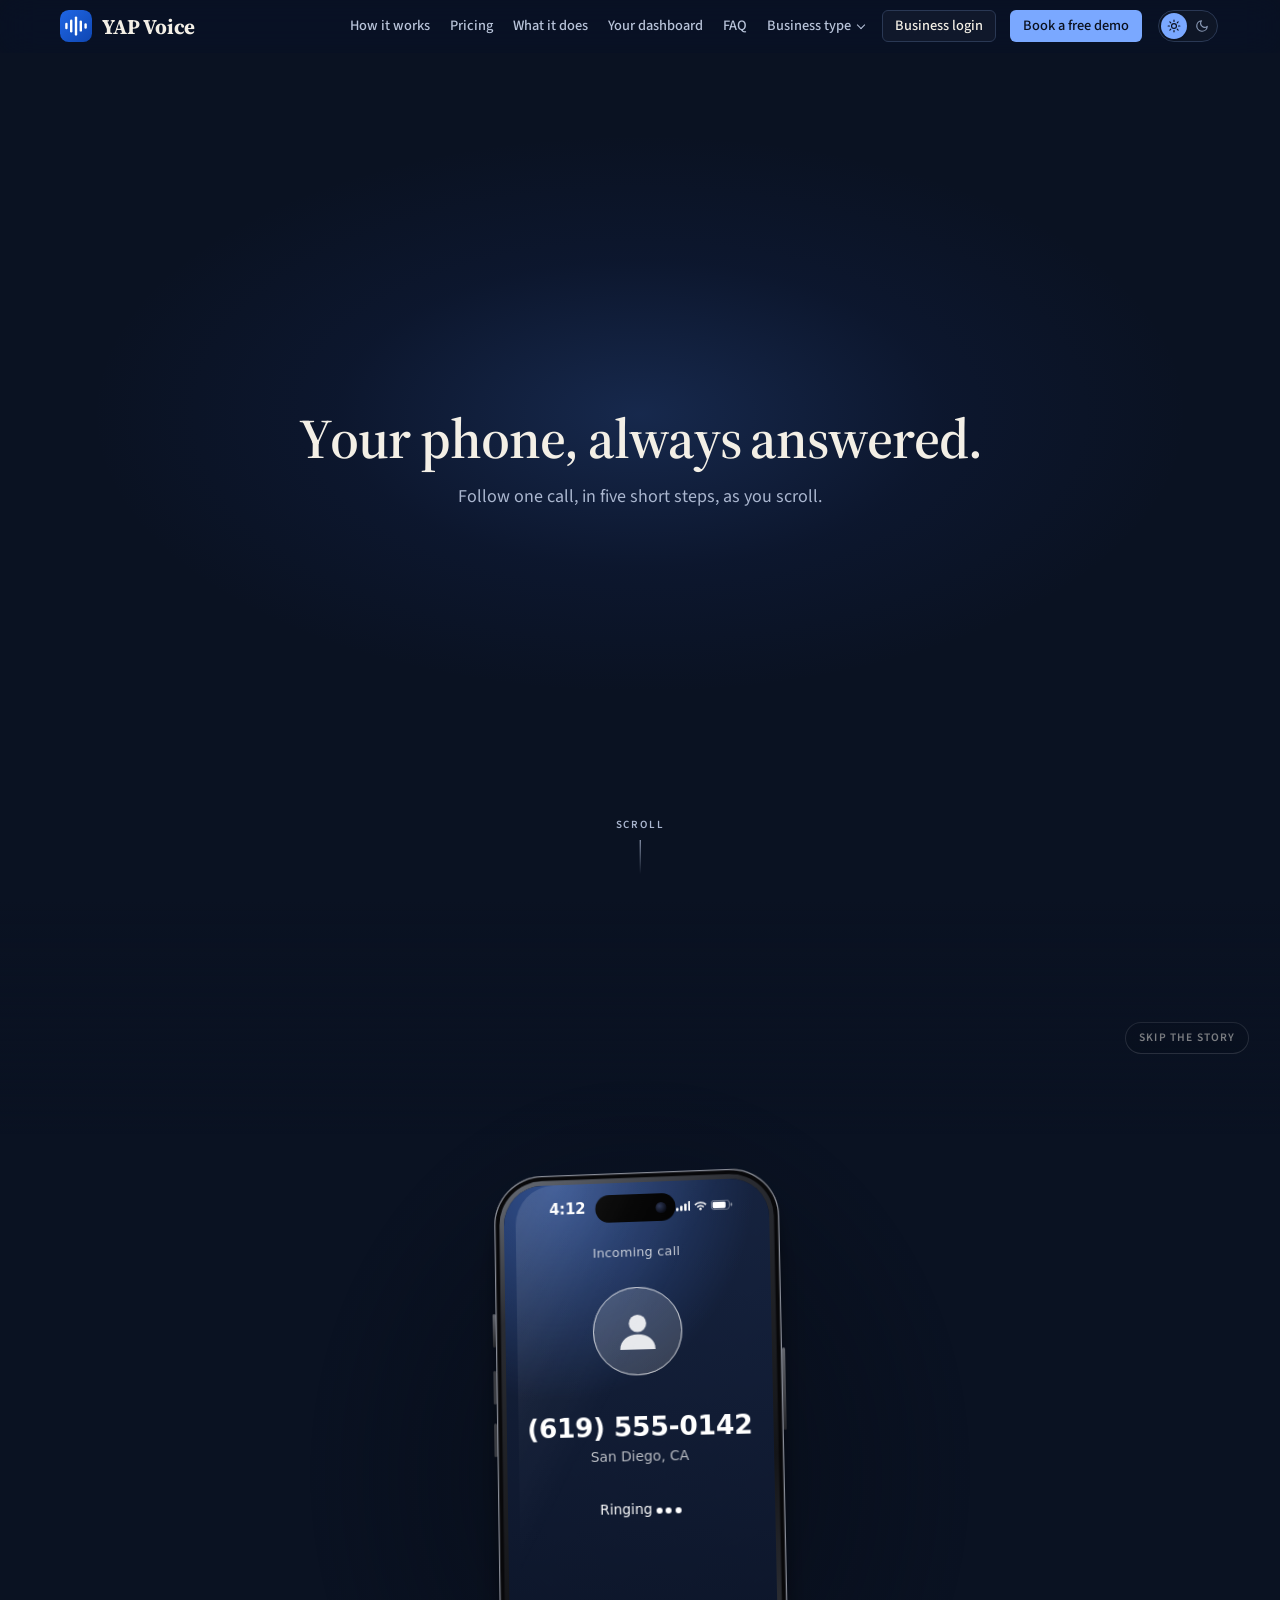
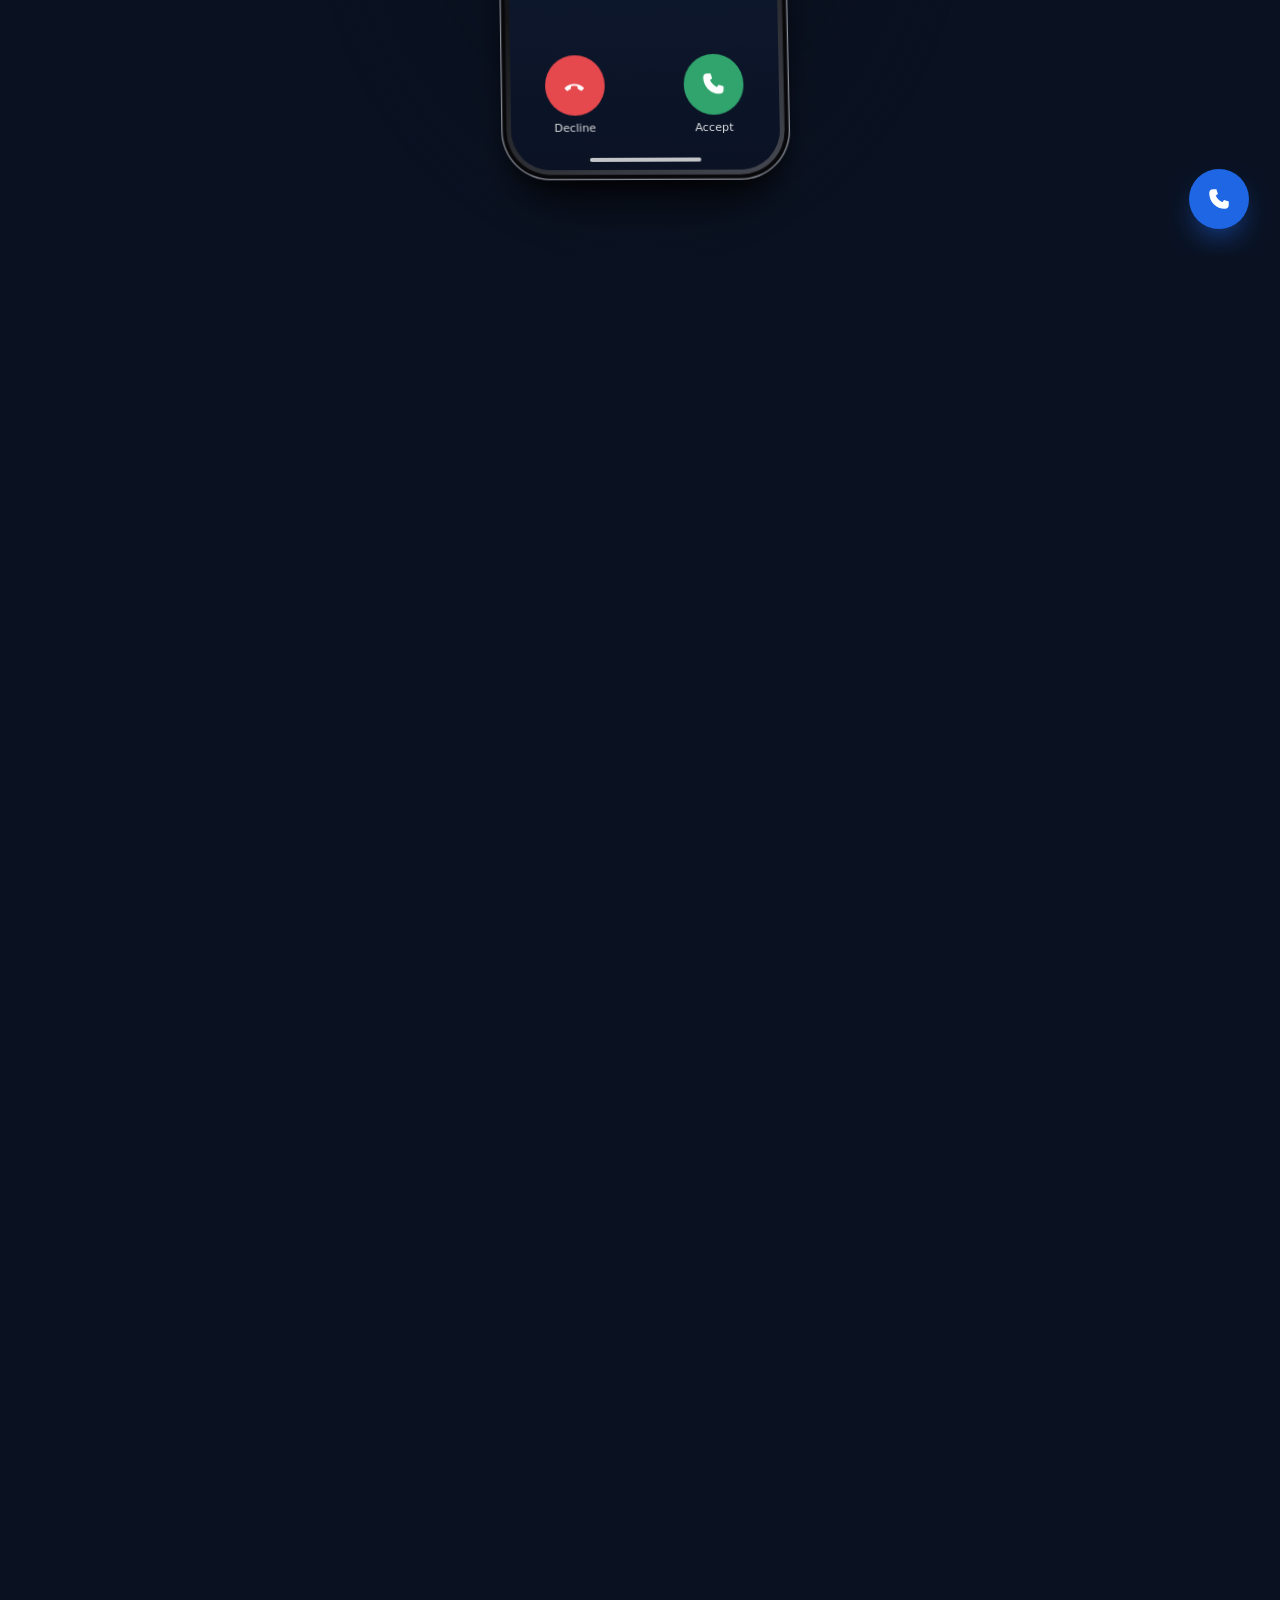
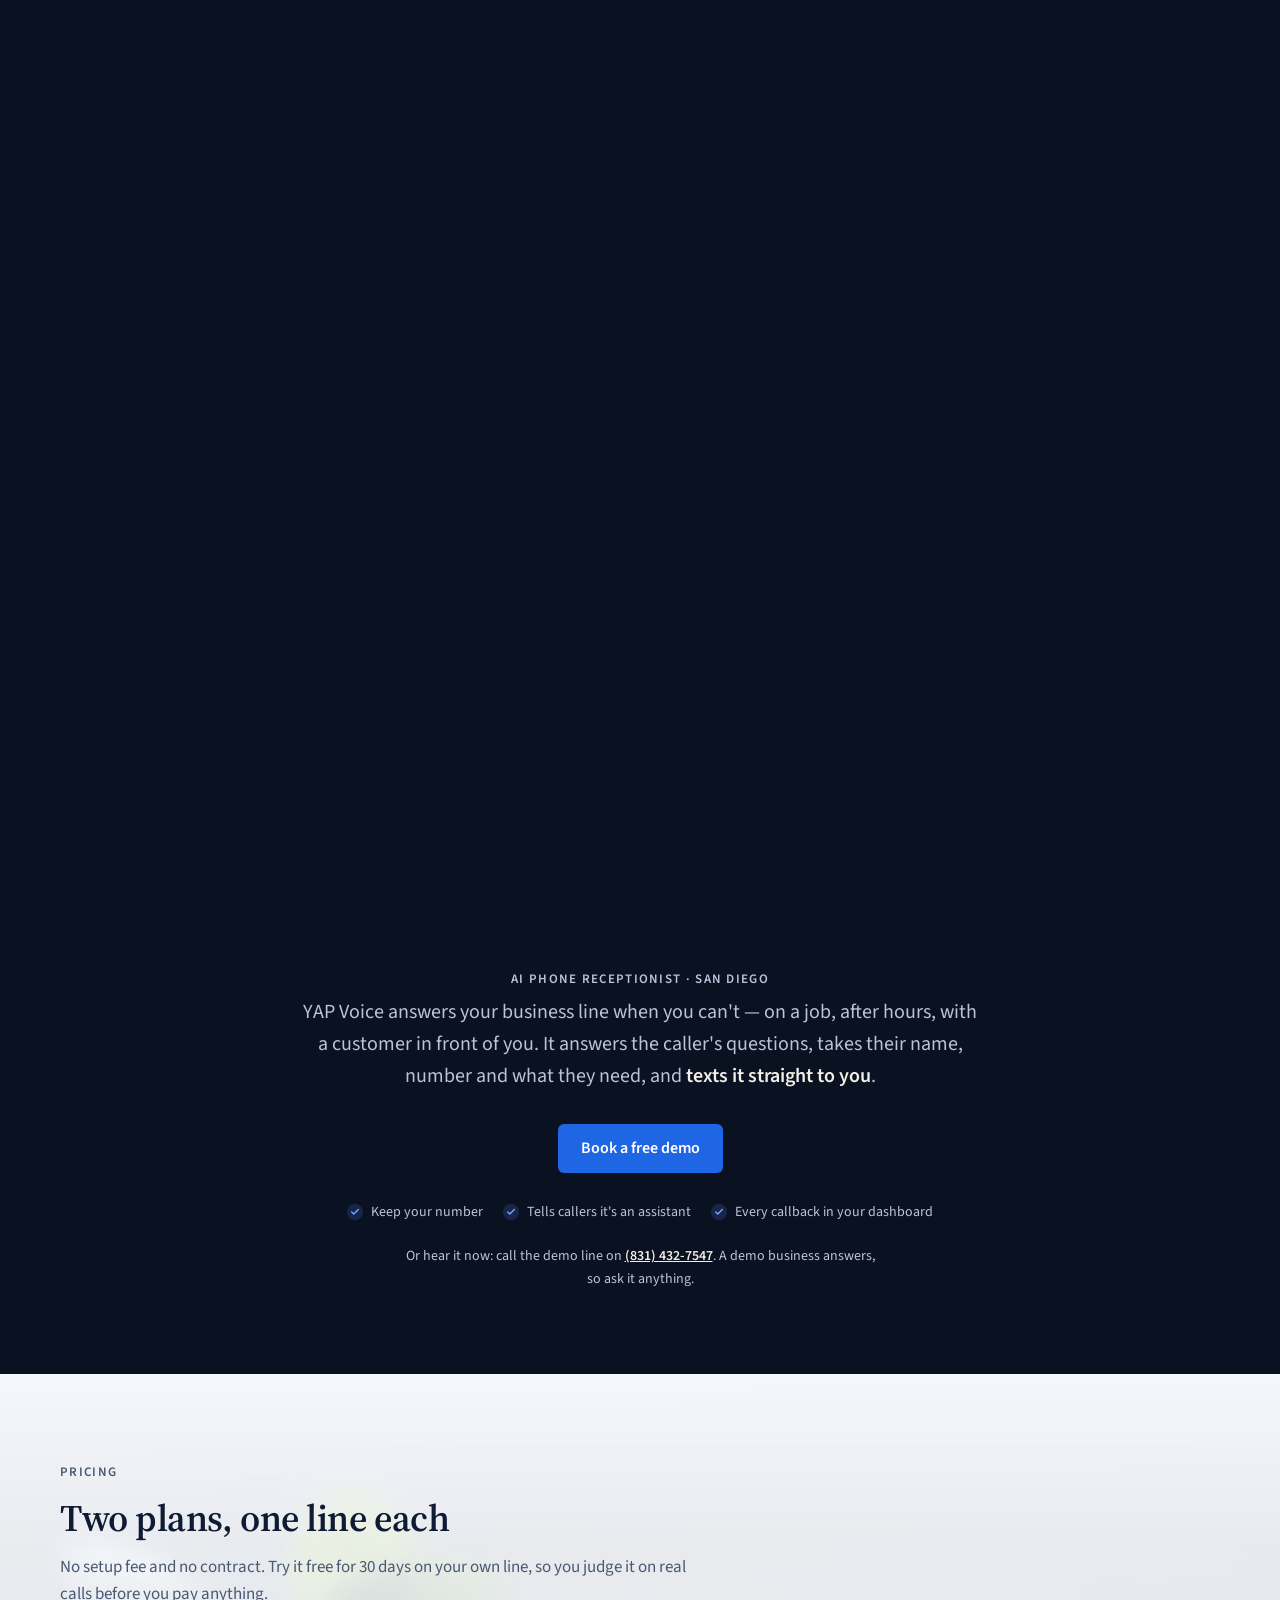
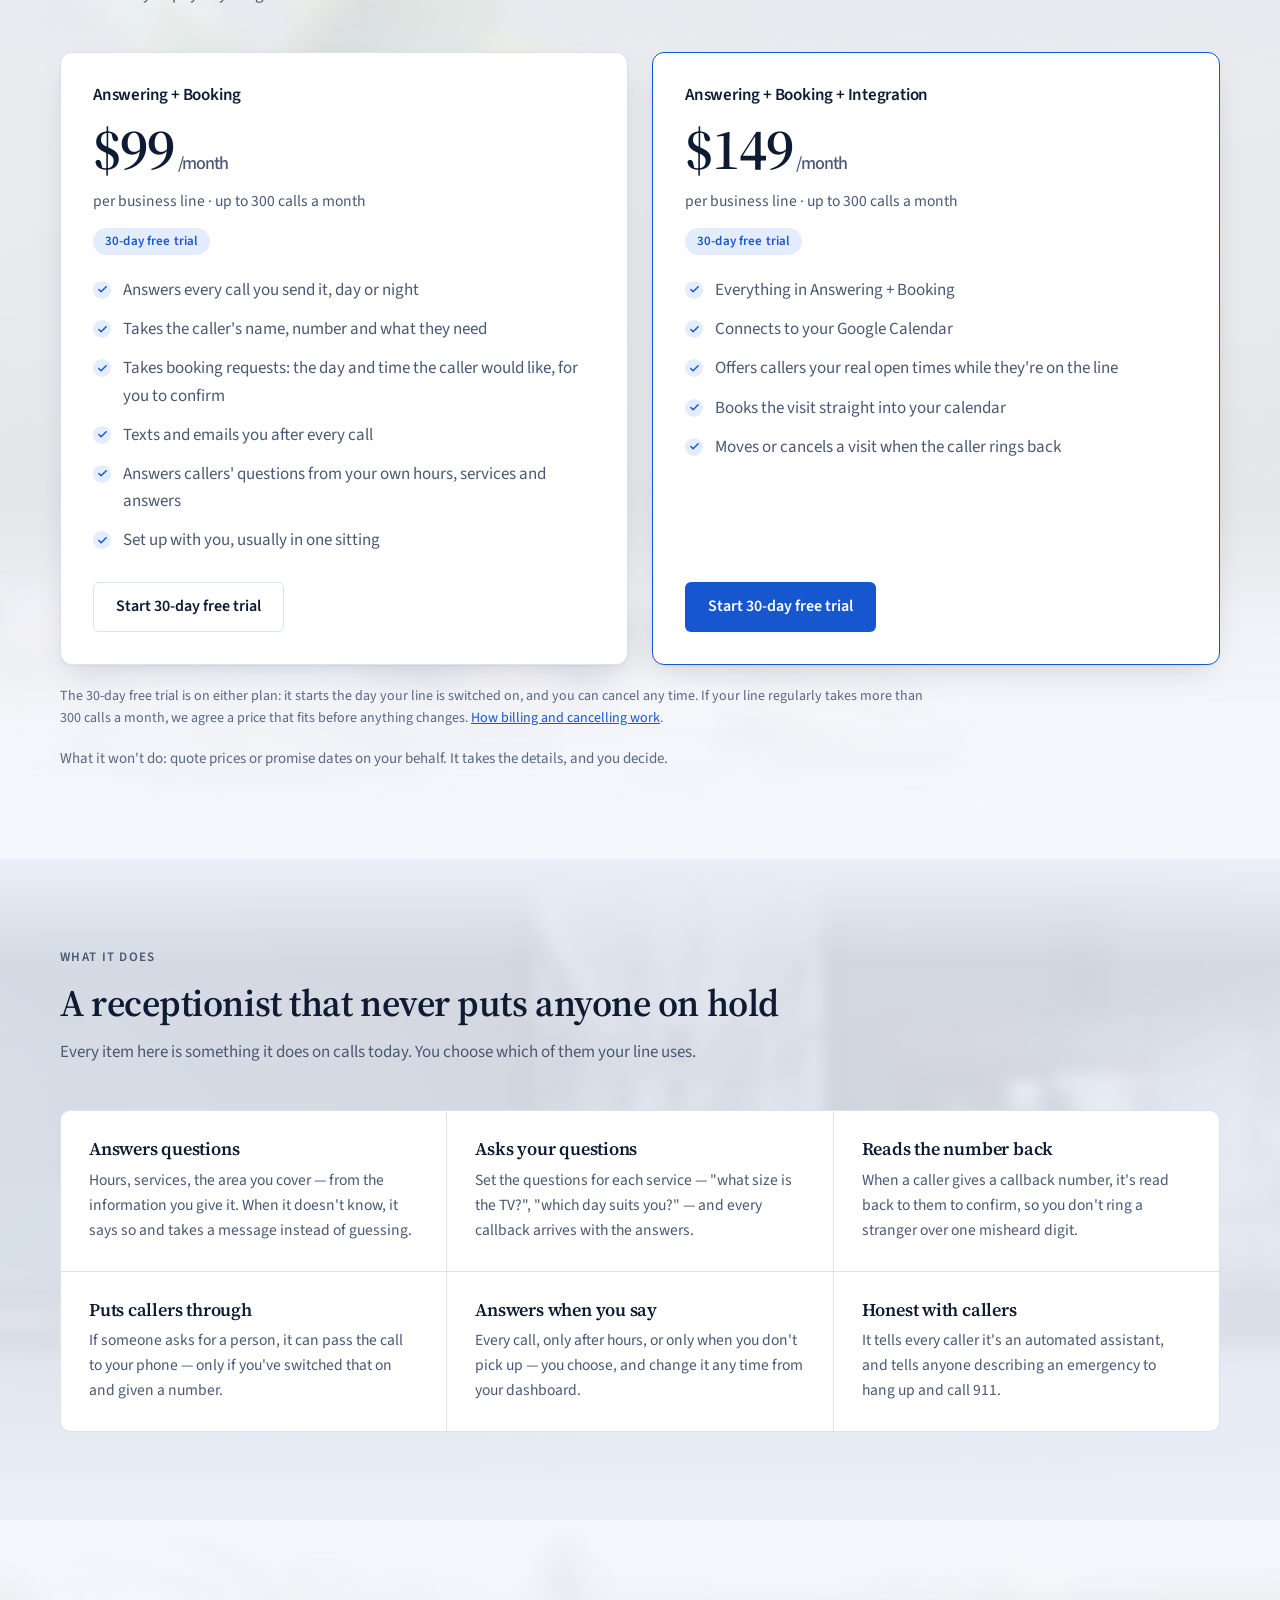
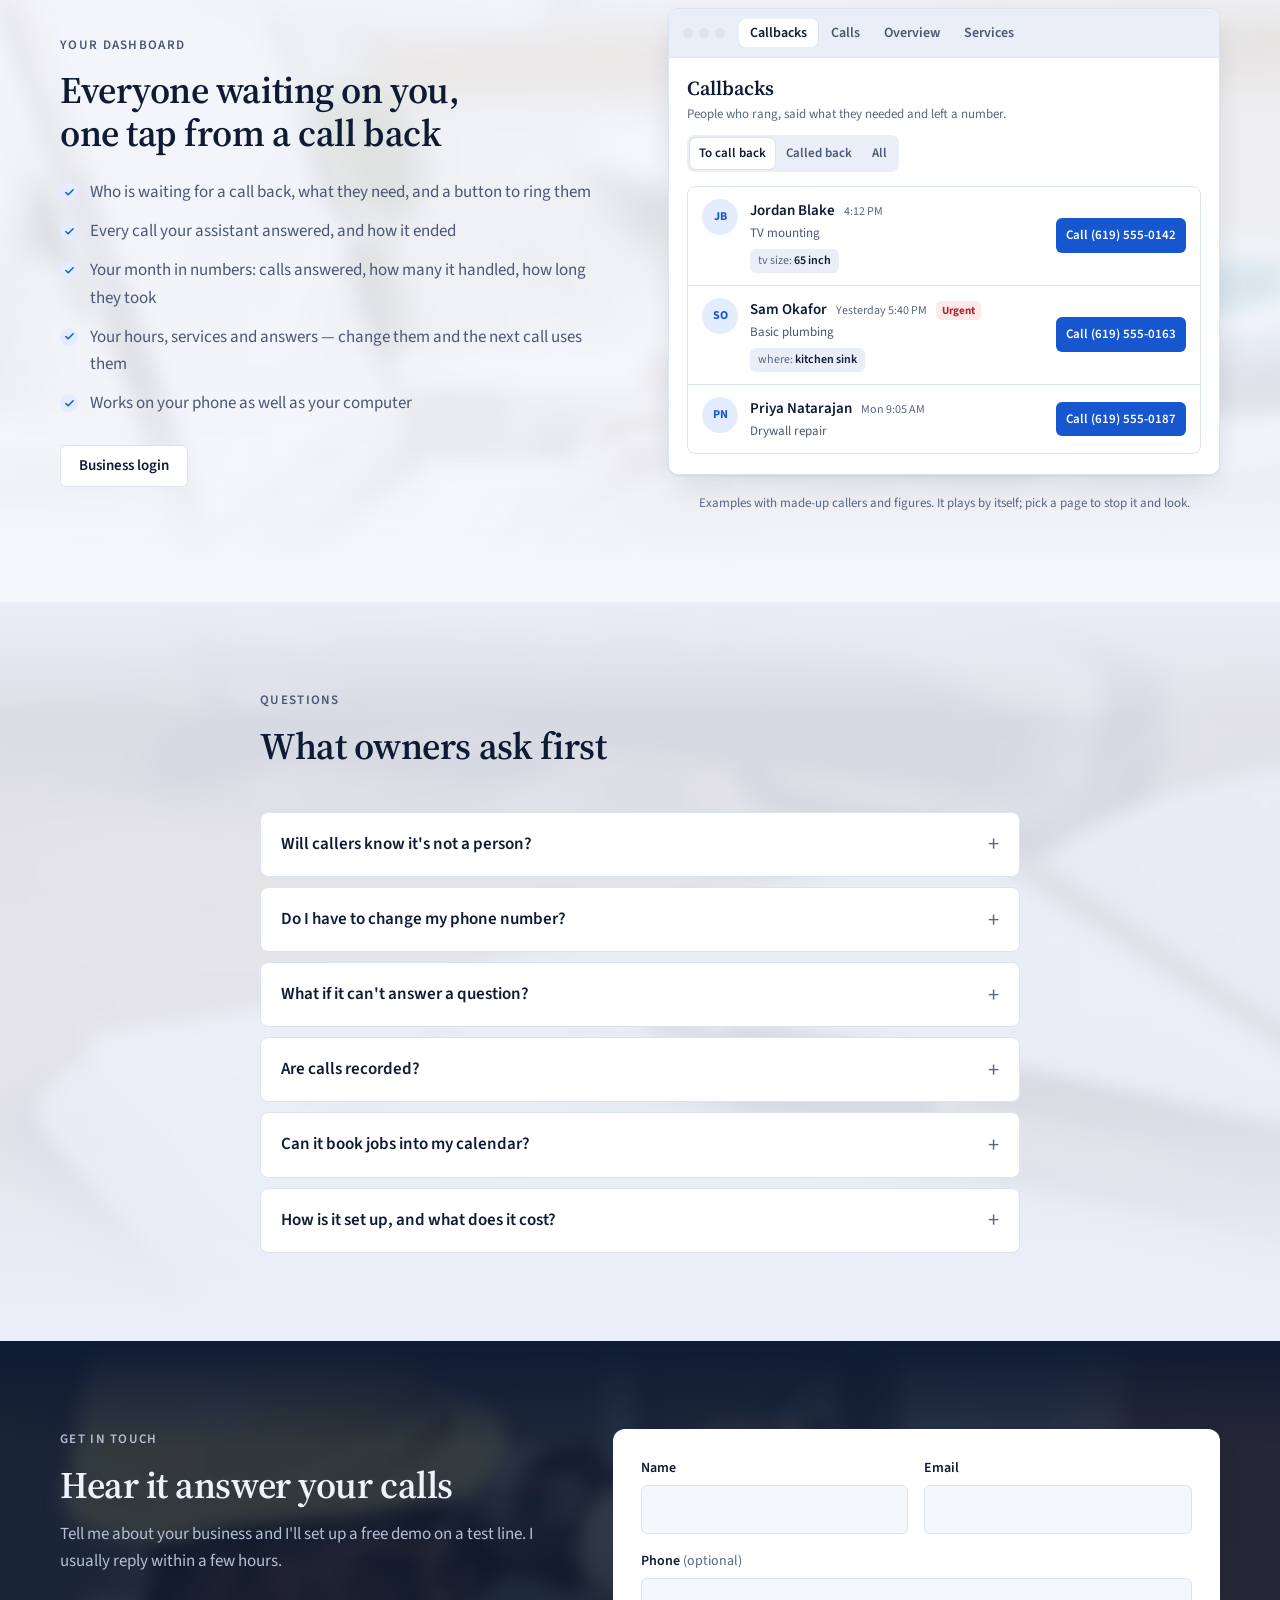
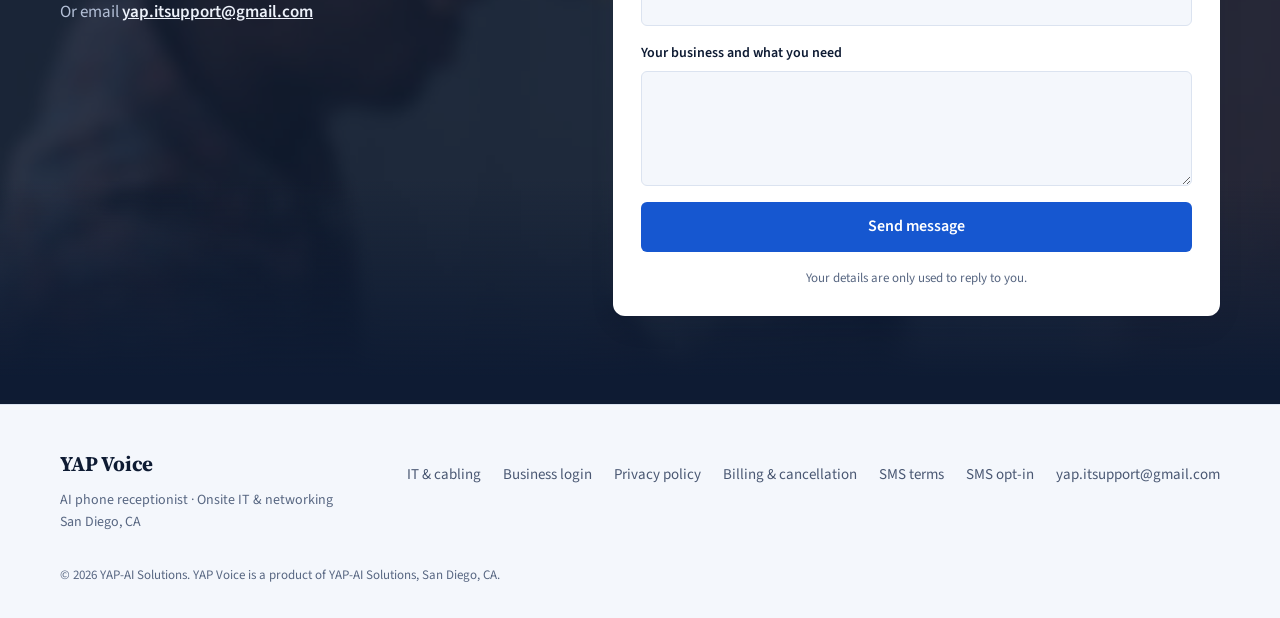
==== index.html @ 2a70e797 "Sample: step two's phone screen is a phone call, not a chat The assistant answering was drawn as cha" ====
<!DOCTYPE html>
<html lang="en">
<head>
  <meta charset="UTF-8" />
  <meta name="viewport" content="width=device-width, initial-scale=1.0" />
  <meta name="format-detection" content="telephone=no" />
  <title>YAP Voice — AI phone receptionist for local businesses | San Diego</title>
  <meta name="description" content="YAP Voice answers your business line when you can't. It answers callers' questions, takes their name, number and what they need, and texts and emails it to you. San Diego." />
  <link rel="canonical" href="https://yap-itsupport.com/" />
  <link rel="icon" type="image/svg+xml" href="favicon.svg" />
  <!-- Light or dark: a choice the visitor made with the header's button
       (script.js) is put back before the page is drawn, so it never
       flashes the other theme first. -->
  <script>try{var t=localStorage.getItem('yap-theme');if(t==='light'||t==='dark')document.documentElement.setAttribute('data-theme',t)}catch(e){}</script>
  <!-- The story at the top (story.js) rearranges the opening when it starts.
       So that the page is never seen, for a moment, the other way first,
       the opening is kept dark and empty until story.js has taken over
       (story.css, .st-go). If story.js has not started within three
       seconds, the page shows as it is. Not for visitors who asked for
       less motion: they get the plain page, which story.js leaves alone. -->
  <script>try{if(!matchMedia('(prefers-reduced-motion: reduce)').matches){var h=document.documentElement;h.classList.add('st-go');setTimeout(function(){if(!h.classList.contains('st-ready'))h.classList.remove('st-go')},3000)}}catch(e){}</script>
  <meta name="theme-color" content="#f4f7fc" media="(prefers-color-scheme: light)" />
  <meta name="theme-color" content="#0a101d" media="(prefers-color-scheme: dark)" />

  <meta property="og:type" content="website" />
  <meta property="og:site_name" content="YAP Voice" />
  <meta property="og:title" content="YAP Voice — your phone, always answered" />
  <meta property="og:description" content="An AI receptionist that answers your business line, takes the caller's details and texts them to you." />
  <meta property="og:url" content="https://yap-itsupport.com/" />
  <meta property="og:locale" content="en_US" />
  <!-- The picture shown when a link to this site is shared (texts,
       Facebook, Nextdoor, LinkedIn). 1200 by 630. -->
  <meta property="og:image" content="https://yap-itsupport.com/img/og-yap-voice.png" />
  <meta property="og:image:width" content="1200" />
  <meta property="og:image:height" content="630" />
  <meta property="og:image:alt" content="YAP Voice: AI phone receptionist for local businesses. Hear it on 831-432-7547." />
  <meta name="twitter:card" content="summary_large_image" />
  <meta name="twitter:image" content="https://yap-itsupport.com/img/og-yap-voice.png" />

  <link rel="preconnect" href="https://fonts.googleapis.com" />
  <link rel="preconnect" href="https://fonts.gstatic.com" crossorigin />
  <link href="https://fonts.googleapis.com/css2?family=Source+Sans+3:wght@400;500;600;700&family=Source+Serif+4:opsz,wght@8..60,400..700&display=swap" rel="stylesheet" />
  <link rel="stylesheet" href="site.css?v=20261123c" />
  <link rel="stylesheet" href="story.css?v=20261128e" />

  <!-- What search engines are told. Only what the product does: no
       spam filtering and no daily recap, because it has neither. -->
  <script type="application/ld+json">
  {
    "@context": "https://schema.org",
    "@type": "LocalBusiness",
    "name": "YAP Voice",
    "url": "https://yap-itsupport.com/",
    "email": "yap.itsupport@gmail.com",
    "description": "AI phone receptionist for local businesses: answers the business line, answers callers' questions, takes callers' details and texts and emails them to the owner. Also onsite network installation, structured cabling and IT support in San Diego, CA (see /it-support.html).",
    "address": { "@type": "PostalAddress", "addressLocality": "San Diego", "addressRegion": "CA", "addressCountry": "US" },
    "areaServed": { "@type": "City", "name": "San Diego" },
    "makesOffer": [
      { "@type": "Offer", "itemOffered": { "@type": "Service", "name": "AI phone receptionist", "description": "Answers business calls, answers questions from the business's own information, takes callers' details and sends them to the owner by text and email." } },
      { "@type": "Offer", "itemOffered": { "@type": "Service", "name": "Network installation & structured cabling", "description": "Onsite Cat6 cabling, patch panels, router and switch setup, and Wi-Fi for homes and small businesses." } }
    ]
  }
  </script>
</head>
<body>
  <a class="skip-link" href="#main">Skip to main content</a>

  <!-- ================= HEADER ================= -->
  <header class="site-header" id="site-header">
    <div class="wrap header__row">
      <a href="#top" class="brand" aria-label="YAP Voice — home">
        <svg width="30" height="30" viewBox="0 0 40 40" fill="none" aria-hidden="true">
          <defs>
            <linearGradient id="mark" x1="0" y1="0" x2="40" y2="40" gradientUnits="userSpaceOnUse">
              <stop offset="0%" stop-color="#1f66e5"/><stop offset="100%" stop-color="#0f47b3"/>
            </linearGradient>
          </defs>
          <rect width="40" height="40" rx="11" fill="url(#mark)"/>
          <g fill="#fff"><rect x="6.5" y="16" width="3" height="8" rx="1.5"/><rect x="12.5" y="12" width="3" height="16" rx="1.5"/><rect x="18.5" y="8" width="3" height="24" rx="1.5"/><rect x="24.5" y="13" width="3" height="14" rx="1.5"/><rect x="30.5" y="16.5" width="3" height="7" rx="1.5"/></g>
        </svg>
        <span>YAP Voice</span>
      </a>

      <nav class="nav" id="main-nav" aria-label="Primary">
        <a href="#how" class="nav__link">How it works</a>
        <a href="#pricing" class="nav__link">Pricing</a>
        <a href="#features" class="nav__link">What it does</a>
        <a href="#dashboard" class="nav__link">Your dashboard</a>
        <a href="#faq" class="nav__link">FAQ</a>
        <!-- ONE MENU ITEM FOR EVERY KIND OF BUSINESS. Each type has a page of
             its own (for-*.html, made from this page by tools/build_pages.py),
             with that trade's call on the phone and its rows in the dashboard.
             A details element, so it opens with no script. With a mouse it
             opens when pointed at, and a small card beside the row the mouse
             is on says what the assistant asks that kind of business's
             callers and three things about it (script.js fills .nav__info
             from types.js). It was a small phone playing the call; the
             owner chose the card, smaller and quicker to read. -->
        <details class="nav__group">
          <summary class="nav__sum">Business type</summary>
          <div class="nav__menu">
            <div class="nav__list">
              <a href="for-restaurants.html" data-type="restaurants">Restaurants<small>Table bookings by phone</small></a>
              <a href="for-handymen.html" data-type="handyman">Handyman<small>Repairs, mounting, odd jobs</small></a>
              <a href="for-cleaning.html" data-type="cleaning">Cleaning<small>Homes, offices, move-outs</small></a>
              <a href="for-auto-repair.html" data-type="auto">Auto repair<small>Garages and mobile mechanics</small></a>
              <a href="for-it-support.html" data-type="it">IT support<small>Computers, networks, cabling</small></a>
            </div>
            <div class="nav__info" aria-hidden="true"></div>
          </div>
        </details>
        <!-- THE OWNERS' DOOR. The published terms and privacy policy both
             send a business owner to "their YAP VOICE dashboard"; this is
             how they find it. Inside the nav so the phone menu carries it. -->
        <a href="login.html" class="nav__link nav__link--login">Business login</a>
      </nav>

      <a href="#contact" class="btn btn--primary header__cta">Book a free demo</a>

      <button class="theme-btn" id="theme-btn" type="button" role="switch" aria-checked="false" aria-label="Dark mode" title="Dark mode on or off">
        <span class="theme-btn__track" aria-hidden="true">
          <span class="theme-btn__knob"></span>
          <svg class="theme-btn__sun" viewBox="0 0 24 24" fill="none" stroke="currentColor" stroke-width="2" stroke-linecap="round" stroke-linejoin="round"><circle cx="12" cy="12" r="4.2"/><path d="M12 2v2.2M12 19.8V22M4.9 4.9l1.6 1.6M17.5 17.5l1.6 1.6M2 12h2.2M19.8 12H22M4.9 19.1l1.6-1.6M17.5 6.5l1.6-1.6"/></svg>
          <svg class="theme-btn__moon" viewBox="0 0 24 24" fill="none" stroke="currentColor" stroke-width="2" stroke-linecap="round" stroke-linejoin="round"><path d="M21 12.8A9 9 0 1 1 11.2 3a7 7 0 0 0 9.8 9.8z"/></svg>
        </span>
      </button>

      <button class="menu-btn" id="menu-btn" aria-label="Open menu" aria-expanded="false" aria-controls="main-nav">
        <span></span><span></span><span></span>
      </button>
    </div>
  </header>

  <main id="main">
    <!-- ================= THE CALL, AS YOU SCROLL ================= -->
    <!-- THE TOP OF THE PAGE IS ONE CALL, TOLD AS THE VISITOR SCROLLS
         (story.css, story.js). The page opens on the headline; scrolling
         lifts it like a cover and uncovers a scene; a phone rises from the
         foot of the screen, holds in the middle, and plays the call in five
         steps while the words above it change.

         WITH NO SCRIPT, OR WITH "REDUCE MOTION" ON, none of that happens:
         this is then an ordinary section, the headline followed by the
         five steps as a list. So the story is there for everybody.

         IT SAYS ONLY WHAT THE PRODUCT DOES: it tells the caller it is an
         AI assistant, takes the name, number and need, sends a text and
         an email, and records nothing. The business and the caller are
         made up (555-01xx numbers), and the credit line says so; the demo
         line is the one real number.

         data-film names the folder of frames (198, four clips of
         tradespeople; see img/README.md). Every trade's page plays the
         same film: the owner chose the film on every page over a still
         picture (28 Nov). A page without data-film shows its own picture
         instead, held still.

         THE WORDS AND THE PHONE'S SCREENS ARE WRITTEN BY
         tools/build_pages.py, here and on every trade's page, from the
         same made-up call the rest of the page uses. Change them there.

         It used to be a phone beside the headline that played the call by
         itself, and a "How it works" section of four drawings further
         down. The owner chose this instead (28 Nov). -->
    <section class="story hero--work" id="top" aria-labelledby="hero-title" data-film="img/story/" data-open="slow">
      <div class="st-cover">
        <div class="st-panel">
          <div class="wrap st-intro">
          <p class="eyebrow">AI phone receptionist · San Diego</p>
          <h1 id="hero-title" class="hero__title">Your phone, always answered.</h1>
          <!-- THE OPENING IS THE HEADLINE AND THIS ONE LINE, nothing else: a
               dark screen, a light that swells, and the words coming out of
               it slowly, the way an old console woke up (the owner's choice,
               28 Nov). ONLY THE HOME PAGE OPENS SLOWLY (data-open="slow"
               on the section): on a trade's page the headline is simply
               there. So while the story is live, story.js moves the line
               over the headline and everything in .st-more to the foot of
               the story (.st-outro), where a visitor who has just watched
               the call is ready for it. With no script or with less motion
               they stay here, under the headline, as an ordinary opening. -->
          <p class="st-sub">Follow one call, in five short steps, as you scroll.</p>
          <div class="st-more" id="st-more">
          <p class="hero__lede">
            YAP Voice answers your business line when you can't — on a job, after hours,
            with a customer in front of you. It answers the caller's questions, takes their
            name, number and what they need, and <strong>texts it straight to you</strong>.
          </p>
          <div class="hero__actions">
            <a href="#contact" class="btn btn--primary btn--lg">Book a free demo</a>
            <a href="#how" class="btn btn--ghost btn--lg">See how a call goes</a>
          </div>
          <ul class="hero__facts" role="list">
            <li>Keep your number</li>
            <li>Tells callers it's an assistant</li>
            <li>Every callback in your dashboard</li>
          </ul>
          <!-- THE DEMO LINE. A real number that a demo business answers, so
               a visitor can hear it before they talk to anybody. Which
               business that is has changed between copies, so the sentence
               does not name a trade. It is the one number on this site that
               is not a 555 example. -->
          <p class="hero__demo">
            Or hear it now: call the demo line on
            <a href="tel:+18314327547">(831) 432-7547</a>.
            A demo business answers, so ask it anything.
          </p>
          </div>
          </div>
          <div class="st-hint" aria-hidden="true">Scroll<i></i></div>
        </div>
      </div>

      <!-- Where the menu's "How it works" lands: the first step. -->
      <span class="st-mark" id="how"></span>
      <div class="st-stage" id="st-stage">
        <div class="st-film"><canvas id="st-film" aria-hidden="true"></canvas><div class="st-load" id="st-load"></div></div>
        <div class="st-floor" id="st-floor"></div>
        <canvas id="st-voice" aria-hidden="true"></canvas>
        <ol class="st-copy" id="st-copy" role="list" aria-label="What happens when someone calls">
          <!-- STORY WORDS: written by tools/build_pages.py, do not edit here -->
          <li><div class="st-in"><p class="st-label">Step one</p><h2>A customer calls. You can't pick up.</h2><p class="st-lede">Your hands are full, so the call passes to YAP Voice.</p></div></li>
          <li><div class="st-in"><p class="st-label">Step two</p><h2>It answers in your business's name.</h2><p class="st-lede">It tells the caller it's an AI assistant, then answers their questions.</p></div></li>
          <li><div class="st-in"><p class="st-label">Step three</p><h2>It takes down what matters.</h2><p class="st-lede">The job, the name and the number, asked the way you'd ask.</p></div></li>
          <li><div class="st-in"><p class="st-label">Step four</p><h2>The details land on your phone.</h2><p class="st-lede">A text and an email, moments after the call. Nothing is recorded.</p></div></li>
          <li><div class="st-in"><p class="st-label">Step five</p><h2>You call back while the job is still open.</h2><p class="st-lede">Hear it answer for yourself: <a href="tel:+18314327547"><b>831-432-7547</b></a></p></div></li>
          <!-- /STORY WORDS -->
        </ol>
        <p class="st-credit">Stock footage. The business and the caller are made up.</p>
        <div class="st-line" id="st-line"></div>
      </div>

      <!-- The phone's own layer, with the two buttons that stay in the
           corners while the story runs. The phone is a picture of the
           call: a reader of the page gets the same story from the five
           steps above, so it is hidden from them. -->
      <div class="st-lift" id="st-lift">
        <button class="st-skip" id="st-skip" type="button">Skip the story</button>
        <a class="st-cta" id="st-cta" href="tel:+18314327547" aria-label="Call the demo line, 831-432-7547"><svg viewBox="0 0 24 24" aria-hidden="true"><path d="M6.6 3h3l1.4 4.4-2 1.4a12 12 0 0 0 6.2 6.2l1.4-2L21 14.4v3A3.6 3.6 0 0 1 17.4 21 14.4 14.4 0 0 1 3 6.6 3.6 3.6 0 0 1 6.6 3z"/></svg><span>831-432-7547</span></a>
        <div class="st-rig" id="st-rig" aria-hidden="true">
          <div class="st-glow"></div>
          <div class="st-pivot" id="st-pivot">
          <div class="st-waves" id="st-waves"></div>
          <div class="st-handset" id="st-handset"><div class="st-rim" id="st-rim"></div><div class="st-screen">
        <div class="st-island"></div>
        <!-- STORY PHONE: written by tools/build_pages.py, do not edit here -->
        <div class="st-view st-v0" data-time="4:12">
          <div class="st-kind">Incoming call</div>
          <div class="st-face"><svg viewBox="0 0 24 24"><circle cx="12" cy="8.5" r="4.2"/><path d="M3.5 21c0-4.6 3.8-7.3 8.5-7.3s8.500 2.700 8.500 7.300z"/></svg></div>
          <div class="st-who">(619) 555-0142</div><div class="st-where">San Diego, CA</div>
          <div class="st-mid">
            <div class="st-ringing" data-until=".42">Ringing<i></i><i></i><i></i></div>
            <div class="st-pass" data-at=".46"><svg viewBox="0 0 40 40"><rect width="40" height="40" rx="11" fill="url(#mark)"/><g fill="#fff"><rect x="6.5" y="16" width="3" height="8" rx="1.5"/><rect x="12.5" y="12" width="3" height="16" rx="1.5"/><rect x="18.5" y="8" width="3" height="24" rx="1.5"/><rect x="24.5" y="13" width="3" height="14" rx="1.5"/><rect x="30.5" y="16.5" width="3" height="7" rx="1.5"/></g></svg><div><b>No answer</b><small>YAP Voice is picking up</small></div></div>
          </div>
          <div class="st-btns"><div><i class="st-no"><svg viewBox="0 0 24 24"><path d="M3 15c5-5 13-5 18 0l-2.5 2.5-3.5-2v-2.2a9 9 0 0 0-6 0v2.2l-3.5 2z"/></svg></i><span>Decline</span></div><div><i class="st-yes"><svg viewBox="0 0 24 24"><path d="M6.6 3h3l1.4 4.4-2 1.4a12 12 0 0 0 6.2 6.2l1.4-2L21 14.4v3A3.6 3.6 0 0 1 17.4 21 14.4 14.4 0 0 1 3 6.6 3.6 3.6 0 0 1 6.6 3z"/></svg></i><span>Accept</span></div></div>
        </div>
        <div class="st-view st-v1" data-time="4:12">
          <p class="st-meanwhile">Meanwhile, on the call</p>
          <div class="st-onwith"><svg viewBox="0 0 40 40"><rect width="40" height="40" rx="11" fill="url(#mark)"/><g fill="#fff"><rect x="6.5" y="16" width="3" height="8" rx="1.5"/><rect x="12.5" y="12" width="3" height="16" rx="1.5"/><rect x="18.5" y="8" width="3" height="24" rx="1.5"/><rect x="24.5" y="13" width="3" height="14" rx="1.5"/><rect x="30.5" y="16.5" width="3" height="7" rx="1.5"/></g></svg><b>Harbor View Handyman</b><small>Answered by YAP Voice</small></div>
          <p class="st-clock"><i></i><span data-clock="3,21">0:03</span></p>
          <div class="st-sound" aria-hidden="true"><i></i><i></i><i></i><i></i><i></i><i></i><i></i><i></i><i></i><i></i><i></i><i></i><i></i></div>
          <div class="st-said">
            <p class="st-say" data-until=".24"><small>The assistant says</small>Thanks for calling Harbor View Handyman. I'm the AI assistant here, and I'll take down what you need.</p>
            <p class="st-say" data-at=".32" data-until=".56"><small>The customer says</small>Hi, I need a TV mounted on the wall.</p>
            <p class="st-say" data-at=".64"><small>The assistant says</small>Sure. What size is the TV?</p>
          </div>
          <div class="st-keys" aria-hidden="true">
            <i><svg viewBox="0 0 24 24"><path d="M12 15a3 3 0 0 0 3-3V6a3 3 0 0 0-6 0v6a3 3 0 0 0 3 3zm5-3a5 5 0 0 1-10 0H5a7 7 0 0 0 6 6.9V21h2v-2.100A7 7 0 0 0 19 12z"/></svg></i>
            <i><svg viewBox="0 0 24 24"><circle cx="6" cy="6" r="1.800"/><circle cx="12" cy="6" r="1.800"/><circle cx="18" cy="6" r="1.800"/><circle cx="6" cy="12" r="1.800"/><circle cx="12" cy="12" r="1.800"/><circle cx="18" cy="12" r="1.800"/><circle cx="6" cy="18" r="1.800"/><circle cx="12" cy="18" r="1.800"/><circle cx="18" cy="18" r="1.800"/></svg></i>
            <i><svg viewBox="0 0 24 24"><path d="M4 9v6h4l5 4V5L8 9zm11.500 3a4 4 0 0 0-2-3.500v7a4 4 0 0 0 2-3.500zM13.500 3.300v2.100a7 7 0 0 1 0 13.200v2.100a9 9 0 0 0 0-17.400z"/></svg></i>
            <i class="st-end"><svg viewBox="0 0 24 24"><path d="M3 15c5-5 13-5 18 0l-2.500 2.500-3.500-2v-2.200a9 9 0 0 0-6 0v2.200l-3.500 2z"/></svg></i>
          </div>
        </div>
        <div class="st-view st-v2" data-time="4:13">
          <div class="st-bar"><svg viewBox="0 0 40 40"><rect width="40" height="40" rx="11" fill="url(#mark)"/><g fill="#fff"><rect x="6.5" y="16" width="3" height="8" rx="1.5"/><rect x="12.5" y="12" width="3" height="16" rx="1.5"/><rect x="18.5" y="8" width="3" height="24" rx="1.5"/><rect x="24.5" y="13" width="3" height="14" rx="1.5"/><rect x="30.5" y="16.5" width="3" height="7" rx="1.5"/></g></svg><div><b>Harbor View Handyman</b><small>Still on the call</small></div><em><i class="st-live"><i></i><i></i><i></i></i><span data-clock="26,47">0:26</span></em></div>
          <div class="st-got">
            <div><small>The job</small><b>TV mounting</b><span>tv size: 65 inch</span></div>
            <div data-at=".28"><small>Name</small><b>Jordan Blake</b></div>
            <div data-at=".54"><small>Number</small><b>(619) 555-0142</b></div>
          </div>
        </div>
        <div class="st-view st-v3" data-time="4:14">
          <div class="st-date">Thursday, November 19</div><div class="st-time">4:14</div>
          <div class="st-note" data-at=".2"><div class="st-hd"><i><svg viewBox="0 0 24 24"><path d="M4 4h16a2 2 0 0 1 2 2v9a2 2 0 0 1-2 2H9l-5 4v-4a2 2 0 0 1-2-2V6a2 2 0 0 1 2-2z"/></svg></i>Messages<span>now</span></div>
          <p><b>YAP Voice: New enquiry for Harbor View Handyman</b><br>Services: TV mounting<br>Name: Jordan Blake<br>Phone: +16195550142<br>tv size: 65 inch</p></div>
        </div>
        <div class="st-view st-v4" data-time="4:15">
          <h4>Callbacks</h4><div class="st-sub">Harbor View Handyman · today</div>
          <div class="st-row st-first"><b>Jordan Blake</b><span>TV mounting · 4:12 PM</span><a>Call back</a></div>
          <div class="st-row st-done"><b>Sam Okafor</b><span>Basic plumbing · Yesterday 5:40 PM</span><a>Called</a></div>
          <div class="st-row st-done"><b>Priya Natarajan</b><span>Drywall repair · Mon 9:05 AM</span><a>Called</a></div>
        </div>
        <!-- /STORY PHONE -->
        <div class="st-glass" id="st-glass"></div><div class="st-shine" id="st-shine"></div>
          </div></div>
          </div>
        </div>
      </div>
      <template id="st-status"><div class="st-status"><b></b><span>
        <svg viewBox="0 0 18 12"><rect x="0" y="8" width="3" height="4" rx="1"/><rect x="5" y="5.5" width="3" height="6.5" rx="1"/><rect x="10" y="3" width="3" height="9" rx="1"/><rect x="15" y="0" width="3" height="12" rx="1"/></svg>
        <svg viewBox="0 0 16 12"><circle cx="8" cy="10.2" r="1.5"/><path d="M3.3 7.2a6.6 6.6 0 0 1 9.4 0l-1.4 1.4a4.6 4.6 0 0 0-6.6 0zM.5 4.3a10.6 10.6 0 0 1 15 0l-1.4 1.4a8.6 8.6 0 0 0-12.2 0z"/></svg>
        <svg viewBox="0 0 27 12"><rect x="0.5" y="0.5" width="22" height="11" rx="3.2" fill="none" stroke="currentColor" stroke-opacity="0.45"/><rect x="2" y="2" width="16" height="8" rx="1.8"/><rect x="24" y="4" width="2" height="4" rx="1" fill-opacity="0.5"/></svg>
      </span></div></template>
    </section>
    <!-- Where the opening's words and buttons go while the story is live. -->
    <div class="st-outro" id="st-outro"><div class="wrap st-intro"></div></div>

    <!-- ================= PRICING ================= -->
    <!-- THE PRICE COMES STRAIGHT AFTER THE STORY, before anything else: a
         visitor who has just watched the call wants to know what it costs,
         and should not have to go looking (the owner's choice, 28 Nov). It
         used to sit after the dashboard section. -->
    <!-- Two plans, said plainly. Answering + Booking: the assistant takes
         the day and time the caller would like as a request the owner
         confirms (a question set on each service at setup; no calendar).
         Answering + Booking + Integration: the owner's Google Calendar is
         connected, and visits are booked into it from real open times.
         This page should carry whatever is on the handout and in the demo
         conversation, no more and no less. A restaurant's page shows one
         plan (tools/build_pages.py): its bookings are table requests. -->
    <section class="section section--photo band--price" id="pricing" aria-labelledby="pricing-title">
      <div class="wrap">
        <header class="section__head">
          <p class="eyebrow">Pricing</p>
          <h2 id="pricing-title" class="section__title">Two plans, one line each</h2>
          <p class="section__lede">No setup fee and no contract. Try it free for 30 days on your own line, so you judge it on real calls before you pay anything.</p>
        </header>
        <div class="plans">
          <article class="plan">
            <h3 class="plan__name">Answering + Booking</h3>
            <p class="plan__amount">$99<span class="plan__per">/month</span></p>
            <p class="plan__sub">per business line · up to 300 calls a month</p>
            <p class="plan__trial">30-day free trial</p>
            <ul class="ticks plan__list" role="list">
              <li>Answers every call you send it, day or night</li>
              <li>Takes the caller's name, number and what they need</li>
              <li>Takes booking requests: the day and time the caller would like, for you to confirm</li>
              <li>Texts and emails you after every call</li>
              <li>Answers callers' questions from your own hours, services and answers</li>
              <li>Set up with you, usually in one sitting</li>
            </ul>
            <a href="#contact" class="btn btn--ghost btn--lg">Start 30-day free trial</a>
          </article>
          <article class="plan plan--more">
            <h3 class="plan__name">Answering + Booking + Integration</h3>
            <p class="plan__amount">$149<span class="plan__per">/month</span></p>
            <p class="plan__sub">per business line · up to 300 calls a month</p>
            <p class="plan__trial">30-day free trial</p>
            <ul class="ticks plan__list" role="list">
              <li>Everything in Answering + Booking</li>
              <li>Connects to your Google Calendar</li>
              <li>Offers callers your real open times while they're on the line</li>
              <li>Books the visit straight into your calendar</li>
              <li>Moves or cancels a visit when the caller rings back</li>
            </ul>
            <a href="#contact" class="btn btn--primary btn--lg">Start 30-day free trial</a>
          </article>
        </div>
        <p class="plan__fine">The 30-day free trial is on either plan: it starts the day your line is switched on, and you can cancel any time. If your line regularly takes more than 300 calls a month, we agree a price that fits before anything changes. <a href="billing.html">How billing and cancelling work</a>.</p>
        <p class="plan__note">What it won't do: quote prices or promise dates on your behalf. It takes the details, and you decide.</p>
      </div>
    </section>

    <!-- ================= WHAT IT DOES ================= -->
    <section class="section section--tint section--photo band--office" id="features" aria-labelledby="features-title">
      <div class="wrap">
        <header class="section__head">
          <p class="eyebrow">What it does</p>
          <h2 id="features-title" class="section__title">A receptionist that never puts anyone on hold</h2>
          <p class="section__lede">Every item here is something it does on calls today. You choose which of them your line uses.</p>
        </header>
        <div class="features">
          <article class="feature">
            <h3>Answers questions</h3>
            <p>Hours, services, the area you cover — from the information you give it. When it doesn't know, it says so and takes a message instead of guessing.</p>
          </article>
          <article class="feature">
            <h3>Asks your questions</h3>
            <p>Set the questions for each service — "what size is the TV?", "which day suits you?" — and every callback arrives with the answers.</p>
          </article>
          <article class="feature">
            <h3>Reads the number back</h3>
            <p>When a caller gives a callback number, it's read back to them to confirm, so you don't ring a stranger over one misheard digit.</p>
          </article>
          <article class="feature">
            <h3>Puts callers through</h3>
            <p>If someone asks for a person, it can pass the call to your phone — only if you've switched that on and given a number.</p>
          </article>
          <article class="feature">
            <h3>Answers when you say</h3>
            <p>Every call, only after hours, or only when you don't pick up — you choose, and change it any time from your dashboard.</p>
          </article>
          <article class="feature">
            <h3>Honest with callers</h3>
            <p>It tells every caller it's an automated assistant, and tells anyone describing an emergency to hang up and call 911.</p>
          </article>
        </div>
      </div>
    </section>

    <!-- ================= DASHBOARD ================= -->
    <section class="section section--photo band--laptop" id="dashboard" aria-labelledby="dashboard-title">
      <div class="wrap split">
        <div class="split__copy">
          <p class="eyebrow">Your dashboard</p>
          <h2 id="dashboard-title" class="section__title">Everyone waiting on you, one tap from a call back</h2>
          <ul class="ticks" role="list">
            <li data-scene="0 1 2 3">Who is waiting for a call back, what they need, and a button to ring them</li>
            <li data-scene="4">Every call your assistant answered, and how it ended</li>
            <li data-scene="5">Your month in numbers: calls answered, how many it handled, how long they took</li>
            <li data-scene="6">Your hours, services and answers — change them and the next call uses them</li>
            <li>Works on your phone as well as your computer</li>
          </ul>
          <a href="login.html" class="btn btn--ghost">Business login</a>
        </div>

        <!-- FOUR OF THE DASHBOARD'S PAGES, drawn in HTML and not screenshots:
             they stay sharp, read in both themes and work on a phone. Each is
             the shape and the wording of the real page (frontend/src/pages:
             LeadsPage, CallsPage, DashboardPage, ServicesPage): the filter's
             labels, the outcome badges, the four figures and their hints,
             "The agent asks". The people and the numbers are invented.
             The tabs are radio buttons, so they work with no script.
             IT PLAYS BY ITSELF, like the phone in the hero (script.js): the
             callback from that call lands, its Call button is pressed and it
             is marked called back, then Calls, Overview with its figures
             counting up, and Services; the point in the list beside it that
             a scene shows is marked while it plays. Picking a tab stops it
             for good: the page is the visitor's. As written here it is the
             resting frame, shown with no script and with reduced motion. -->
        <figure class="mock" id="dash-story" aria-label="Examples of four pages in the dashboard">
          <div class="mock__frame">
            <input class="mock__pick" type="radio" name="mock-page" id="mock-callbacks" checked />
            <input class="mock__pick" type="radio" name="mock-page" id="mock-calls" />
            <input class="mock__pick" type="radio" name="mock-page" id="mock-overview" />
            <input class="mock__pick" type="radio" name="mock-page" id="mock-services" />
            <div class="mock__bar">
              <span></span><span></span><span></span>
              <div class="mock__tabs" role="group" aria-label="Dashboard page shown">
                <label for="mock-callbacks">Callbacks</label>
                <label for="mock-calls">Calls</label>
                <label for="mock-overview">Overview</label>
                <label for="mock-services">Services</label>
              </div>
            </div>

            <div class="mock__page mock__page--callbacks">
              <div class="mock__head">
                <p><strong>Callbacks</strong><small>People who rang, said what they needed and left a number.</small></p>
                <p class="mock__filter"><b>To call back</b><span>Called back</span><span>All</span></p>
              </div>
              <ul class="mock__list" role="list">
                <li class="mock__row--new">
                  <span class="mock__av">JB</span>
                  <div><strong>Jordan Blake <small>4:12 PM</small></strong><p>TV mounting</p><p class="mock__chips"><span>tv size: <b>65 inch</b></span></p></div>
                  <span class="mock__call"><b>Call (619) 555-0142</b><i>Called back</i></span>
                </li>
                <li>
                  <span class="mock__av">SO</span>
                  <div><strong>Sam Okafor <small>Yesterday 5:40 PM</small> <em>Urgent</em></strong><p>Basic plumbing</p><p class="mock__chips"><span>where: <b>kitchen sink</b></span></p></div>
                  <span class="mock__call">Call (619) 555-0163</span>
                </li>
                <li>
                  <span class="mock__av">PN</span>
                  <div><strong>Priya Natarajan <small>Mon 9:05 AM</small></strong><p>Drywall repair</p></div>
                  <span class="mock__call">Call (619) 555-0187</span>
                </li>
              </ul>
            </div>

            <div class="mock__page mock__page--calls">
              <div class="mock__head">
                <p><strong>Calls</strong><small>Every call your assistant answered, newest first.</small></p>
              </div>
              <p class="mock__day">Today <span>4 calls</span></p>
              <ul class="mock__list mock__list--calls" role="list">
                <li><time>4:12 PM</time><div><strong>Jordan Blake</strong><p>Wants a call back · TV mounting</p></div><span class="mock__badge mock__badge--cb">Callback taken</span></li>
                <li><time>2:47 PM</time><div><strong>(619) 555-0171</strong><p>0m 48s call</p></div><span class="mock__badge">Question answered</span></li>
                <li><time>11:05 AM</time><div><strong>(858) 555-0119</strong><p>1m 31s call · passed to you</p></div><span class="mock__badge">Passed to you</span></li>
                <li><time>9:30 AM</time><div><strong>(213) 555-0108</strong><p>Never answered</p></div><span class="mock__badge mock__badge--off">Spam, blocked</span></li>
              </ul>
            </div>

            <div class="mock__page mock__page--overview">
              <div class="mock__head">
                <p><strong>Overview</strong><small>The last 30 days on your line.</small></p>
              </div>
              <dl class="mock__stats">
                <div><dt>Calls answered</dt><dd data-count="42" data-fmt="int">42</dd><small>Last 30 days · 3 spam kept out</small></div>
                <div><dt>Handled by the assistant</dt><dd data-count="90" data-fmt="pct">90%</dd><small>38 of 42 · 4 passed to you</small></div>
                <div><dt>Callbacks</dt><dd data-count="17" data-fmt="int">17</dd><small>2 still to make</small></div>
                <div><dt>Average call</dt><dd data-count="84" data-fmt="dur">1m 24s</dd><small>Answer to hang-up</small></div>
              </dl>
              <p class="mock__day">Calls per day</p>
              <div class="mock__chart" aria-hidden="true">
                <i style="height:30%;--i:0"></i><i style="height:55%;--i:1"></i><i style="height:20%;--i:2"></i><i style="height:70%;--i:3"></i><i style="height:45%;--i:4"></i><i style="height:10%;--i:5"></i><i style="height:35%;--i:6"></i><i style="height:60%;--i:7"></i><i style="height:85%;--i:8"></i><i style="height:40%;--i:9"></i><i style="height:65%;--i:10"></i><i style="height:25%;--i:11"></i><i style="height:50%;--i:12"></i><i style="height:100%;--i:13"></i>
              </div>
            </div>

            <div class="mock__page mock__page--services">
              <div class="mock__head">
                <p><strong>Services</strong><small>What your business does, and what the assistant asks about each job.</small></p>
              </div>
              <div class="mock__service">
                <strong>TV mounting</strong>
                <p class="mock__day">The agent asks</p>
                <ol><li>What size is the TV?</li><li>Which day suits you?</li></ol>
              </div>
              <div class="mock__service">
                <strong>Drywall repair</strong>
                <p class="mock__day">The agent asks</p>
                <ol><li>Roughly how big is the damaged area?</li></ol>
              </div>
            </div>
          </div>
          <figcaption class="phone__caption">Examples with made-up callers and figures. It plays by itself; pick a page to stop it and look.</figcaption>
        </figure>
      </div>
    </section>

    <!-- ================= FAQ ================= -->
    <section class="section section--tint section--photo band--notes" id="faq" aria-labelledby="faq-title">
      <div class="wrap narrow">
        <header class="section__head">
          <p class="eyebrow">Questions</p>
          <h2 id="faq-title" class="section__title">What owners ask first</h2>
        </header>
        <div class="faq">
          <details>
            <summary>Will callers know it's not a person?</summary>
            <p>Yes. Every call starts with it saying it's your business's automated assistant. If someone asks whether they're talking to a robot, it answers plainly.</p>
          </details>
          <details>
            <summary>Do I have to change my phone number?</summary>
            <p>No. You keep the number your customers know and forward the calls you want it to answer — every call, after hours only, or when you don't pick up.</p>
          </details>
          <details>
            <summary>What if it can't answer a question?</summary>
            <p>It says it doesn't know rather than making something up, takes the caller's details, and you get them by text and email like any other callback.</p>
          </details>
          <details>
            <summary>Are calls recorded?</summary>
            <p>No. There's no audio recording and no transcript is kept. You get the details the caller gave — name, number, what they need — and a short note of what they asked for. The <a href="privacy-policy.html">privacy policy</a> has the full detail.</p>
          </details>
          <details>
            <summary>Can it book jobs into my calendar?</summary>
            <p>Yes, if you want it to. Connect your Google Calendar from your dashboard and, once it has taken a caller's details, the assistant offers them two open times and puts the visit in your calendar for you to confirm. It only checks when you're busy — it never reads your other events — and it only changes the visits it booked. You can disconnect it at any time. The <a href="privacy-policy.html#google-calendar">privacy policy</a> says exactly what it does with your calendar.</p>
          </details>
          <details>
            <summary>How is it set up, and what does it cost?</summary>
            <p>We set it up with you: your services, hours, the questions you want asked, and where callbacks should go. It's <a href="#pricing">$99 a month per line</a>, or $149 with your Google Calendar connected so visits are booked straight into it, and the first 30 days are free. Each plan covers up to 300 calls a month; if your line regularly takes more, we agree a price that fits before anything changes.</p>
          </details>
        </div>
      </div>
    </section>

    <!-- ================= CONTACT ================= -->
    <section class="section section--ink section--photo band--work" id="contact" aria-labelledby="contact-title">
      <div class="wrap contact">
        <div class="contact__copy">
          <p class="eyebrow eyebrow--light">Get in touch</p>
          <h2 id="contact-title" class="section__title">Hear it answer your calls</h2>
          <p class="section__lede">Tell me about your business and I'll set up a free demo on a test line. I usually reply within a few hours.</p>
          <p class="contact__email">
            Or email <a href="mailto:yap.itsupport@gmail.com">yap.itsupport@gmail.com</a>
          </p>
        </div>

        <div class="contact__card">
          <form class="form" id="contact-form" novalidate aria-label="Contact form">
            <!-- Web3Forms' public form key: it identifies the inbox, it is
                 not a secret, and it has to be in the page to work. -->
            <input type="hidden" name="access_key" value="25c22fe2-7b0a-4654-8579-d129772a999d" />
            <input type="hidden" name="subject" value="New Inquiry — YAP Voice" />
            <input type="hidden" name="from_name" value="YAP Voice Website" />
            <!-- Honeypot: bots fill this, people don't. -->
            <input type="checkbox" name="botcheck" class="hp" tabindex="-1" autocomplete="off" />

            <div class="form__row">
              <label class="field">
                <span>Name</span>
                <input type="text" id="name" name="name" required autocomplete="name" />
                <span class="field__error" id="name-error" role="alert" aria-live="polite"></span>
              </label>
              <label class="field">
                <span>Email</span>
                <input type="email" id="email" name="email" required autocomplete="email" />
                <span class="field__error" id="email-error" role="alert" aria-live="polite"></span>
              </label>
            </div>
            <input type="hidden" name="topic" value="AI phone receptionist" />
            <label class="field">
              <span>Phone <em>(optional)</em></span>
              <input type="tel" id="phone" name="phone" autocomplete="tel" />
              <span class="field__error" id="phone-error" role="alert" aria-live="polite"></span>
            </label>
            <label class="field">
              <span>Your business and what you need</span>
              <textarea id="message" name="message" rows="4" required></textarea>
              <span class="field__error" id="message-error" role="alert" aria-live="polite"></span>
            </label>
            <button type="submit" class="btn btn--primary btn--lg btn--full">Send message</button>
            <div class="field__error field__error--form" id="form-submit-error" role="alert" aria-live="assertive" hidden></div>
            <p class="form__note">Your details are only used to reply to you.</p>
          </form>
          <div class="form-done" id="form-success" role="status" aria-live="polite" hidden>
            <h3>Message sent</h3>
            <p>Thanks — I'll be in touch soon.</p>
          </div>
        </div>
      </div>
    </section>
  </main>

  <!-- ================= FOOTER ================= -->
  <footer class="footer">
    <div class="wrap footer__row">
      <div>
        <p class="brand brand--footer"><span>YAP Voice</span></p>
        <p class="footer__small">AI phone receptionist · Onsite IT &amp; networking<br />San Diego, CA</p>
      </div>
      <nav class="footer__links" aria-label="Footer">
        <a href="it-support.html">IT &amp; cabling</a>
        <a href="login.html">Business login</a>
        <a href="privacy-policy.html">Privacy policy</a>
        <a href="billing.html">Billing &amp; cancellation</a>
        <a href="terms.html">SMS terms</a>
        <a href="sms-opt-in.html">SMS opt-in</a>
        <a href="mailto:yap.itsupport@gmail.com">yap.itsupport@gmail.com</a>
      </nav>
    </div>
    <div class="wrap footer__legal">
      <p>&copy; <span id="footer-year"></span> YAP-AI Solutions. YAP Voice is a product of YAP-AI Solutions, San Diego, CA.</p>
    </div>
  </footer>

  <script src="types.js?v=20261123c"></script>
  <script src="script.js?v=20261123c"></script>
  <script src="story.js?v=20261128e"></script>
</body>
</html>
---- site.css ----
/* =====================================================================
   yap-itsupport.com — the homepage and the owners' login door.

   The legal pages (privacy-policy, terms, sms-opt-in) and the 404 use it
   too, with the same header and footer. Their wording is reviewed as
   published: this file sets how they look and never what they say.

   Tokens first. The bare :root is the light palette; dark redefines only
   tokens, under the system preference. Components read tokens and never
   a literal colour, so both themes resolve as a set.

   The look (November 2026): a clear blue on a cool white, headings in a
   book serif and text in its companion sans. Chosen by the owner over
   the indigo and geometric sans the site had, which read as the default
   look of an AI product. The owners' dashboard carries the same
   values (frontend/tailwind.config.js in the receptionist's repository):
   change one, change the other.
   ===================================================================== */

:root {
  --bg: #f4f7fc;
  --surface: #ffffff;
  --tint: #e9eef8;
  --line: #dbe3f0;
  --ink: #0e1b33;
  --ink-2: #4a5873;
  --ink-3: #586782;
  --accent: #1657d0;
  --accent-hover: #1149b3;
  --accent-soft: #e3edff;
  --on-accent: #ffffff;
  /* The one colour taken from the subject: an SMS bubble. Used only on
     the message the owner receives. */
  --sms: #1f9d55;
  --ink-band: #0e1b33;
  --ink-band-text: #edf2fb;
  --ink-band-muted: #b3bfd6;
  --shadow: 0 1px 2px rgba(14, 27, 51, 0.05), 0 12px 32px -12px rgba(14, 27, 51, 0.18);
  --urgent: #b4232f; --urgent-soft: #fde8ea; --ok: #15803d;

  /* Source Serif and Source Sans were drawn as one family: the serif for
     what is read once and large, the sans for everything read at length. */
  --font-display: 'Source Serif 4', 'Source Serif Pro', Georgia, 'Times New Roman', serif;
  --font-body: 'Source Sans 3', 'Source Sans Pro', 'Helvetica Neue', Arial, sans-serif;

  --step--1: 0.875rem;
  --step-0: 1.0625rem;
  --step-1: 1.25rem;
  --step-2: clamp(1.6rem, 1.2rem + 1.6vw, 2.35rem);
  --step-3: clamp(2.4rem, 1.6rem + 3.6vw, 4.1rem);

  --radius: 10px;
  --gutter: 16px;
  color-scheme: light;
}

/* LIGHT OR DARK. The page follows the device's own setting, unless the
   visitor has picked one with the button in the header (script.js): that
   choice is stamped on <html> as data-theme="light" or "dark" and wins.
   So every dark rule in this file is written twice: once for "the device
   is dark and the visitor has not picked light", once for "the visitor
   picked dark". Write any new dark rule the same way. */
@media (prefers-color-scheme: dark) {
  :root:not([data-theme="light"]) {
    --bg: #0a101d;
    --surface: #121b2d;
    --tint: #0e1626;
    --line: #243049;
    --ink: #eaf0fa;
    --ink-2: #b3bfd6;
    --ink-3: #8a99b5;
    --accent: #7aa8ff;
    --accent-hover: #9bbdff;
    --accent-soft: #16264a;
    --on-accent: #0a101d;
    --sms: #34c171;
    --ink-band: #121b2d;
    --ink-band-text: #eaf0fa;
    --ink-band-muted: #b3bfd6;
    --shadow: 0 1px 2px rgba(0, 0, 0, 0.3), 0 16px 40px -16px rgba(0, 0, 0, 0.6);
    --urgent: #ff9aa2; --urgent-soft: #3a1620; --ok: #5fd08a;
    color-scheme: dark;
  }
}
:root[data-theme="dark"] {
    --bg: #0a101d;
    --surface: #121b2d;
    --tint: #0e1626;
    --line: #243049;
    --ink: #eaf0fa;
    --ink-2: #b3bfd6;
    --ink-3: #8a99b5;
    --accent: #7aa8ff;
    --accent-hover: #9bbdff;
    --accent-soft: #16264a;
    --on-accent: #0a101d;
    --sms: #34c171;
    --ink-band: #121b2d;
    --ink-band-text: #eaf0fa;
    --ink-band-muted: #b3bfd6;
    --shadow: 0 1px 2px rgba(0, 0, 0, 0.3), 0 16px 40px -16px rgba(0, 0, 0, 0.6);
    --urgent: #ff9aa2; --urgent-soft: #3a1620; --ok: #5fd08a;
    color-scheme: dark;
  }

/* ---------------------------------------------------------------- base */
/* Read by screen readers, not shown: a heading a page needs for its outline
   when the words on screen already say the same. */
.visually-hidden { position: absolute; width: 1px; height: 1px; padding: 0; margin: -1px; overflow: hidden; clip: rect(0 0 0 0); white-space: nowrap; border: 0; }
*, *::before, *::after { box-sizing: border-box; }
/* Where a menu link lands a section: its first line on the line the page's
   own first line sits on (68px under the header; 32px on a phone), not a
   section's whole top padding lower. script.js places it exactly; these
   two values are the same place for a browser running no script: the
   line's distance from the top, less the section's own top padding. */
html { scroll-behavior: smooth; scroll-padding-top: 49px; -webkit-text-size-adjust: 100%; }
/* A link target that is not a section has no top padding of its own to
   stand in for, so it is given the section's. */
[id]:not(.section):not(main):not(header) { scroll-margin-top: 88px; }
@media (prefers-reduced-motion: reduce) { html { scroll-behavior: auto; } }

body {
  margin: 0;
  background: var(--bg);
  color: var(--ink);
  font-family: var(--font-body);
  font-size: var(--step-0);
  line-height: 1.6;
  -webkit-font-smoothing: antialiased;
}
img, svg { display: block; max-width: 100%; }
a { color: var(--accent); }
h1, h2, h3 { font-family: var(--font-display); line-height: 1.14; letter-spacing: -0.012em; margin: 0; text-wrap: balance; }
p { margin: 0; }
/* :where() keeps this reset at zero specificity, so a list's own class
   (.hero__facts, .ticks) sets its spacing instead of losing to it. */
:where(ul[role='list'], ol[role='list']) { list-style: none; margin: 0; padding: 0; }

:focus-visible { outline: 2px solid var(--accent); outline-offset: 3px; border-radius: 6px; }

.wrap { width: min(1160px, 100% - 2 * var(--gutter)); margin-inline: auto; }
.narrow { width: min(760px, 100% - 2 * var(--gutter)); }

.skip-link {
  position: absolute; left: 12px; top: -48px; z-index: 100;
  background: var(--ink); color: var(--bg); padding: 10px 14px; border-radius: 10px; text-decoration: none;
}
.skip-link:focus { top: 12px; }

.eyebrow {
  font-size: 0.8125rem; font-weight: 600; letter-spacing: 0.1em; text-transform: uppercase;
  color: var(--ink-2); margin-bottom: 14px;
}
.eyebrow--light { color: var(--ink-band-muted); }

/* ------------------------------------------------------------- buttons */
.btn {
  display: inline-flex; align-items: center; justify-content: center; gap: 8px;
  padding: 11px 18px; border-radius: 6px; border: 1px solid transparent;
  font: 600 0.9375rem/1.2 var(--font-body); text-decoration: none; cursor: pointer;
  transition: background-color 0.15s, border-color 0.15s, color 0.15s;
  white-space: nowrap;
}
.btn--lg { padding: 14px 22px; font-size: 1rem; }
.btn--full { width: 100%; }
.btn--primary { background: var(--accent); color: var(--on-accent); }
.btn--primary:hover { background: var(--accent-hover); }
.btn--ghost { background: var(--surface); color: var(--ink); border-color: var(--line); }
.btn--ghost:hover { border-color: var(--ink-3); }
.btn[disabled] { opacity: 0.6; cursor: progress; }

/* -------------------------------------------------------------- header */
.site-header {
  position: sticky; top: 0; z-index: 50;
  background: color-mix(in srgb, var(--bg) 86%, transparent);
  backdrop-filter: saturate(1.4) blur(12px);
  -webkit-backdrop-filter: saturate(1.4) blur(12px);
  border-bottom: 1px solid transparent;
  transition: border-color 0.2s;
}
.site-header.is-scrolled { border-bottom-color: var(--line); }
.header__row { display: flex; align-items: center; gap: 20px; height: 68px; }

.brand {
  display: inline-flex; align-items: center; gap: 10px;
  color: var(--ink); text-decoration: none;
  font: 700 1.25rem/1 var(--font-display); letter-spacing: -0.01em;
}
.nav { display: flex; align-items: center; gap: 2px; margin-left: auto; }
.nav__link {
  white-space: nowrap;
  color: var(--ink-2); text-decoration: none; font-size: 0.9375rem; font-weight: 500;
  padding: 8px 12px; border-radius: 6px;
}
.nav__link:hover { color: var(--ink); background: var(--tint); }
.nav__link--login { color: var(--ink); border: 1px solid var(--line); margin-left: 6px; }
.header__cta { flex-shrink: 0; }

.menu-btn { display: none; }

/* The light/dark switch, beside the menu button on a phone and after
   "Book a free demo" on a laptop. A switch, not a lone icon, so it reads as
   on/off at a glance: the sun on the left, the moon on the right, and the
   knob sits on the one in use. The button itself is 44px tall so a thumb
   finds it; the pill inside is the part you see. */
.theme-btn {
  display: inline-grid; place-items: center; flex-shrink: 0; height: 44px; padding: 0 2px;
  background: transparent; border: 0; border-radius: 999px; cursor: pointer; color: var(--ink-3);
}
.theme-btn:focus-visible { outline: 2px solid var(--accent); outline-offset: 2px; }
.theme-btn__track {
  position: relative; display: flex; align-items: center; justify-content: space-between;
  width: 62px; height: 32px; padding: 0 8px; border-radius: 999px;
  background: var(--tint); border: 1px solid var(--line); transition: border-color 0.2s;
}
.theme-btn:hover .theme-btn__track { border-color: var(--ink-3); }
.theme-btn__knob {
  position: absolute; top: 3px; left: 3px; width: 24px; height: 24px; border-radius: 50%;
  background: var(--accent); box-shadow: 0 1px 3px rgba(0, 0, 0, 0.25); transition: transform 0.22s ease;
}
.theme-btn svg { position: relative; width: 14px; height: 14px; transition: color 0.2s; }
.theme-btn__sun { color: var(--on-accent); }
@media (prefers-color-scheme: dark) {
  :root:not([data-theme="light"]) .theme-btn__knob { transform: translateX(28px); }
  :root:not([data-theme="light"]) .theme-btn__sun { color: var(--ink-3); }
  :root:not([data-theme="light"]) .theme-btn__moon { color: var(--on-accent); }
}
:root[data-theme="dark"] .theme-btn__knob { transform: translateX(28px); }
:root[data-theme="dark"] .theme-btn__sun { color: var(--ink-3); }
:root[data-theme="dark"] .theme-btn__moon { color: var(--on-accent); }
@media (prefers-reduced-motion: reduce) { .theme-btn__knob { transition: none; } }

/* The menu has eight things in it now. Under 1180px they no longer fit on one
   line, so the full menu gives way to the button there (below). */
/* "Business type": one menu item that opens to the kinds of business, each
   with a page of its own. Beside the row the mouse is on, a small card says
   what the assistant asks that kind of business's callers and three things
   about it (script.js). The card is for screens with a mouse and room; a
   phone gets the list alone. */
.nav__group { position: relative; }
.nav__sum {
  list-style: none; cursor: pointer; display: flex; align-items: center; gap: 7px;
  white-space: nowrap;
  color: var(--ink-2); font-size: 0.9375rem; font-weight: 500; padding: 8px 12px; border-radius: 6px;
}
.nav__sum::-webkit-details-marker { display: none; }
.nav__sum::after { content: ''; width: 6px; height: 6px; margin-top: -3px; border-right: 1.5px solid currentColor; border-bottom: 1.5px solid currentColor; transform: rotate(45deg); transition: transform 0.15s; }
.nav__group[open] .nav__sum::after { transform: rotate(225deg); margin-top: 3px; }
.nav__sum:hover, .nav__group[open] .nav__sum { color: var(--ink); background: var(--tint); }
.nav__menu {
  position: absolute; top: calc(100% + 8px); left: 0; z-index: 60; width: 246px; padding: 6px;
  background: var(--surface); border: 1px solid var(--line); border-radius: 10px; box-shadow: var(--shadow);
}
.nav__list { display: grid; gap: 2px; }
.nav__list a { display: block; padding: 9px 12px; border-radius: 6px; text-decoration: none; color: var(--ink); font-size: 0.9375rem; font-weight: 600; }
.nav__list a small { display: block; margin-top: 2px; font-size: 0.8125rem; font-weight: 400; color: var(--ink-3); }
.nav__list a:hover, .nav__list a:focus-visible { background: var(--tint); }
.nav__list a[aria-current] { background: var(--accent-soft); color: var(--accent); }
/* The card: its own small box beside the list, level with the row it is about
   and shorter than the list. Where there is no room to the right it opens to
   the left. Empty (no script), it is not there at all. */
.nav__info {
  position: absolute; left: calc(100% + 8px); top: 0; width: 250px; padding: 14px 16px; display: grid; gap: 10px;
  background: var(--surface); border: 1px solid var(--line); border-radius: 10px; box-shadow: var(--shadow);
  transition: top 0.16s ease;
}
.nav__info:empty { display: none; }
.nav__info--left { left: auto; right: calc(100% + 8px); }
.nav__infoh { font-size: 0.6875rem; font-weight: 700; letter-spacing: 0.08em; text-transform: uppercase; color: var(--ink-3); }
/* Room for a question of two lines, so the card keeps its height as the questions change. */
.nav__infoq { margin-top: 3px; display: flex; align-items: flex-start; gap: 8px; min-height: 2.6em; font: 600 1rem/1.3 var(--font-display); color: var(--ink); }
.nav__wave { flex: 0 0 auto; display: inline-flex; align-items: center; gap: 2px; height: 1.3em; color: var(--accent); }
.nav__wave i { width: 2px; height: 5px; border-radius: 1px; background: currentColor; animation: nav-wave 0.8s ease-in-out infinite; }
.nav__wave i:nth-child(2) { height: 13px; animation-delay: -0.55s; }
.nav__wave i:nth-child(3) { height: 9px; animation-delay: -0.3s; }
.nav__wave i:nth-child(4) { height: 4px; animation-delay: -0.7s; }
.nav__infoq span.is-in { animation: nav-ask 0.35s ease both; }
@keyframes nav-wave { 0%, 100% { transform: scaleY(0.45); } 50% { transform: scaleY(1.3); } }
@keyframes nav-ask { from { opacity: 0; transform: translateY(4px); } }
@media (prefers-reduced-motion: reduce) { .nav__wave i, .nav__infoq span.is-in { animation: none; } }
.nav__infolist { margin: 0; padding: 0; list-style: none; display: grid; gap: 5px; font-size: 0.8125rem; line-height: 1.4; color: var(--ink-2); }
.nav__infolist li { position: relative; padding-left: 15px; }
.nav__infolist li::before { content: ''; position: absolute; left: 2px; top: 0.5em; width: 5px; height: 5px; border-radius: 50%; background: var(--accent); }

@media (max-width: 1180px) {
  .header__cta { display: none; }
  .theme-btn { margin-left: auto; }
  .theme-btn + .menu-btn { margin-left: -8px; }
  .menu-btn {
    display: inline-flex; flex-direction: column; justify-content: center; gap: 5px;
    margin-left: auto; width: 44px; height: 44px; padding: 0 11px;
    background: transparent; border: 1px solid var(--line); border-radius: 6px; cursor: pointer;
  }
  .menu-btn span { display: block; height: 2px; background: var(--ink); border-radius: 2px; transition: transform 0.2s, opacity 0.2s; }
  .menu-btn[aria-expanded='true'] span:nth-child(1) { transform: translateY(7px) rotate(45deg); }
  .menu-btn[aria-expanded='true'] span:nth-child(2) { opacity: 0; }
  .menu-btn[aria-expanded='true'] span:nth-child(3) { transform: translateY(-7px) rotate(-45deg); }

  .nav {
    position: fixed; inset: 68px 0 auto 0; margin: 0;
    flex-direction: column; align-items: stretch; gap: 4px;
    padding: 12px var(--gutter) 20px;
    background: var(--bg); border-bottom: 1px solid var(--line);
    transform: translateY(-8px); opacity: 0; visibility: hidden;
    transition: opacity 0.18s, transform 0.18s, visibility 0.18s;
  }
  .nav.is-open { transform: none; opacity: 1; visibility: visible; }
  /* The open menu covers the page under it to the bottom of the screen (the
     header is this panel's frame, so the height is given outright), and its
     links start on the logo's left edge, like everything else on the page. */
  .nav { height: calc(100vh - 68px); height: calc(100dvh - 68px); overflow-y: auto; align-content: start; justify-content: flex-start; }
  .nav__link { padding: 14px 0; font-size: 1.0625rem; border-bottom: 1px solid var(--line); border-radius: 0; }
  .nav__link:hover { background: transparent; }
  .nav__link--login { margin: 16px 0 0; padding: 14px 12px; text-align: center; border: 1px solid var(--line); border-radius: 6px; }
  .nav__sum { padding: 14px 0; font-size: 1.0625rem; border-bottom: 1px solid var(--line); border-radius: 0; justify-content: space-between; }
  .nav__sum:hover, .nav__group[open] .nav__sum { background: transparent; }
  .nav__menu { position: static; width: auto; margin: 8px 0 4px; box-shadow: none; }
  .nav__info { display: none; }
}

/* THE HEADER BAR: slimmer, lined up, see-through. It runs edge to edge as
   before, but is only --bar-h tall; everything in it is one height
   (--item-h) and sits on one centre line, and the page shows through it,
   softened, as you scroll. */
:root { --bar-h: 52px; --item-h: 32px; }
.site-header {
  background: color-mix(in srgb, var(--bg) var(--bar-solid, 66%), transparent);
  backdrop-filter: saturate(1.6) blur(18px);
  -webkit-backdrop-filter: saturate(1.6) blur(18px);
}
.header__row { height: var(--bar-h); gap: 14px; }
.brand { gap: 9px; font-size: 1.125rem; }
.brand svg { width: 26px; height: 26px; }
@media (min-width: 1181px) {
  .nav { gap: 0; }
  .nav__link, .nav__sum { display: inline-flex; align-items: center; height: var(--item-h); padding: 0 10px; font-size: 0.9rem; }
  .nav__link--login { padding: 0 12px; margin-left: 8px; }
  /* "Book a free demo" takes "Business login" as its pattern: the same
     height, padding, type and corners, so the two read as a pair. */
  .nav__link--login, .header__cta { height: var(--item-h); padding: 0 12px; font-size: 0.9rem; font-weight: 500; border-radius: 6px; }
  /* The bar is see-through, so "Business login" gets a fill of its own:
     what passes under the bar never shows through its words. */
  .nav__link--login { background: color-mix(in srgb, var(--surface) 85%, transparent); }
  .nav__link--login:hover { background: var(--surface); }
}
.theme-btn { height: var(--bar-h); }
.theme-btn__track { width: 56px; height: 28px; padding: 0 7px; }
.theme-btn__knob { top: 2px; left: 2px; width: 22px; height: 22px; }
.theme-btn svg { width: 13px; height: 13px; }
/* ON A LAPTOP (the full menu showing) the logo, the two buttons and the
   switch are all exactly one height, --item-h, top and bottom on the same
   lines, and the name is sized to sit with the larger logo. On a phone
   they keep the sizes above: the owner found the matched set looked odd
   in the narrow bar. */
@media (min-width: 1181px) {
  .brand { gap: 10px; font-size: 1.3125rem; }
  .brand svg { width: var(--item-h); height: var(--item-h); }
  .theme-btn__track { width: 60px; height: var(--item-h); padding: 0 8px; }
  .theme-btn__knob { width: calc(var(--item-h) - 6px); height: calc(var(--item-h) - 6px); }
  .theme-btn svg { width: 14px; height: 14px; }
}
@media (max-width: 1180px) {
  .menu-btn { width: 38px; height: 38px; padding: 0 10px; gap: 4px; }
  .menu-btn[aria-expanded='true'] span:nth-child(1) { transform: translateY(6px) rotate(45deg); }
  .menu-btn[aria-expanded='true'] span:nth-child(3) { transform: translateY(-6px) rotate(-45deg); }
  .nav { inset: var(--bar-h) 0 auto 0; height: calc(100vh - var(--bar-h)); height: calc(100dvh - var(--bar-h)); }
}

/* ---------------------------------------------------------------- hero */
.hero { padding: 40px 0 72px; }

/* A photo behind the top section: the kind of business the page is about, at
   work. The home page and each business type's page has its own (below). It is there for atmosphere and must never compete with
   the words, so two things keep it back.
   - The file itself is already blurred and small (img/hero-*.jpg, 21 to 36
     KB), so nothing is blurred in the browser and it costs a phone nothing.
   - The page's own colour is laid over it: heaviest behind the words, lighter
     behind the phone, and back to the plain page at the bottom so the next
     section starts clean. Because the wash is the page colour, the same photo
     works in the light and the dark theme. */
.hero--photo { position: relative; isolation: isolate; overflow: hidden; }
.hero--photo::before {
  content: ''; position: absolute; inset: 0; z-index: -2;
  background: var(--hero-photo) var(--hero-at, 50% 50%) / cover no-repeat;
}
/* Which picture, and which part of it stays in view when it is cropped. */
.hero--work        { --hero-photo: url("img/hero-work.jpg");        --hero-at: 30% 30%; }
.hero--restaurants { --hero-photo: url("img/hero-restaurants.jpg"); --hero-at: 50% 60%; }
.hero--handyman    { --hero-photo: url("img/hero-handyman.jpg");    --hero-at: 60% 40%; }
.hero--cleaning    { --hero-photo: url("img/hero-cleaning.jpg");    --hero-at: 60% 50%; }
.hero--auto        { --hero-photo: url("img/hero-auto.jpg");        --hero-at: 40% 50%; }
.hero--it          { --hero-photo: url("img/hero-it.jpg");          --hero-at: 70% 50%; }
.hero--photo::after {
  content: ''; position: absolute; inset: 0; z-index: -1;
  background:
    linear-gradient(to bottom, transparent 62%, var(--bg) 100%),
    linear-gradient(90deg,
      color-mix(in srgb, var(--bg) calc(var(--hero-wash) + 10%), transparent) 0%,
      color-mix(in srgb, var(--bg) var(--hero-wash), transparent) 50%,
      color-mix(in srgb, var(--bg) calc(var(--hero-wash) - 14%), transparent) 100%);
}
.hero--photo { --hero-wash: 80%; }
/* Darker pictures need a little more of the page colour over them on the
   light page, or the grey text drops under 4.5:1 against them. These
   numbers were measured in a browser at laptop, phone and wide sizes;
   measure again when a picture is swapped. The dark page has room to
   spare, so it keeps the usual wash. */
.hero--restaurants { --hero-wash: 83%; }
/* The other way round: a pale picture (a gloved hand with a spray bottle on
   pale wood) is washed out to nothing at the usual strength, and dark text is
   easy to read over pale wood, so on the light page it gets less wash and
   shows through. On a phone the hand falls under the small print, so there it
   goes back to the usual strength. */
.hero--cleaning { --hero-wash: 66%; }
@media (max-width: 900px) { .hero--cleaning { --hero-wash: 80%; } }
.hero--auto, .hero--it { --hero-wash: 86%; }
@media (prefers-color-scheme: dark) {
  :root:not([data-theme="light"]) .hero--restaurants, :root:not([data-theme="light"]) .hero--auto, :root:not([data-theme="light"]) .hero--it, :root:not([data-theme="light"]) .hero--cleaning { --hero-wash: 80%; }
}
:root[data-theme="dark"] .hero--restaurants, :root[data-theme="dark"] .hero--auto, :root[data-theme="dark"] .hero--it, :root[data-theme="dark"] .hero--cleaning { --hero-wash: 80%; }
/* One column (a phone or a narrow window): the words come first and the
   phone picture under them. On a laptop the photo shows beside the words,
   behind the phone; here it does the same thing one above the other: heavy
   behind the words, lighter behind the phone picture, then heavy again
   behind the steps under it, and back to the page at the bottom. Measured:
   every text over it 4.5:1 or better. */
@media (max-width: 900px) {
  .hero--photo::after {
    background: linear-gradient(to bottom,
      color-mix(in srgb, var(--bg) calc(var(--hero-wash) + 8%), transparent) 0%,
      color-mix(in srgb, var(--bg) calc(var(--hero-wash) + 8%), transparent) 41%,
      color-mix(in srgb, var(--bg) calc(var(--hero-wash) - 24%), transparent) 48%,
      color-mix(in srgb, var(--bg) calc(var(--hero-wash) - 24%), transparent) 64%,
      color-mix(in srgb, var(--bg) calc(var(--hero-wash) + 14%), transparent) 70%,
      var(--bg) 100%);
  }
}
/* The words start at the phone's top, not at its middle: centred against a
   phone taller than they are, they stood 160px under the header. The first
   line (the eyebrow) is level with the time in the phone's status bar. */
.hero__grid { display: grid; grid-template-columns: 1.1fr 0.9fr; gap: 56px; align-items: start; }
.hero__copy { padding-top: 28px; }
.hero__title { font-size: var(--step-3); font-weight: 600; letter-spacing: -0.02em; line-height: 1.06; }
.hero__lede { margin-top: 20px; max-width: 34em; font-size: 1.1875rem; color: var(--ink-2); }
.hero__lede strong { color: var(--ink); font-weight: 600; }
.hero__actions { display: flex; flex-wrap: wrap; gap: 12px; margin-top: 32px; }
.hero__facts { display: flex; flex-wrap: wrap; gap: 8px 20px; margin-top: 28px; font-size: var(--step--1); color: var(--ink-2); }
.hero__facts li { display: inline-flex; align-items: center; gap: 8px; }
.hero__facts li::before {
  content: ''; width: 16px; height: 16px; flex-shrink: 0; border-radius: 50%;
  background: var(--accent-soft) url("data:image/svg+xml,%3Csvg xmlns='http://www.w3.org/2000/svg' viewBox='0 0 24 24' fill='none' stroke='%231657d0' stroke-width='3.2' stroke-linecap='round' stroke-linejoin='round'%3E%3Cpath d='M20 6 9 17l-5-5'/%3E%3C/svg%3E") center / 10px no-repeat;
}

@media (prefers-color-scheme: dark) {
  :root:not([data-theme="light"]) .hero__facts li::before, :root:not([data-theme="light"]) .ticks li::before {
    background-image: url("data:image/svg+xml,%3Csvg xmlns='http://www.w3.org/2000/svg' viewBox='0 0 24 24' fill='none' stroke='%237aa8ff' stroke-width='3.2' stroke-linecap='round' stroke-linejoin='round'%3E%3Cpath d='M20 6 9 17l-5-5'/%3E%3C/svg%3E");
  }
}
:root[data-theme="dark"] .hero__facts li::before, :root[data-theme="dark"] .ticks li::before {
    background-image: url("data:image/svg+xml,%3Csvg xmlns='http://www.w3.org/2000/svg' viewBox='0 0 24 24' fill='none' stroke='%237aa8ff' stroke-width='3.2' stroke-linecap='round' stroke-linejoin='round'%3E%3Cpath d='M20 6 9 17l-5-5'/%3E%3C/svg%3E");
  }

/* The phone: a handset drawn to look like one, showing what an owner sees.
   A call comes in and is not picked up, the missed call is noted, and the
   text with the job arrives. It rests on that last frame, and plays the
   three steps in a loop where motion is allowed (script.js).

   A physical object, so its colours are its own and do not follow the
   page's theme. Every size is in em: the one font-size scales the lot. */
.phone { margin: 0; justify-self: center; display: grid; justify-items: center; }
.phone__caption { margin-top: 18px; text-align: center; font-size: 0.8125rem; color: var(--ink-3); }

/* The stage the handset stands on. */
.phone__stage { position: relative; }

/* The same story in words, under the phone. A real sequence, so a numbered
   list; the step being played is marked while the phone plays it. */
.phone__steps { margin: 22px 0 0; padding: 0; list-style: none; display: grid; gap: 10px; width: min(20rem, 100%); counter-reset: phone-step; }
.phone__steps li {
  display: grid; grid-template-columns: 26px 1fr; gap: 10px; align-items: start; counter-increment: phone-step;
  font-size: 0.9375rem; line-height: 1.4; color: var(--ink-2); transition: color 0.25s;
}
.phone__steps li::before {
  content: counter(phone-step); width: 26px; height: 26px; border-radius: 50%; display: grid; place-items: center;
  font: 600 0.8125rem/1 var(--font-body); font-variant-numeric: tabular-nums;
  background: var(--tint); color: var(--ink-2); border: 1px solid var(--line);
  transition: background-color 0.25s, color 0.25s, border-color 0.25s;
}
.phone__steps li.is-now { color: var(--ink); }
.phone__steps li.is-now::before { background: var(--accent); color: var(--on-accent); border-color: var(--accent); }

.handset {
  font-size: clamp(9px, 2.9vw, 11.5px); position: relative; width: 27em; aspect-ratio: 27 / 57;
  border-radius: 4.6em; padding: 0.95em;
  background: linear-gradient(150deg, #5d616b 0%, #2a2c32 22%, #17181c 60%, #3f424a 100%);
  box-shadow: inset 0 0 0 0.12em #7c808a, inset 0 0 0 0.5em #0b0b0d,
    0 2.4em 3.6em -1.6em rgba(10, 16, 30, 0.6), 0 0.6em 1.2em -0.4em rgba(10, 16, 30, 0.35);
  font-family: -apple-system, 'SF Pro Text', system-ui, 'Segoe UI', Roboto, Helvetica, Arial, sans-serif;
  color: #ffffff; line-height: 1.3;
}
.handset::before, .handset::after {
  content: ''; position: absolute; width: 0.32em; border-radius: 0.2em;
  background: linear-gradient(180deg, #55585f, #26272b);
}
.handset::before { left: -0.3em; top: 13em; height: 3.2em; box-shadow: 0 5.4em 0 #34363b, 0 10.4em 0 #34363b; }
.handset::after { right: -0.3em; top: 17em; height: 7.6em; }
.handset__screen {
  position: relative; height: 100%; border-radius: 3.7em; overflow: hidden; display: flex; flex-direction: column;
  background:
    radial-gradient(110% 60% at 15% 8%, rgba(86, 160, 255, 0.95) 0%, rgba(86, 160, 255, 0) 60%),
    radial-gradient(90% 55% at 95% 30%, rgba(40, 190, 215, 0.75) 0%, rgba(40, 190, 215, 0) 62%),
    radial-gradient(120% 70% at 40% 105%, rgba(12, 60, 170, 0.95) 0%, rgba(12, 60, 170, 0) 65%),
    linear-gradient(180deg, #123a8c 0%, #0a1e52 55%, #061233 100%);
}
.handset__island {
  position: absolute; top: 1.1em; left: 50%; transform: translateX(-50%); width: 7.6em; height: 2.6em;
  border-radius: 2em; background: #000000; z-index: 3;
}
.handset__island::after {
  content: ''; position: absolute; right: 0.9em; top: 0.85em; width: 1em; height: 1em; border-radius: 50%;
  background: radial-gradient(circle at 35% 35%, #2b3555, #070a14 70%);
}
/* The status row is the camera cut-out's own row: the same top and height,
   and three columns with the cut-out's width in the middle. So the time
   and the icons sit on the cut-out's centre line, each centred in the
   space to its side, as on the phone itself. */
.handset__status {
  display: grid; grid-template-columns: 1fr 7.6em 1fr; align-items: center; justify-items: center;
  height: 4.6em; padding: 1.1em 0 0.9em;
}
.handset__status b { font-size: 1.42em; font-weight: 600; letter-spacing: -0.01em; line-height: 1; font-variant-numeric: lining-nums tabular-nums; }
/* The icons are no taller than the time's figures, and the three of them
   leave as much room to the cut-out as to the screen's edge. */
.handset__status span { grid-column: 3; display: flex; align-items: center; gap: 0.34em; }
.handset__status svg { display: block; height: 0.92em; width: auto; fill: #ffffff; }
.handset__lock { text-align: center; padding-top: 2.6em; text-shadow: 0 0.05em 0.6em rgba(0, 0, 0, 0.18); }
.handset__lock small { display: block; font-size: 1.85em; font-weight: 500; opacity: 0.92; }
.handset__lock strong {
  display: block; font-size: 8.6em; font-weight: 700; line-height: 1.02; letter-spacing: -0.03em;
  font-family: -apple-system, 'SF Pro Rounded', 'SF Pro Display', system-ui, 'Segoe UI', Roboto, Arial, sans-serif;
}
/* The notifications stop clear of the torch and camera keys below them
   (7em tall from the bottom of the screen), not resting on them. */
.handset__notes { margin-top: auto; padding: 0 0.9em 8.4em; display: flex; flex-direction: column; gap: 0.7em; }
.handset__note {
  display: flex; gap: 1em; align-items: center; padding: 1.15em; border-radius: 2.2em;
  background: rgba(240, 242, 247, 0.74); color: #000000;
  -webkit-backdrop-filter: blur(1.8em) saturate(170%); backdrop-filter: blur(1.8em) saturate(170%);
}
.handset__app {
  flex: 0 0 auto; width: 3.8em; height: 3.8em; border-radius: 0.95em; display: grid; place-items: center;
  background: linear-gradient(180deg, #67e56e 0%, #1fbb3a 100%);
}
.handset__app svg { width: 2.3em; height: 2.3em; fill: #ffffff; }
.handset__app--mail { background: linear-gradient(180deg, #5cc1ff 0%, #1a7cf2 100%); }
.handset__body b { font-weight: 600; }
.handset__text { min-width: 0; flex: 1 1 auto; }
.handset__from { display: flex; justify-content: space-between; align-items: baseline; gap: 0.8em; }
.handset__from b { font-size: 1.45em; font-weight: 600; white-space: nowrap; overflow: hidden; text-overflow: ellipsis; }
.handset__from span { font-size: 1.25em; color: rgba(0, 0, 0, 0.5); flex: 0 0 auto; }
.handset__body { font-size: 1.4em; line-height: 1.26; font-variant-numeric: tabular-nums; }
/* The torch and camera keys stand on the notifications' own edges: the
   torch under the app picture's left edge, the camera under the right end
   of the text (0.9em to the notification, 1.15em of padding inside it). */
.handset__tools { position: absolute; left: 0; right: 0; bottom: 2.6em; display: flex; justify-content: space-between; padding: 0 2.05em; }
.handset__tools i {
  width: 4.4em; height: 4.4em; border-radius: 50%; background: rgba(20, 24, 40, 0.42); display: grid; place-items: center;
  -webkit-backdrop-filter: blur(1em); backdrop-filter: blur(1em);
}
.handset__tools svg { width: 1.9em; height: 1.9em; fill: #ffffff; }
.handset__bar {
  position: absolute; z-index: 5; left: 50%; bottom: 0.75em; transform: translateX(-50%); width: 11.4em; height: 0.46em;
  border-radius: 0.3em; background: rgba(255, 255, 255, 0.92);
}
.handset__ring {
  position: absolute; top: 0.9em; left: 0.8em; right: 0.8em; z-index: 4; display: flex; align-items: center; gap: 0.55em;
  padding: 0.95em 0.85em; border-radius: 2.8em; background: #18181b; color: #ffffff;
  box-shadow: 0 1em 2.4em -0.8em rgba(0, 0, 0, 0.7);
}
/* The caller's number and place each stay on one line: squeezed between the
   picture and the two keys they wrapped to three and ran under the keys. */
.handset__who { min-width: 0; flex: 1 1 auto; line-height: 1.25; }
.handset__who b, .handset__who span { display: block; white-space: nowrap; overflow: hidden; text-overflow: ellipsis; }
.handset__who b { font-size: 1.18em; font-weight: 600; }
.handset__who span { font-size: 0.98em; color: rgba(255, 255, 255, 0.62); }
.handset__avatar {
  flex: 0 0 auto; width: 2.7em; height: 2.7em; border-radius: 50%; display: grid; place-items: center;
  background: linear-gradient(180deg, #a6acb8, #7d8390);
}
.handset__avatar svg { width: 1.7em; height: 1.7em; fill: #ffffff; }
.handset__keys { display: flex; gap: 0.5em; flex: 0 0 auto; }
.handset__keys i { width: 2.9em; height: 2.9em; border-radius: 50%; display: grid; place-items: center; }
.handset__keys i:first-child { background: #ff3b30; }
.handset__keys i:last-child { background: #30d158; }
.handset__keys svg { width: 1.55em; height: 1.55em; fill: #ffffff; }
.handset__keys i:first-child svg { transform: rotate(135deg); }

/* Shown and hidden by script.js as the call plays. With no script, or
   with reduced motion, the markup's own state stands: both notes, no ring. */
.handset [data-at] { opacity: 0; transform: translateY(1.6em); transition: opacity 0.35s ease, transform 0.45s cubic-bezier(0.2, 0.8, 0.2, 1); }
.handset [data-at].is-on { opacity: 1; transform: none; }
/* The call slides down from above the screen, solid from the start: faded
   in, the time and the battery showed through it on the way. */
.handset .handset__ring { opacity: 1; transform: translateY(-140%); }
.handset .handset__ring.is-on { transform: none; }
.handset__ring.is-on .handset__keys i:last-child { animation: handset-ring 0.9s ease-in-out infinite; }

/* The call, line by line: a sheet that rises over the lock screen while the
   assistant is talking, and goes when the text arrives. The newest line is
   at the bottom and older ones leave by the top, as in any message thread;
   the customer is on the left in grey, YAP Voice on the right in blue. */
.handset__call {
  position: absolute; left: 0; right: 0; top: 5.4em; bottom: 0; z-index: 3;
  display: flex; flex-direction: column; padding: 1.5em 1.1em 2.8em; margin: 0;
  background: rgba(7, 12, 28, 0.97); border-radius: 2.6em 2.6em 0 0;
  -webkit-backdrop-filter: blur(1.6em); backdrop-filter: blur(1.6em);
}
.handset .handset__call { opacity: 1; transform: translateY(104%); }
.handset .handset__call.is-on { transform: none; }
.handset__callhead {
  display: grid; grid-template-columns: 1fr auto 1fr; align-items: center; gap: 0.8em 0.6em; margin: 0; padding: 0 0.5em 1.1em;
  border-bottom: 1px solid rgba(255, 255, 255, 0.14); color: rgba(255, 255, 255, 0.72);
}
.handset__callhead b { grid-column: 1 / -1; display: flex; align-items: center; justify-content: center; gap: 0.7em; font-size: 1.05em; font-weight: 600; letter-spacing: 0.09em; text-transform: uppercase; }
/* The green badge a phone shows while a call is on. */
.handset__callhead em { width: 2em; height: 2em; flex: 0 0 auto; border-radius: 50%; display: grid; place-items: center; background: #30d158; }
.handset__callhead em svg { width: 1.15em; height: 1.15em; fill: #ffffff; }
.handset__callhead span { display: flex; align-items: center; gap: 0.45em; font-size: 1.15em; }
.handset__callhead span:last-child { justify-content: flex-end; }
.handset__callhead span i { width: 0.7em; height: 0.7em; border-radius: 50%; background: rgba(255, 255, 255, 0.5); }
.handset__callhead span:last-child i { background: #4d8df5; }
.handset__callhead time { font-size: 1.25em; font-weight: 600; color: #30d158; font-variant-numeric: tabular-nums; }
/* Lines leaving by the top fade out, so none is cut off as a sliver under the heading. */
.handset__thread {
  flex: 1 1 auto; min-height: 0; display: flex; flex-direction: column; justify-content: flex-end; gap: 0.65em; overflow: hidden; padding-top: 1em;
  -webkit-mask-image: linear-gradient(to bottom, transparent 0, #000 3em); mask-image: linear-gradient(to bottom, transparent 0, #000 3em);
}
.handset .handset__say {
  display: none; opacity: 1; transform: none; margin: 0; max-width: 84%; padding: 0.55em 0.85em;
  border-radius: 1.25em; font-size: 1.32em; line-height: 1.28; color: #ffffff; flex: 0 0 auto;
}
.handset .handset__say.is-on { display: flex; align-items: flex-start; gap: 0.5em; animation: handset-say 0.35s ease both; }
/* The voice sign on each line: four bars, moving on the line being spoken. */
.handset__wave { flex: 0 0 auto; display: flex; align-items: center; gap: 0.11em; height: 1.28em; }
.handset__wave i { width: 0.13em; border-radius: 0.1em; background: rgba(255, 255, 255, 0.85); height: 0.34em; transform-origin: center; }
.handset__wave i:nth-child(2) { height: 0.86em; }
.handset__wave i:nth-child(3) { height: 0.56em; }
.handset__wave i:nth-child(4) { height: 0.28em; }
.handset__say.is-speaking .handset__wave i { animation: handset-wave 0.8s ease-in-out infinite; }
.handset__say.is-speaking .handset__wave i:nth-child(2) { animation-delay: -0.55s; }
.handset__say.is-speaking .handset__wave i:nth-child(3) { animation-delay: -0.3s; }
.handset__say.is-speaking .handset__wave i:nth-child(4) { animation-delay: -0.7s; }
@keyframes handset-wave { 0%, 100% { transform: scaleY(0.45); } 50% { transform: scaleY(1.35); } }
.handset__say--them { align-self: flex-start; background: rgba(255, 255, 255, 0.17); border-bottom-left-radius: 0.35em; }
.handset__say--yap { align-self: flex-end; background: #2a6be0; border-bottom-right-radius: 0.35em; }
@keyframes handset-say { from { opacity: 0; transform: translateY(0.7em); } }
@keyframes handset-ring {
  0%, 100% { transform: none; } 20% { transform: rotate(-12deg); } 40% { transform: rotate(10deg); }
  60% { transform: rotate(-6deg); } 80% { transform: rotate(4deg); }
}
@media (prefers-reduced-motion: reduce) {
  .handset [data-at] { transition: none; }
  .handset__ring.is-on .handset__keys i:last-child { animation: none; }
  .handset .handset__say.is-on { animation: none; }
  .handset__say.is-speaking .handset__wave i { animation: none; }
}

/* ------------------------------------------------------------- sections */
.section { padding: 88px 0; }
.section--tint { background: var(--tint); }

/* A blurred picture behind a whole section, further down the page. Same idea
   as the top section's: the file is already blurred and small, and the
   section's own colour is laid over it so the words stay the thing you read.
   The boxes inside these sections (the feature grid, the dashboard picture)
   are solid, so the photo shows around them and never behind their text.
   The section fades back to its own plain colour at its top and bottom
   edge, so it meets its neighbours exactly as it did before.
   No faces in these pictures, by the owner's choice. */
.section--photo { position: relative; isolation: isolate; overflow: hidden; --band-bg: var(--bg); --band-wash: 82%; }
.section--tint.section--photo { --band-bg: var(--tint); }
.section--ink.section--photo { --band-bg: var(--ink-band); --band-wash: 80%; }
.section--photo::before {
  content: ''; position: absolute; inset: 0; z-index: -2;
  background: var(--band-photo) var(--band-at, 50% 50%) / cover no-repeat;
}
.section--photo::after {
  content: ''; position: absolute; inset: 0; z-index: -1;
  background:
    linear-gradient(to bottom, var(--band-bg) 0%, transparent 16%, transparent 66%, var(--band-bg) 96%),
    color-mix(in srgb, var(--band-bg) var(--band-wash), transparent);
}
.band--office { --band-photo: url("img/band-office.jpg"); }
.band--price  { --band-photo: url("img/band-price.jpg"); }
.band--phone  { --band-photo: url("img/band-phone.jpg"); }
.band--notes  { --band-photo: url("img/band-notes.jpg"); }
/* The closing section: the picture the page opened on, so each page begins
   and ends with its own business. */
.band--work        { --band-photo: url("img/hero-work.jpg");        --band-at: 30% 30%; }
.band--restaurants { --band-photo: url("img/hero-restaurants.jpg"); --band-at: 50% 60%; }
.band--handyman    { --band-photo: url("img/hero-handyman.jpg");    --band-at: 60% 40%; }
.band--cleaning    { --band-photo: url("img/hero-cleaning.jpg");    --band-at: 60% 50%; }
.band--auto        { --band-photo: url("img/hero-auto.jpg");        --band-at: 40% 50%; }
.band--it          { --band-photo: url("img/hero-it.jpg");          --band-at: 70% 50%; }
.band--laptop { --band-photo: url("img/band-laptop.jpg"); --band-at: 30% 50%; }
/* The light page's small grey text has little room to spare, so these two
   sit further back there (measured: every text 4.5:1 or better). */
.band--office, .band--laptop, .band--price, .band--notes, .band--phone { --band-wash: 89%; }
@media (prefers-color-scheme: dark) {
  :root:not([data-theme="light"]) .band--office, :root:not([data-theme="light"]) .band--laptop, :root:not([data-theme="light"]) .band--price, :root:not([data-theme="light"]) .band--notes, :root:not([data-theme="light"]) .band--phone { --band-wash: 82%; }
}
:root[data-theme="dark"] .band--office, :root[data-theme="dark"] .band--laptop, :root[data-theme="dark"] .band--price, :root[data-theme="dark"] .band--notes, :root[data-theme="dark"] .band--phone { --band-wash: 82%; }
.section--ink { background: var(--ink-band); color: var(--ink-band-text); }
.section__head { max-width: 720px; margin-bottom: 44px; }
.section__title { font-size: var(--step-2); font-weight: 600; }
.section__title--sm { font-size: clamp(1.45rem, 1.1rem + 1.2vw, 1.9rem); }
.section__lede { margin-top: 14px; color: var(--ink-2); max-width: 38em; }
.section--ink .section__lede { color: var(--ink-band-muted); }

/* Steps: a real sequence, so a real ordered list with the order shown. */
.steps { display: grid; grid-template-columns: repeat(4, 1fr); gap: 36px; counter-reset: none; }
.step { position: relative; }

/* THE WORKFLOW. Each step opens with a small scene of what happens in it,
   drawn with people (tools/scenes.py), and the four play one after another
   like a call passing down the line: the step that is "on" plays and glows,
   the ones before it rest on their last frame ("done"), the ones after it
   wait, faded. A light crosses the arrow as one step hands over to the next.
   script.js moves "on" along, only while the section is on screen.
   - The words under the scenes never fade: only the pictures do.
   - With reduced motion, or without script, every scene shows its last frame.
   - Decorative (aria-hidden): the heading under each says the same thing. */
.flow { position: relative; margin-bottom: 18px; }
.steps .step__n { transition: box-shadow 0.4s, transform 0.4s; }
.step.is-on .step__n { box-shadow: 0 0 0 5px color-mix(in srgb, var(--accent) 28%, transparent); transform: scale(1.06); }
.flow__link { position: absolute; left: 100%; top: 50%; width: 36px; height: 2px; margin-top: -1px; background: var(--line); }
.step:last-child .flow__link { display: none; }
.flow__link::after { content: ''; position: absolute; right: -1px; top: 50%; width: 7px; height: 7px; margin-top: -4.5px; border-top: 2px solid var(--line); border-right: 2px solid var(--line); transform: rotate(45deg); }
.flow__link i { position: absolute; top: 50%; left: 0; width: 8px; height: 8px; margin: -4px 0 0 -4px; border-radius: 50%; background: var(--accent); box-shadow: 0 0 10px 3px color-mix(in srgb, var(--accent) 60%, transparent); opacity: 0; }
.step.is-on .flow__link i { animation: flow-cross var(--beat, 3s) linear both; }
.step.is-done .flow__link { background: var(--accent); }
.step.is-done .flow__link::after { border-color: var(--accent); }
@keyframes flow-cross { 0%, 76% { left: 0; opacity: 0; } 80% { opacity: 1; } 100% { left: 100%; opacity: 1; } }
/* The four scenes. Their backdrop follows the page's theme; the people keep their own colours. */
.flow__screen {
  position: relative; aspect-ratio: 16 / 10; overflow: hidden; border-radius: 14px;
  background: linear-gradient(160deg, var(--accent-soft), color-mix(in srgb, var(--accent-soft) 45%, var(--surface)));
  border: 1px solid var(--line); transition: border-color 0.5s, box-shadow 0.5s, filter 0.5s;
}
.fig { display: block; width: 100%; height: 100%; }
.fig .blob { fill: var(--accent); opacity: 0.1; }
.fig .card { fill: var(--surface); stroke: var(--line); stroke-width: 1; }
.fig .label { fill: var(--ink-3); opacity: 0.55; } .fig .value { fill: var(--ink); }
.fig .wire { stroke: var(--accent); stroke-width: 2.5; stroke-dasharray: 2 7; stroke-linecap: round; opacity: 0.7; }
.fig .spark { fill: var(--accent); opacity: 0; }
.fig .rings path { stroke: var(--accent); opacity: 0; }
.fig .bar { fill: var(--accent); transform-box: fill-box; transform-origin: center; transform: scaleY(0.2); }
.fig .dot { fill: var(--ink-3); transform-box: fill-box; transform-origin: center; }
.fig .tick circle { fill: #1f9d55; } .fig .tick { opacity: 0; }
.fig .tick, .fig .say, .fig .msg, .fig .ringer, .fig .p, .fig .handset, .fig .ping, .fig .pick-up, .fig .ai__dot { transform-box: fill-box; transform-origin: center; }
.fig .value { transform-box: fill-box; transform-origin: left center; transform: scaleX(0); }
.fig .msg--text rect:first-child { fill: #1f9d55; } .fig .env { fill: var(--accent); } .fig .flap { stroke: #fff; }
.fig .ping { fill: #34c171; opacity: 0; }
.fig .say, .fig .msg { opacity: 0; }

/* Waiting: the scene is there but quiet. On: it plays. Done: it rests on its last frame. */
.step:not(.is-on):not(.is-done) .flow__screen { filter: saturate(0.35) opacity(0.6); }
.step.is-on .flow__screen { border-color: var(--accent); box-shadow: 0 0 0 1px color-mix(in srgb, var(--accent) 45%, transparent), 0 16px 40px -16px color-mix(in srgb, var(--accent) 70%, transparent); }
.step.is-on .fig .p { animation: f-breathe 2.8s ease-in-out infinite; }
.step.is-on .fig .p__eyes { animation: f-blink 2.8s linear infinite; transform-box: fill-box; transform-origin: center; }
@keyframes f-breathe { 0%, 100% { transform: translateY(0); } 50% { transform: translateY(-2.5px); } }
@keyframes f-blink { 0%, 44%, 50%, 100% { transform: scaleY(1); } 47% { transform: scaleY(0.1); } }
@keyframes f-pop { 0% { opacity: 0; transform: scale(0.6); } 70% { opacity: 1; transform: scale(1.05); } 100% { opacity: 1; transform: scale(1); } }
@keyframes f-fill { to { transform: scaleX(1); } }
/* 1 */
.step.is-on .fig .spark { opacity: 1; }
.step.is-on .fig .ringer { animation: f-shake 0.35s ease-in-out infinite; }
.step.is-on .fig .rings path { animation: f-ring 1.1s ease-out infinite; } .step.is-on .fig .rings path:nth-child(2n) { animation-delay: 0.25s; }
.step.is-on .fig .pick-up { animation: f-pulse 0.9s ease-in-out infinite; }
.step.is-done .fig .rings path { opacity: 0.35; }
@keyframes f-shake { 0%, 100% { transform: rotate(-2.5deg); } 50% { transform: rotate(2.5deg); } }
@keyframes f-ring { 0% { opacity: 0; } 30% { opacity: 0.9; } 100% { opacity: 0; } }
@keyframes f-pulse { 50% { transform: scale(1.25); } }
/* 2 */
.step.is-on .fig .say, .step.is-on .fig .msg--text { animation: f-pop 0.45s 0.2s ease-out both; }
.step.is-done .fig .say, .step.is-done .fig .msg { opacity: 1; }
.step.is-on .fig .bar { animation: f-bar 0.8s ease-in-out infinite; }
.fig .bar:nth-child(2n) { animation-delay: -0.3s !important; } .fig .bar:nth-child(3n) { animation-delay: -0.55s !important; } .fig .bar:nth-child(5n) { animation-delay: -0.12s !important; }
.step.is-done .fig .bar { transform: scaleY(0.45); } .step.is-done .fig .bar:nth-child(3n) { transform: scaleY(0.9); } .step.is-done .fig .bar:nth-child(4n) { transform: scaleY(0.65); }
.step.is-on .fig .ai__dot { animation: f-pulse 0.9s ease-in-out infinite; }
@keyframes f-bar { 0%, 100% { transform: scaleY(0.2); } 50% { transform: scaleY(1); } }
/* 3 */
.step.is-on .fig .dot { animation: f-dot 0.9s ease-in-out infinite; } .step.is-on .fig .dot:nth-of-type(2) { animation-delay: 0.15s; } .step.is-on .fig .dot:nth-of-type(3) { animation-delay: 0.3s; }
@keyframes f-dot { 0%, 100% { transform: translateY(0); opacity: 0.5; } 40% { transform: translateY(-4px); opacity: 1; } }
.step.is-on .fig .value { animation: f-fill 0.45s ease-out both; } .step.is-on .fig .tick { animation: f-pop 0.3s ease-out both; }
.step.is-on .fig .row--1 .value { animation-delay: 0.4s; } .step.is-on .fig .row--1 .tick { animation-delay: 0.8s; }
.step.is-on .fig .row--2 .value { animation-delay: 1.1s; } .step.is-on .fig .row--2 .tick { animation-delay: 1.5s; }
.step.is-on .fig .row--3 .value { animation-delay: 1.8s; } .step.is-on .fig .row--3 .tick { animation-delay: 2.2s; }
.step.is-done .fig .value { transform: scaleX(1); } .step.is-done .fig .tick { opacity: 1; }
/* 4 */
.step.is-on .fig .ping { animation: f-pop 0.35s 0.15s ease-out both; } .step.is-done .fig .ping { opacity: 1; }
.step.is-on .fig .handset { animation: f-buzz 0.3s 0.1s ease-in-out 3; }
.step.is-on .fig .msg--mail { animation: f-pop 0.45s 1s ease-out both; }
@keyframes f-buzz { 0%, 100% { transform: rotate(0); } 25% { transform: rotate(-4deg); } 75% { transform: rotate(4deg); } }
/* Before the script has started (or without it) nothing is on or done yet:
   show every scene finished and unfaded instead of four faded, empty ones. */
.steps:not(.is-playing) .flow__screen { filter: none !important; }
.steps:not(.is-playing) .fig :is(.say, .msg, .tick, .ping) { opacity: 1; }
.steps:not(.is-playing) .fig .value { transform: scaleX(1); }
.steps:not(.is-playing) .fig .bar { transform: scaleY(0.45); }
.steps:not(.is-playing) .fig .bar:nth-child(3n) { transform: scaleY(0.9); }
@media (prefers-reduced-motion: reduce) { .flow__link i, .fig * { animation: none !important; } .fig .spark { display: none; } }
.step__n {
  display: inline-grid; place-items: center; width: 32px; height: 32px; border-radius: 50%;
  background: var(--accent); color: var(--on-accent);
  font: 700 0.9375rem/1 var(--font-body); font-variant-numeric: lining-nums; margin-bottom: 16px;
}
.step h3 { font-size: var(--step-1); font-weight: 600; margin-bottom: 8px; }
.step p { color: var(--ink-2); font-size: 0.975rem; }

.features { display: grid; grid-template-columns: repeat(3, 1fr); gap: 1px; background: var(--line); border: 1px solid var(--line); border-radius: var(--radius); overflow: hidden; }
.feature { background: var(--surface); padding: 28px; }
.feature h3 { font-size: 1.125rem; font-weight: 600; margin-bottom: 8px; }
.feature p { color: var(--ink-2); font-size: 0.975rem; }

.split { display: grid; grid-template-columns: 1fr 1fr; gap: 56px; align-items: center; }
.ticks { margin: 24px 0 28px; display: grid; gap: 12px; }
.ticks li { position: relative; padding-left: 30px; color: var(--ink-2); }
.ticks li::before {
  content: ''; position: absolute; left: 0; top: 4px; width: 18px; height: 18px; border-radius: 50%;
  background: var(--accent-soft) url("data:image/svg+xml,%3Csvg xmlns='http://www.w3.org/2000/svg' viewBox='0 0 24 24' fill='none' stroke='%231657d0' stroke-width='3.2' stroke-linecap='round' stroke-linejoin='round'%3E%3Cpath d='M20 6 9 17l-5-5'/%3E%3C/svg%3E") center / 11px no-repeat;
}

/* The dashboard, drawn: four of its pages behind four tabs. The tabs are
   radio buttons and their labels, so a page is picked with no script: the
   checked button shows its page and marks its tab. */
.mock { margin: 0; min-width: 0; }
/* Its four pages lie one on another in the same place, so the frame is the
   height of the tallest and does not jump as they change. */
.mock__frame { position: relative; display: grid; grid-template-columns: minmax(0, 1fr); align-items: start; background: var(--surface); border: 1px solid var(--line); border-radius: var(--radius); box-shadow: var(--shadow); overflow: hidden; }
.mock__pick { position: absolute; opacity: 0; pointer-events: none; }
.mock__bar { grid-area: 1 / 1; display: flex; align-items: center; gap: 6px; padding: 10px 14px; border-bottom: 1px solid var(--line); background: var(--tint); }
.mock__bar > span { width: 10px; height: 10px; flex: 0 0 auto; border-radius: 50%; background: var(--line); }
.mock__tabs { display: flex; gap: 2px; margin-left: 8px; min-width: 0; overflow-x: auto; }
.mock__tabs label { padding: 7px 11px; border-radius: 6px; font: 600 0.875rem/1 var(--font-body); color: var(--ink-2); cursor: pointer; white-space: nowrap; }
.mock__tabs label:hover { color: var(--ink); }
#mock-callbacks:checked ~ .mock__bar label[for='mock-callbacks'],
#mock-calls:checked ~ .mock__bar label[for='mock-calls'],
#mock-overview:checked ~ .mock__bar label[for='mock-overview'],
#mock-services:checked ~ .mock__bar label[for='mock-services'] { background: var(--surface); color: var(--ink); box-shadow: 0 0 0 1px var(--line); }
#mock-callbacks:focus-visible ~ .mock__bar label[for='mock-callbacks'],
#mock-calls:focus-visible ~ .mock__bar label[for='mock-calls'],
#mock-overview:focus-visible ~ .mock__bar label[for='mock-overview'],
#mock-services:focus-visible ~ .mock__bar label[for='mock-services'] { outline: 2px solid var(--accent); outline-offset: 2px; }
.mock__page { grid-area: 2 / 1; visibility: hidden; padding: 18px 18px 20px; }
#mock-callbacks:checked ~ .mock__page--callbacks,
#mock-calls:checked ~ .mock__page--calls,
#mock-overview:checked ~ .mock__page--overview,
#mock-services:checked ~ .mock__page--services { visibility: visible; }

.mock__head { display: flex; flex-wrap: wrap; align-items: flex-start; justify-content: space-between; gap: 10px 16px; margin-bottom: 14px; }
.mock__head p { min-width: 0; }
.mock__head strong { display: block; font: 600 1.25rem/1.2 var(--font-display); }
.mock__head small { display: block; margin-top: 4px; font-size: 0.8125rem; color: var(--ink-3); }
.mock__filter { display: inline-flex; gap: 2px; padding: 3px; border-radius: 8px; background: var(--tint); font-size: 0.8125rem; font-weight: 600; white-space: nowrap; }
.mock__filter b, .mock__filter span { padding: 5px 9px; border-radius: 6px; font-weight: 600; color: var(--ink-2); }
.mock__filter b { background: var(--surface); color: var(--ink); box-shadow: 0 0 0 1px var(--line); }
.mock__day { margin: 14px 0 8px; font-size: 0.6875rem; font-weight: 700; letter-spacing: 0.08em; text-transform: uppercase; color: var(--ink-3); }
.mock__day span { margin-left: 8px; font-weight: 500; letter-spacing: 0; text-transform: none; }

.mock__list { margin: 0; border: 1px solid var(--line); border-radius: 8px; overflow: hidden; }
.mock__list li { display: flex; align-items: flex-start; gap: 12px; padding: 12px 14px; border-top: 1px solid var(--line); }
.mock__list li:first-child { border-top: 0; }
.mock__list div { flex: 1 1 0; min-width: 0; }
.mock__list strong { display: block; font-size: 0.9375rem; font-weight: 600; }
.mock__list strong small { margin-left: 6px; font-size: 0.75rem; font-weight: 400; color: var(--ink-3); font-variant-numeric: tabular-nums; white-space: nowrap; }
.mock__list strong em { margin-left: 6px; padding: 2px 6px; border-radius: 5px; font-style: normal; font-size: 0.6875rem; font-weight: 700; background: var(--urgent-soft); color: var(--urgent); }
.mock__list p { font-size: 0.8125rem; color: var(--ink-2); }
.mock__chips { margin-top: 6px; display: flex; flex-wrap: wrap; gap: 6px; }
.mock__chips span { padding: 2px 8px; border-radius: 6px; background: var(--tint); font-size: 0.75rem; color: var(--ink-3); }
.mock__chips b { font-weight: 600; color: var(--ink); }
.mock__av {
  display: grid; place-items: center; flex-shrink: 0; width: 36px; height: 36px; border-radius: 50%;
  background: var(--accent-soft); color: var(--accent); font-size: 0.75rem; font-weight: 700;
}
.mock__call {
  flex-shrink: 0; align-self: center; font-size: 0.8125rem; font-weight: 600; font-variant-numeric: tabular-nums; white-space: nowrap;
  padding: 7px 10px; border-radius: 6px; background: var(--accent); color: var(--on-accent);
}
.mock__call b, .mock__call i { font: inherit; }
.mock__call i { display: none; }

/* THE DASHBOARD, PLAYING (script.js sets these and takes them away).
   The new callback is not there, then lands marked as new; its button is
   pressed; it is marked called back, as the real row is. */
.mock__list li.is-hidden { display: none; }
.mock__list li.is-new { background: var(--accent-soft); animation: mock-land 0.5s ease both; }
.mock__call { transition: transform 0.15s ease, box-shadow 0.3s ease, background-color 0.3s ease, color 0.3s ease; }
.mock__call.is-pressed { transform: scale(0.95); box-shadow: 0 0 0 6px color-mix(in srgb, var(--accent) 28%, transparent); }
.mock__list li.is-done .mock__call { background: transparent; color: var(--ok); box-shadow: inset 0 0 0 1px var(--line); }
.mock__list li.is-done .mock__call b { display: none; }
.mock__list li.is-done .mock__call i { display: inline; }
.mock__list li.is-done .mock__call i::before { content: '\2713\00a0'; }
.mock__list li.is-done .mock__av { background: var(--tint); color: var(--ink-3); }
.mock__list li.is-done strong { color: var(--ink-2); }
/* A page just turned to: its rows, bars and questions arrive one after another. */
.mock__page.is-fresh .mock__list--calls li { animation: mock-land 0.45s ease both; }
.mock__page.is-fresh .mock__list--calls li:nth-child(2) { animation-delay: 0.25s; }
.mock__page.is-fresh .mock__list--calls li:nth-child(3) { animation-delay: 0.5s; }
.mock__page.is-fresh .mock__list--calls li:nth-child(4) { animation-delay: 0.75s; }
.mock__chart i { transform-origin: bottom; }
.mock__page.is-fresh .mock__chart i { animation: mock-rise 0.6s cubic-bezier(0.2, 0.8, 0.2, 1) both; animation-delay: calc(var(--i, 0) * 45ms + 0.3s); }
.mock__page.is-fresh .mock__service { animation: mock-land 0.45s ease both; }
.mock__page.is-fresh .mock__service + .mock__service { animation-delay: 0.5s; }
.mock__page.is-fresh .mock__service ol li { animation: mock-land 0.4s ease both; animation-delay: 0.9s; }
.mock__page.is-fresh .mock__service ol li:nth-child(2) { animation-delay: 1.3s; }
.mock__page.is-fresh .mock__service + .mock__service ol li { animation-delay: 1.7s; }
@keyframes mock-land { from { opacity: 0; transform: translateY(-8px); } }
@keyframes mock-rise { from { transform: scaleY(0); } }
/* The point in the list beside it that the scene being played shows. */
.ticks li { transition: color 0.25s; }
.ticks li::before { transition: box-shadow 0.25s; }
.ticks li.is-now { color: var(--ink); }
.ticks li.is-now::before { box-shadow: 0 0 0 3px var(--accent); }

.mock__list--calls li { align-items: center; }
.mock__list--calls time { flex: 0 0 4.4rem; font-size: 0.8125rem; color: var(--ink-3); font-variant-numeric: tabular-nums; }
.mock__badge { flex-shrink: 0; padding: 4px 8px; border-radius: 6px; font-size: 0.75rem; font-weight: 600; background: var(--tint); color: var(--ink-2); white-space: nowrap; }
.mock__badge--cb { background: var(--accent-soft); color: var(--accent); }
.mock__badge--off { color: var(--ink-3); }

.mock__stats { margin: 0; display: grid; grid-template-columns: 1fr 1fr; gap: 10px; }
.mock__stats div { padding: 12px 14px; border: 1px solid var(--line); border-radius: 8px; min-width: 0; }
.mock__stats dt { font-size: 0.75rem; font-weight: 600; color: var(--ink-2); }
.mock__stats dd { margin: 6px 0 4px; font: 600 1.625rem/1 var(--font-display); font-variant-numeric: lining-nums tabular-nums; }
.mock__stats small { display: block; font-size: 0.75rem; color: var(--ink-3); }
.mock__chart { display: flex; align-items: flex-end; gap: 5px; height: 64px; padding-bottom: 1px; border-bottom: 1px solid var(--line); }
.mock__chart i { flex: 1 1 0; min-height: 3px; border-radius: 3px 3px 0 0; background: var(--accent); opacity: 0.85; }

.mock__service { padding: 14px 16px; border: 1px solid var(--line); border-radius: 8px; }
.mock__service + .mock__service { margin-top: 10px; }
.mock__service strong { font-size: 1rem; font-weight: 600; }
.mock__service .mock__day { margin-top: 10px; }
.mock__service ol { margin: 0; padding-left: 1.3rem; display: grid; gap: 4px; font-size: 0.9375rem; color: var(--ink); }
.mock__service ol li::marker { color: var(--ink-3); font-variant-numeric: tabular-nums; }

/* A booking's row on the restaurants page: two buttons, and what the guest said. */
.mock__acts { display: flex; gap: 8px; align-self: center; flex-shrink: 0; }
.mock__ghost { padding: 7px 10px; border-radius: 6px; font-size: 0.8125rem; font-weight: 600; color: var(--ink-2); box-shadow: inset 0 0 0 1px var(--line); white-space: nowrap; }
.mock__list li.is-done .mock__ghost { display: none; }
.mock__said { font-style: italic; color: var(--ink-3); }
.mock__av--n { font-size: 1rem; font-variant-numeric: tabular-nums; }
/* The week's opening hours, on the restaurants page's fourth tab. */
.mock__hours { margin: 0; border: 1px solid var(--line); border-radius: 8px; overflow: hidden; }
.mock__hours div { display: flex; justify-content: space-between; gap: 16px; padding: 9px 14px; border-top: 1px solid var(--line); font-size: 0.9375rem; }
.mock__hours div:first-child { border-top: 0; }
.mock__hours dt { font-weight: 600; }
.mock__hours dd { margin: 0; color: var(--ink-2); font-variant-numeric: tabular-nums; }
.mock__page.is-fresh .mock__hours div { animation: mock-land 0.4s ease both; animation-delay: calc(var(--i, 0) * 0.12s); }

/* FAQ: native details, so it works with no script at all. */
.faq { display: grid; gap: 10px; }
.faq details { background: var(--surface); border: 1px solid var(--line); border-radius: 8px; padding: 0 20px; }
.faq summary {
  cursor: pointer; list-style: none; padding: 18px 28px 18px 0; position: relative;
  font-weight: 600; font-size: 1.0625rem;
}
.faq summary::-webkit-details-marker { display: none; }
.faq summary::after {
  content: '+'; position: absolute; right: 0; top: 50%; transform: translateY(-50%);
  font: 400 1.4rem/1 var(--font-body); color: var(--ink-3); transition: transform 0.2s;
}
.faq details[open] summary::after { transform: translateY(-50%) rotate(45deg); }
.faq details p { padding-bottom: 20px; color: var(--ink-2); }

/* The demo line under the hero: a sentence, not a button, so the two
   real actions above it stay the loudest things on the page. */
.hero__demo { margin-top: 22px; font-size: var(--step--1); color: var(--ink-2); max-width: 34em; }
.hero__demo a { color: var(--ink); font-weight: 600; font-variant-numeric: tabular-nums; }

/* Pricing: the plans side by side, each a card: its name, the figure, what
   it buys, and the same button at the same height in both. A page with one
   plan (a restaurant's) keeps the one card, centred. */
.plans { display: grid; grid-template-columns: repeat(2, minmax(0, 1fr)); gap: 24px; align-items: stretch; }
.plans--one { grid-template-columns: minmax(0, 560px); justify-content: center; }
.plan {
  display: flex; flex-direction: column; align-items: flex-start;
  background: var(--surface); border: 1px solid var(--line); border-radius: 12px; padding: 32px; box-shadow: var(--shadow);
}
.plan--more { border-color: var(--accent); }
.plan__name { margin: 0 0 14px; font: 600 1.0625rem/1.2 var(--font-body); color: var(--ink); }
.plan__amount { font: 600 clamp(2.6rem, 2rem + 2.5vw, 3.6rem)/1 var(--font-display); letter-spacing: -0.02em; font-variant-numeric: lining-nums tabular-nums; }
.plan__from { font: 500 1.125rem/1 var(--font-body); color: var(--ink-2); margin-right: 6px; }
.plan__per { font: 500 1.125rem/1 var(--font-body); color: var(--ink-2); margin-left: 4px; }
.plan__sub { margin-top: 12px; color: var(--ink-2); font-size: 0.975rem; }
/* The trial, said on the card itself: a tag under the figure. */
.plan__trial {
  margin-top: 14px; padding: 5px 12px; border-radius: 999px;
  background: var(--accent-soft); color: var(--accent);
  font: 600 0.8125rem/1.3 var(--font-body); letter-spacing: 0.01em;
}
.plan .btn { margin-top: auto; }
.plan__fine { margin-top: 20px; font-size: 0.875rem; color: var(--ink-3); max-width: 62em; }
.plan__list { margin: 22px 0 28px; }
.plan__note { margin-top: 18px; font-size: 0.9375rem; color: var(--ink-3); }

/* IT & cabling: deliberately quieter than the product above it. */
.it { display: grid; grid-template-columns: 1fr 1fr; gap: 48px; align-items: start; padding: 40px; background: var(--surface); border: 1px solid var(--line); border-radius: 12px; }
.facts { margin-top: 20px; display: grid; gap: 6px; color: var(--ink-2); font-size: 0.975rem; }
.facts li::before { content: '— '; color: var(--ink-3); }
.it__cols { display: grid; grid-template-columns: 1fr 1fr; gap: 28px; }
.it__cols h3 { font-size: 1.0625rem; font-weight: 600; margin-bottom: 12px; }
.it__cols ul { display: grid; gap: 8px; color: var(--ink-2); font-size: 0.95rem; }

/* ------------------------------------------------------------- contact */
.contact { display: grid; grid-template-columns: 0.9fr 1.1fr; gap: 56px; align-items: start; }
.contact__email { margin-top: 24px; color: var(--ink-band-muted); }
.contact__email a { color: var(--ink-band-text); font-weight: 600; }
.contact__card { background: var(--surface); color: var(--ink); border-radius: 12px; padding: 28px; box-shadow: var(--shadow); }

.form { display: grid; gap: 16px; }
.form__row { display: grid; grid-template-columns: 1fr 1fr; gap: 16px; }
.field { display: grid; gap: 6px; font-size: 0.875rem; font-weight: 600; }
.field em { font-style: normal; font-weight: 400; color: var(--ink-3); }
.field input, .field select, .field textarea {
  width: 100%; font: 400 1rem/1.4 var(--font-body); color: var(--ink);
  background: var(--bg); border: 1px solid var(--line); border-radius: 6px; padding: 12px 14px;
}
.field textarea { resize: vertical; min-height: 110px; }
.field input:focus, .field select:focus, .field textarea:focus { outline: none; border-color: var(--accent); box-shadow: 0 0 0 3px var(--accent-soft); }
.field .is-invalid, .field input.is-invalid, .field textarea.is-invalid { border-color: #dc2626; }
.field__error { font-size: 0.8125rem; font-weight: 500; color: #dc2626; min-height: 0; }
.field__error:empty { display: none; }
.field__error--form { padding: 10px 12px; border-radius: 10px; background: color-mix(in srgb, #dc2626 10%, transparent); }
.form__note { font-size: 0.8125rem; color: var(--ink-3); text-align: center; }
.hp { position: absolute; left: -9999px; width: 1px; height: 1px; opacity: 0; }
.form-done { text-align: center; padding: 40px 12px; }
.form-done h3 { font-size: 1.5rem; margin-bottom: 8px; }
.form-done p { color: var(--ink-2); }

/* -------------------------------------------------------------- footer */
.footer { padding: 48px 0 32px; border-top: 1px solid var(--line); }
.footer__row { display: flex; flex-wrap: wrap; justify-content: space-between; gap: 32px; }
.footer__small { margin-top: 8px; font-size: var(--step--1); color: var(--ink-3); }
.footer__links { display: flex; flex-wrap: wrap; gap: 0 22px; align-content: flex-start; }
.footer__links a { color: var(--ink-2); text-decoration: none; font-size: 0.9375rem; display: inline-flex; align-items: center; min-height: 44px; }
.footer__links a:hover { color: var(--ink); }
.footer__legal { margin-top: 32px; font-size: 0.8125rem; color: var(--ink-3); }

/* ---------------------------------------------------------- responsive */
@media (max-width: 1024px) {
  .steps { grid-template-columns: 1fr 1fr; gap: 32px 20px; }
  .flow__link { display: none; }
  .features { grid-template-columns: 1fr 1fr; }
}
@media (max-width: 860px) {
  html { scroll-padding-top: 37px; }
  .hero { padding-bottom: 40px; }
  [id]:not(.section):not(main):not(header) { scroll-margin-top: 64px; }
  .hero { padding-top: 32px; }
  .hero__copy { padding-top: 0; }
  .hero__grid, .split, .contact, .it { grid-template-columns: 1fr; gap: 40px; }
  .plans, .plans--one { grid-template-columns: 1fr; }
  .it { padding: 28px 22px; }
  .plan { padding: 28px 22px; }
  .section { padding: 64px 0; }
}
@media (max-width: 560px) {
  .steps, .features, .it__cols, .form__row { grid-template-columns: 1fr; }
  .feature { padding: 22px; }
  .contact__card { padding: 22px; }
  .hero__actions .btn { flex: 1 1 100%; }
  .hero__facts { flex-direction: column; gap: 10px; }
  /* On a phone the three steps start on the page's left edge, not centred under the handset. */
  .phone { justify-self: stretch; }
  .phone__steps { width: 100%; justify-self: start; }
  .footer__links { display: grid; grid-template-columns: 1fr 1fr; gap: 0 20px; width: 100%; }
  .footer__links a[href^='mailto:'] { grid-column: 1 / -1; }
  /* On a phone a row's button or badge goes under its words, not beside them:
     beside them it left the words a column two words wide. */
  .mock__list li { flex-wrap: wrap; }
  .mock__list:not(.mock__list--calls) div { flex-basis: calc(100% - 48px); }
  .mock__call { margin-left: 48px; }
  .mock__acts { margin-left: 48px; }
  .mock__acts .mock__call { margin-left: 0; }
  .mock__list--calls time { flex-basis: 4.2rem; }
  .mock__list--calls div { flex-basis: calc(100% - 4.2rem - 12px); }
  .mock__list--calls .mock__badge { margin-left: calc(4.2rem + 12px); }
  .mock__page { padding: 16px 14px 18px; }
  .mock__bar > span { display: none; }
  .mock__tabs { margin-left: 0; }
}

/* ======================================================================
   The owners' login door (login.html)
   ====================================================================== */
.door { min-height: 100vh; display: grid; place-items: center; padding: 40px var(--gutter); }
.door__card { width: min(480px, 100%); background: var(--surface); border: 1px solid var(--line); border-radius: 12px; padding: 36px; box-shadow: var(--shadow); }
.door__title { font-size: 1.75rem; font-weight: 600; margin-top: 28px; }
.door__lede { margin-top: 10px; color: var(--ink-2); }
.door__actions { display: grid; gap: 10px; margin-top: 28px; }
.door__notes { margin-top: 28px; display: grid; gap: 10px; }
.door__notes details { border-top: 1px solid var(--line); padding-top: 10px; }
.door__notes summary { cursor: pointer; font-weight: 600; font-size: 0.975rem; }
.door__notes p { margin-top: 8px; color: var(--ink-2); font-size: 0.95rem; }
.door__back { display: inline-block; margin-top: 28px; font-size: 0.9375rem; color: var(--ink-2); text-decoration: none; }
.door__back:hover { color: var(--ink); }
@media (max-width: 480px) { .door__card { padding: 26px 20px; } }

/* ======================================================================
   The legal pages (privacy-policy.html, terms.html, sms-opt-in.html)
   Long text, so one measured column under the site's own header.
   ====================================================================== */
.policy-page { width: min(720px, 100% - 2 * var(--gutter)); margin-inline: auto; padding: 56px 0 96px; }
.policy-page > * + * { margin-top: 1em; }
.policy-page h1 { font-size: var(--step-2); font-weight: 600; }
.policy-page .updated { margin-top: 12px; padding-bottom: 28px; border-bottom: 1px solid var(--line); font-size: var(--step--1); color: var(--ink-3); }
.policy-page h2 { font-size: 1.375rem; font-weight: 600; margin-top: 2.2em; }
.policy-page h2 + * { margin-top: 0.6em; }
.policy-page p, .policy-page li { color: var(--ink-2); line-height: 1.7; }
.policy-page ul, .policy-page ol { display: grid; gap: 6px; margin: 0.6em 0 0; padding-left: 1.4rem; }
.policy-page strong { color: var(--ink); font-weight: 600; }
.policy-page a { text-underline-offset: 2px; overflow-wrap: anywhere; }

/* The opt-in form, drawn as it appears in the dashboard, so the consent
   wording can be read without an account. */
.optin-demo { padding: 24px; background: var(--surface); border: 1px solid var(--line); border-radius: 12px; }
.optin-demo__label { display: block; margin-bottom: 6px; font-size: var(--step--1); font-weight: 600; color: var(--ink); }
.optin-demo__input {
  width: 100%; max-width: 20rem; padding: 10px 12px;
  background: var(--bg); color: var(--ink); border: 1px solid var(--line); border-radius: 6px;
  font: 1rem ui-monospace, SFMono-Regular, Menlo, Consolas, monospace;
}
.optin-demo__consent { display: flex; gap: 10px; align-items: flex-start; margin-top: 18px; }
.optin-demo__consent input { flex-shrink: 0; width: 1rem; height: 1rem; margin: 0.3rem 0 0; accent-color: var(--accent); }
.optin-demo__consent label { font-size: var(--step--1); line-height: 1.65; color: var(--ink-2); }
.optin-demo__note { margin-top: 16px; font-size: var(--step--1); font-style: italic; color: var(--ink-3); }
.sample-msg {
  padding: 16px 18px; background: var(--surface); border: 1px solid var(--line); border-radius: 12px;
  font-size: var(--step--1); line-height: 1.7; color: var(--ink-2); overflow-wrap: anywhere;
}

/* ======================================================================
   404.html
   ====================================================================== */
.error-page { display: grid; justify-items: center; align-content: center; gap: 14px; min-height: 62vh; padding: 72px var(--gutter); text-align: center; }
.error-page__code { font: 600 clamp(4.5rem, 16vw, 7.5rem)/1 var(--font-display); color: var(--accent); font-variant-numeric: lining-nums; }
.error-page h1 { font-size: var(--step-2); font-weight: 600; }
.error-page p:not(.error-page__code) { max-width: 40ch; color: var(--ink-2); }
.error-page__actions { display: flex; flex-wrap: wrap; justify-content: center; gap: 12px; margin-top: 10px; }

/* ============================================================
   THE RESTAURANT DEMO: "find your restaurant, then call it" (demo.js).
   Three steps side by side; one under another on a phone.
   ============================================================ */
.finder { display: grid; grid-template-columns: repeat(3, minmax(0, 1fr)); background: var(--surface); border: 1px solid var(--line); border-radius: var(--radius); box-shadow: var(--shadow); }
.finder__step { display: grid; align-content: start; gap: 14px; padding: 26px 28px 30px; min-height: 280px; }
.finder__step + .finder__step { border-left: 1px solid var(--line); }
.finder__n { display: flex; align-items: center; gap: 10px; font: 600 1.0625rem/1.3 var(--font-display); color: var(--ink-3); }
.finder__n b { display: inline-grid; place-items: center; width: 26px; height: 26px; border-radius: 50%; border: 1px solid var(--line); font: 700 0.8125rem/1 var(--font-body); color: var(--ink-3); }
.finder__step.is-on .finder__n { color: var(--ink); }
.finder__step.is-on .finder__n b { background: var(--accent); border-color: var(--accent); color: var(--on-accent); }
.finder__idle { color: var(--ink-3); font-size: 0.975rem; }
/* Side by side, the first line of steps 2 and 3 sits on the line of the search box's own words. */
@media (min-width: 901px) { .finder__idle { padding-top: 15px; } }
.finder__step.is-on .finder__idle { display: none; }
.finder__body { display: grid; gap: 12px; }
.finder [hidden] { display: none; }
.finder__search { position: relative; }
.finder input { width: 100%; padding: 13px 14px; font: inherit; color: var(--ink); background: var(--bg); border: 1px solid var(--line); border-radius: 8px; }
.finder input::placeholder { color: var(--ink-3); }
.finder input:focus { outline: none; border-color: var(--accent); box-shadow: 0 0 0 3px var(--accent-soft); }
.finder__results { position: absolute; z-index: 5; left: 0; right: 0; top: calc(100% + 6px); margin: 0; padding: 6px; list-style: none; background: var(--surface); border: 1px solid var(--line); border-radius: 10px; box-shadow: var(--shadow); }
.finder__results button { display: grid; gap: 1px; width: 100%; padding: 9px 10px; text-align: left; font: inherit; color: var(--ink); background: none; border: 0; border-radius: 7px; cursor: pointer; }
.finder__results button:hover, .finder__results button:focus-visible { background: var(--tint); outline: none; }
.finder__results b { font-weight: 600; }
.finder__results span { font-size: 0.8125rem; color: var(--ink-3); }
/* The search results come from Google Maps, and say so, in the words and
   the type Google's attribution rules ask for. */
.finder__attr { padding: 6px 10px 4px; text-align: right; font: 400 12px/1.4 Roboto, var(--font-body), sans-serif; letter-spacing: normal; color: #5e5e5e; white-space: nowrap; }
@media (prefers-color-scheme: dark) {
  :root:not([data-theme="light"]) .finder__attr { color: #fff; }
}
:root[data-theme="dark"] .finder__attr { color: #fff; }
.finder__picked .finder__attr--picked { padding: 2px 0 0; text-align: left; font-size: 12px; color: #5e5e5e; }
@media (prefers-color-scheme: dark) {
  :root:not([data-theme="light"]) .finder__picked .finder__attr--picked { color: #fff; }
}
:root[data-theme="dark"] .finder__picked .finder__attr--picked { color: #fff; }
.finder__or { justify-self: start; padding: 0; font: inherit; font-size: 0.875rem; font-weight: 600; color: var(--accent); background: none; border: 0; cursor: pointer; text-decoration: underline; text-underline-offset: 3px; }
.finder__picked { display: grid; gap: 2px; padding: 12px 14px; background: var(--tint); border-radius: 10px; }
.finder__picked b { font-weight: 600; color: var(--ink); }
.finder__picked span { font-size: 0.875rem; color: var(--ink-2); overflow-wrap: anywhere; }
.finder__again { justify-self: start; margin-top: 6px; padding: 0; font: inherit; font-size: 0.875rem; font-weight: 600; color: var(--accent); background: none; border: 0; cursor: pointer; text-decoration: underline; text-underline-offset: 3px; }
.finder__reading { display: flex; align-items: center; gap: 10px; color: var(--ink-2); }
.finder__facts { margin: 0; display: grid; gap: 10px; }
.finder__facts > div { display: grid; grid-template-columns: 68px minmax(0, 1fr); gap: 10px; }
.finder__facts dt { padding-top: 2px; font-size: 0.6875rem; font-weight: 700; letter-spacing: 0.08em; text-transform: uppercase; color: var(--ink-3); }
.finder__facts dd { margin: 0; font-size: 0.9375rem; line-height: 1.45; color: var(--ink); }
.finder__facts dd.is-missing { color: var(--ink-3); }
.finder__small { font-size: 0.8125rem; line-height: 1.45; color: var(--ink-3); }
.finder__small a { color: inherit; text-decoration: underline; text-underline-offset: 2px; }
/* One line across the foot of the card: where the search comes from, and the demo's terms. */
.finder__foot { grid-column: 1 / -1; display: flex; flex-wrap: wrap; align-items: baseline; justify-content: space-between; gap: 6px 28px; padding: 14px 28px; border-top: 1px solid var(--line); }
.finder__foot > a { margin-left: auto; white-space: nowrap; }
.finder__label { font-size: 0.6875rem; font-weight: 700; letter-spacing: 0.08em; text-transform: uppercase; color: var(--ink-3); }
.finder__error { padding: 10px 12px; border-radius: 8px; background: var(--urgent-soft); color: var(--urgent); font-size: 0.875rem; line-height: 1.45; }
.finder__wave { display: inline-flex; align-items: center; gap: 2px; height: 1.3em; color: var(--accent); }
.finder__wave i { width: 2px; height: 6px; border-radius: 1px; background: currentColor; animation: nav-wave 0.8s ease-in-out infinite; }
.finder__wave i:nth-child(2) { height: 14px; animation-delay: -0.55s; }
.finder__wave i:nth-child(3) { height: 10px; animation-delay: -0.3s; }
.finder__wave i:nth-child(4) { height: 5px; animation-delay: -0.7s; }
.finder__dial { font: 600 1.5rem/1.2 var(--font-display); color: var(--ink); font-variant-numeric: tabular-nums; }
.finder__dial a { color: inherit; text-decoration: none; }
.finder__asks { margin: 0; padding: 0; list-style: none; display: grid; gap: 6px; font-size: 0.9375rem; color: var(--ink-2); }
@media (prefers-reduced-motion: reduce) { .finder__wave i { animation: none; } }
@media (max-width: 900px) {
  .finder { grid-template-columns: 1fr; }
  .finder__step { min-height: 0; padding: 22px 18px; }
  .finder__step + .finder__step { border-left: 0; border-top: 1px solid var(--line); }
  .finder__foot { padding: 14px 18px; }
  .finder__foot > a { margin-left: 0; }
}
---- story.css ----
/* ==========================================================================
   THE CALL, AS YOU SCROLL  (story.css, with story.js)
   ==========================================================================
   The top of the six product pages. The page opens on the headline; as the
   visitor scrolls, that opening lifts like a cover and uncovers a scene, a
   phone rises from the foot of the screen and holds in the middle, and five
   steps of one call play on its screen while the words above it change.

   WITH NO SCRIPT, OR FOR A VISITOR WHO HAS ASKED FOR LESS MOTION, none of
   that happens: the rules in the first part of this file lay the same
   words out as an ordinary section (the headline, then the five steps as a
   list). story.js adds .is-live to the section, and only then do the rules
   in the second part turn it into the scroll story.

   IT IS DARK IN BOTH THEMES. It is a film, so it keeps one look: inside
   .story the site's own colour names are set to their dark values, and the
   site's own pieces used here (.eyebrow, .btn, .hero__*) follow.

   Nothing is placed by eye. story.js measures the screen and the words,
   sizes the phone to the room that is left, and sets every position.
   Every class here starts "st-" so nothing collides with site.css.
   ========================================================================== */
.story,.st-outro,.st-open,.st-filmed[data-film="hero"] .hero,.site-header.st-over,.st-go:not(.st-ready) .site-header,.st-wait .site-header{
  --bg:#0a1222; --surface:#121b2d; --tint:#0e1626; --line:#2a3854; --ink:#f3efe6; --ink-2:#b9c4da; --ink-3:#8a99b5;
  --accent:#7aa8ff; --accent-hover:#9bbdff; --accent-soft:#16264a; --on-accent:#0a101d;
  --st-bg:#0a1222; --st-navy:#0e1b33; --st-cream:#f3efe6; --st-muted:#aab6cf; --st-accent:#1f66e5; --st-sky:#a9c6ff; --st-sms:#1f9d55;
  --st-ui:-apple-system,'SF Pro Text',system-ui,'Segoe UI',Roboto,Helvetica,Arial,sans-serif;
  --st-bar:var(--bar-h,52px);
  color-scheme:dark; color:var(--st-cream);
}
.story{
  position:relative; background:var(--st-bg);
  /* the page's bar lies over the top of the story, as it lies over every section */
  margin-top:calc(-1 * var(--st-bar) - 1px);   /* the bar, and the line under it */
}
.story .hero__facts li::before,.st-outro .hero__facts li::before{background-image: url("data:image/svg+xml,%3Csvg xmlns='http://www.w3.org/2000/svg' viewBox='0 0 24 24' fill='none' stroke='%237aa8ff' stroke-width='3.2' stroke-linecap='round' stroke-linejoin='round'%3E%3Cpath d='M20 6 9 17l-5-5'/%3E%3C/svg%3E");}

/* ------------------------------------------------- the opening (the cover) */
.st-cover{position:relative;z-index:4}
.st-panel{background:var(--st-bg);padding:calc(var(--st-bar) + 56px) 0 64px;position:relative;isolation:isolate;overflow:hidden}
.st-intro{display:flex;flex-direction:column;align-items:center;text-align:center}
.st-intro .hero__title{max-width:16em}
.st-intro .hero__lede,.st-intro .hero__demo{margin-inline:auto}
.st-intro .hero__actions,.st-intro .hero__facts{justify-content:center}
/* the opening's main button is the same blue as the phone's own call button */
.story .btn--primary,.st-outro .btn--primary{background:var(--st-accent);color:#fff}
.story .btn--primary:hover,.st-outro .btn--primary:hover{background:#3b7cf0}
.st-hint,.st-sub,.st-outro{display:none}
.st-more{display:contents}

/* ------------------------------------------------- the five steps, as a list */
.st-stage{position:relative;padding:8px 0 72px}
.st-film,.st-floor,#st-voice,.st-line,.st-lift{display:none}
/* where the menu's "How it works" lands */
.st-mark{display:block;height:0}
.st-copy{width:min(760px,100% - 2 * var(--gutter));margin:0 auto;padding:0;list-style:none;display:grid;gap:34px}
.st-copy > li{border-top:1px solid var(--line);padding-top:26px}
.st-label{font:500 14px/1 var(--font-display);color:var(--st-sky);margin-bottom:12px}
.st-copy h2{font:600 clamp(27px,3.7vw,48px)/1.06 var(--font-display);letter-spacing:-.02em;text-wrap:balance}
.st-lede{font:400 clamp(15.5px,1.4vw,18px)/1.45 var(--font-body);margin-top:12px;color:var(--st-muted);text-wrap:balance}
.st-lede b{color:var(--st-cream);font-weight:600;white-space:nowrap}
.st-lede a{color:inherit;text-decoration:none}
.st-credit{width:min(760px,100% - 2 * var(--gutter));margin:34px auto 0;font:400 11px/1.3 var(--font-body);color:var(--st-muted);opacity:.7}

/* ==========================================================================
   LIVE: everything from here on applies only once story.js has taken over.
   ========================================================================== */
/* The scene holds still from the first pixel; the opening lies over it like a cover and is
   scrolled away, uncovering the scene from the foot of the screen upward. One screen for the
   cover, a short lead while the phone finishes coming up, then five steps in about two and a
   half screens. story.js sets the section's real height; this is the height until it has. */
.story.is-live{height:455vh}
.is-live .st-cover{position:absolute;left:0;right:0;top:0;pointer-events:none}
.is-live .st-panel{min-height:100vh;display:flex;flex-direction:column;justify-content:center;padding:calc(var(--st-bar) + 40px) 0 72px}
.is-live .st-panel > *{pointer-events:auto}
/* the cover's lower edge is not a line: it thins out over a quarter of a screen */
.is-live .st-cover::after{content:"";display:block;height:26vh;
  background:linear-gradient(180deg,var(--st-bg) 0,rgba(10,18,34,.86) 27%,rgba(10,18,34,.45) 65%,rgba(10,18,34,0) 100%)}
.is-live .st-hint{display:flex;position:absolute;left:50%;bottom:26px;transform:translateX(-50%);font:600 11px/1 var(--font-body);letter-spacing:.16em;text-transform:uppercase;color:var(--st-muted);flex-direction:column;align-items:center;gap:10px}
.st-slow .st-hint{animation:st-settle 2s ease backwards;animation-delay:5.4s}
.st-hint i{width:1px;height:34px;background:linear-gradient(180deg,var(--st-muted),rgba(170,182,207,0));animation:st-drip 1.8s ease-in-out infinite}
@keyframes st-drip{0%{transform:scaleY(0);transform-origin:top}45%{transform:scaleY(1);transform-origin:top}55%{transform:scaleY(1);transform-origin:bottom}100%{transform:scaleY(0);transform-origin:bottom}}
@keyframes st-settle{from{opacity:0}to{opacity:1}}

/* ON THE HOME PAGE ONLY (.st-slow): the opening, slow, the way an old console woke up: a moment of dark, a soft light that
   swells behind where the words will be, and then the headline coming out of a blur, glowing,
   every letter in its own time and none of them in a hurry. Afterwards each letter lights up
   as the mouse crosses it, and fades slowly, so a glow trails the cursor. The rest of the
   opening (the line under it, the buttons) follows once the headline is there. */
.is-live .st-panel::before{content:"";position:absolute;left:50%;top:46%;width:min(1100px,150vw);height:min(560px,80vh);transform:translate(-50%,-50%);z-index:-1;pointer-events:none;
  background:radial-gradient(closest-side,rgba(70,125,235,.34),rgba(40,80,190,.12) 55%,rgba(10,18,34,0));
  opacity:.62;animation:st-breathe 9s ease-in-out infinite}
.st-slow .st-panel::before{animation:st-dawn 5.2s ease-out backwards,st-breathe 9s ease-in-out 5.2s infinite}
@keyframes st-dawn{0%{opacity:0;transform:translate(-50%,-50%) scale(.6)}55%{opacity:1;transform:translate(-50%,-50%) scale(1.08)}100%{opacity:.62;transform:translate(-50%,-50%) scale(1)}}
@keyframes st-breathe{0%,100%{opacity:.62;transform:translate(-50%,-50%) scale(1)}50%{opacity:.42;transform:translate(-50%,-50%) scale(1.06)}}
.is-live .hero__title{cursor:default;max-width:900px;font-size:clamp(32px,5vw,56px);line-height:1.05;letter-spacing:-.02em}
.is-live .st-sub{display:block;font:400 18px/1.5 var(--font-body);color:var(--st-muted);margin-top:14px}
.st-slow .st-sub{animation:st-settle 2s ease backwards;animation-delay:4.1s}
.st-word{display:inline-block;white-space:nowrap}
.st-ch{display:inline-block;animation:st-arrive 3.1s cubic-bezier(.3,.05,.2,1) backwards;animation-delay:calc(var(--d) + 900ms);
  transition:color 1.1s ease,text-shadow 1.1s ease,transform .6s cubic-bezier(.34,1.9,.5,1)}
@keyframes st-arrive{0%{opacity:0;transform:scale(1.14);filter:blur(14px);text-shadow:0 0 1em rgba(110,165,255,.95)}45%{opacity:.55;filter:blur(6px);text-shadow:0 0 .8em rgba(140,185,255,.9)}75%{opacity:.95;filter:blur(1.2px);text-shadow:0 0 .5em rgba(170,205,255,.7)}100%{opacity:1;transform:none;filter:blur(0);text-shadow:0 0 0 rgba(170,205,255,0)}}
.st-ch:hover{color:#fff;text-shadow:0 0 .12em #fff,0 0 .38em rgba(190,215,255,.95),0 0 .9em rgba(90,150,255,.85);transform:translateY(-.05em) scale(1.09);transition-duration:.07s,.07s,.22s}
/* the letters either side catch some of the light */
.st-ch:hover + .st-ch,.st-ch:has(+ .st-ch:hover){color:#fff;text-shadow:0 0 .3em rgba(190,215,255,.6),0 0 .7em rgba(90,150,255,.45);transition-duration:.12s,.12s,.3s}
/* While the story is under it, the page's bar is dark too (story.js adds .st-over), so the
   opening is one dark screen in the light theme as well. Its colours are set with the story's,
   at the top of this file. */
.site-header.st-over,.st-go:not(.st-ready) .site-header,.st-wait .site-header{color:var(--ink)}
/* Until story.js has taken over (see the note in the page's head): dark and empty, one screen tall. */
.st-go .story:not(.is-live){min-height:100vh}
.st-go .story:not(.is-live) > *{visibility:hidden}
/* The foot of the story: the opening's own words and buttons, moved here by story.js. The
   second button ("See how a call goes") would only send the visitor back up, so it is left out. */
.st-outro.is-on{display:block;background:var(--st-bg);padding:64px 0 84px}
.st-outro .eyebrow{margin-bottom:6px}
.st-outro .hero__lede{margin-top:0;font-size:1.25rem}
.st-outro .btn--ghost{display:none}

/* ------------------------------------------------- the scene */
.is-live .st-stage{position:sticky;top:0;height:100vh;padding:0;overflow:hidden;background:var(--st-bg)}
/* The footage fills the whole screen. As the phone comes home, a shade comes down from the top
   of the scene so the words above the phone can be read. Only the shade's strength changes;
   nothing in the scene moves but the phone. */
.is-live .st-film{display:block;position:absolute;inset:0;overflow:hidden}
.is-live .st-floor{display:block;position:absolute;left:0;right:0;top:0;height:var(--st-shade,50%);z-index:1;pointer-events:none;opacity:0;will-change:opacity;
  background:linear-gradient(180deg,var(--st-bg) 0,rgba(10,18,34,.9) 38%,rgba(10,18,34,.55) 70%,rgba(10,18,34,0) 100%)}
.st-film canvas{position:absolute;inset:0;width:100%;height:100%;display:block;max-width:none;filter:brightness(.92) saturate(.95)}
/* A page whose trade has no film yet shows its own picture (the one site.css names in
   --hero-photo), held still and darkened; it drifts closer by a hair as the story goes. */
.st-film--still{background:var(--hero-photo) var(--hero-at,50% 50%) / cover no-repeat}
.st-film--still canvas{display:none}
.st-film--still::after{content:"";position:absolute;inset:0;background:rgba(8,14,28,.5)}
/* the voice: a waveform drawn across the scene, behind the phone, while the call is on */
.is-live #st-voice{display:block;position:absolute;inset:0;width:100%;height:100%;max-width:none;z-index:1;pointer-events:none}
.st-film::before{content:"";position:absolute;inset:0;z-index:1;pointer-events:none;background:
  linear-gradient(180deg,var(--st-bg) 0%,rgba(10,18,34,.72) 9%,rgba(10,18,34,0) 30%),
  linear-gradient(0deg,rgba(10,18,34,.75) 0%,rgba(10,18,34,0) 22%),
  linear-gradient(90deg,rgba(10,18,34,.7) 0%,rgba(10,18,34,0) 16%,rgba(10,18,34,0) 84%,rgba(10,18,34,.7) 100%)}
.st-load{position:absolute;left:0;top:var(--st-bar);height:3px;width:0;background:var(--st-sky);transition:width .2s,opacity .4s;z-index:3}
/* strips across the screen: they report which part of it can really be seen (see look() in story.js) */
.st-eye{position:fixed;left:0;width:1px;pointer-events:none;visibility:hidden}
/* live, story.js puts the menu's landing mark at the first step */
.is-live .st-mark{position:absolute;left:0;width:1px;height:1px;pointer-events:none}

/* ------------------------------------------------- the phone */
/* The phone's own layer. It lies lower down the page than the scene, and like the scene it
   holds at the top of the screen when it gets there. So the browser itself carries the phone
   up from the foot of the screen with the scroll, pixel for pixel, and stops it at its place:
   no script moves it, so it cannot trail behind or shake. When the layer holds, the phone is
   in the middle of the scene, clear of every edge, and it stays there until the story has
   been scrolled through. Every measure of the phone is in em and story.js sets the font
   size, so the handset, its type included, is drawn sharp at any size: 27em by 57em. */
.is-live .st-lift{display:block;position:sticky;top:0;height:100vh;margin-top:30vh;z-index:2;pointer-events:none;overflow:hidden}
.st-rig{position:absolute;left:0;top:0;perspective:1500px;font-size:8px;pointer-events:auto}
.st-pivot{position:relative;width:27em;height:57em;transform-style:preserve-3d;will-change:transform}
.st-glow{position:absolute;left:50%;top:50%;width:62em;height:74em;transform:translate(-50%,-50%);background:radial-gradient(closest-side,rgba(6,11,22,.62),rgba(6,11,22,0));pointer-events:none}
.st-handset{position:relative;width:27em;height:57em;border-radius:4.6em;padding:.95em;
  background:linear-gradient(150deg,#6b7079 0%,#2a2c32 20%,#141518 58%,#474a53 100%);
  box-shadow:inset 0 0 0 .12em #878b96,inset 0 0 0 .5em #08080a,0 3.4em 4.6em -1.8em rgba(0,0,0,.85),0 1em 1.6em -.6em rgba(0,0,0,.6);
  font-family:var(--st-ui);color:#fff;line-height:1.3}
.st-handset::before,.st-handset::after{content:"";position:absolute;width:.32em;border-radius:.2em;background:linear-gradient(180deg,#63666e,#26272b)}
.st-handset::before{left:-.3em;top:13em;height:3.2em;box-shadow:0 5.4em 0 #3a3c42,0 10.4em 0 #3a3c42}
.st-handset::after{right:-.3em;top:17em;height:7.6em}
.st-screen{position:relative;height:100%;border-radius:3.7em;overflow:hidden;background:#0b1326}
.st-island{position:absolute;top:1.1em;left:50%;transform:translateX(-50%);width:7.6em;height:2.6em;border-radius:2em;background:#000;z-index:5}
.st-island::after{content:"";position:absolute;right:.9em;top:.85em;width:1em;height:1em;border-radius:50%;background:radial-gradient(circle at 35% 35%,#2b3555,#070a14 70%)}
.st-glass{position:absolute;inset:0;z-index:6;pointer-events:none;border-radius:inherit;background:linear-gradient(118deg,rgba(255,255,255,.16) 0%,rgba(255,255,255,.04) 22%,rgba(255,255,255,0) 38%);will-change:transform,opacity}
.st-view{position:absolute;inset:0;opacity:0;display:flex;flex-direction:column;will-change:opacity}
/* the status row is the cut-out's own row, so the time and icons sit on its centre line */
.st-status{display:grid;grid-template-columns:1fr 7.6em 1fr;align-items:center;justify-items:center;height:4.6em;padding:1.1em 0 .9em;flex:none}
.st-status b{font-size:1.42em;font-weight:600;letter-spacing:-.01em;line-height:1;font-variant-numeric:lining-nums tabular-nums}
.st-status span{grid-column:3;display:flex;align-items:center;gap:.34em}
.st-status svg{display:block;height:.92em;width:auto;fill:currentColor}
.st-home{margin:auto auto .75em;width:10.4em;height:.42em;border-radius:.3em;background:currentColor;opacity:.75;flex:none}
.st-v0 .st-home{margin-top:2em}

.st-v0{background:radial-gradient(120% 60% at 20% 0%,#31508f 0%,rgba(49,80,143,0) 62%),linear-gradient(180deg,#16233f 0%,#0a1224 100%);align-items:center}
.st-v0 .st-kind{font-size:1.2em;font-weight:500;opacity:.75;margin-top:1.1em;letter-spacing:.02em}
.st-v0 .st-face{position:relative;width:8.4em;height:8.4em;border-radius:50%;background:rgba(255,255,255,.16);display:grid;place-items:center;margin-top:2.4em}
.st-v0 .st-face svg{width:4.7em;height:4.7em;fill:rgba(255,255,255,.88)}
/* the avatar's rings: the phone is ringing */
.st-v0 .st-face::before,.st-v0 .st-face::after{content:"";position:absolute;inset:0;border-radius:50%;border:.14em solid rgba(255,255,255,.45);animation:halo 2s ease-out infinite}
.st-v0 .st-face::after{animation-delay:1s}
@keyframes halo{0%{transform:scale(1);opacity:.7}100%{transform:scale(1.9);opacity:0}}
.st-v0 .st-who{font-size:2.5em;font-weight:600;margin-top:1.3em;letter-spacing:-.01em}
.st-v0 .st-where{font-size:1.3em;opacity:.7;margin-top:.2em}
.st-v0 .st-mid{position:relative;align-self:stretch;height:8.6em;margin:1.7em 1.3em 0}
.st-v0 .st-mid > div{position:absolute;left:0;right:0;top:0}
.st-v0 .st-ringing{text-align:center;font-size:1.3em;font-weight:500;opacity:.8;padding-top:1.2em}
.st-v0 .st-ringing i{display:inline-block;width:.42em;height:.42em;border-radius:50%;background:currentColor;margin-left:.28em;animation:dot 1.2s ease-in-out infinite}
.st-v0 .st-ringing i:nth-child(2){animation-delay:.2s}.st-v0 .st-ringing i:nth-child(3){animation-delay:.4s}
@keyframes dot{0%,100%{opacity:.25}40%{opacity:1}}
.st-v0 .st-pass{display:flex;gap:.9em;align-items:center;background:rgba(255,255,255,.13);border:.08em solid rgba(255,255,255,.16);padding:1em 1.1em;border-radius:1.4em}
.st-v0 .st-pass svg{width:3.2em;height:3.2em;flex:none}
.st-v0 .st-pass b{display:block;font-size:1.3em;font-weight:600;line-height:1.2}
.st-v0 .st-pass small{display:block;font-size:1.08em;opacity:.75;margin-top:.2em}
.st-v0 .st-btns{margin-top:auto;display:flex;gap:7.4em;text-align:center;font-size:1em}
.st-v0 .st-btns i{display:grid;place-items:center;width:5.6em;height:5.6em;border-radius:50%;margin-bottom:.6em}
.st-v0 .st-btns svg{width:2.5em;height:2.5em;fill:#fff}
.st-v0 .st-no{background:#e5484d}.st-v0 .st-yes{background:#30a46c}
.st-v0 .st-btns span{font-size:1.05em;opacity:.85}


.st-v2{background:#0c1528}
/* STEP TWO IS A CALL, so it is a call's screen and not a chat: who is on the line, a clock that
   runs, sound moving, the call's own buttons, and what is being said shown as speech, one line
   at a time under who is saying it. */
.st-v1{background:radial-gradient(120% 55% at 50% 0%,#1d3a78 0%,rgba(29,58,120,0) 64%),linear-gradient(180deg,#101b33 0%,#0a1224 100%);align-items:center;text-align:center}
.st-meanwhile{font-size:1em;font-weight:700;letter-spacing:.16em;text-transform:uppercase;color:var(--st-sky);margin-top:.5em}
.st-onwith{display:flex;flex-direction:column;align-items:center;margin-top:1.1em}
.st-onwith svg{width:4em;height:4em;max-width:none}
.st-onwith b{font-size:1.85em;font-weight:600;line-height:1.15;margin-top:.5em;letter-spacing:-.01em}
.st-onwith small{font-size:1.15em;opacity:.7;margin-top:.15em}
.st-clock{display:flex;align-items:center;gap:.45em;margin-top:.7em;font-size:1.35em;font-weight:600;color:#6ee7a0;font-variant-numeric:tabular-nums}
.st-clock i{width:.55em;height:.55em;border-radius:50%;background:currentColor;animation:st-dot 1.2s ease-in-out infinite}
@keyframes st-dot{0%,100%{opacity:.3}40%{opacity:1}}
/* the sound of the call: thirteen bars, each rising and falling in its own time */
.st-sound{display:flex;align-items:center;justify-content:center;gap:.36em;height:4.6em;margin-top:.9em}
.st-sound i{width:.36em;height:100%;border-radius:.2em;background:linear-gradient(180deg,#cfe0ff,#5c98ff);transform:scaleY(.2);animation:st-sound 1.1s ease-in-out infinite}
.st-sound i:nth-child(3n){animation-duration:.8s;animation-delay:-.3s}.st-sound i:nth-child(3n+1){animation-duration:1.35s;animation-delay:-.7s}
.st-sound i:nth-child(4n){animation-delay:-.5s}.st-sound i:nth-child(5n){animation-duration:.95s;animation-delay:-.15s}
.st-sound i:nth-child(1),.st-sound i:nth-child(13){height:45%}.st-sound i:nth-child(2),.st-sound i:nth-child(12){height:65%}.st-sound i:nth-child(3),.st-sound i:nth-child(11){height:82%}
@keyframes st-sound{0%,100%{transform:scaleY(.18)}50%{transform:scaleY(1)}}
/* what is being said: one line at a time, in the same place */
.st-said{position:relative;align-self:stretch;height:12.4em;margin:1em 1.5em 0}
.st-say{position:absolute;left:0;right:0;top:0;font-size:1.52em;line-height:1.34;font-weight:500}
.st-say small{display:block;font-size:.66em;font-weight:700;letter-spacing:.14em;text-transform:uppercase;color:var(--st-sky);margin-bottom:.55em}
/* the call's buttons: mute, keypad, speaker, and the red one */
.st-keys{margin-top:auto;display:flex;align-items:center;justify-content:center;gap:1.5em}
.st-keys i{width:4.3em;height:4.3em;border-radius:50%;background:rgba(255,255,255,.14);display:grid;place-items:center}
.st-keys svg{width:1.95em;height:1.95em;fill:#fff;max-width:none}
.st-keys .st-end{background:#e5484d}
.st-v1 .st-home{margin-top:1.5em}
/* in the next step's heading: three small bars that keep moving, because the call is still on */
.st-live{display:inline-flex;align-items:center;gap:.16em;height:1em;margin-right:.45em;vertical-align:-.1em}
.st-live i{width:.18em;height:100%;border-radius:.1em;background:currentColor;animation:st-sound 1s ease-in-out infinite}
.st-live i:nth-child(2){animation-delay:-.4s}.st-live i:nth-child(3){animation-delay:-.7s}
.st-bar{display:flex;align-items:center;gap:.8em;margin:0 1.3em;padding:.3em 0 1em;border-bottom:.08em solid rgba(255,255,255,.12)}
.st-bar svg{width:3em;height:3em;flex:none}
.st-bar b{display:block;font-size:1.36em;font-weight:600;line-height:1.15}
.st-bar small{font-size:1.06em;opacity:.65}
.st-bar em{margin-left:auto;font-style:normal;font-size:1.1em;font-weight:600;color:#6ee7a0;font-variant-numeric:tabular-nums;white-space:nowrap}
.st-got{display:grid;gap:.9em;padding:1.3em 1.3em 0}
.st-got div{background:#16233f;border:.08em solid rgba(255,255,255,.12);border-radius:1.3em;padding:1.1em 1.2em}
.st-got small{display:block;font-size:1em;font-weight:700;letter-spacing:.14em;text-transform:uppercase;color:var(--st-sky);margin-bottom:.6em}
.st-got b{font:600 1.95em/1.15 var(--font-display)}
.st-got span{display:block;font-size:1.16em;opacity:.72;margin-top:.4em}

.st-v3{background:radial-gradient(110% 60% at 15% 8%,rgba(86,160,255,.95) 0%,rgba(86,160,255,0) 60%),radial-gradient(90% 55% at 95% 30%,rgba(40,190,215,.75) 0%,rgba(40,190,215,0) 62%),radial-gradient(120% 70% at 40% 105%,rgba(12,60,170,.95) 0%,rgba(12,60,170,0) 65%),linear-gradient(180deg,#123a8c 0%,#0a1e52 55%,#061233 100%);align-items:center}
.st-v3 .st-date{font-size:1.45em;font-weight:500;margin-top:1.6em;opacity:.95}
.st-v3 .st-time{font-size:6.6em;font-weight:700;letter-spacing:-.02em;line-height:1.05}
.st-note{margin:1.8em 1.1em 0;align-self:stretch;background:rgba(255,255,255,.94);color:var(--st-navy);border-radius:1.7em;padding:1.1em 1.2em 1.3em;box-shadow:0 1.6em 2.6em -1.6em rgba(0,0,0,.6)}
.st-note .st-hd{display:flex;align-items:center;gap:.7em;font-size:1.1em;font-weight:600;color:#4a5873;margin-bottom:.8em}
.st-note .st-hd i{width:1.9em;height:1.9em;border-radius:.55em;background:var(--st-sms);display:grid;place-items:center}
.st-note .st-hd i svg{width:1.1em;height:1.1em;fill:#fff}
.st-note .st-hd span{margin-left:auto}
.st-note p{font-size:1.32em;line-height:1.42}
.st-note p b{font-weight:600}

.st-v4{background:#f4f7fc;color:var(--st-navy)}
.st-v4 h4{font:600 1.95em/1 var(--font-display);margin:0;padding:.4em .7em .25em;letter-spacing:0}
.st-v4 .st-sub{font-size:1.12em;color:#4a5873;padding:0 1.2em 1.1em}
.st-row{background:#fff;border:.08em solid #dbe3f0;border-radius:1.3em;padding:1.05em 1.1em;margin:0 1.1em .85em;display:grid;grid-template-columns:1fr auto;gap:.25em .8em;align-items:center}
.st-row b{font-size:1.42em;font-weight:600;line-height:1.2}
.st-row span{font-size:1.14em;line-height:1.3;color:#4a5873;grid-column:1}
.st-row a{grid-row:1 / span 2;grid-column:2;font-size:1.14em;font-weight:600;color:#fff;background:#1657d0;padding:.75em .9em;border-radius:.8em}
.st-row.st-first{border-color:#1657d0;box-shadow:0 0 0 .25em #e3edff}
.st-row.st-done a{background:#e3edff;color:#1657d0}

/* When the mouse touches the phone: a light follows it across the glass,
   the rim lights up, the phone swells a little with a spring, and sound
   waves spread out from it, as from a phone that is ringing. */
.st-shine{position:absolute;inset:0;z-index:7;pointer-events:none;border-radius:inherit;opacity:0;mix-blend-mode:screen;will-change:opacity;
  background:radial-gradient(circle at var(--gx,50%) var(--gy,30%),rgba(255,255,255,.6) 0%,rgba(190,215,255,.24) 20%,rgba(255,255,255,0) 50%)}
.st-rim{position:absolute;inset:0;border-radius:inherit;pointer-events:none;opacity:0;will-change:opacity;box-shadow:0 0 0 .1em rgba(200,222,255,.8),0 0 3.4em .3em rgba(90,150,255,.6)}
/* the mark of a touch: one ring the shape of the phone, turning with it, spreading and fading */
.st-waves{position:absolute;inset:0;pointer-events:none;transform:translateZ(-1px)}
.st-waves i{position:absolute;inset:0;border-radius:4.6em;border:.17em solid rgba(200,222,255,.95);box-shadow:0 0 1.6em rgba(90,150,255,.45),inset 0 0 1.2em rgba(90,150,255,.25);opacity:0;animation:wave 2.1s cubic-bezier(.16,.6,.3,1) forwards}
@keyframes wave{0%{inset:0;border-radius:4.6em;opacity:0}10%{opacity:1}55%{opacity:.5}100%{inset:-11em;border-radius:15.6em;opacity:0}}
/* each thing on the screen swells and catches the light as the mouse crosses it */
.st-got div,.st-row,.st-note,.st-pass,.st-v0 .st-btns i{position:relative;overflow:hidden;transition:transform .5s cubic-bezier(.34,1.9,.5,1)}
.st-got div::after,.st-row::after,.st-note::after,.st-pass::after,.st-v0 .st-btns i::after,.st-cta::after{content:"";position:absolute;inset:0;pointer-events:none;background:linear-gradient(112deg,rgba(255,255,255,0) 32%,rgba(255,255,255,.5) 49%,rgba(255,255,255,0) 64%);transform:translateX(-130%)}
.st-got div:hover,.st-row:hover,.st-note:hover,.st-pass:hover{transform:scale(1.045)}
.st-v0 .st-btns i:hover{transform:scale(1.14)}
.st-got div:hover::after,.st-row:hover::after,.st-note:hover::after,.st-pass:hover::after,.st-v0 .st-btns i:hover::after,.st-cta:hover::after{transform:translateX(130%);transition:transform .75s ease}

/* ------------------------------------------------- the words above the phone */
.is-live .st-copy{position:absolute;left:0;right:0;top:8%;width:auto;height:24%;margin:0;padding:0 max(18px,4vw);z-index:2;display:block}
.is-live .st-copy > li{position:absolute;inset:0;display:flex;flex-direction:column;align-items:center;justify-content:center;text-align:center;opacity:0;will-change:opacity,transform;pointer-events:none;padding:inherit;border:0}
.st-in{max-width:820px}
/* the number in the last step can be tapped while that step is the one showing */
.is-live .st-copy > li.is-on .st-lede a{pointer-events:auto}

/* for a visitor in a hurry */
.st-skip{pointer-events:auto;position:absolute;right:max(16px,2.4vw);top:calc(var(--st-top,66px) + var(--vt,0px));z-index:5;margin:0;font:600 11.5px/1 var(--font-body);letter-spacing:.1em;text-transform:uppercase;color:var(--st-cream);background:rgba(7,13,26,.55);border:1px solid rgba(255,255,255,.24);padding:9px 13px;border-radius:999px;cursor:pointer;backdrop-filter:blur(8px);-webkit-backdrop-filter:blur(8px);opacity:0;transition:background .2s}
.st-skip:hover{background:rgba(31,102,229,.7)}.st-skip:focus-visible{outline:3px solid #fff;outline-offset:2px}
.is-live .st-credit{position:absolute;left:max(16px,2.4vw);bottom:calc(20px + var(--vb,0px));width:auto;margin:0;opacity:.5;z-index:3;max-width:46vw}
/* the button that never leaves */
.st-cta{pointer-events:auto;position:absolute;right:max(16px,2.4vw);bottom:calc(26px + var(--vb,0px));z-index:5;transition:transform .5s cubic-bezier(.34,1.9,.5,1);display:flex;align-items:center;height:60px;min-width:60px;border-radius:30px;background:var(--st-accent);color:#fff;text-decoration:none;box-shadow:0 14px 30px -10px rgba(31,102,229,.75);overflow:hidden}
.st-cta svg{width:60px;height:60px;padding:17px;fill:#fff;flex:none;max-width:none}
.st-cta span{font:700 17px/1 var(--font-display);white-space:nowrap;max-width:0;opacity:0;transition:max-width .35s ease,opacity .35s ease,padding .35s ease}
.st-cta:hover span,.st-cta:focus-visible span,.st-cta.open span{max-width:200px;opacity:1;padding-right:22px}
.st-cta:hover{transform:scale(1.08)}
.st-cta:focus-visible{outline:3px solid #fff;outline-offset:3px}
.is-live .st-line{display:block;position:absolute;left:0;bottom:var(--vb,0px);height:4px;width:0;background:var(--st-cream);z-index:3}

@media (max-width:860px){
  .st-cta{bottom:calc(18px + var(--vb,0px));height:54px;min-width:54px}.st-cta svg{width:54px;height:54px;padding:15px}
  .is-live .st-credit{bottom:calc(14px + var(--vb,0px));font-size:10px}
  .st-panel{padding-top:calc(var(--st-bar) + 28px)}
}

/* ==========================================================================
   THE FILM BEHIND THE SMALL PAGES (film.js). The film fills the window behind
   the page and moves as the page is scrolled. The page's headline stands over
   it at the top; everything meant to be read lies on a solid panel in front.
   No slow headline here: that is the home page's alone.
   ========================================================================== */
.st-back{position:fixed;inset:0;z-index:-1;overflow:hidden;background:#0a1222}
.st-back canvas{position:absolute;inset:0;width:100%;height:100%;max-width:none;display:block;filter:brightness(.66) saturate(.92)}
.st-back::after{content:"";position:absolute;inset:0;background:linear-gradient(180deg,rgba(10,18,34,.62) 0,rgba(10,18,34,.3) 34%,rgba(10,18,34,.42) 100%)}
/* the headline's band, at the top of a page people come to read */
.st-open{position:relative;margin-top:calc(-1 * var(--st-bar) - 1px);min-height:min(52vh,480px);
  display:flex;align-items:center;justify-content:center;text-align:center;padding:calc(var(--st-bar) + 40px) max(18px,4vw) 44px}
.st-open h1{font:600 clamp(32px,5vw,56px)/1.05 var(--font-display);letter-spacing:-.02em;max-width:900px;margin:0;color:var(--st-cream);text-shadow:0 2px 28px rgba(4,8,18,.7)}
/* the text, on a panel of the page's own colour */
.st-filmed main.policy-page,.st-filmed main.error-page{background:var(--bg);width:min(840px,100%);padding-inline:clamp(18px,5vw,60px);border-radius:14px 14px 0 0;box-shadow:0 -18px 60px -30px rgba(0,0,0,.6)}
.st-filmed .footer{background:var(--bg)}
/* a page with a top section of its own (IT services): that section stands over the film, in the
   story's dark colours, under the page's bar; the sections after it are solid already */
.st-filmed[data-film="hero"] .hero{margin-top:calc(-1 * var(--st-bar) - 1px);padding-top:calc(var(--st-bar) + 72px);padding-bottom:88px;color:var(--st-cream);text-shadow:0 1px 18px rgba(4,8,18,.55)}
.st-filmed[data-film="hero"] .hero .btn{text-shadow:none}
.st-filmed[data-film="hero"] .hero .btn--primary{background:var(--st-accent);color:#fff}
.st-filmed[data-film="hero"] .hero__facts li::before{background-image: url("data:image/svg+xml,%3Csvg xmlns='http://www.w3.org/2000/svg' viewBox='0 0 24 24' fill='none' stroke='%237aa8ff' stroke-width='3.2' stroke-linecap='round' stroke-linejoin='round'%3E%3Cpath d='M20 6 9 17l-5-5'/%3E%3C/svg%3E");}
.st-filmed .section:not(.section--tint):not(.section--ink){background:var(--bg)}
/* Until film.js has set the page up (the page's head adds .st-wait and takes it away after
   three seconds whatever happens): dark and empty, so the page is never seen the other way first. */
.st-wait body{background:#0a1222}
.st-wait main,.st-wait footer{visibility:hidden}
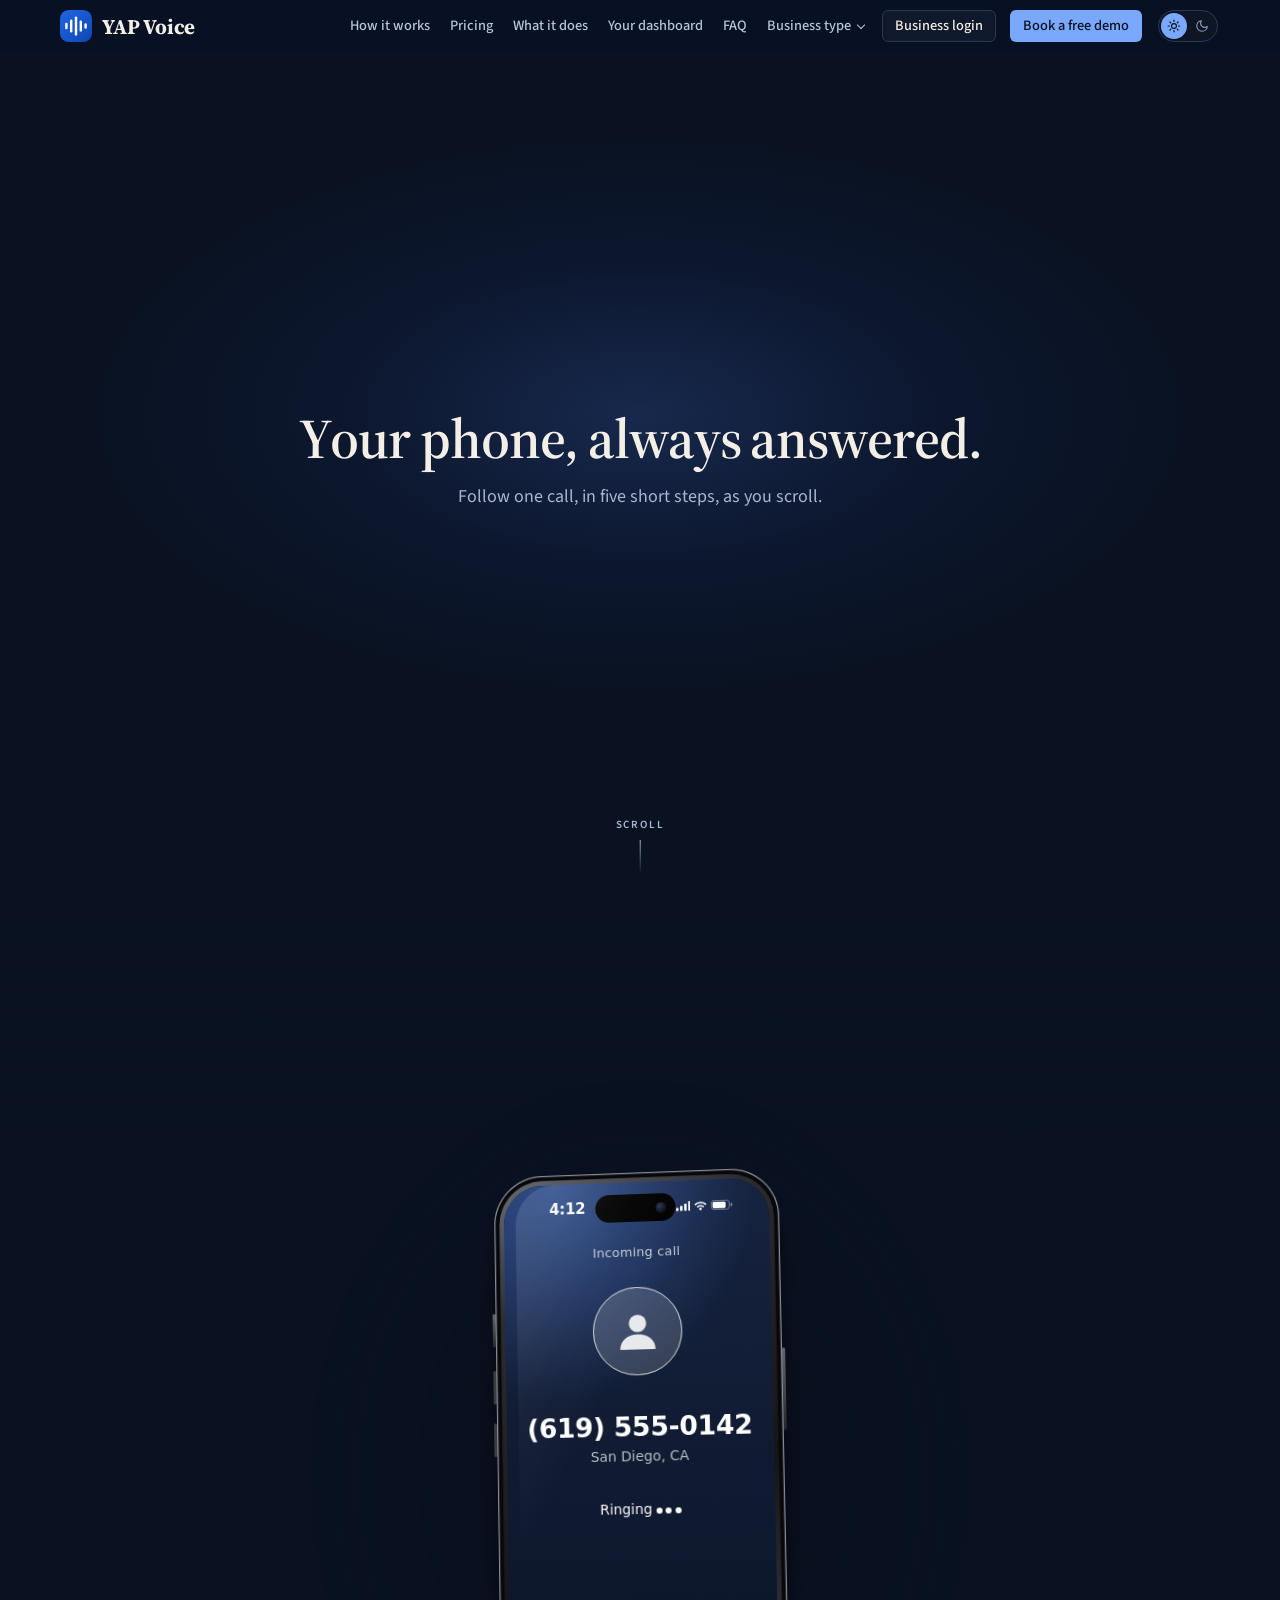
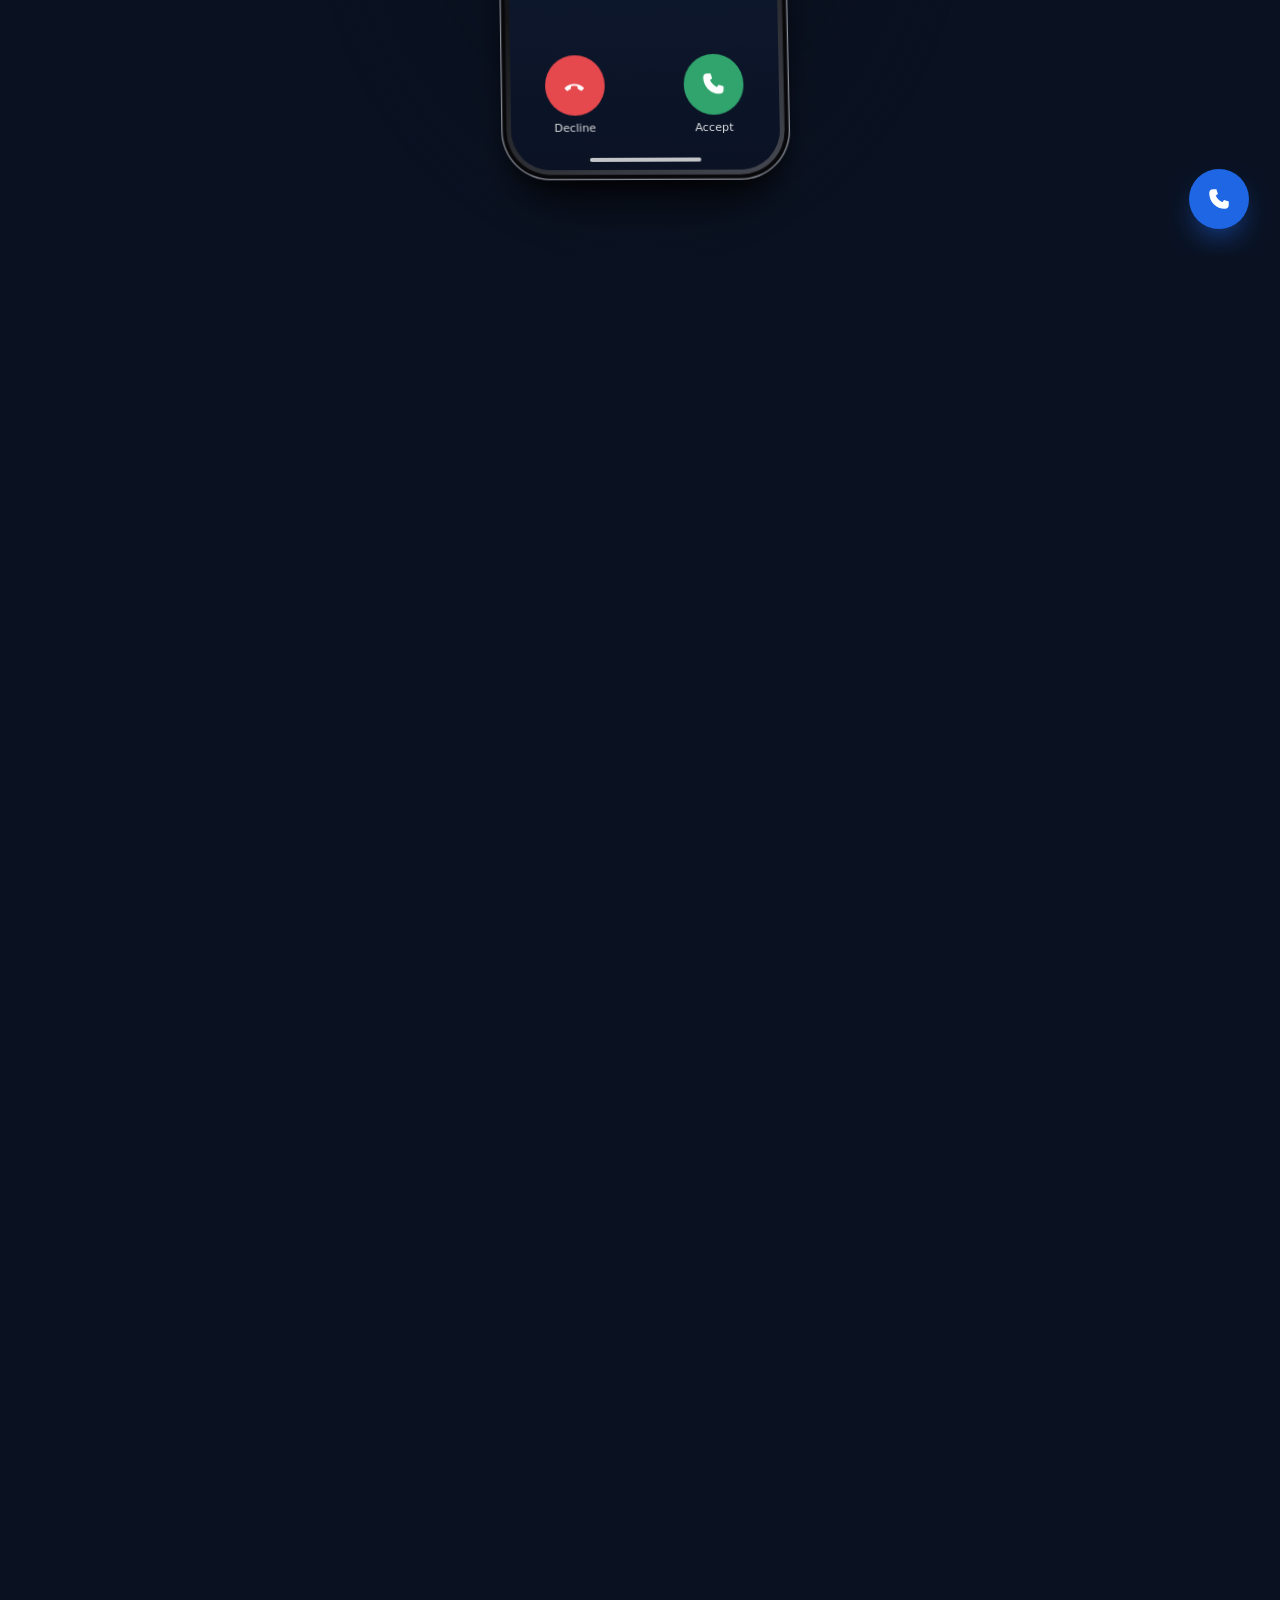
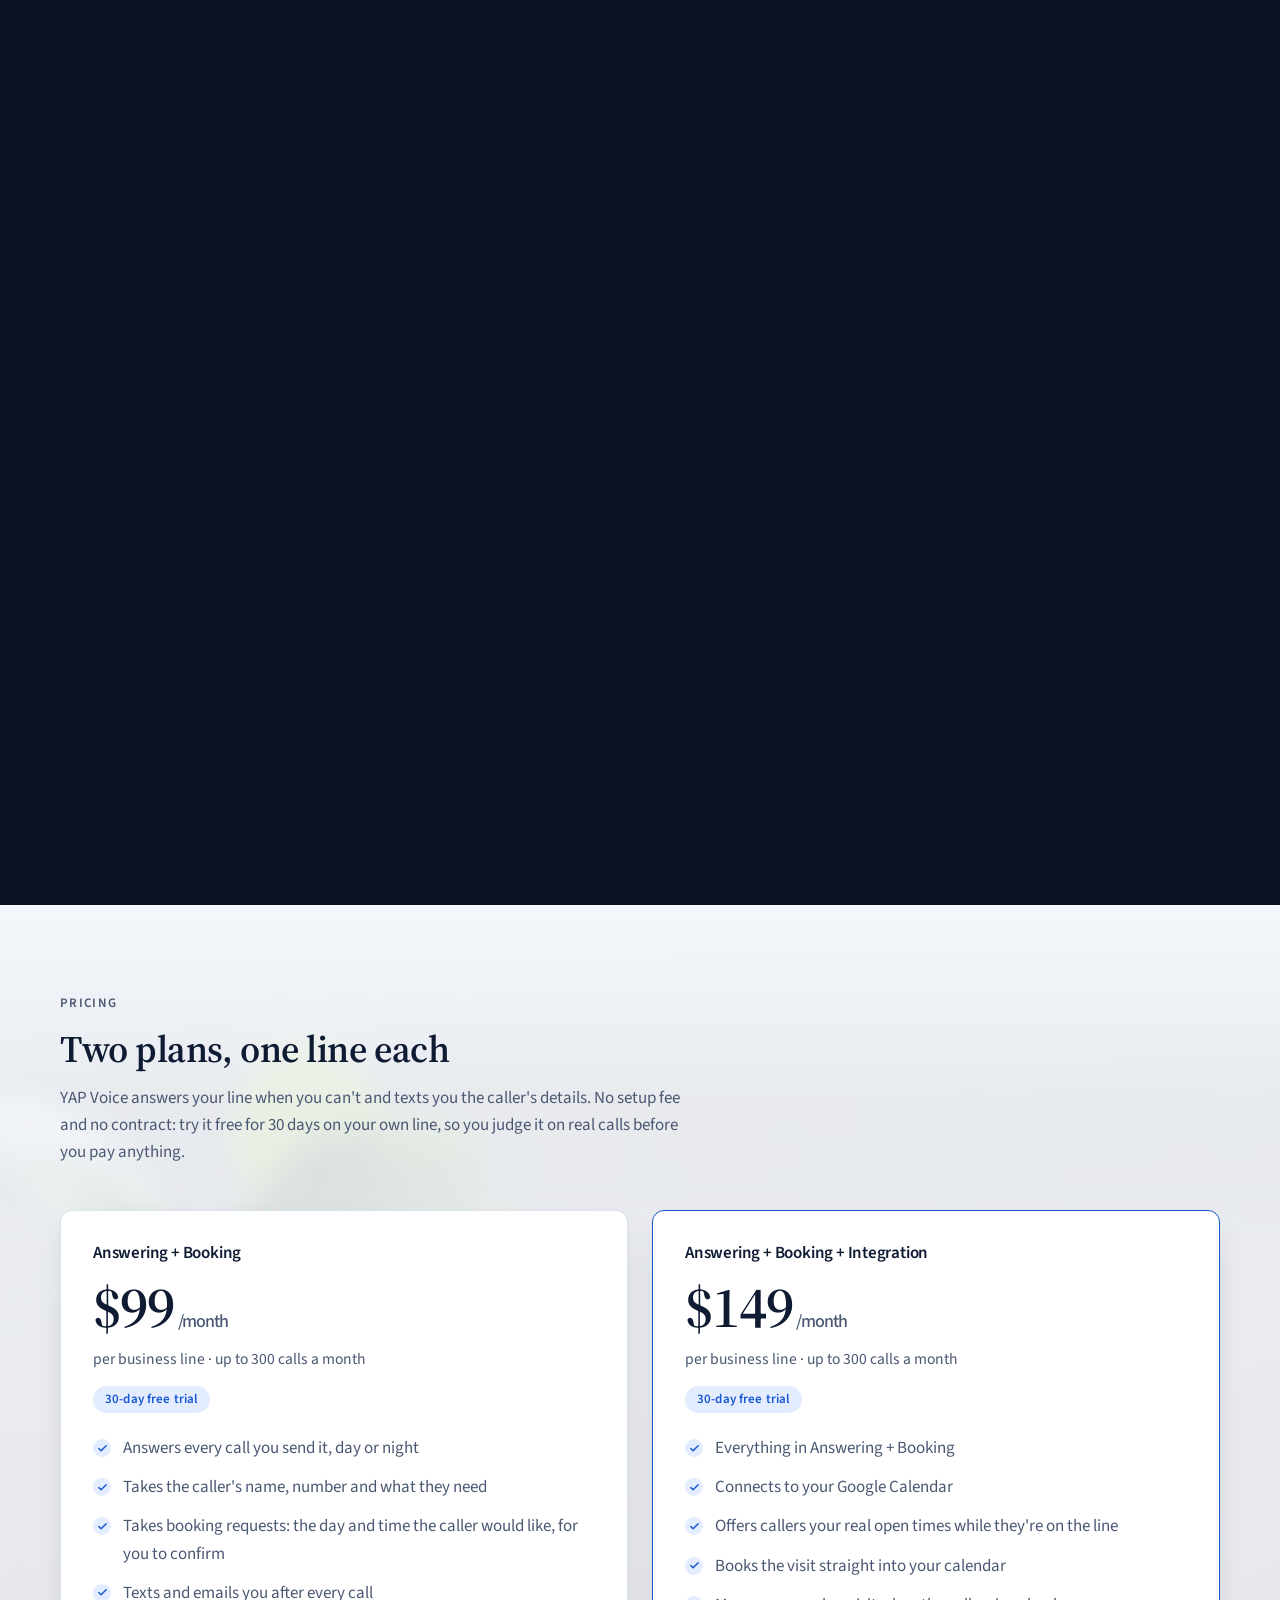
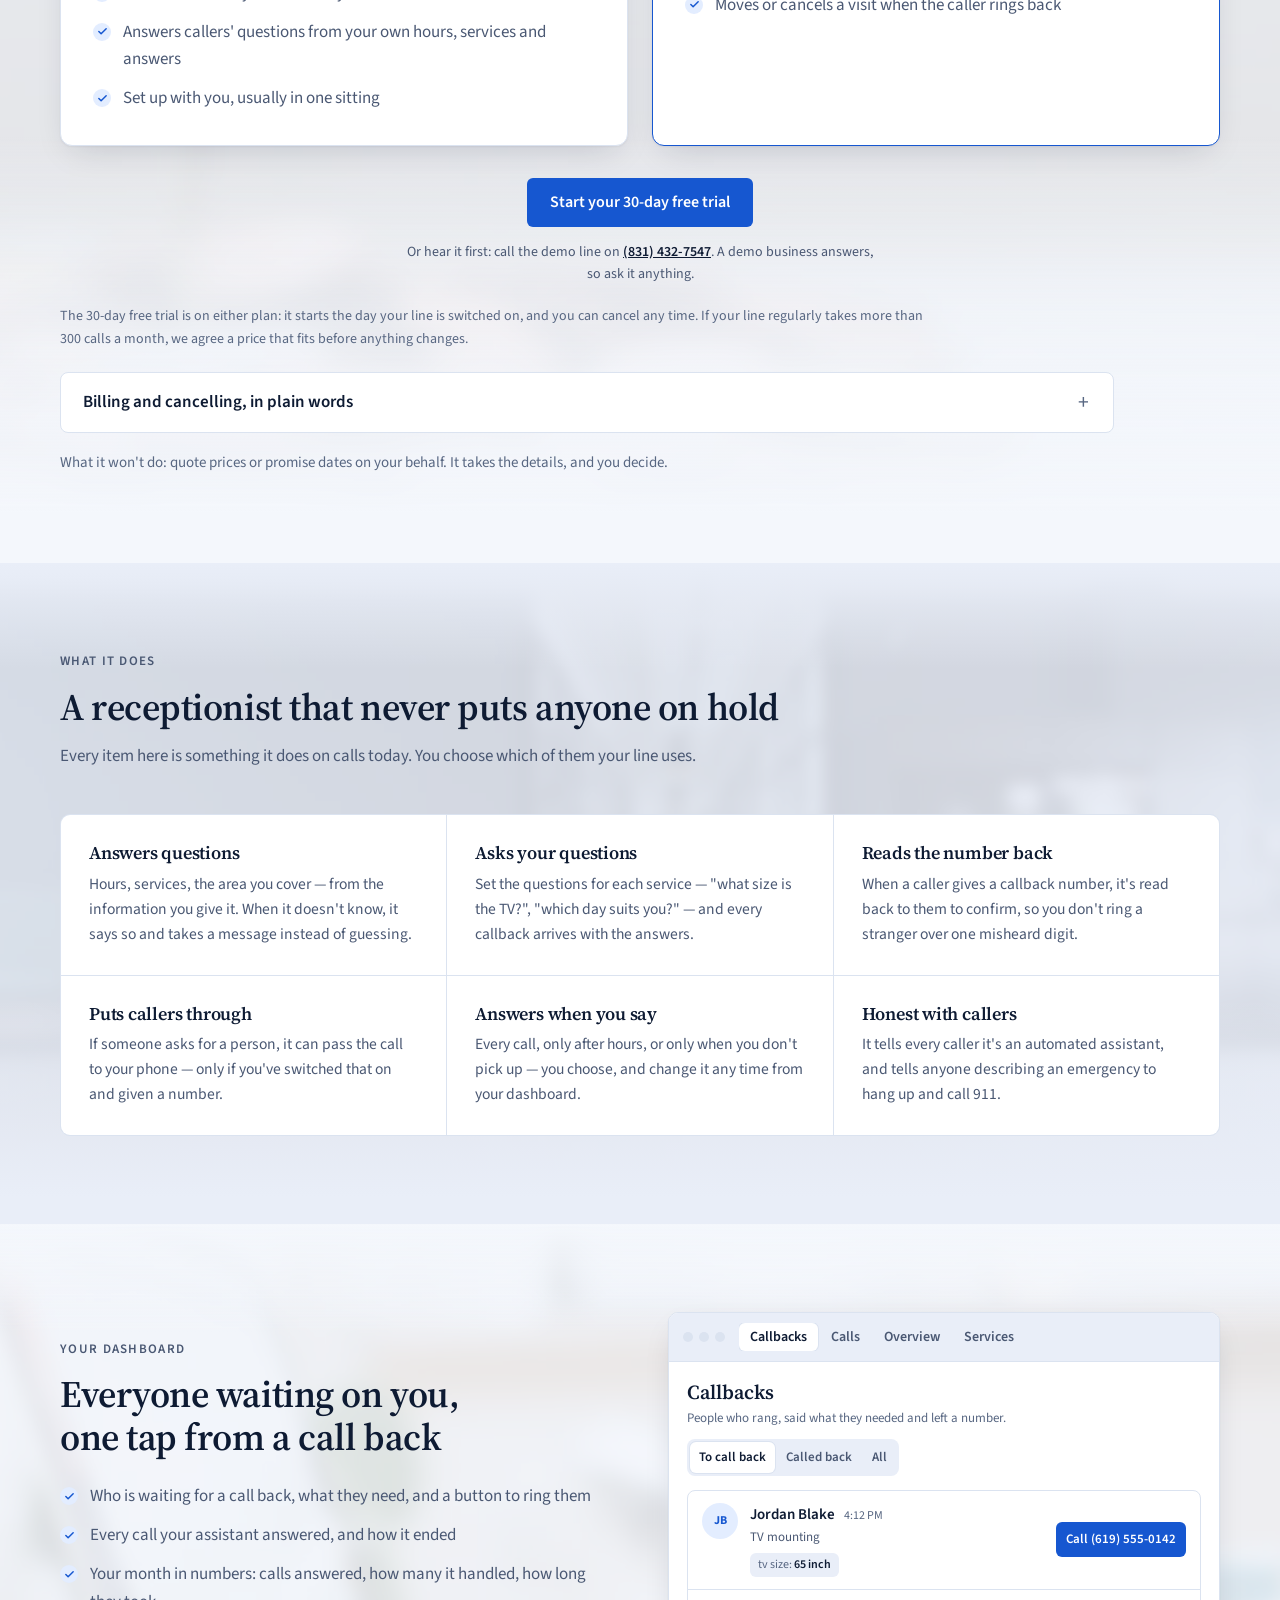
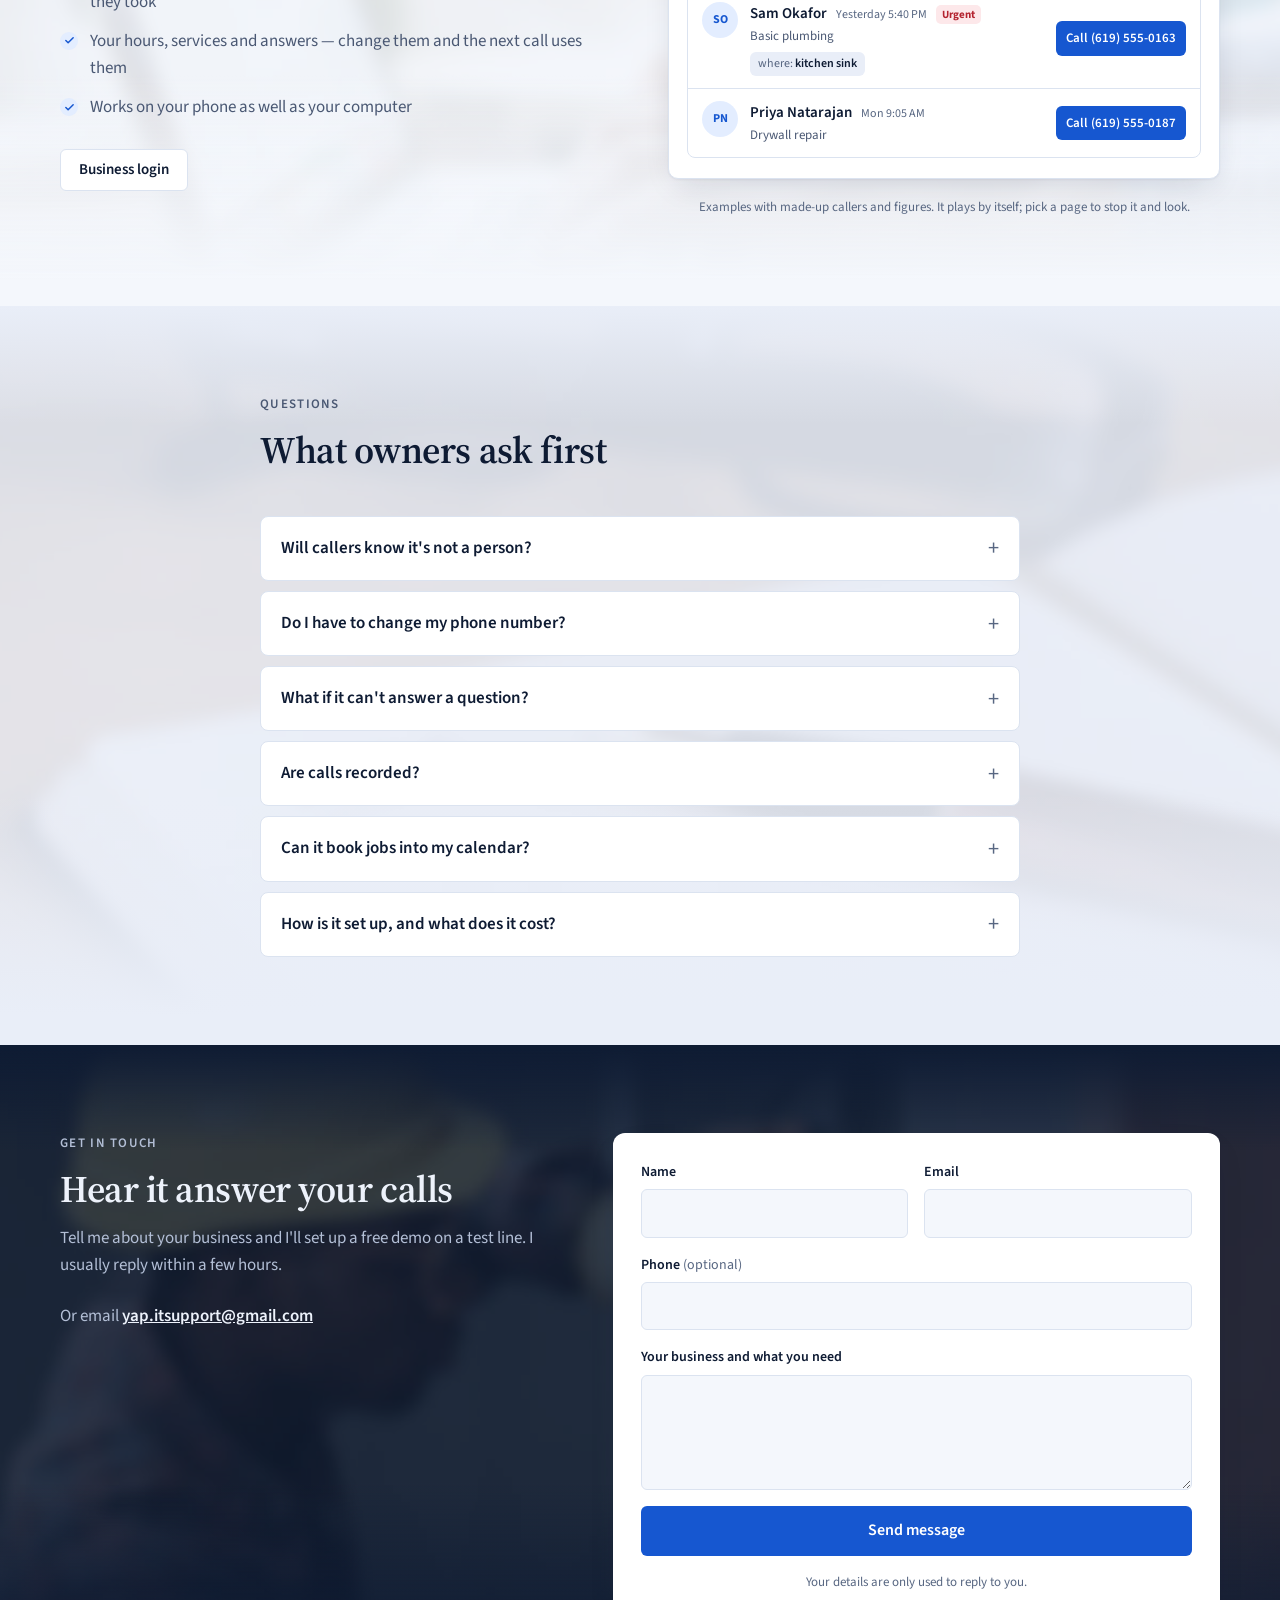
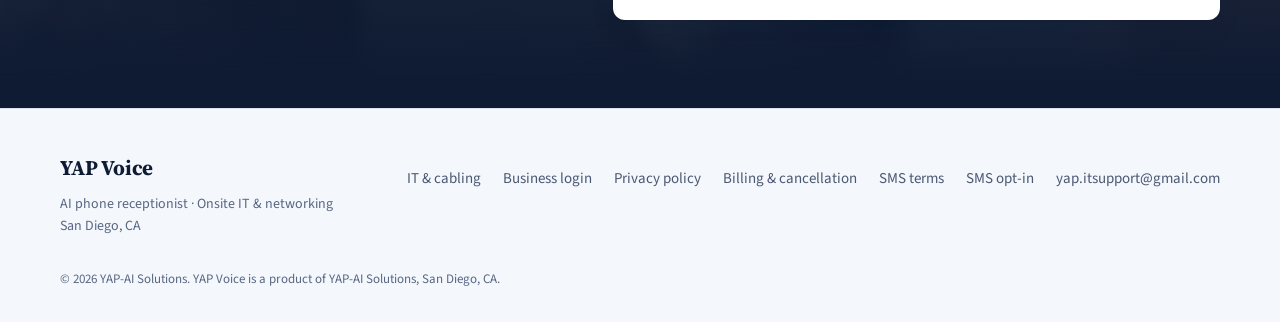
==== commit 4db6f89d: "Sample: the price, the button and the billing terms in one block after the story - The block straigh" ====
--- a/index.html
+++ b/index.html
@@ -40,8 +40,8 @@
   <link rel="preconnect" href="https://fonts.googleapis.com" />
   <link rel="preconnect" href="https://fonts.gstatic.com" crossorigin />
   <link href="https://fonts.googleapis.com/css2?family=Source+Sans+3:wght@400;500;600;700&family=Source+Serif+4:opsz,wght@8..60,400..700&display=swap" rel="stylesheet" />
-  <link rel="stylesheet" href="site.css?v=20261123c" />
-  <link rel="stylesheet" href="story.css?v=20261128e" />
+  <link rel="stylesheet" href="site.css?v=20261128f" />
+  <link rel="stylesheet" href="story.css?v=20261128f" />
 
   <!-- What search engines are told. Only what the product does: no
        spam filtering and no daily recap, because it has neither. -->
@@ -173,11 +173,12 @@
                it slowly, the way an old console woke up (the owner's choice,
                28 Nov). ONLY THE HOME PAGE OPENS SLOWLY (data-open="slow"
                on the section): on a trade's page the headline is simply
-               there. So while the story is live, story.js moves the line
-               over the headline and everything in .st-more to the foot of
-               the story (.st-outro), where a visitor who has just watched
-               the call is ready for it. With no script or with less motion
-               they stay here, under the headline, as an ordinary opening. -->
+               there. So while the story is live, the line over the
+               headline and everything in .st-more are not shown: the
+               story says what they say, and the block straight after it
+               (the price) carries the button and the demo line. With no
+               script or with less motion they are shown here, under the
+               headline, as an ordinary opening. -->
           <p class="st-sub">Follow one call, in five short steps, as you scroll.</p>
           <div class="st-more" id="st-more">
           <p class="hero__lede">
@@ -301,14 +302,16 @@
         <svg viewBox="0 0 27 12"><rect x="0.5" y="0.5" width="22" height="11" rx="3.2" fill="none" stroke="currentColor" stroke-opacity="0.45"/><rect x="2" y="2" width="16" height="8" rx="1.8"/><rect x="24" y="4" width="2" height="4" rx="1" fill-opacity="0.5"/></svg>
       </span></div></template>
     </section>
-    <!-- Where the opening's words and buttons go while the story is live. -->
-    <div class="st-outro" id="st-outro"><div class="wrap st-intro"></div></div>
 
     <!-- ================= PRICING ================= -->
-    <!-- THE PRICE COMES STRAIGHT AFTER THE STORY, before anything else: a
-         visitor who has just watched the call wants to know what it costs,
-         and should not have to go looking (the owner's choice, 28 Nov). It
-         used to sit after the dashboard section. -->
+    <!-- THE PRICE COMES STRAIGHT AFTER THE STORY, AS ONE BLOCK: what it is
+         in a line, the plans, one button, the demo line, and the billing
+         and cancelling terms folded up underneath (the owner's choice,
+         28 Nov: fewer places to look, nothing to go hunting for). The
+         terms used to be a page of their own, billing.html; that address
+         now forwards here (#billing), and script.js opens the fold for
+         anyone who arrives by it. The plans used to have a button each;
+         the trial is the same on both, so there is one. -->
     <!-- Two plans, said plainly. Answering + Booking: the assistant takes
          the day and time the caller would like as a request the owner
          confirms (a question set on each service at setup; no calendar).
@@ -322,7 +325,7 @@
         <header class="section__head">
           <p class="eyebrow">Pricing</p>
           <h2 id="pricing-title" class="section__title">Two plans, one line each</h2>
-          <p class="section__lede">No setup fee and no contract. Try it free for 30 days on your own line, so you judge it on real calls before you pay anything.</p>
+          <p class="section__lede">YAP Voice answers your line when you can't and texts you the caller's details. No setup fee and no contract: try it free for 30 days on your own line, so you judge it on real calls before you pay anything.</p>
         </header>
         <div class="plans">
           <article class="plan">
@@ -338,7 +341,6 @@
               <li>Answers callers' questions from your own hours, services and answers</li>
               <li>Set up with you, usually in one sitting</li>
             </ul>
-            <a href="#contact" class="btn btn--ghost btn--lg">Start 30-day free trial</a>
           </article>
           <article class="plan plan--more">
             <h3 class="plan__name">Answering + Booking + Integration</h3>
@@ -352,10 +354,75 @@
               <li>Books the visit straight into your calendar</li>
               <li>Moves or cancels a visit when the caller rings back</li>
             </ul>
-            <a href="#contact" class="btn btn--primary btn--lg">Start 30-day free trial</a>
           </article>
         </div>
-        <p class="plan__fine">The 30-day free trial is on either plan: it starts the day your line is switched on, and you can cancel any time. If your line regularly takes more than 300 calls a month, we agree a price that fits before anything changes. <a href="billing.html">How billing and cancelling work</a>.</p>
+        <div class="plans__go">
+          <a href="#contact" class="btn btn--primary btn--lg">Start your 30-day free trial</a>
+          <p class="plans__hear">Or hear it first: call the demo line on <a href="tel:+18314327547">(831) 432-7547</a>. A demo business answers, so ask it anything.</p>
+        </div>
+        <p class="plan__fine">The 30-day free trial is on either plan: it starts the day your line is switched on, and you can cancel any time. If your line regularly takes more than 300 calls a month, we agree a price that fits before anything changes.</p>
+        <!-- THE BILLING AND CANCELLING TERMS, as they stood on billing.html
+             (only "this page" reworded, since it is no longer a page of its
+             own). A details element, so it opens with no script. -->
+        <details class="billing" id="billing">
+          <summary>Billing and cancelling, in plain words</summary>
+          <div class="billing__body">
+          <p class="updated">Last updated: November 24, 2026</p>
+
+          <p>YAP VOICE is a product of <strong>YAP-AI Solutions</strong> ("I", "me", or "my"), San Diego, CA. This says what a business pays for YAP VOICE, when it pays, how to cancel, and what happens when it does. It is written to be read in a few minutes.</p>
+
+          <h3 id="billing-plans">Plans and Prices</h3>
+          <ul>
+          <li><strong>Answering + Booking: $99 a month</strong> for each business phone line. The assistant answers the calls you send it, takes the caller's name, number and what they need, takes the day and time they would like as a booking request for you to confirm, answers questions from the information you give it, and texts and emails you after each call.</li>
+          <li><strong>Answering + Booking + Integration: $149 a month</strong> for each business phone line. Everything in Answering + Booking, with your own Google Calendar connected: the assistant offers callers your real open times and books, moves and cancels visits in your calendar.</li>
+          <li>A restaurant's line is on the $99 plan. Its booking requests are table requests, which you confirm.</li>
+          </ul>
+          <p>There is no setup fee and no minimum term. Prices are in US dollars. If the law requires me to collect a tax on the service, it is shown before you pay.</p>
+
+          <h3 id="billing-calls">How Many Calls a Plan Covers</h3>
+          <p>Each plan covers up to <strong>300 calls a month</strong> on its line. If a month goes over, the assistant keeps answering and you are <strong>not charged extra</strong> for that month.</p>
+          <p>If your line takes more than 300 calls a month for two months in a row, I will write to you and we agree a price that fits before anything changes. If we cannot agree, either of us can end the service at the end of the month you have paid for.</p>
+
+          <h3 id="billing-trial">The 30-Day Free Trial</h3>
+          <ul>
+          <li>The trial is on either plan and starts the day your line is switched on.</li>
+          <li>You pay nothing during the trial, and you do not need to give a card to start it.</li>
+          <li>Before the trial ends I send you a payment link. If you want to carry on, you pay through it and your first paid month starts the day after the trial ends.</li>
+          <li>If you do not want to carry on, tell me or simply do not pay. The line is switched off when the trial ends and you owe nothing.</li>
+          </ul>
+
+          <h3 id="billing-paying">Paying</h3>
+          <ul>
+          <li>You pay <strong>monthly, in advance</strong>, by card, through Stripe. I never see or store your card number.</li>
+          <li><strong>It renews automatically.</strong> Your card is charged the plan's price on the same day each month until you cancel.</li>
+          <li>Stripe emails you a receipt for every payment.</li>
+          <li>If a payment fails, Stripe tries the card again and I write to you. If it is still unpaid after 7 days, the line may be paused until it is paid. A paused line is not answered by the assistant.</li>
+          <li>If a price is going to change, I tell you by email at least 30 days before, and you can cancel before the new price starts.</li>
+          </ul>
+
+          <h3 id="billing-cancelling">Cancelling</h3>
+          <ul>
+          <li>You can cancel <strong>at any time</strong>, for any reason, with no fee. Email <a href="mailto:yap.itsupport@gmail.com">yap.itsupport@gmail.com</a> from the address on your account, or tell me by phone or text.</li>
+          <li>Cancelling stops the next charge. The assistant keeps answering until the end of the month you have already paid for, unless you ask me to switch it off sooner.</li>
+          <li>If your own phone number forwards calls to the assistant, turn that forwarding off when you leave. I will show you how.</li>
+          </ul>
+
+          <h3 id="billing-refunds">Refunds</h3>
+          <ul>
+          <li>A month that has already started is not refunded when you cancel.</li>
+          <li>If you were charged by mistake, or charged after you had cancelled, I refund that charge in full.</li>
+          </ul>
+
+          <h3 id="billing-leaving">Your Information When You Leave</h3>
+          <p>When your account closes, your phone line is released and the information held for your business is deleted, as the <a href="privacy-policy.html">privacy policy</a> describes. If you would like a copy of your setup and your enquiries first, ask before you cancel.</p>
+
+          <h3 id="billing-changes">Changes to These Terms</h3>
+          <p>If these terms change, the date at the top changes, and customers are told by email at least 30 days before a change that affects what they pay or how they cancel.</p>
+
+          <h3 id="billing-contact">Contact</h3>
+          <p>Questions about a charge or about cancelling: <a href="mailto:yap.itsupport@gmail.com">yap.itsupport@gmail.com</a>.</p>
+          </div>
+        </details>
         <p class="plan__note">What it won't do: quote prices or promise dates on your behalf. It takes the details, and you decide.</p>
       </div>
     </section>
@@ -622,7 +689,7 @@
         <a href="it-support.html">IT &amp; cabling</a>
         <a href="login.html">Business login</a>
         <a href="privacy-policy.html">Privacy policy</a>
-        <a href="billing.html">Billing &amp; cancellation</a>
+        <a href="#billing">Billing &amp; cancellation</a>
         <a href="terms.html">SMS terms</a>
         <a href="sms-opt-in.html">SMS opt-in</a>
         <a href="mailto:yap.itsupport@gmail.com">yap.itsupport@gmail.com</a>
@@ -634,7 +701,7 @@
   </footer>
 
   <script src="types.js?v=20261123c"></script>
-  <script src="script.js?v=20261123c"></script>
-  <script src="story.js?v=20261128e"></script>
+  <script src="script.js?v=20261128f"></script>
+  <script src="story.js?v=20261128f"></script>
 </body>
 </html>
--- a/site.css
+++ b/site.css
@@ -1003,6 +1003,26 @@
 .plan__fine { margin-top: 20px; font-size: 0.875rem; color: var(--ink-3); max-width: 62em; }
 .plan__list { margin: 22px 0 28px; }
 .plan__note { margin-top: 18px; font-size: 0.9375rem; color: var(--ink-3); }
+/* One button for both plans (the trial is the same on either), with the demo line under it. */
+.plan__list:last-child { margin-bottom: 0; }
+.plans__go { margin-top: 32px; display: grid; justify-items: center; gap: 14px; text-align: center; }
+.plans__hear { font-size: var(--step--1); color: var(--ink-2); max-width: 34em; }
+.plans__hear a { color: var(--ink); font-weight: 600; font-variant-numeric: tabular-nums; }
+/* The billing and cancelling terms, folded up under the plans: a native details, so it opens
+   with no script. They used to be a page of their own (billing.html, which now forwards here). */
+.billing { margin-top: 22px; background: var(--surface); border: 1px solid var(--line); border-radius: 8px; padding: 0 22px; max-width: 62em; }
+.billing summary { cursor: pointer; padding: 16px 28px 16px 0; font-weight: 600; list-style: none; position: relative; }
+.billing summary::-webkit-details-marker { display: none; }
+.billing summary::after { content: '+'; position: absolute; right: 2px; top: 50%; transform: translateY(-50%); font-size: 1.35rem; font-weight: 400; color: var(--ink-3); transition: transform 0.2s; }
+.billing[open] summary::after { transform: translateY(-50%) rotate(45deg); }
+.billing__body { padding: 4px 0 24px; border-top: 1px solid var(--line); }
+.billing__body > * + * { margin-top: 0.9em; }
+.billing__body .updated { margin-top: 16px; font-size: var(--step--1); color: var(--ink-3); }
+.billing__body h3 { font-size: 1.125rem; font-weight: 600; margin-top: 1.7em; }
+.billing__body p, .billing__body li { color: var(--ink-2); line-height: 1.65; font-size: 0.975rem; }
+.billing__body ul { display: grid; gap: 6px; margin: 0.6em 0 0; padding-left: 1.3rem; }
+.billing__body strong { color: var(--ink); font-weight: 600; }
+.billing__body a { text-underline-offset: 2px; overflow-wrap: anywhere; }
 
 /* IT & cabling: deliberately quieter than the product above it. */
 .it { display: grid; grid-template-columns: 1fr 1fr; gap: 48px; align-items: start; padding: 40px; background: var(--surface); border: 1px solid var(--line); border-radius: 12px; }
--- a/story.css
+++ b/story.css
@@ -20,7 +20,7 @@
    sizes the phone to the room that is left, and sets every position.
    Every class here starts "st-" so nothing collides with site.css.
    ========================================================================== */
-.story,.st-outro,.st-open,.st-filmed[data-film="hero"] .hero,.site-header.st-over,.st-go:not(.st-ready) .site-header,.st-wait .site-header{
+.story,.st-open,.st-filmed[data-film="hero"] .hero,.site-header.st-over,.st-go:not(.st-ready) .site-header,.st-wait .site-header{
   --bg:#0a1222; --surface:#121b2d; --tint:#0e1626; --line:#2a3854; --ink:#f3efe6; --ink-2:#b9c4da; --ink-3:#8a99b5;
   --accent:#7aa8ff; --accent-hover:#9bbdff; --accent-soft:#16264a; --on-accent:#0a101d;
   --st-bg:#0a1222; --st-navy:#0e1b33; --st-cream:#f3efe6; --st-muted:#aab6cf; --st-accent:#1f66e5; --st-sky:#a9c6ff; --st-sms:#1f9d55;
@@ -33,7 +33,7 @@
   /* the page's bar lies over the top of the story, as it lies over every section */
   margin-top:calc(-1 * var(--st-bar) - 1px);   /* the bar, and the line under it */
 }
-.story .hero__facts li::before,.st-outro .hero__facts li::before{background-image: url("data:image/svg+xml,%3Csvg xmlns='http://www.w3.org/2000/svg' viewBox='0 0 24 24' fill='none' stroke='%237aa8ff' stroke-width='3.2' stroke-linecap='round' stroke-linejoin='round'%3E%3Cpath d='M20 6 9 17l-5-5'/%3E%3C/svg%3E");}
+.story .hero__facts li::before{background-image: url("data:image/svg+xml,%3Csvg xmlns='http://www.w3.org/2000/svg' viewBox='0 0 24 24' fill='none' stroke='%237aa8ff' stroke-width='3.2' stroke-linecap='round' stroke-linejoin='round'%3E%3Cpath d='M20 6 9 17l-5-5'/%3E%3C/svg%3E");}
 
 /* ------------------------------------------------- the opening (the cover) */
 .st-cover{position:relative;z-index:4}
@@ -43,9 +43,9 @@
 .st-intro .hero__lede,.st-intro .hero__demo{margin-inline:auto}
 .st-intro .hero__actions,.st-intro .hero__facts{justify-content:center}
 /* the opening's main button is the same blue as the phone's own call button */
-.story .btn--primary,.st-outro .btn--primary{background:var(--st-accent);color:#fff}
-.story .btn--primary:hover,.st-outro .btn--primary:hover{background:#3b7cf0}
-.st-hint,.st-sub,.st-outro{display:none}
+.story .btn--primary{background:var(--st-accent);color:#fff}
+.story .btn--primary:hover{background:#3b7cf0}
+.st-hint,.st-sub{display:none}
 .st-more{display:contents}
 
 /* ------------------------------------------------- the five steps, as a list */
@@ -110,12 +110,10 @@
 /* Until story.js has taken over (see the note in the page's head): dark and empty, one screen tall. */
 .st-go .story:not(.is-live){min-height:100vh}
 .st-go .story:not(.is-live) > *{visibility:hidden}
-/* The foot of the story: the opening's own words and buttons, moved here by story.js. The
-   second button ("See how a call goes") would only send the visitor back up, so it is left out. */
-.st-outro.is-on{display:block;background:var(--st-bg);padding:64px 0 84px}
-.st-outro .eyebrow{margin-bottom:6px}
-.st-outro .hero__lede{margin-top:0;font-size:1.25rem}
-.st-outro .btn--ghost{display:none}
+/* While the story is live the opening is the headline and one line. The rest of the opening's
+   words and its buttons are not shown: the story says what they say, and the block straight
+   after it (the price, in the page) carries the button and the demo line. */
+.is-live .st-more,.is-live .st-intro > .eyebrow{display:none}
 
 /* ------------------------------------------------- the scene */
 .is-live .st-stage{position:sticky;top:0;height:100vh;padding:0;overflow:hidden;background:var(--st-bg)}
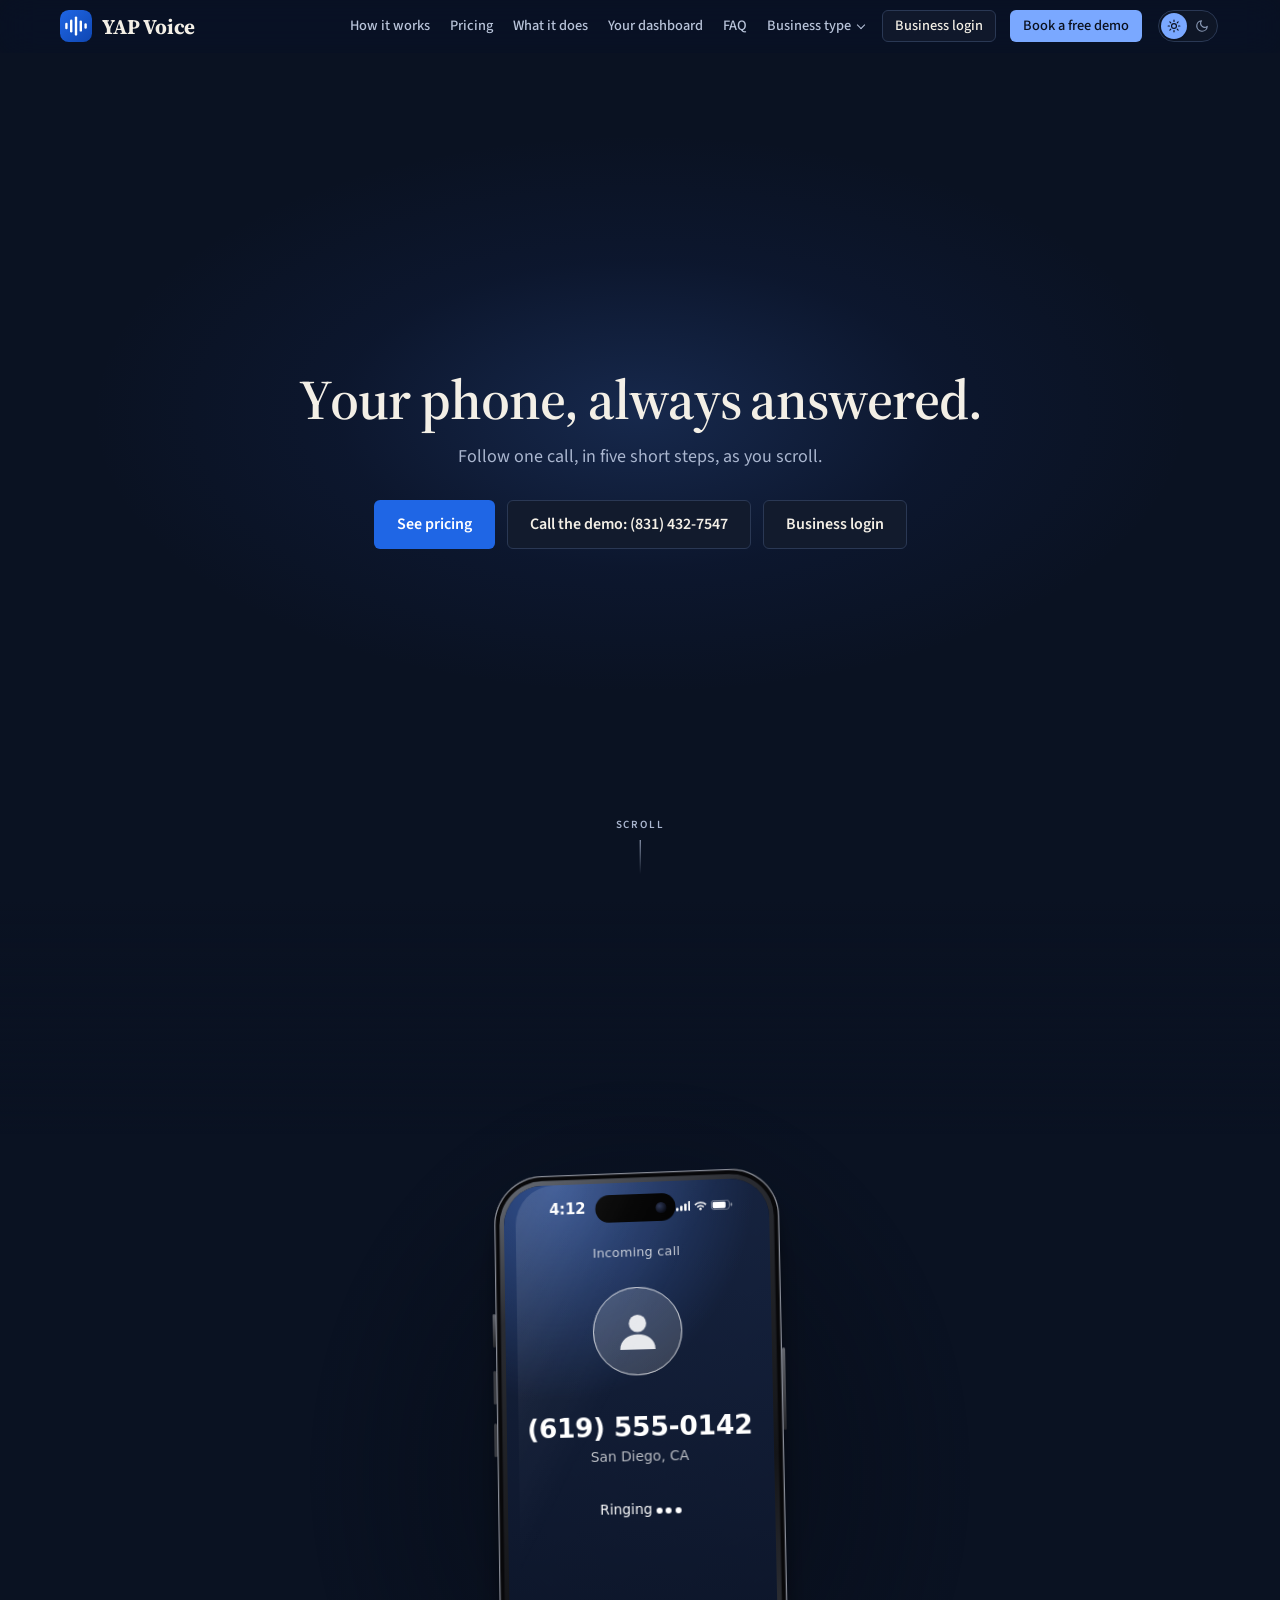
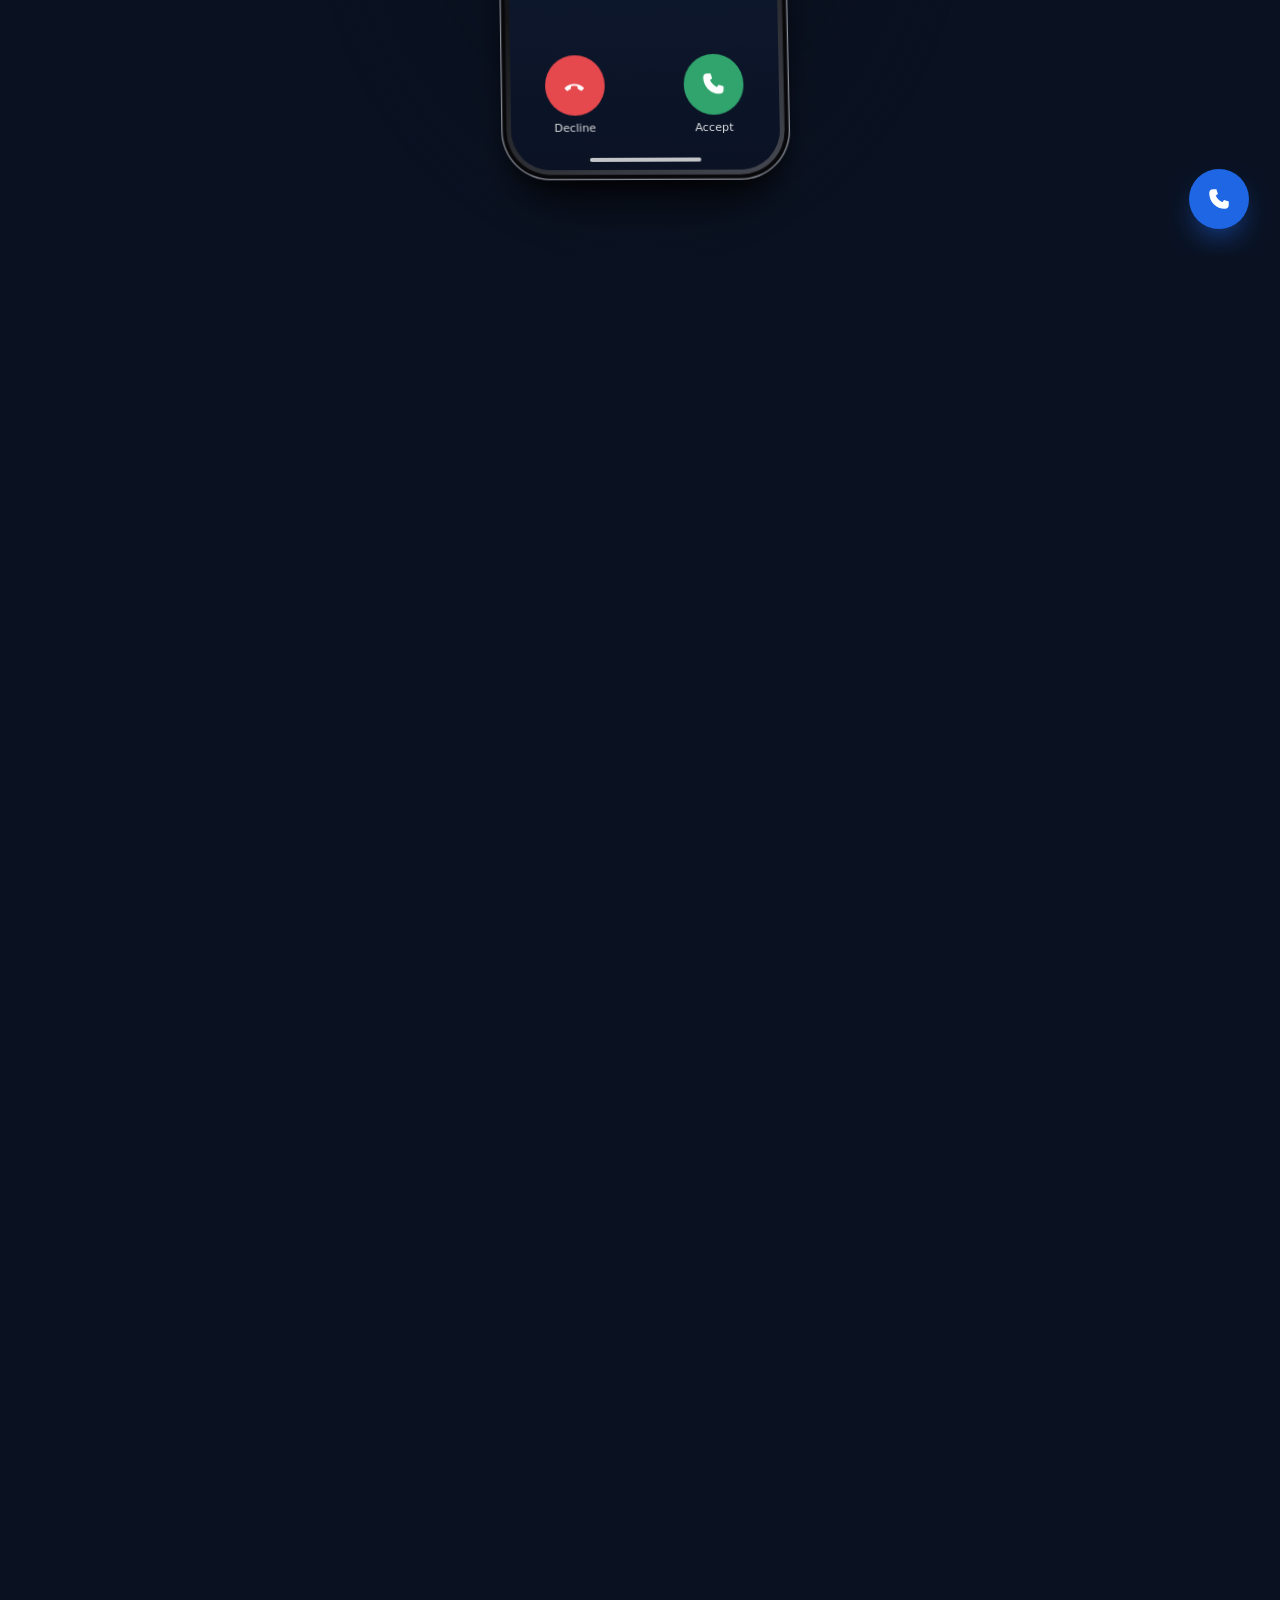
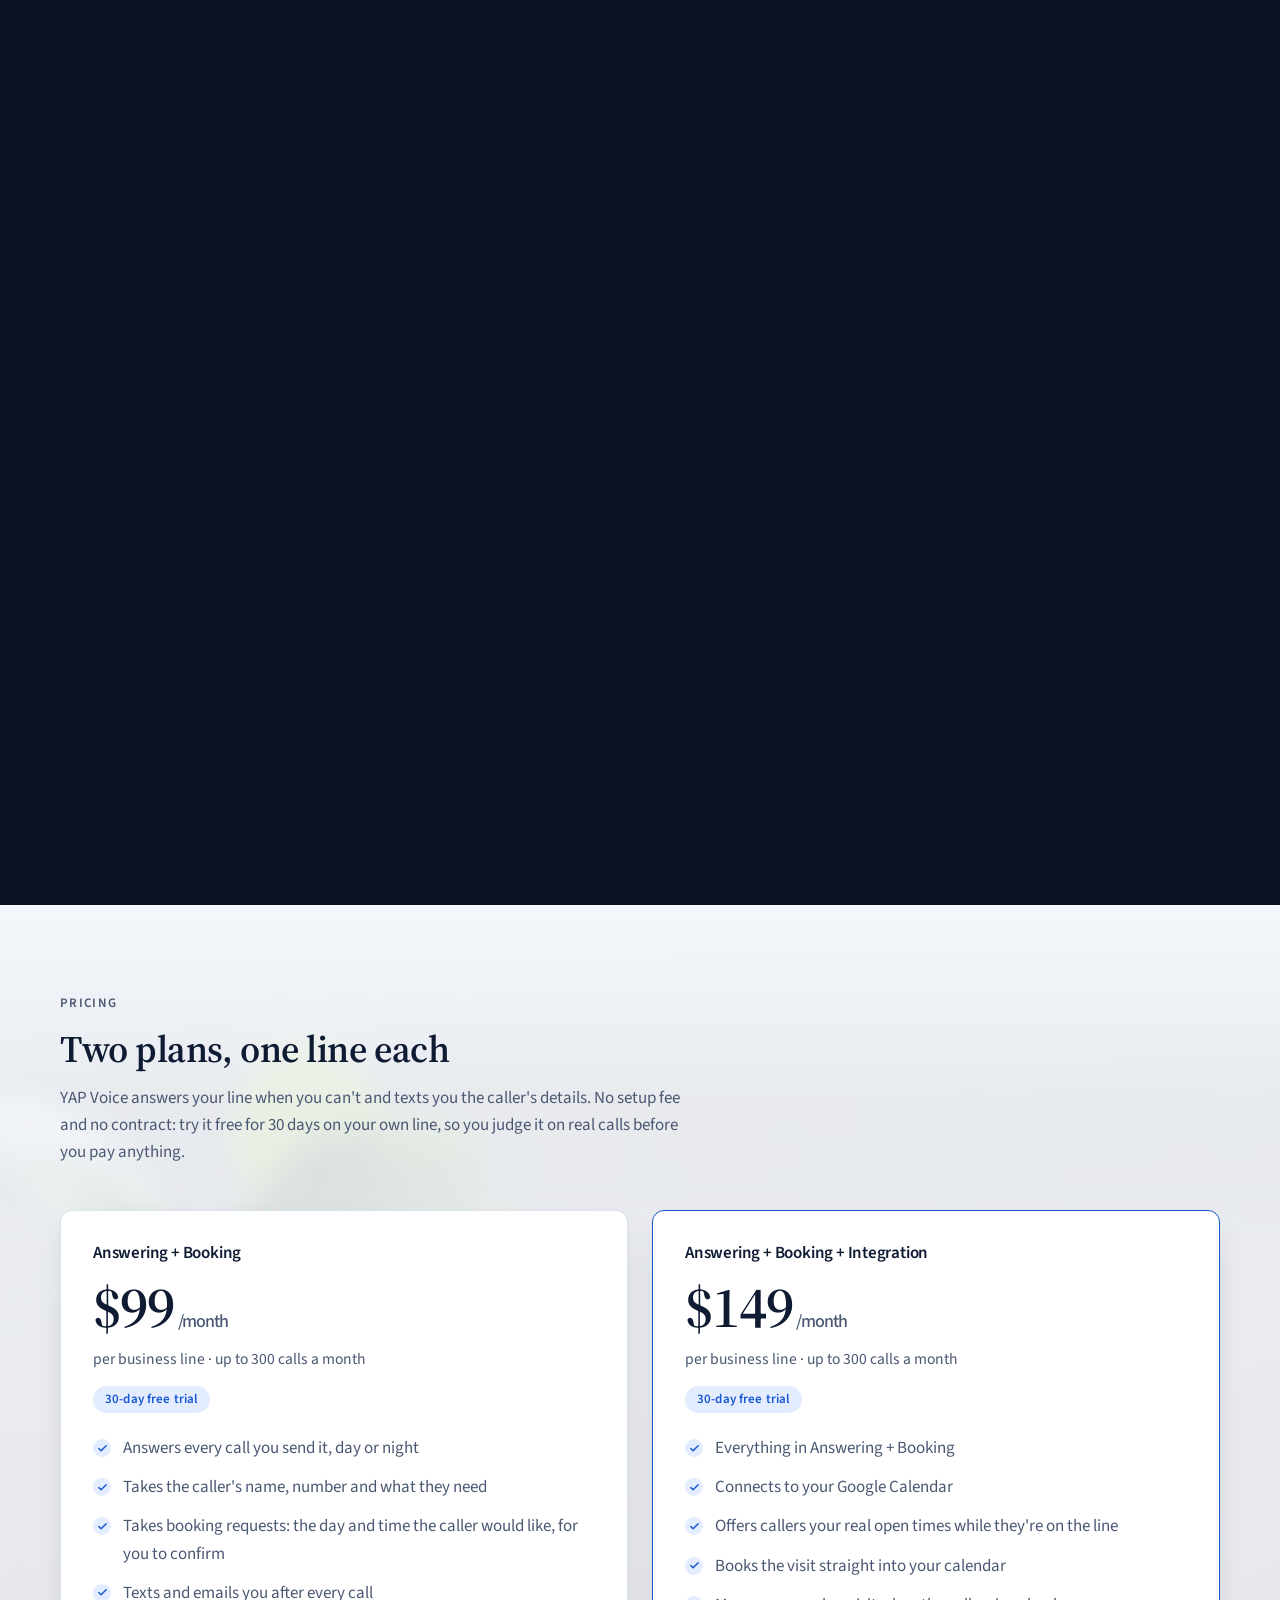
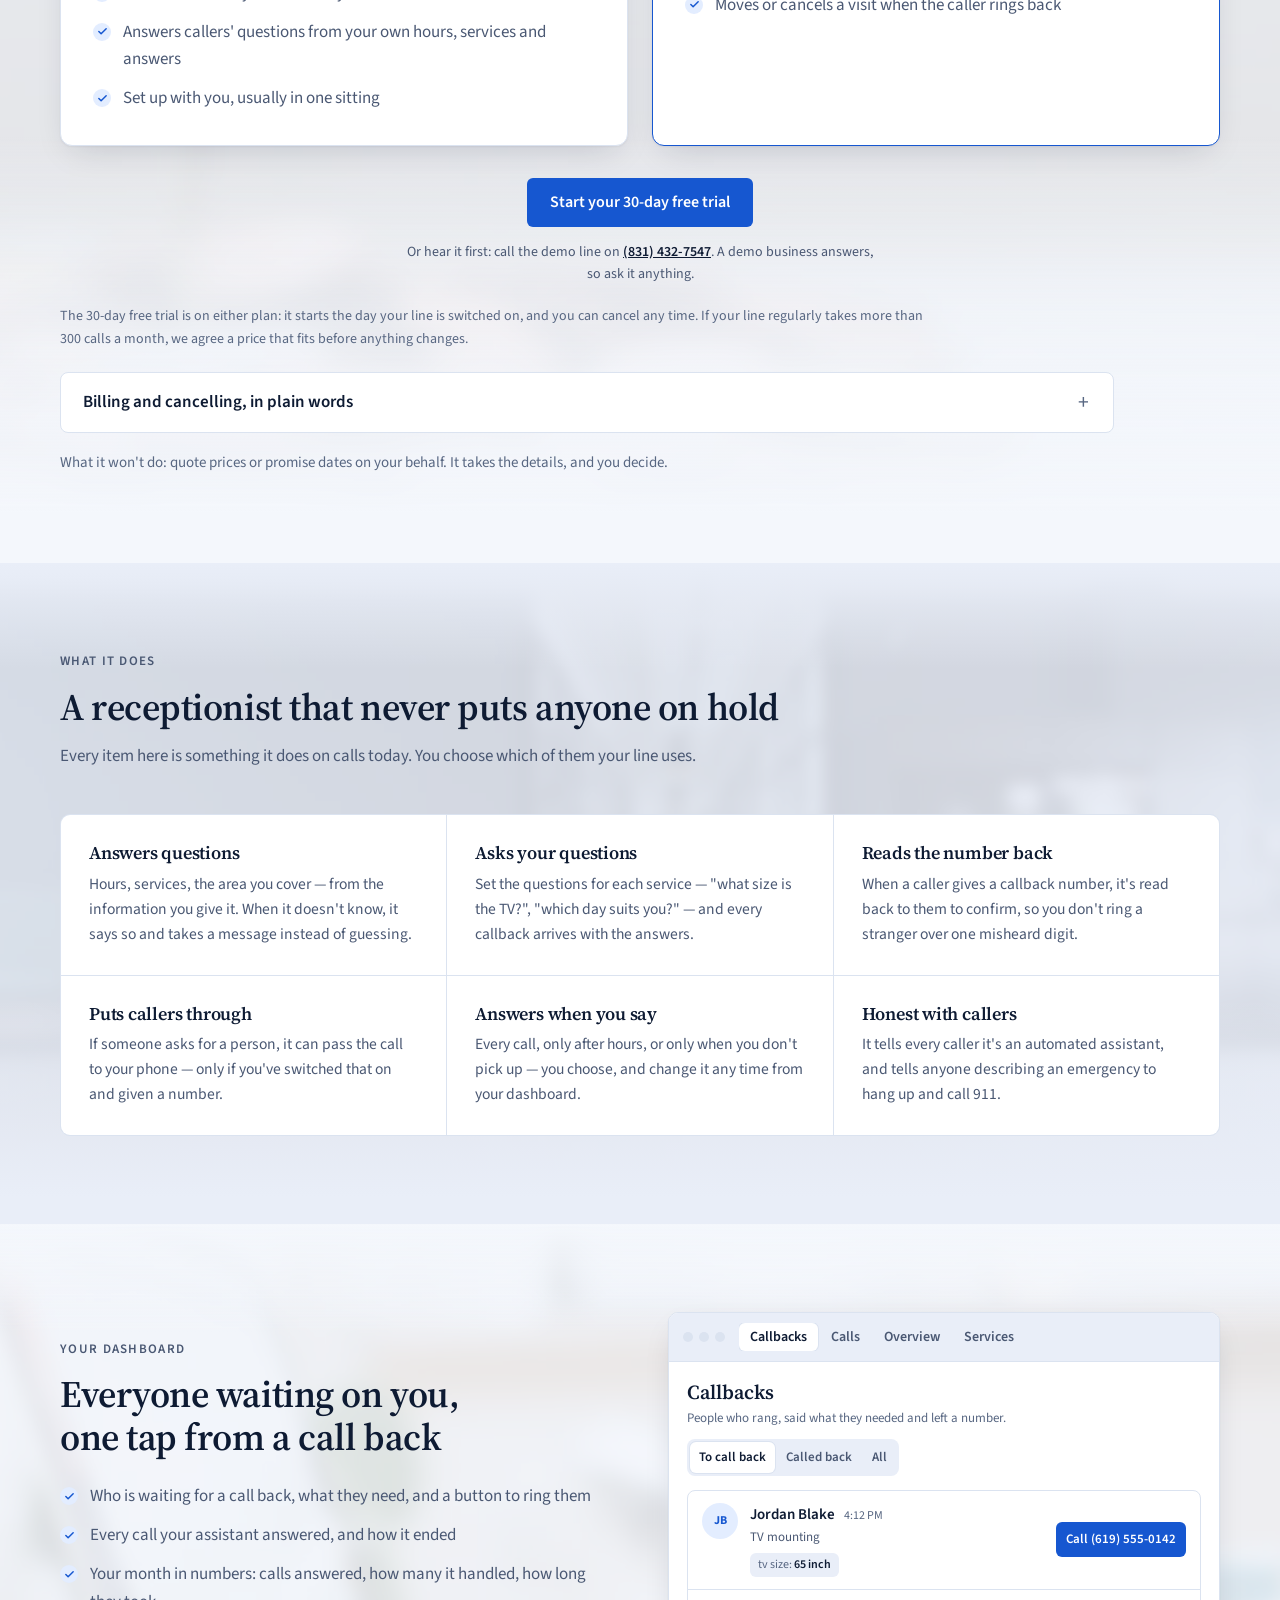
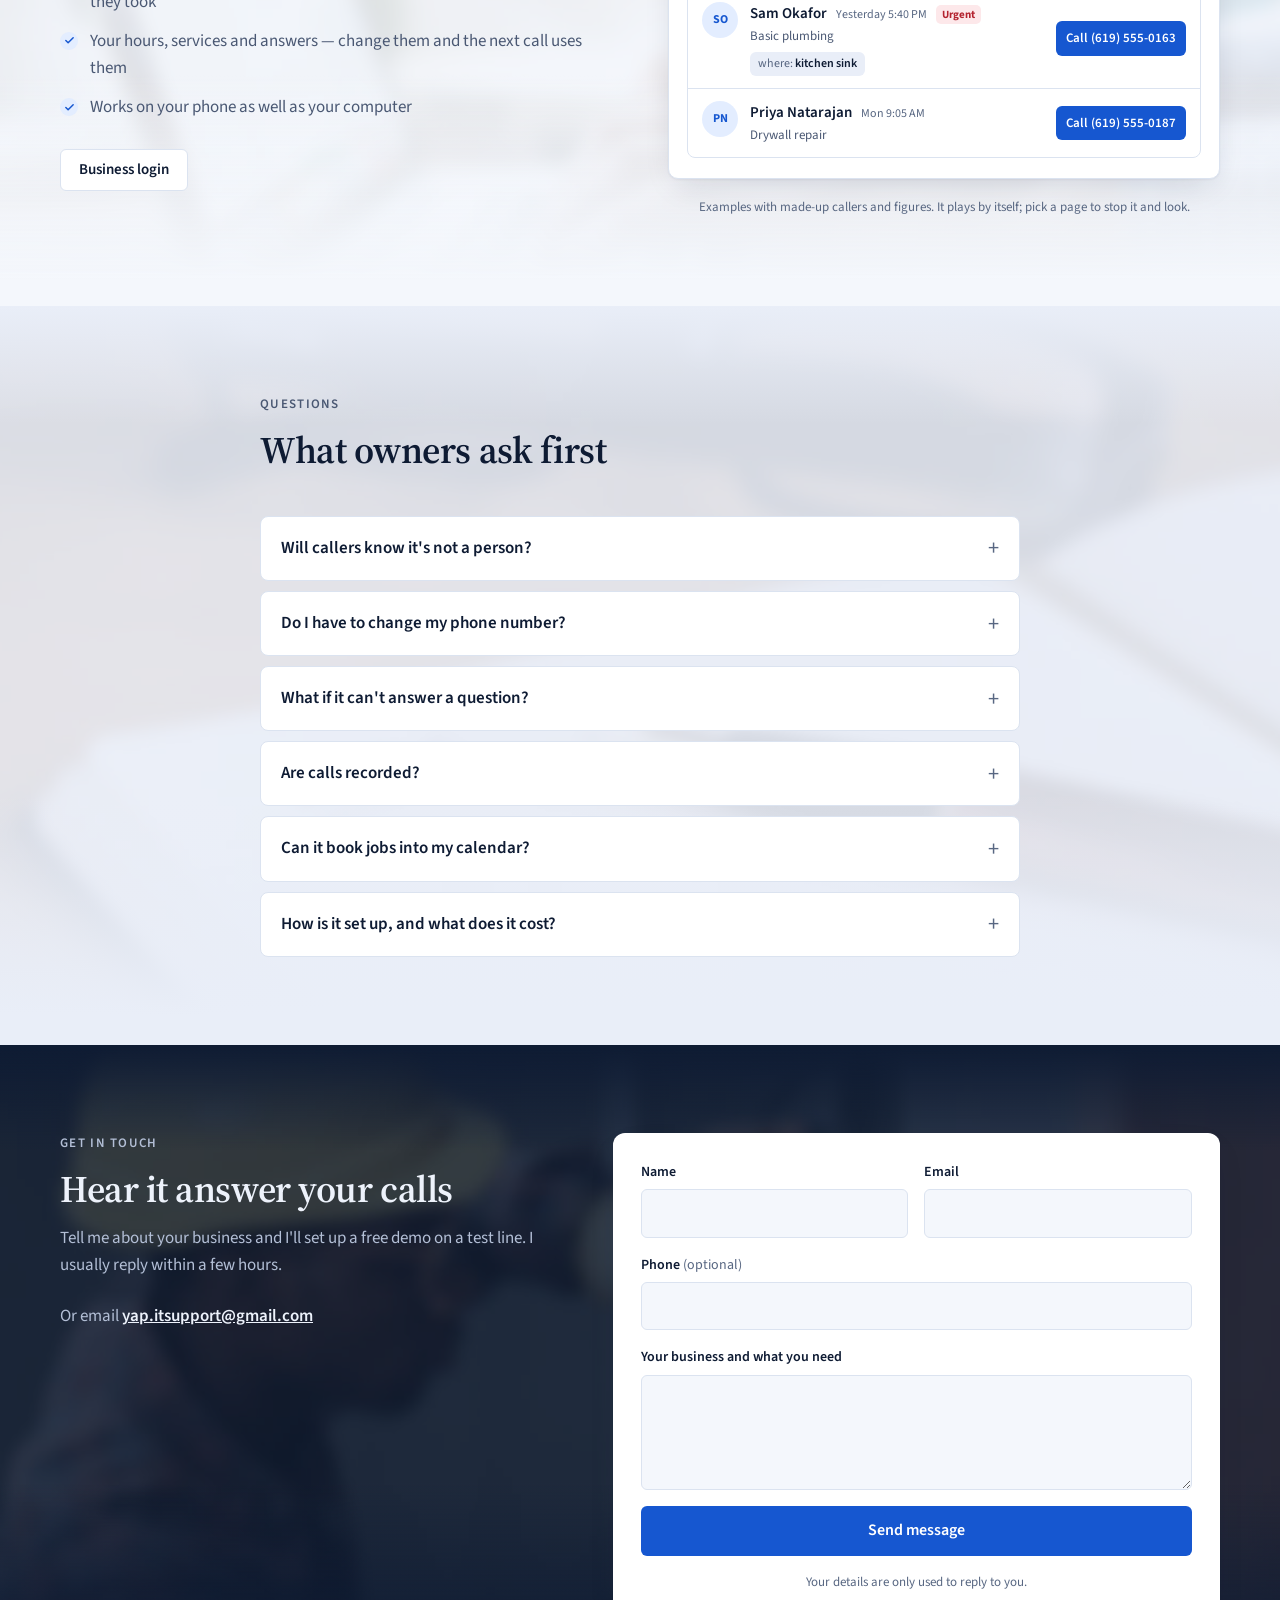
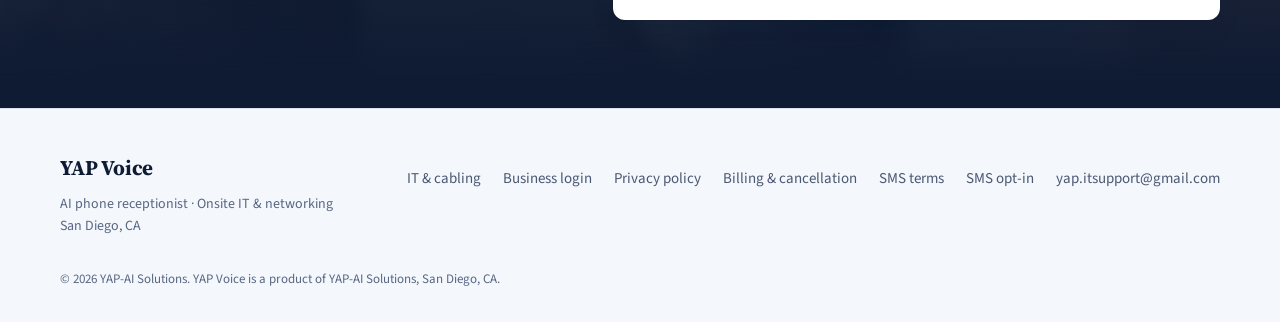
==== commit ff44aa03: "Sample: three buttons on the opening, once the headline is there Under the headline and its line: "S" ====
--- a/index.html
+++ b/index.html
@@ -41,7 +41,7 @@
   <link rel="preconnect" href="https://fonts.gstatic.com" crossorigin />
   <link href="https://fonts.googleapis.com/css2?family=Source+Sans+3:wght@400;500;600;700&family=Source+Serif+4:opsz,wght@8..60,400..700&display=swap" rel="stylesheet" />
   <link rel="stylesheet" href="site.css?v=20261128f" />
-  <link rel="stylesheet" href="story.css?v=20261128f" />
+  <link rel="stylesheet" href="story.css?v=20261128g" />
 
   <!-- What search engines are told. Only what the product does: no
        spam filtering and no daily recap, because it has neither. -->
@@ -180,6 +180,19 @@
                script or with less motion they are shown here, under the
                headline, as an ordinary opening. -->
           <p class="st-sub">Follow one call, in five short steps, as you scroll.</p>
+          <!-- THREE WAYS ON, for a visitor who does not want to scroll first:
+               the price, the demo line, and the owners' door. They come up
+               once the headline and its line are there (the owner's idea,
+               28 Nov). Shown only while the story is live; with no script
+               or with less motion the opening's own buttons, below, are
+               shown instead. There is no "sign up": nobody signs up alone,
+               a line is set up with its owner, and the price block's button
+               is where that starts. -->
+          <div class="st-ways">
+            <a href="#pricing" class="btn btn--primary btn--lg">See pricing</a>
+            <a href="tel:+18314327547" class="btn btn--ghost btn--lg">Call the demo: (831) 432-7547</a>
+            <a href="login.html" class="btn btn--ghost btn--lg">Business login</a>
+          </div>
           <div class="st-more" id="st-more">
           <p class="hero__lede">
             YAP Voice answers your business line when you can't — on a job, after hours,
--- a/story.css
+++ b/story.css
@@ -45,7 +45,7 @@
 /* the opening's main button is the same blue as the phone's own call button */
 .story .btn--primary{background:var(--st-accent);color:#fff}
 .story .btn--primary:hover{background:#3b7cf0}
-.st-hint,.st-sub{display:none}
+.st-hint,.st-sub,.st-ways{display:none}
 .st-more{display:contents}
 
 /* ------------------------------------------------- the five steps, as a list */
@@ -96,6 +96,10 @@
 .is-live .hero__title{cursor:default;max-width:900px;font-size:clamp(32px,5vw,56px);line-height:1.05;letter-spacing:-.02em}
 .is-live .st-sub{display:block;font:400 18px/1.5 var(--font-body);color:var(--st-muted);margin-top:14px}
 .st-slow .st-sub{animation:st-settle 2s ease backwards;animation-delay:4.1s}
+/* three ways on, under the headline's line: the price, the demo line, the owners' door */
+.is-live .st-ways{display:flex;flex-wrap:wrap;justify-content:center;gap:10px 12px;margin-top:30px}
+.st-slow .st-ways{animation:st-settle 1.8s ease backwards;animation-delay:4.9s}
+.st-slow .st-hint{animation-delay:5.8s}
 .st-word{display:inline-block;white-space:nowrap}
 .st-ch{display:inline-block;animation:st-arrive 3.1s cubic-bezier(.3,.05,.2,1) backwards;animation-delay:calc(var(--d) + 900ms);
   transition:color 1.1s ease,text-shadow 1.1s ease,transform .6s cubic-bezier(.34,1.9,.5,1)}
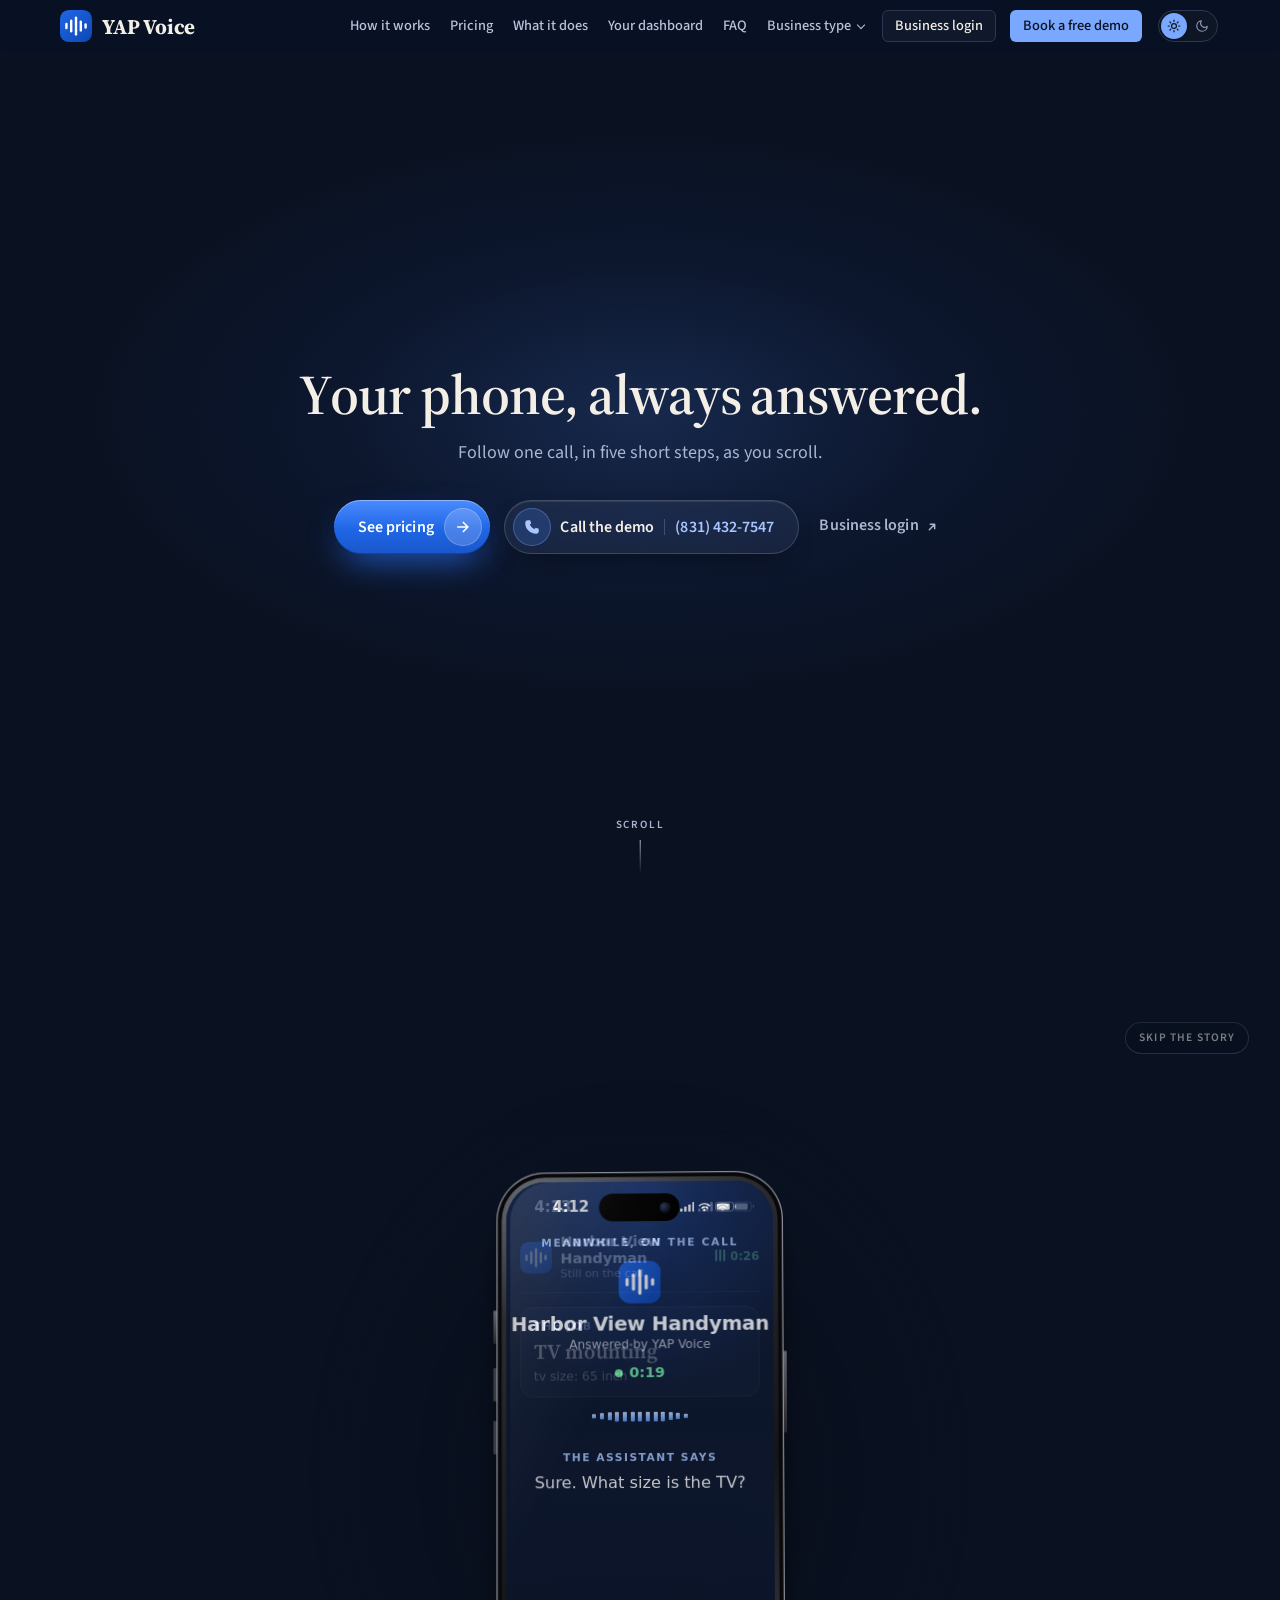
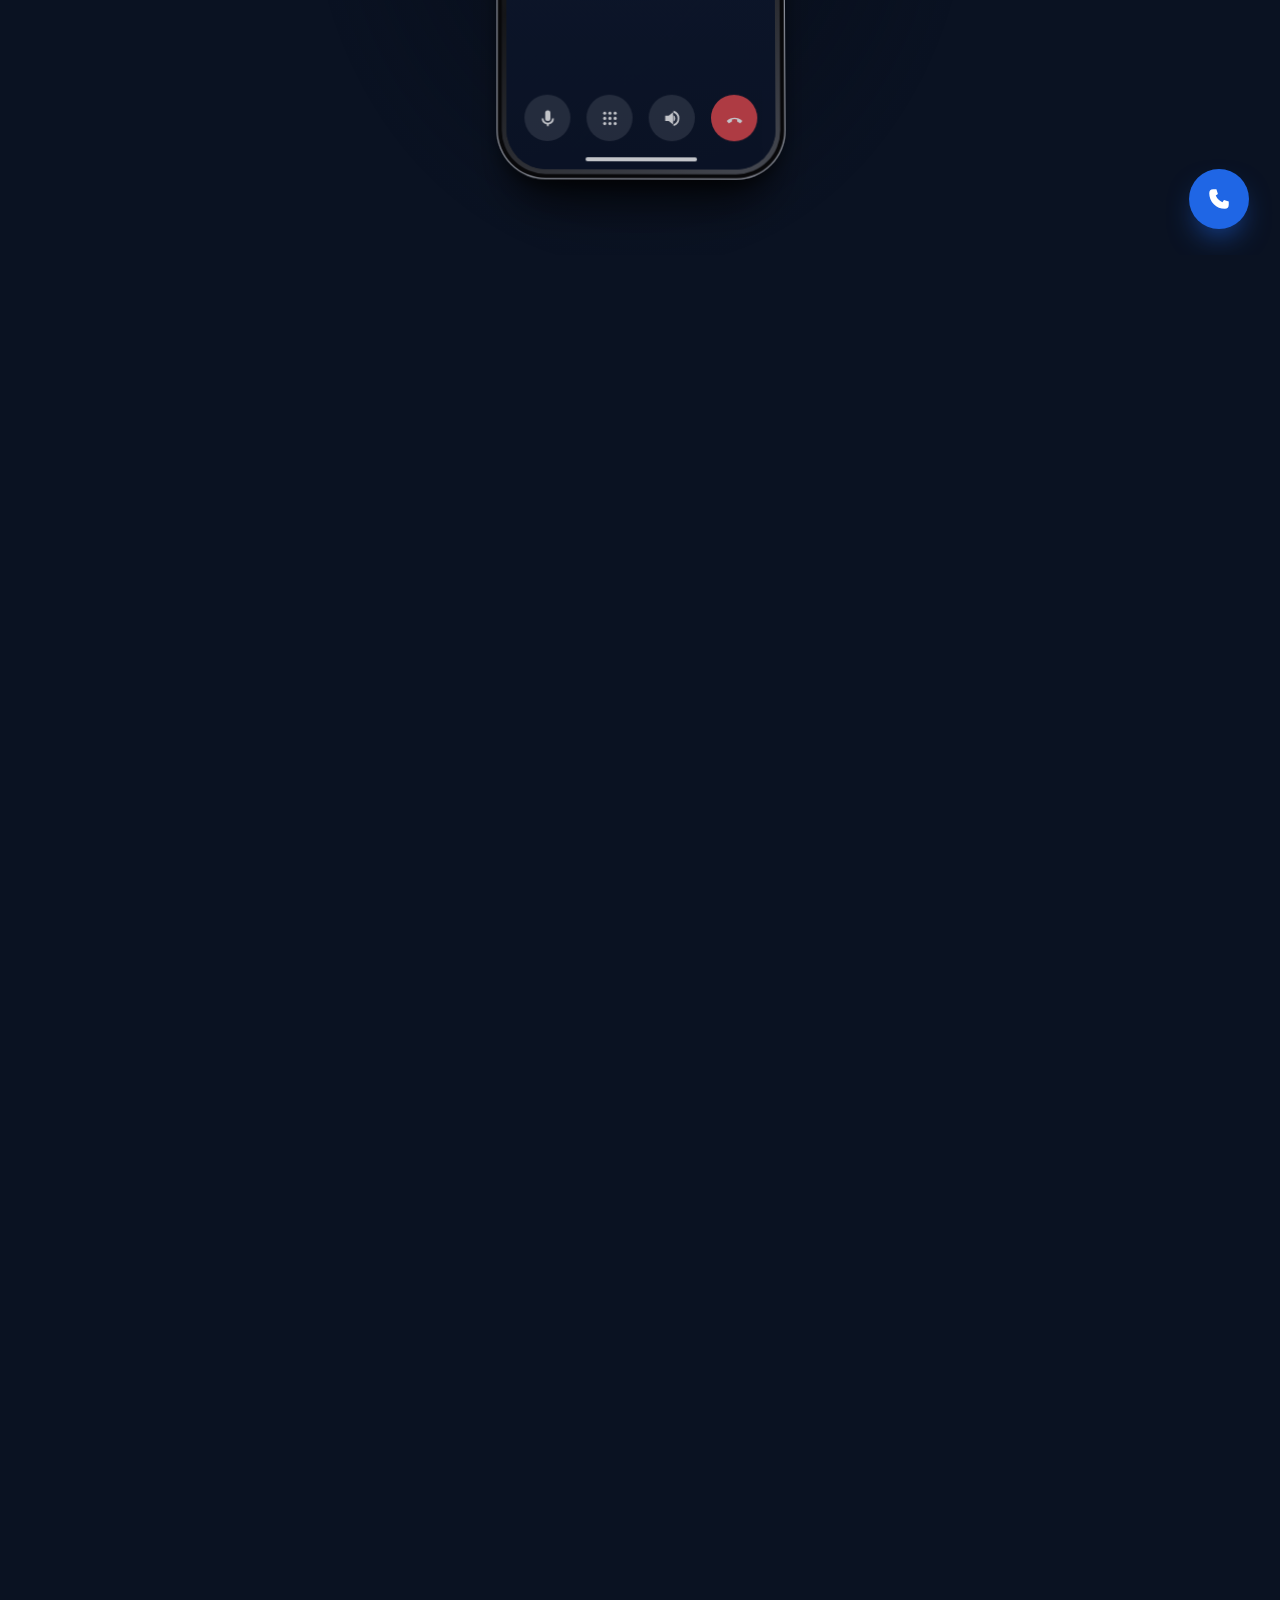
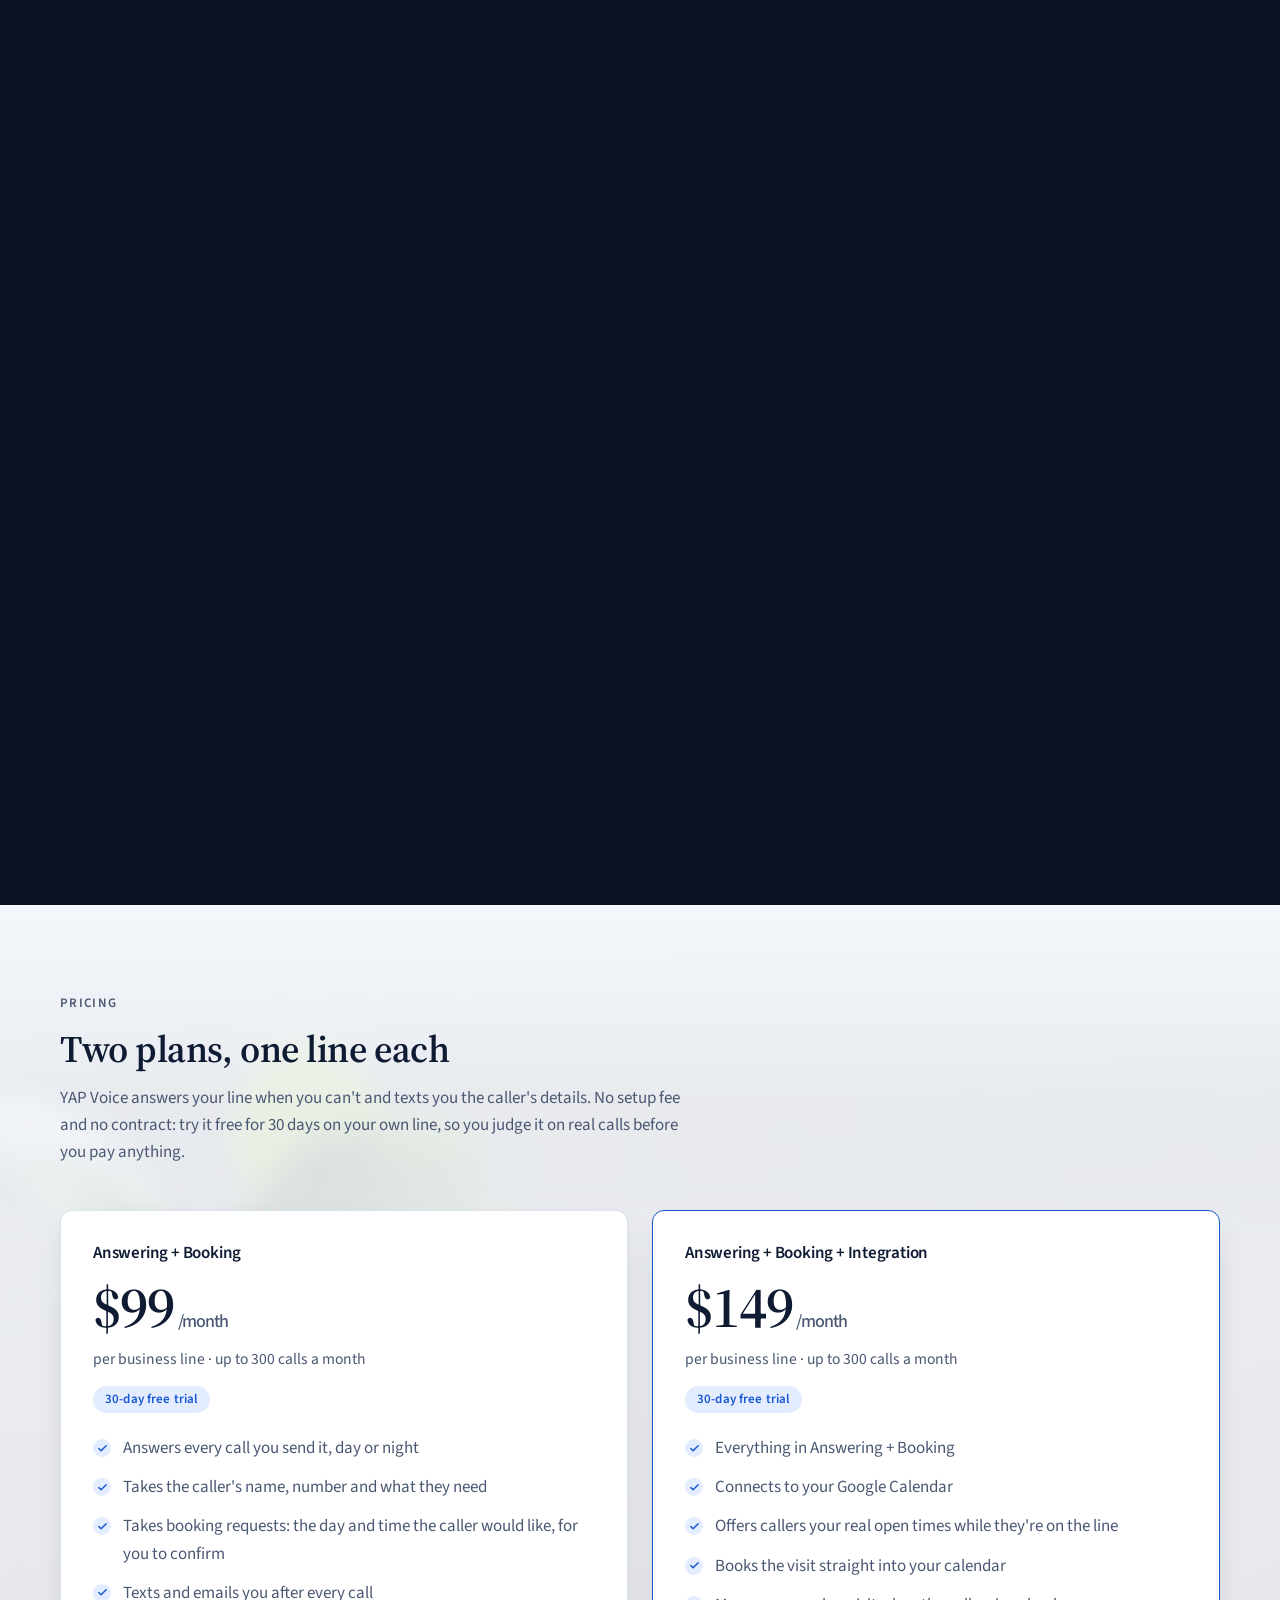
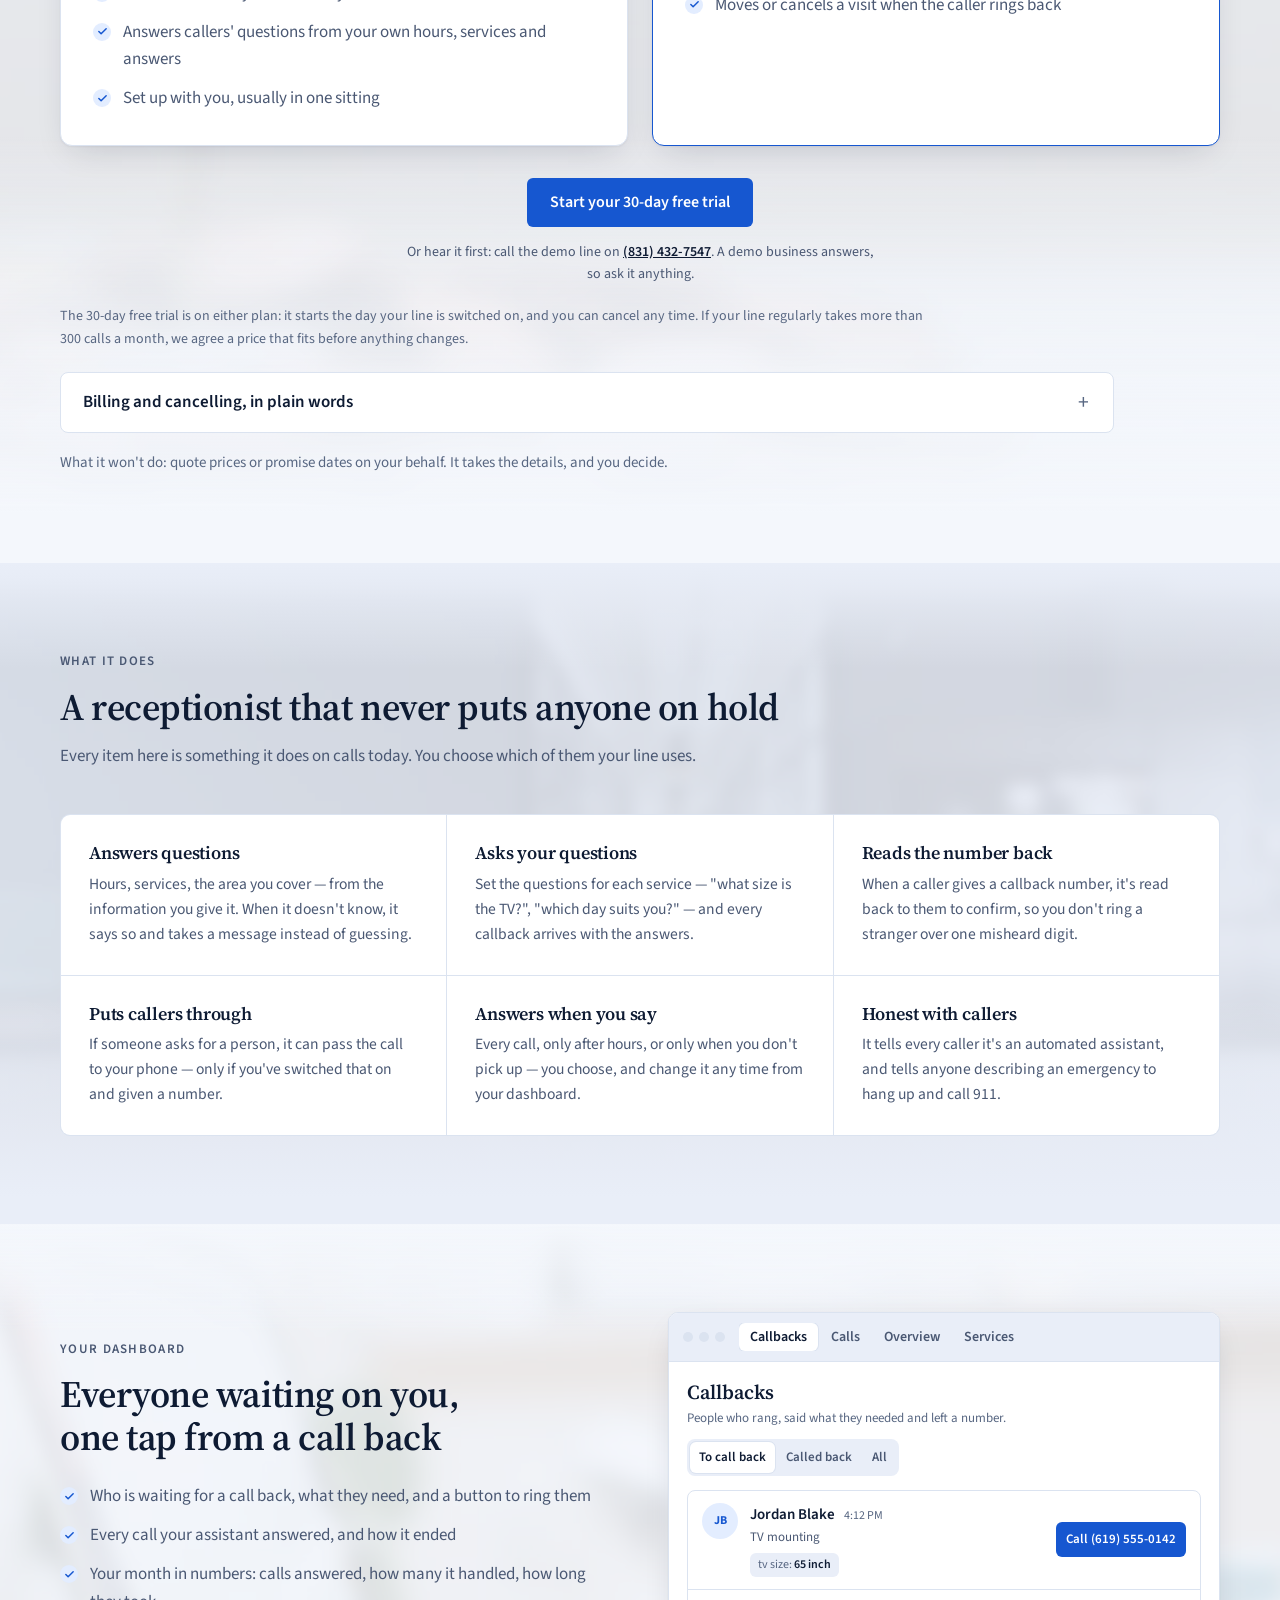
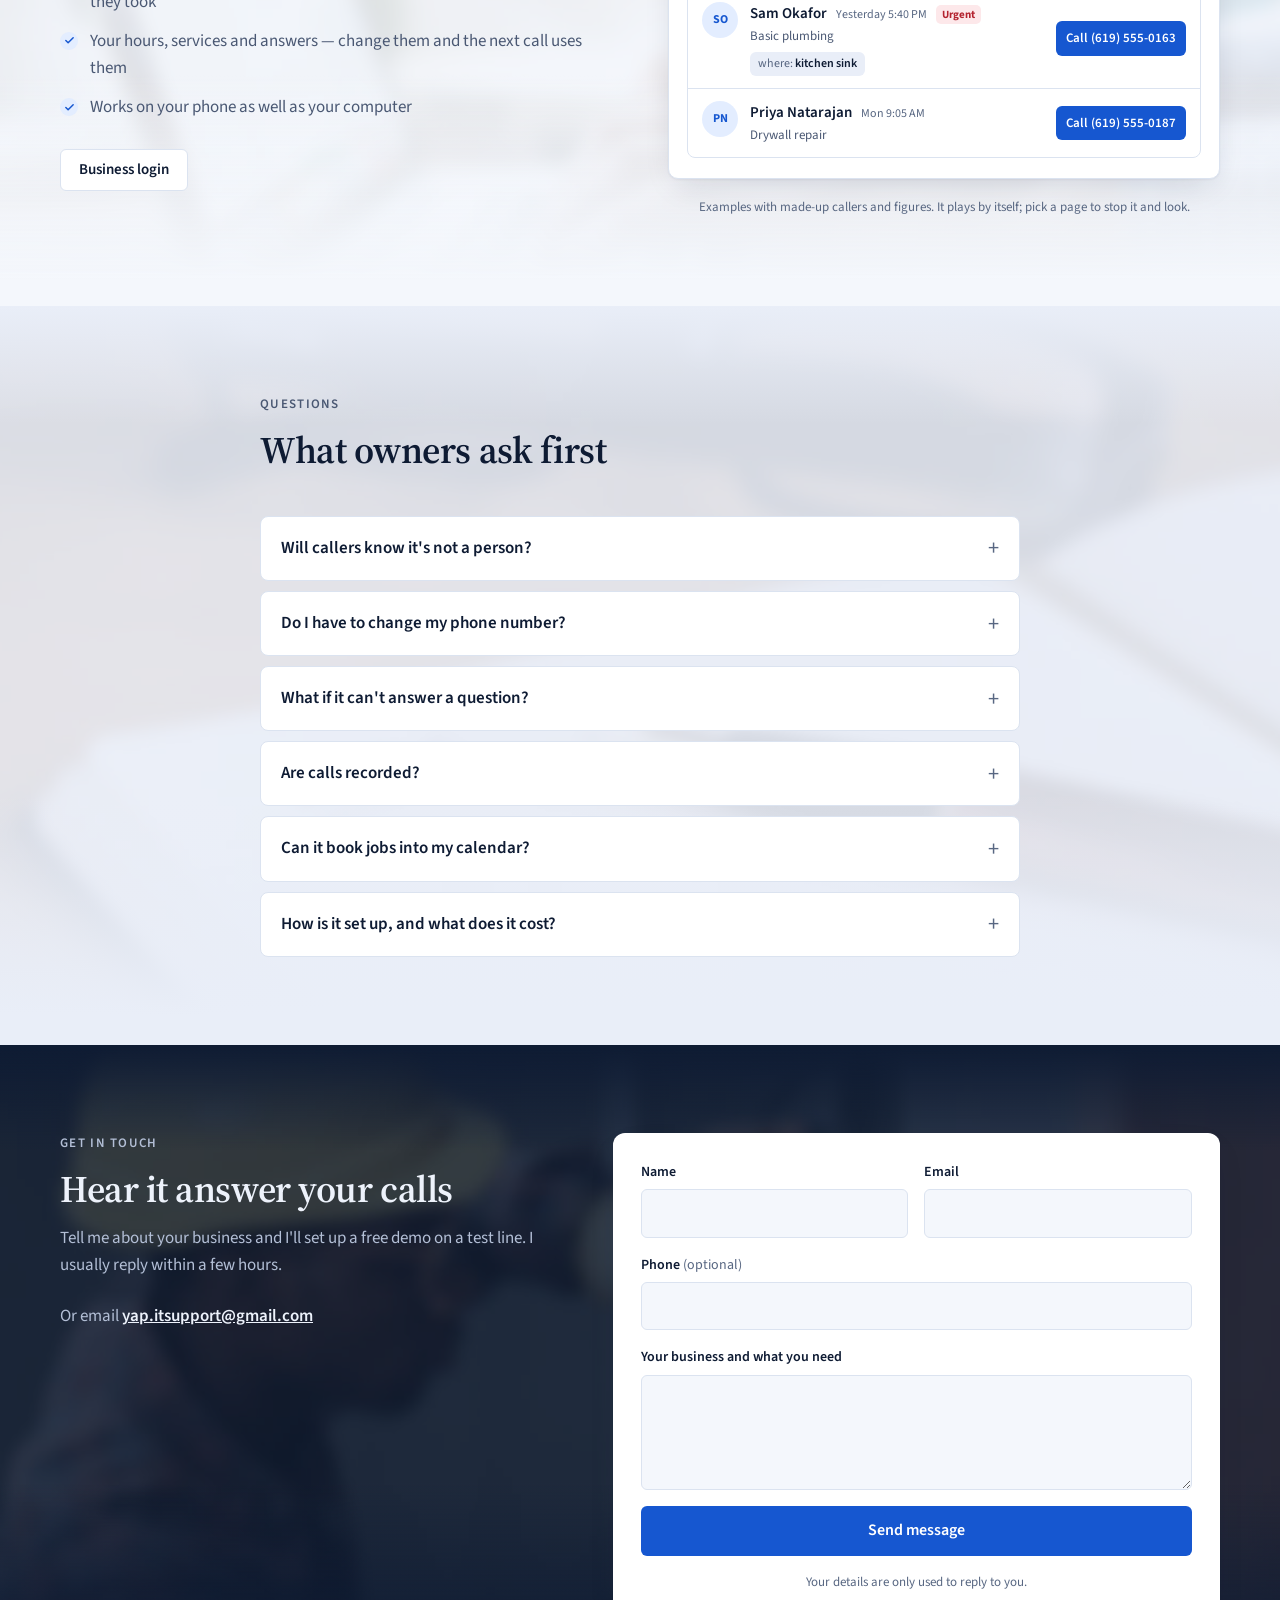
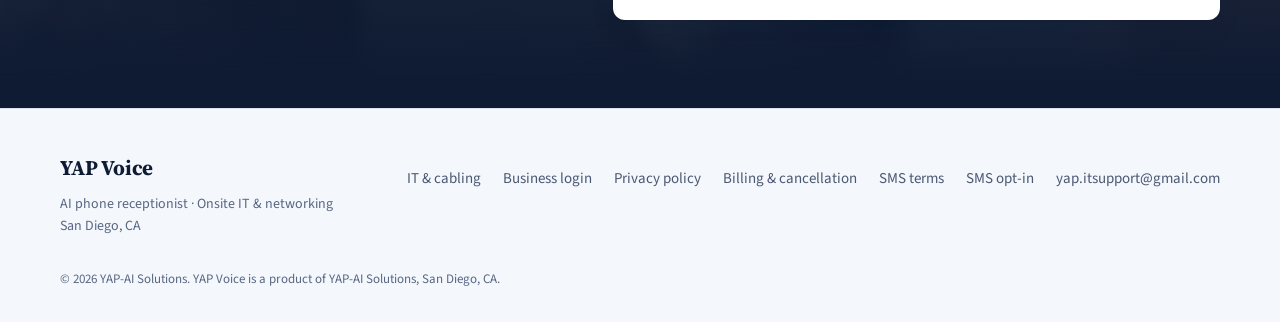
==== commit 19a75006: "Sample: the opening's three buttons, redrawn They were three plain boxes of the same weight. Now: "S" ====
--- a/index.html
+++ b/index.html
@@ -41,7 +41,7 @@
   <link rel="preconnect" href="https://fonts.gstatic.com" crossorigin />
   <link href="https://fonts.googleapis.com/css2?family=Source+Sans+3:wght@400;500;600;700&family=Source+Serif+4:opsz,wght@8..60,400..700&display=swap" rel="stylesheet" />
   <link rel="stylesheet" href="site.css?v=20261128f" />
-  <link rel="stylesheet" href="story.css?v=20261128g" />
+  <link rel="stylesheet" href="story.css?v=20261128h" />
 
   <!-- What search engines are told. Only what the product does: no
        spam filtering and no daily recap, because it has neither. -->
@@ -189,9 +189,9 @@
                a line is set up with its owner, and the price block's button
                is where that starts. -->
           <div class="st-ways">
-            <a href="#pricing" class="btn btn--primary btn--lg">See pricing</a>
-            <a href="tel:+18314327547" class="btn btn--ghost btn--lg">Call the demo: (831) 432-7547</a>
-            <a href="login.html" class="btn btn--ghost btn--lg">Business login</a>
+            <a href="#pricing" class="st-way st-way--main"><span>See pricing</span><i aria-hidden="true"><svg viewBox="0 0 24 24"><path d="M5 12h13M12.500 6l6 6-6 6"/></svg></i></a>
+            <a href="tel:+18314327547" class="st-way st-way--glass"><i aria-hidden="true"><svg viewBox="0 0 24 24"><path d="M6.6 3h3l1.4 4.4-2 1.4a12 12 0 0 0 6.2 6.2l1.4-2L21 14.4v3A3.6 3.6 0 0 1 17.4 21 14.4 14.4 0 0 1 3 6.6 3.6 3.6 0 0 1 6.6 3z"/></svg></i><span>Call the demo</span><b>(831) 432-7547</b></a>
+            <a href="login.html" class="st-way st-way--quiet"><span>Business login</span><svg viewBox="0 0 24 24" aria-hidden="true"><path d="M8 16 16 8M9.500 8H16v6.500"/></svg></a>
           </div>
           <div class="st-more" id="st-more">
           <p class="hero__lede">
--- a/story.css
+++ b/story.css
@@ -96,8 +96,37 @@
 .is-live .hero__title{cursor:default;max-width:900px;font-size:clamp(32px,5vw,56px);line-height:1.05;letter-spacing:-.02em}
 .is-live .st-sub{display:block;font:400 18px/1.5 var(--font-body);color:var(--st-muted);margin-top:14px}
 .st-slow .st-sub{animation:st-settle 2s ease backwards;animation-delay:4.1s}
-/* three ways on, under the headline's line: the price, the demo line, the owners' door */
-.is-live .st-ways{display:flex;flex-wrap:wrap;justify-content:center;gap:10px 12px;margin-top:30px}
+/* Three ways on, under the headline's line, in three weights so the eye knows which is first:
+   the price (a lit pill, its arrow moving on when pointed at), the demo line (a pill of frosted
+   glass with the number in it), and the owners' door (a quiet link). */
+.is-live .st-ways{display:flex;flex-wrap:wrap;align-items:center;justify-content:center;gap:14px 14px;margin-top:34px}
+.st-way{position:relative;display:inline-flex;align-items:center;gap:.62em;height:54px;padding:0 24px;border-radius:999px;font:600 1rem/1 var(--font-body);letter-spacing:.005em;color:var(--st-cream);text-decoration:none;white-space:nowrap;overflow:hidden;
+  transition:transform .35s cubic-bezier(.3,1.5,.5,1),box-shadow .3s ease,background-color .25s ease,border-color .25s ease,color .2s ease}
+.st-way svg{width:18px;height:18px;max-width:none;fill:none;stroke:currentColor;stroke-width:2.2;stroke-linecap:round;stroke-linejoin:round}
+.st-way:focus-visible{outline:3px solid #fff;outline-offset:3px;border-radius:999px}
+.st-way--main{padding-right:8px;color:#fff;background:linear-gradient(180deg,#4a8bff 0%,#1f66e5 55%,#1a56cc 100%);
+  box-shadow:inset 0 1px 0 rgba(255,255,255,.38),inset 0 -1px 0 rgba(8,28,80,.35),0 14px 34px -10px rgba(40,110,240,.85),0 2px 6px rgba(4,10,24,.5)}
+.st-way--main i{display:grid;place-items:center;width:38px;height:38px;border-radius:50%;background:rgba(255,255,255,.18);box-shadow:inset 0 0 0 1px rgba(255,255,255,.22);transition:transform .35s cubic-bezier(.3,1.5,.5,1),background-color .25s}
+.st-way--main::after{content:"";position:absolute;inset:0;pointer-events:none;background:linear-gradient(112deg,rgba(255,255,255,0) 34%,rgba(255,255,255,.42) 50%,rgba(255,255,255,0) 64%);transform:translateX(-130%)}
+.st-way--main:hover{transform:translateY(-2px);box-shadow:inset 0 1px 0 rgba(255,255,255,.45),inset 0 -1px 0 rgba(8,28,80,.35),0 20px 44px -10px rgba(60,130,255,.95),0 2px 6px rgba(4,10,24,.5)}
+.st-way--main:hover i{transform:translateX(3px);background:rgba(255,255,255,.28)}
+.st-way--main:hover::after{transform:translateX(130%);transition:transform .8s ease}
+.st-way--glass{padding-left:8px;background:rgba(255,255,255,.06);border:1px solid rgba(255,255,255,.16);box-shadow:inset 0 1px 0 rgba(255,255,255,.1),0 10px 30px -18px rgba(0,0,0,.9);backdrop-filter:blur(14px) saturate(1.3);-webkit-backdrop-filter:blur(14px) saturate(1.3)}
+.st-way--glass i{display:grid;place-items:center;width:38px;height:38px;border-radius:50%;background:rgba(74,139,255,.2);color:#a9c6ff;box-shadow:inset 0 0 0 1px rgba(122,168,255,.35)}
+.st-way--glass i svg{fill:currentColor;stroke:none}
+.st-way--glass b{font-weight:600;color:var(--st-sky);font-variant-numeric:tabular-nums;padding-left:.62em;border-left:1px solid rgba(255,255,255,.18)}
+.st-way--glass:hover{transform:translateY(-2px);background:rgba(255,255,255,.1);border-color:rgba(255,255,255,.3)}
+.st-way--quiet{height:auto;padding:10px 6px;gap:.35em;color:var(--st-muted);font-weight:600;overflow:visible}
+.st-way--quiet span{background:linear-gradient(currentColor,currentColor) 0 100%/0 1px no-repeat;padding-bottom:3px;transition:background-size .3s ease}
+.st-way--quiet svg{width:16px;height:16px;transition:transform .3s cubic-bezier(.3,1.5,.5,1)}
+.st-way--quiet:hover{color:var(--st-cream)}
+.st-way--quiet:hover span{background-size:100% 1px}
+.st-way--quiet:hover svg{transform:translate(2px,-2px)}
+@media (max-width:560px){
+  .is-live .st-ways{flex-direction:column;gap:12px}
+  .st-way--main,.st-way--glass{width:min(100%,320px);justify-content:space-between}
+  .st-way--glass{justify-content:flex-start}.st-way--glass b{margin-left:auto}
+}
 .st-slow .st-ways{animation:st-settle 1.8s ease backwards;animation-delay:4.9s}
 .st-slow .st-hint{animation-delay:5.8s}
 .st-word{display:inline-block;white-space:nowrap}
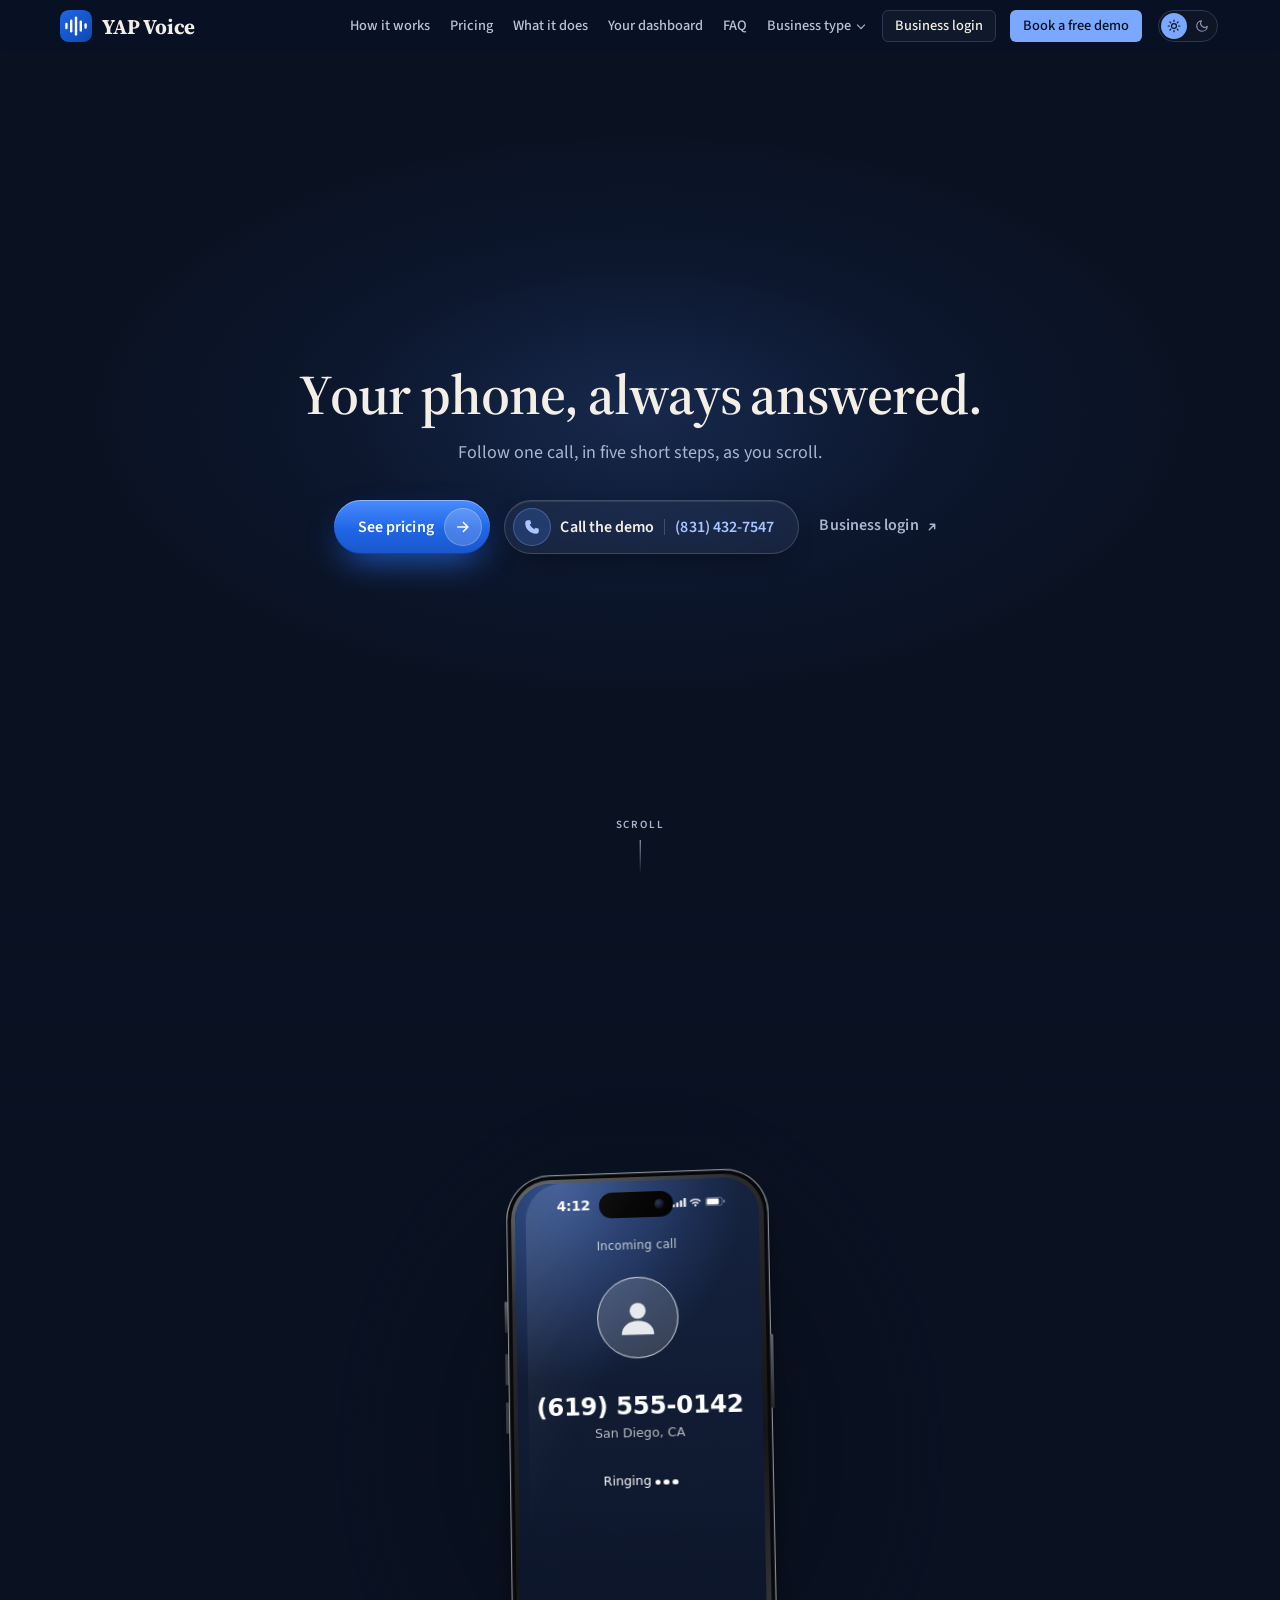
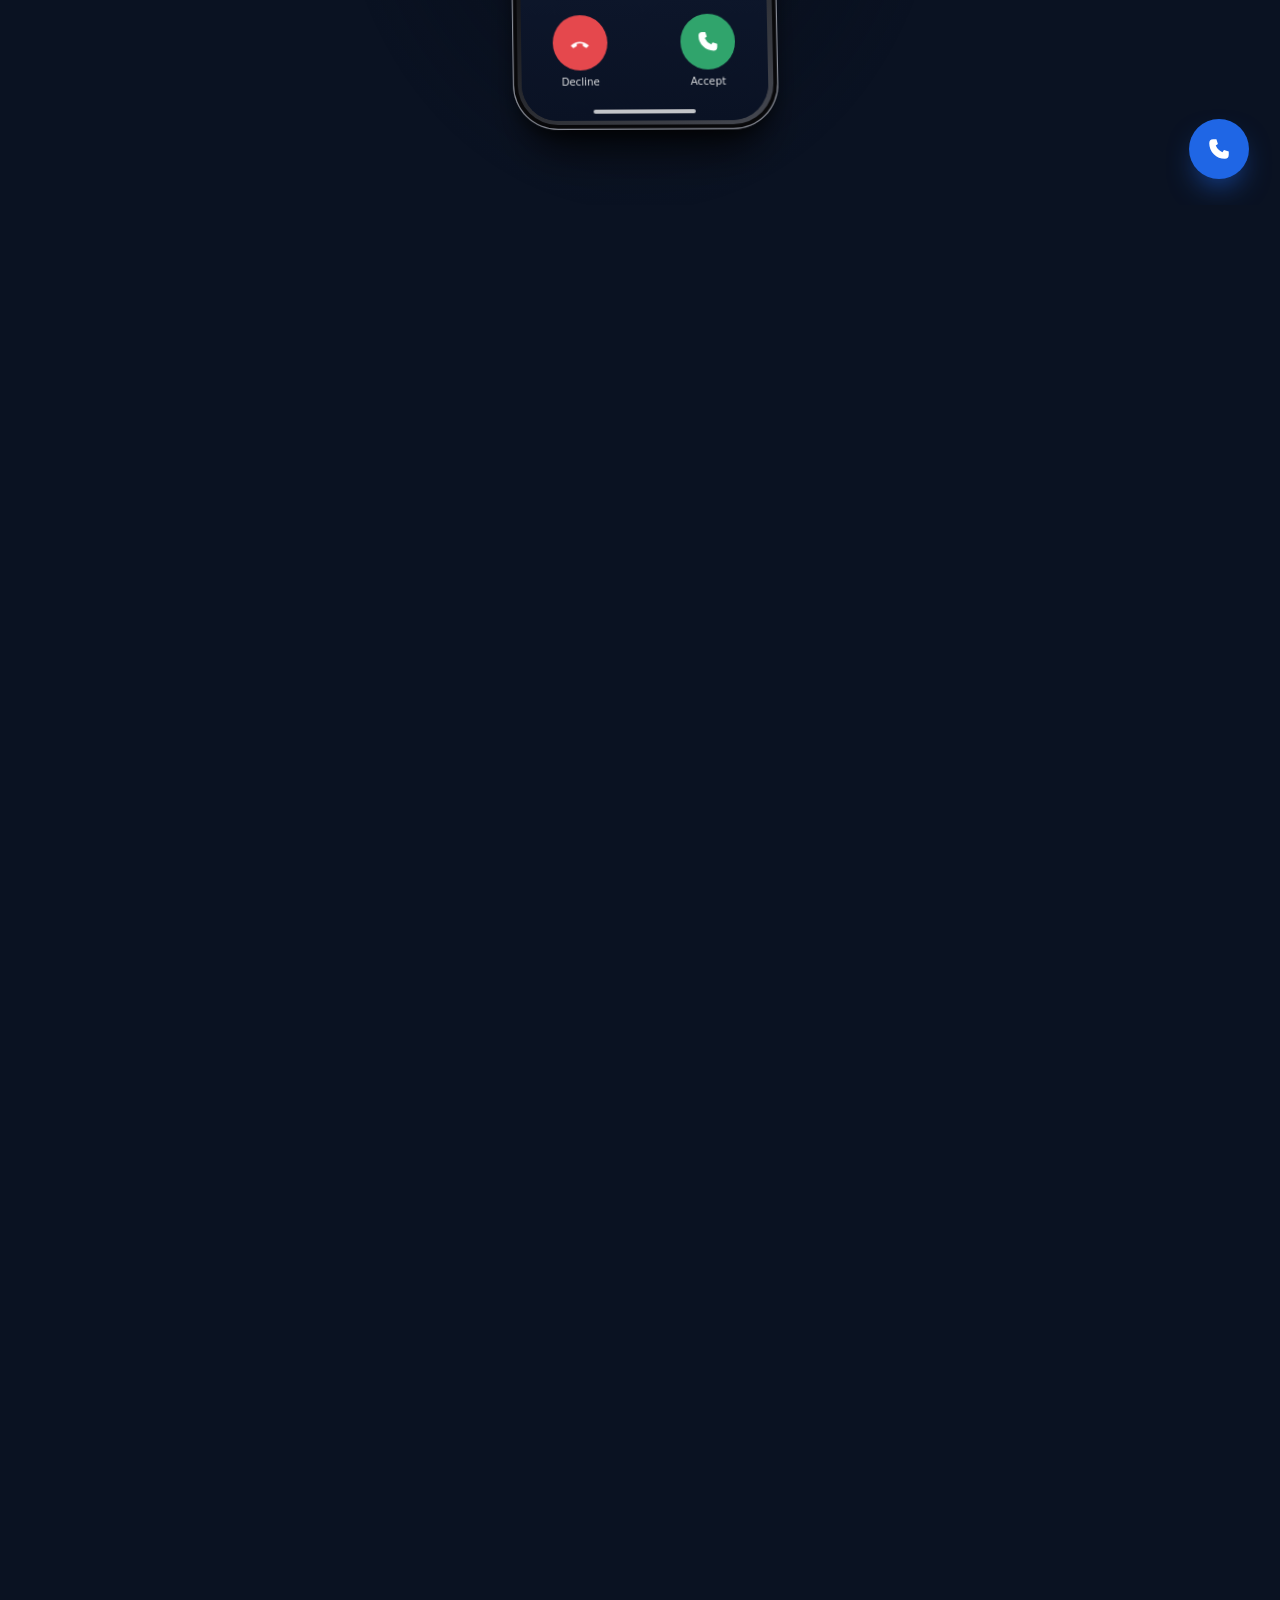
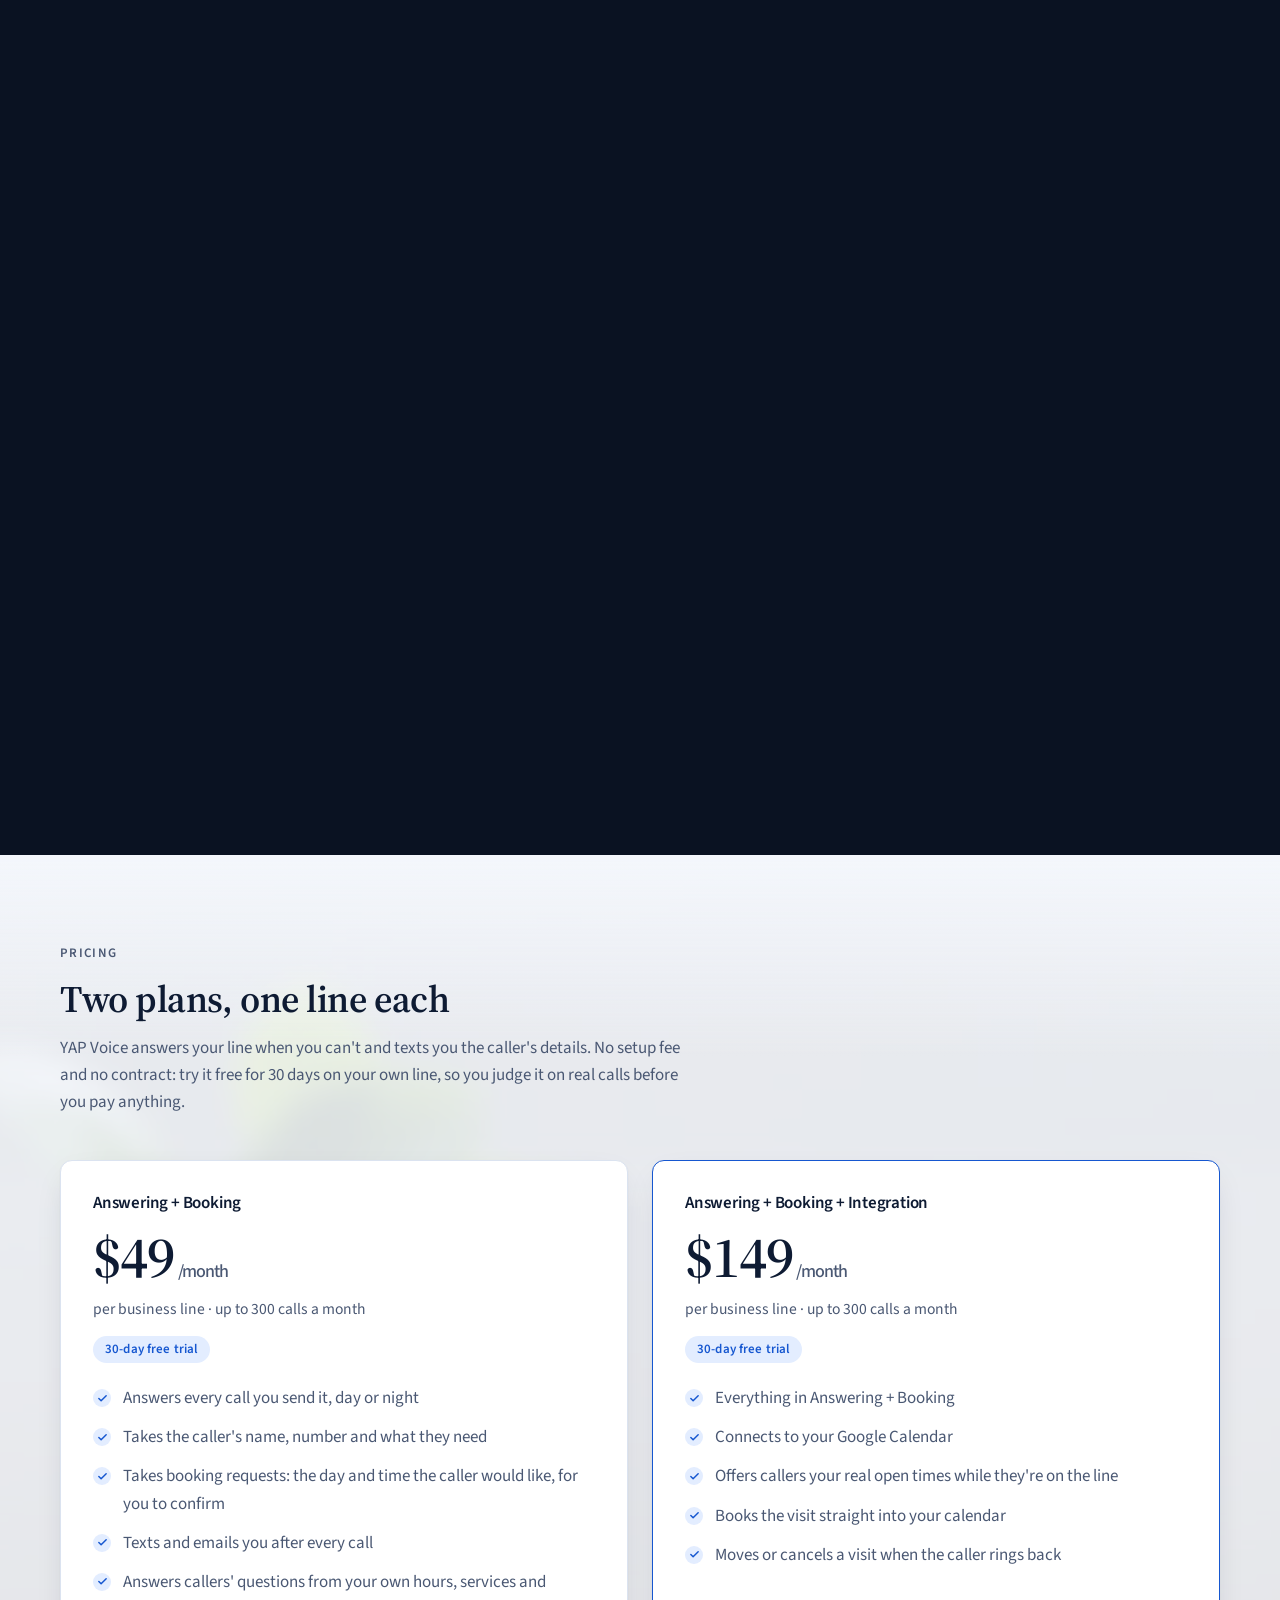
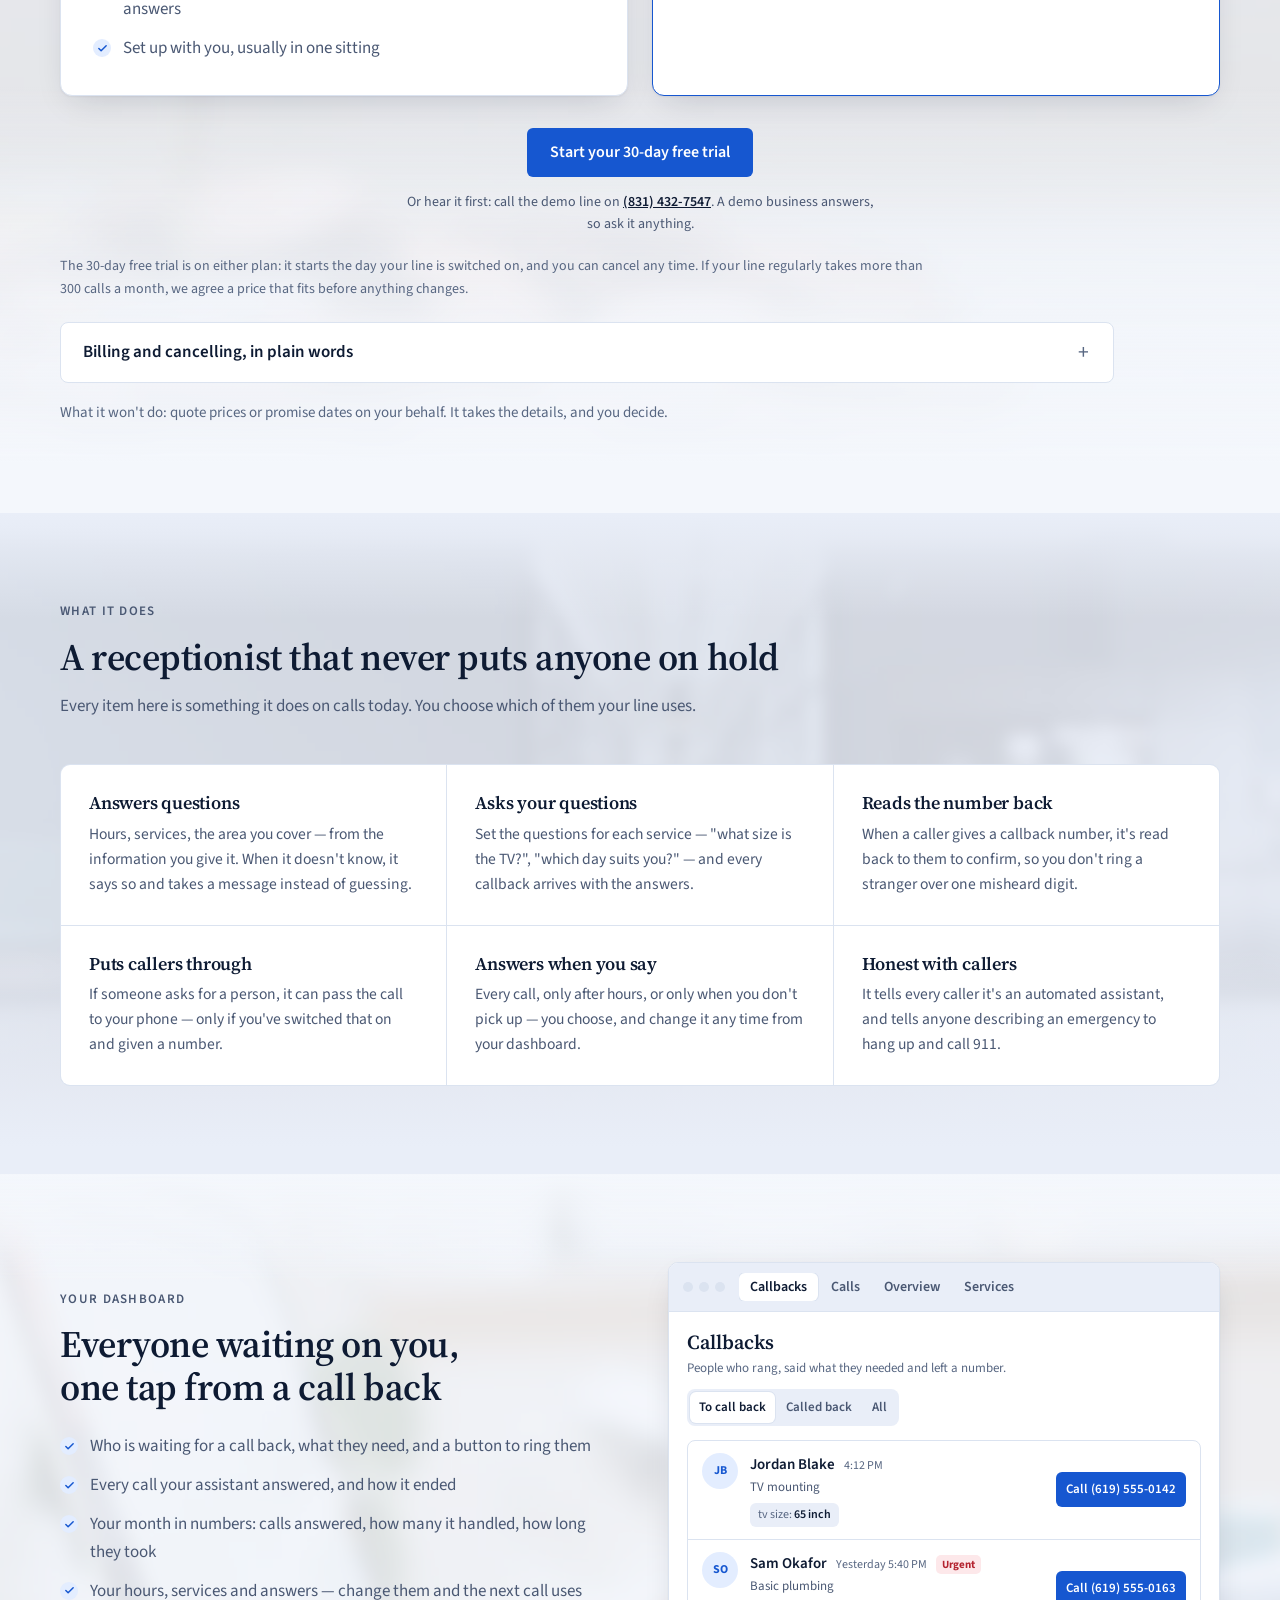
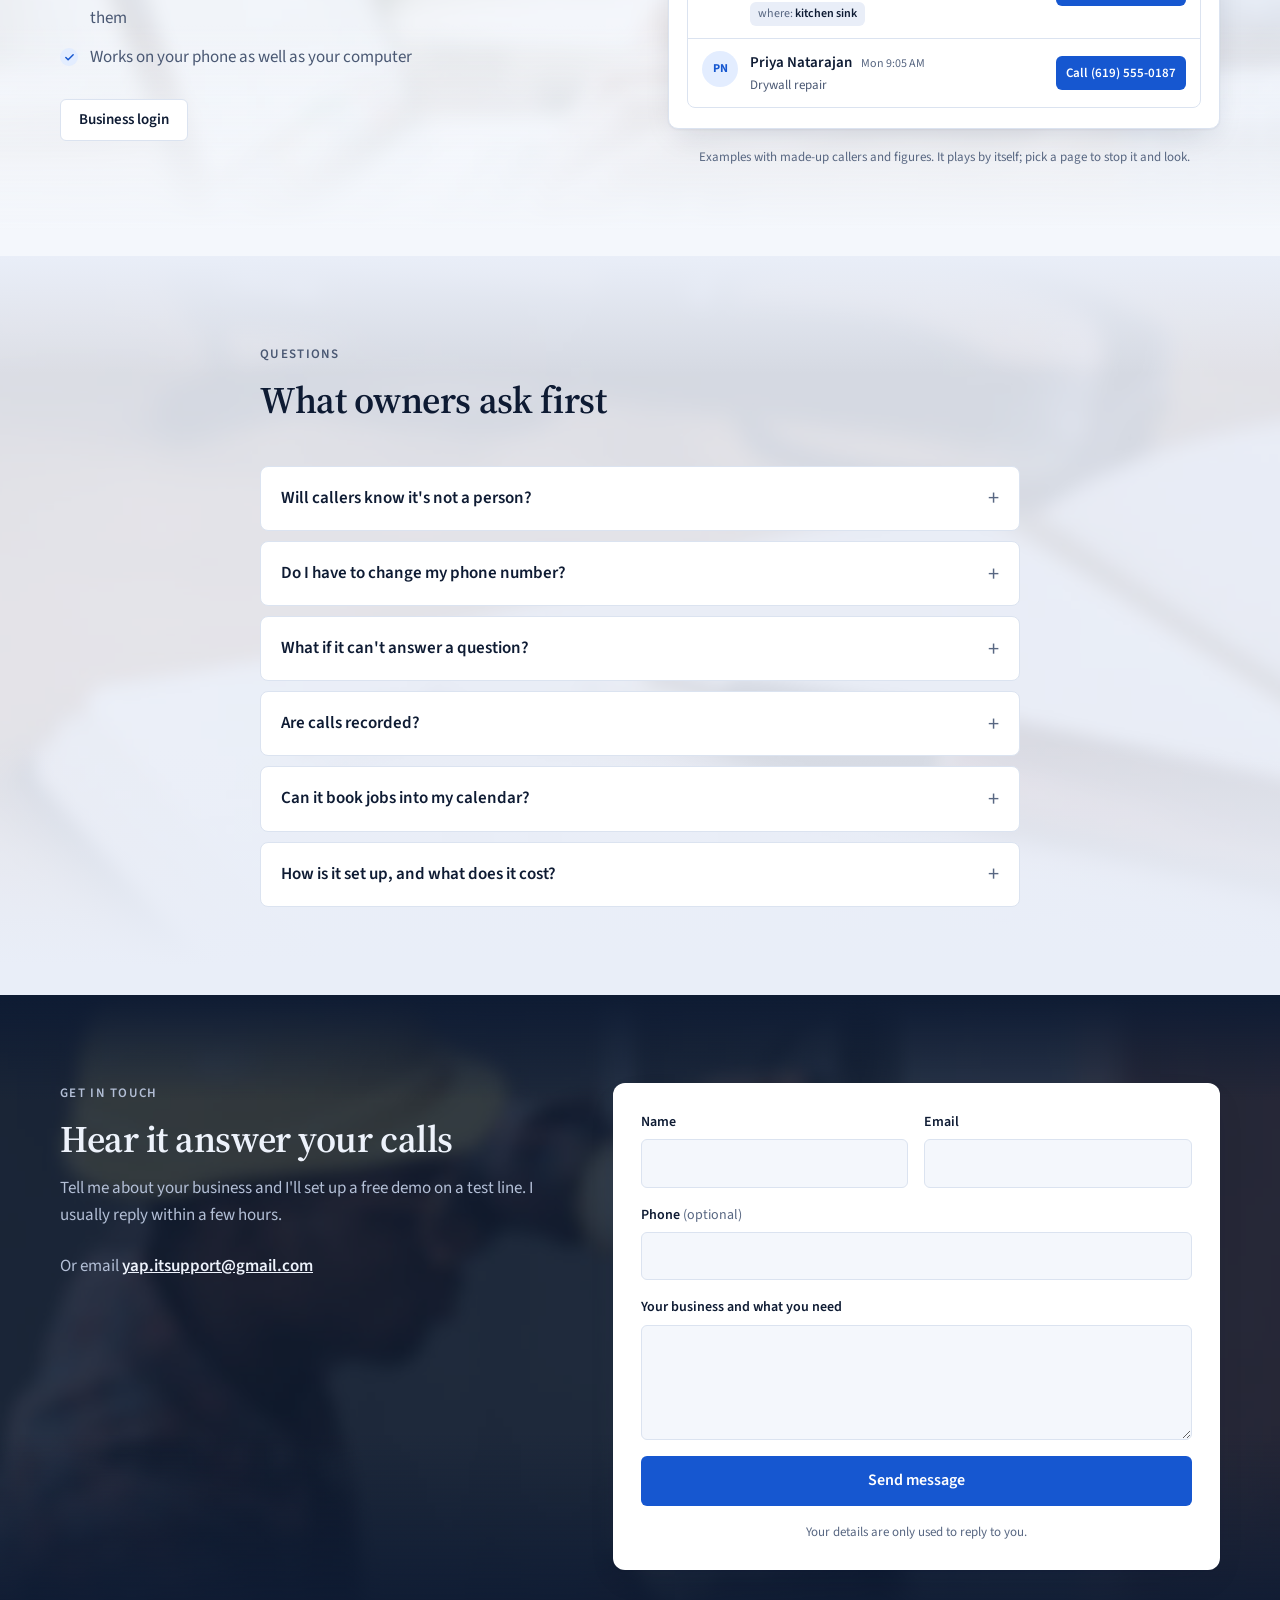
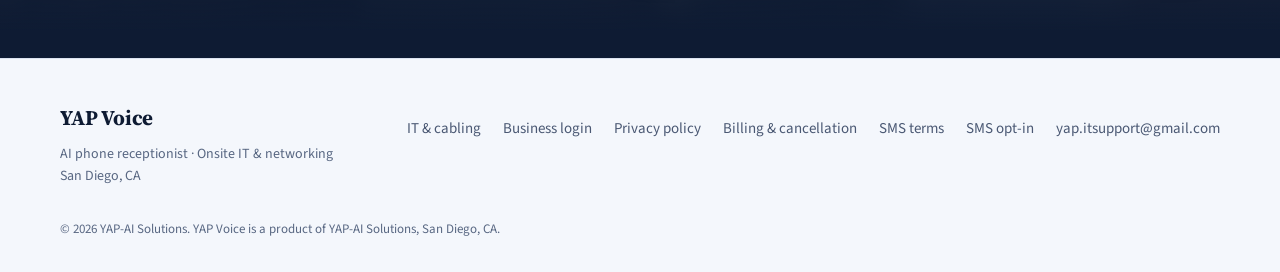
==== commit 5b174034: "Sample: $49 a month, and a story that ends with the visit booked - Answering + Booking is $49 a mont" ====
--- a/index.html
+++ b/index.html
@@ -41,7 +41,7 @@
   <link rel="preconnect" href="https://fonts.gstatic.com" crossorigin />
   <link href="https://fonts.googleapis.com/css2?family=Source+Sans+3:wght@400;500;600;700&family=Source+Serif+4:opsz,wght@8..60,400..700&display=swap" rel="stylesheet" />
   <link rel="stylesheet" href="site.css?v=20261128f" />
-  <link rel="stylesheet" href="story.css?v=20261128h" />
+  <link rel="stylesheet" href="story.css?v=20261128i" />
 
   <!-- What search engines are told. Only what the product does: no
        spam filtering and no daily recap, because it has neither. -->
@@ -162,7 +162,7 @@
          It used to be a phone beside the headline that played the call by
          itself, and a "How it works" section of four drawings further
          down. The owner chose this instead (28 Nov). -->
-    <section class="story hero--work" id="top" aria-labelledby="hero-title" data-film="img/story/" data-open="slow">
+    <section class="story hero--work" id="top" aria-labelledby="hero-title" data-film="img/story/" data-open="slow" data-flow="booked">
       <div class="st-cover">
         <div class="st-panel">
           <div class="wrap st-intro">
@@ -234,9 +234,9 @@
           <!-- STORY WORDS: written by tools/build_pages.py, do not edit here -->
           <li><div class="st-in"><p class="st-label">Step one</p><h2>A customer calls. You can't pick up.</h2><p class="st-lede">Your hands are full, so the call passes to YAP Voice.</p></div></li>
           <li><div class="st-in"><p class="st-label">Step two</p><h2>It answers in your business's name.</h2><p class="st-lede">It tells the caller it's an AI assistant, then answers their questions.</p></div></li>
-          <li><div class="st-in"><p class="st-label">Step three</p><h2>It takes down what matters.</h2><p class="st-lede">The job, the name and the number, asked the way you'd ask.</p></div></li>
-          <li><div class="st-in"><p class="st-label">Step four</p><h2>The details land on your phone.</h2><p class="st-lede">A text and an email, moments after the call. Nothing is recorded.</p></div></li>
-          <li><div class="st-in"><p class="st-label">Step five</p><h2>You call back while the job is still open.</h2><p class="st-lede">Hear it answer for yourself: <a href="tel:+18314327547"><b>831-432-7547</b></a></p></div></li>
+          <li><div class="st-in"><p class="st-label">Step three</p><h2>It takes down what matters.</h2><p class="st-lede">The job, the name and the number, asked the way you'd ask. Nothing is recorded.</p></div></li>
+          <li><div class="st-in"><p class="st-label">Step four</p><h2>It books the visit, on the call.</h2><p class="st-lede">With your Google Calendar connected, it offers your open times and puts the visit straight in.</p></div></li>
+          <li><div class="st-in"><p class="st-label">Step five</p><h2>You get the details. Nobody has to call back.</h2><p class="st-lede">A text and an email, moments after the call. Hear it answer for yourself: <a href="tel:+18314327547"><b>831-432-7547</b></a></p></div></li>
           <!-- /STORY WORDS -->
         </ol>
         <p class="st-credit">Stock footage. The business and the caller are made up.</p>
@@ -292,16 +292,19 @@
             <div data-at=".54"><small>Number</small><b>(619) 555-0142</b></div>
           </div>
         </div>
+        <div class="st-view st-v2 st-book" data-time="4:13">
+          <div class="st-bar"><svg viewBox="0 0 40 40"><rect width="40" height="40" rx="11" fill="url(#mark)"/><g fill="#fff"><rect x="6.5" y="16" width="3" height="8" rx="1.5"/><rect x="12.5" y="12" width="3" height="16" rx="1.5"/><rect x="18.5" y="8" width="3" height="24" rx="1.5"/><rect x="24.5" y="13" width="3" height="14" rx="1.5"/><rect x="30.5" y="16.5" width="3" height="7" rx="1.5"/></g></svg><div><b>Harbor View Handyman</b><small>Still on the call</small></div><em><i class="st-live"><i></i><i></i><i></i></i><span data-clock="48,66">0:48</span></em></div>
+          <p class="st-open-times">Your open times, from your Google Calendar</p>
+          <div class="st-slots"><span><i data-at=".3"></i><b>Fri 10:00 AM</b></span><span><b>Fri 2:30 PM</b></span><span><b>Mon 9:00 AM</b></span></div>
+          <p class="st-say st-say--line" data-at=".3"><small>The customer says</small>Friday at ten works.</p>
+          <div class="st-booked" data-at=".56"><i><svg viewBox="0 0 24 24"><path d="M5 12.500l4.500 4.500L19 7.500"/></svg></i><div><small>Booked in your Google Calendar</small><b>Fri, Nov 20 · 10:00 AM</b><span>TV mounting · Jordan Blake</span></div></div>
+        </div>
         <div class="st-view st-v3" data-time="4:14">
           <div class="st-date">Thursday, November 19</div><div class="st-time">4:14</div>
           <div class="st-note" data-at=".2"><div class="st-hd"><i><svg viewBox="0 0 24 24"><path d="M4 4h16a2 2 0 0 1 2 2v9a2 2 0 0 1-2 2H9l-5 4v-4a2 2 0 0 1-2-2V6a2 2 0 0 1 2-2z"/></svg></i>Messages<span>now</span></div>
-          <p><b>YAP Voice: New enquiry for Harbor View Handyman</b><br>Services: TV mounting<br>Name: Jordan Blake<br>Phone: +16195550142<br>tv size: 65 inch</p></div>
-        </div>
-        <div class="st-view st-v4" data-time="4:15">
-          <h4>Callbacks</h4><div class="st-sub">Harbor View Handyman · today</div>
-          <div class="st-row st-first"><b>Jordan Blake</b><span>TV mounting · 4:12 PM</span><a>Call back</a></div>
-          <div class="st-row st-done"><b>Sam Okafor</b><span>Basic plumbing · Yesterday 5:40 PM</span><a>Called</a></div>
-          <div class="st-row st-done"><b>Priya Natarajan</b><span>Drywall repair · Mon 9:05 AM</span><a>Called</a></div>
+          <p><b>YAP Voice: New enquiry for Harbor View Handyman</b><br>Services: TV mounting<br>Name: Jordan Blake<br>Phone: +16195550142<br>tv size: 65 inch<br>Visit: Fri 11/20, 10:00 AM</p></div>
+          <div class="st-note st-cal" data-at=".5"><div class="st-hd"><i><svg viewBox="0 0 24 24"><path d="M7 3v3M17 3v3M4 9h16M6 5h12a2 2 0 0 1 2 2v11a2 2 0 0 1-2 2H6a2 2 0 0 1-2-2V7a2 2 0 0 1 2-2z"/></svg></i>Calendar<span>now</span></div>
+          <p><b>TV mounting · Jordan Blake</b><br>Fri, Nov 20 · 10:00 AM</p></div>
         </div>
         <!-- /STORY PHONE -->
         <div class="st-glass" id="st-glass"></div><div class="st-shine" id="st-shine"></div>
@@ -343,7 +346,7 @@
         <div class="plans">
           <article class="plan">
             <h3 class="plan__name">Answering + Booking</h3>
-            <p class="plan__amount">$99<span class="plan__per">/month</span></p>
+            <p class="plan__amount">$49<span class="plan__per">/month</span></p>
             <p class="plan__sub">per business line · up to 300 calls a month</p>
             <p class="plan__trial">30-day free trial</p>
             <ul class="ticks plan__list" role="list">
@@ -380,15 +383,15 @@
         <details class="billing" id="billing">
           <summary>Billing and cancelling, in plain words</summary>
           <div class="billing__body">
-          <p class="updated">Last updated: November 24, 2026</p>
+          <p class="updated">Last updated: November 28, 2026</p>
 
           <p>YAP VOICE is a product of <strong>YAP-AI Solutions</strong> ("I", "me", or "my"), San Diego, CA. This says what a business pays for YAP VOICE, when it pays, how to cancel, and what happens when it does. It is written to be read in a few minutes.</p>
 
           <h3 id="billing-plans">Plans and Prices</h3>
           <ul>
-          <li><strong>Answering + Booking: $99 a month</strong> for each business phone line. The assistant answers the calls you send it, takes the caller's name, number and what they need, takes the day and time they would like as a booking request for you to confirm, answers questions from the information you give it, and texts and emails you after each call.</li>
+          <li><strong>Answering + Booking: $49 a month</strong> for each business phone line. The assistant answers the calls you send it, takes the caller's name, number and what they need, takes the day and time they would like as a booking request for you to confirm, answers questions from the information you give it, and texts and emails you after each call.</li>
           <li><strong>Answering + Booking + Integration: $149 a month</strong> for each business phone line. Everything in Answering + Booking, with your own Google Calendar connected: the assistant offers callers your real open times and books, moves and cancels visits in your calendar.</li>
-          <li>A restaurant's line is on the $99 plan. Its booking requests are table requests, which you confirm.</li>
+          <li>A restaurant's line is on the $49 plan. Its booking requests are table requests, which you confirm.</li>
           </ul>
           <p>There is no setup fee and no minimum term. Prices are in US dollars. If the law requires me to collect a tax on the service, it is shown before you pay.</p>
 
@@ -627,7 +630,7 @@
           </details>
           <details>
             <summary>How is it set up, and what does it cost?</summary>
-            <p>We set it up with you: your services, hours, the questions you want asked, and where callbacks should go. It's <a href="#pricing">$99 a month per line</a>, or $149 with your Google Calendar connected so visits are booked straight into it, and the first 30 days are free. Each plan covers up to 300 calls a month; if your line regularly takes more, we agree a price that fits before anything changes.</p>
+            <p>We set it up with you: your services, hours, the questions you want asked, and where callbacks should go. It's <a href="#pricing">$49 a month per line</a>, or $149 with your Google Calendar connected so visits are booked straight into it, and the first 30 days are free. Each plan covers up to 300 calls a month; if your line regularly takes more, we agree a price that fits before anything changes.</p>
           </details>
         </div>
       </div>
@@ -715,6 +718,6 @@
 
   <script src="types.js?v=20261123c"></script>
   <script src="script.js?v=20261128f"></script>
-  <script src="story.js?v=20261128f"></script>
+  <script src="story.js?v=20261128i"></script>
 </body>
 </html>
--- a/story.css
+++ b/story.css
@@ -263,6 +263,24 @@
 .st-keys svg{width:1.95em;height:1.95em;fill:#fff;max-width:none}
 .st-keys .st-end{background:#e5484d}
 .st-v1 .st-home{margin-top:1.5em}
+/* STEP FOUR, on a trade's page: the visit is booked while the caller is still on the line. The
+   owner's open times as three chips, the one the caller takes lit, then the booking itself. */
+.st-open-times{font-size:1em;font-weight:700;letter-spacing:.14em;text-transform:uppercase;color:var(--st-sky);margin:1.5em 1.5em 0;line-height:1.4}
+.st-slots{display:grid;gap:.7em;margin:.95em 1.3em 0}
+.st-slots span{position:relative;display:block;border:.08em solid rgba(255,255,255,.14);border-radius:1.1em;padding:.85em 1.1em;background:#16233f}
+.st-slots b{position:relative;font-size:1.5em;font-weight:600;font-variant-numeric:tabular-nums}
+.st-slots i{position:absolute;inset:-.08em;border-radius:1.1em;background:rgba(31,102,229,.38);box-shadow:inset 0 0 0 .14em #5c98ff;translate:none!important}
+.st-say--line{position:static;margin:1.1em 1.5em 0;font-size:1.45em}
+.st-booked{display:flex;align-items:center;gap:1em;margin:1.2em 1.3em 0;padding:1.1em 1.2em;border-radius:1.3em;background:linear-gradient(180deg,#143d2b,#0f2f22);border:.08em solid rgba(110,231,160,.4)}
+.st-booked i{flex:none;display:grid;place-items:center;width:3.4em;height:3.4em;border-radius:50%;background:#30a46c}
+.st-booked svg{width:1.9em;height:1.9em;max-width:none;fill:none;stroke:#fff;stroke-width:2.6;stroke-linecap:round;stroke-linejoin:round}
+.st-booked small{display:block;font-size:.95em;font-weight:700;letter-spacing:.12em;text-transform:uppercase;color:#6ee7a0}
+.st-booked b{display:block;font:600 1.75em/1.2 var(--font-display);margin-top:.3em}
+.st-booked span{display:block;font-size:1.12em;opacity:.78;margin-top:.25em}
+/* STEP FIVE, on a trade's page: under the text, the visit as it sits in the owner's calendar */
+.st-cal{margin-top:.9em}
+.st-note.st-cal .st-hd i{background:#1a73e8}
+.st-note.st-cal .st-hd i svg{fill:none;stroke:#fff;stroke-width:2.2;stroke-linecap:round;stroke-linejoin:round}
 /* in the next step's heading: three small bars that keep moving, because the call is still on */
 .st-live{display:inline-flex;align-items:center;gap:.16em;height:1em;margin-right:.45em;vertical-align:-.1em}
 .st-live i{width:.18em;height:100%;border-radius:.1em;background:currentColor;animation:st-sound 1s ease-in-out infinite}
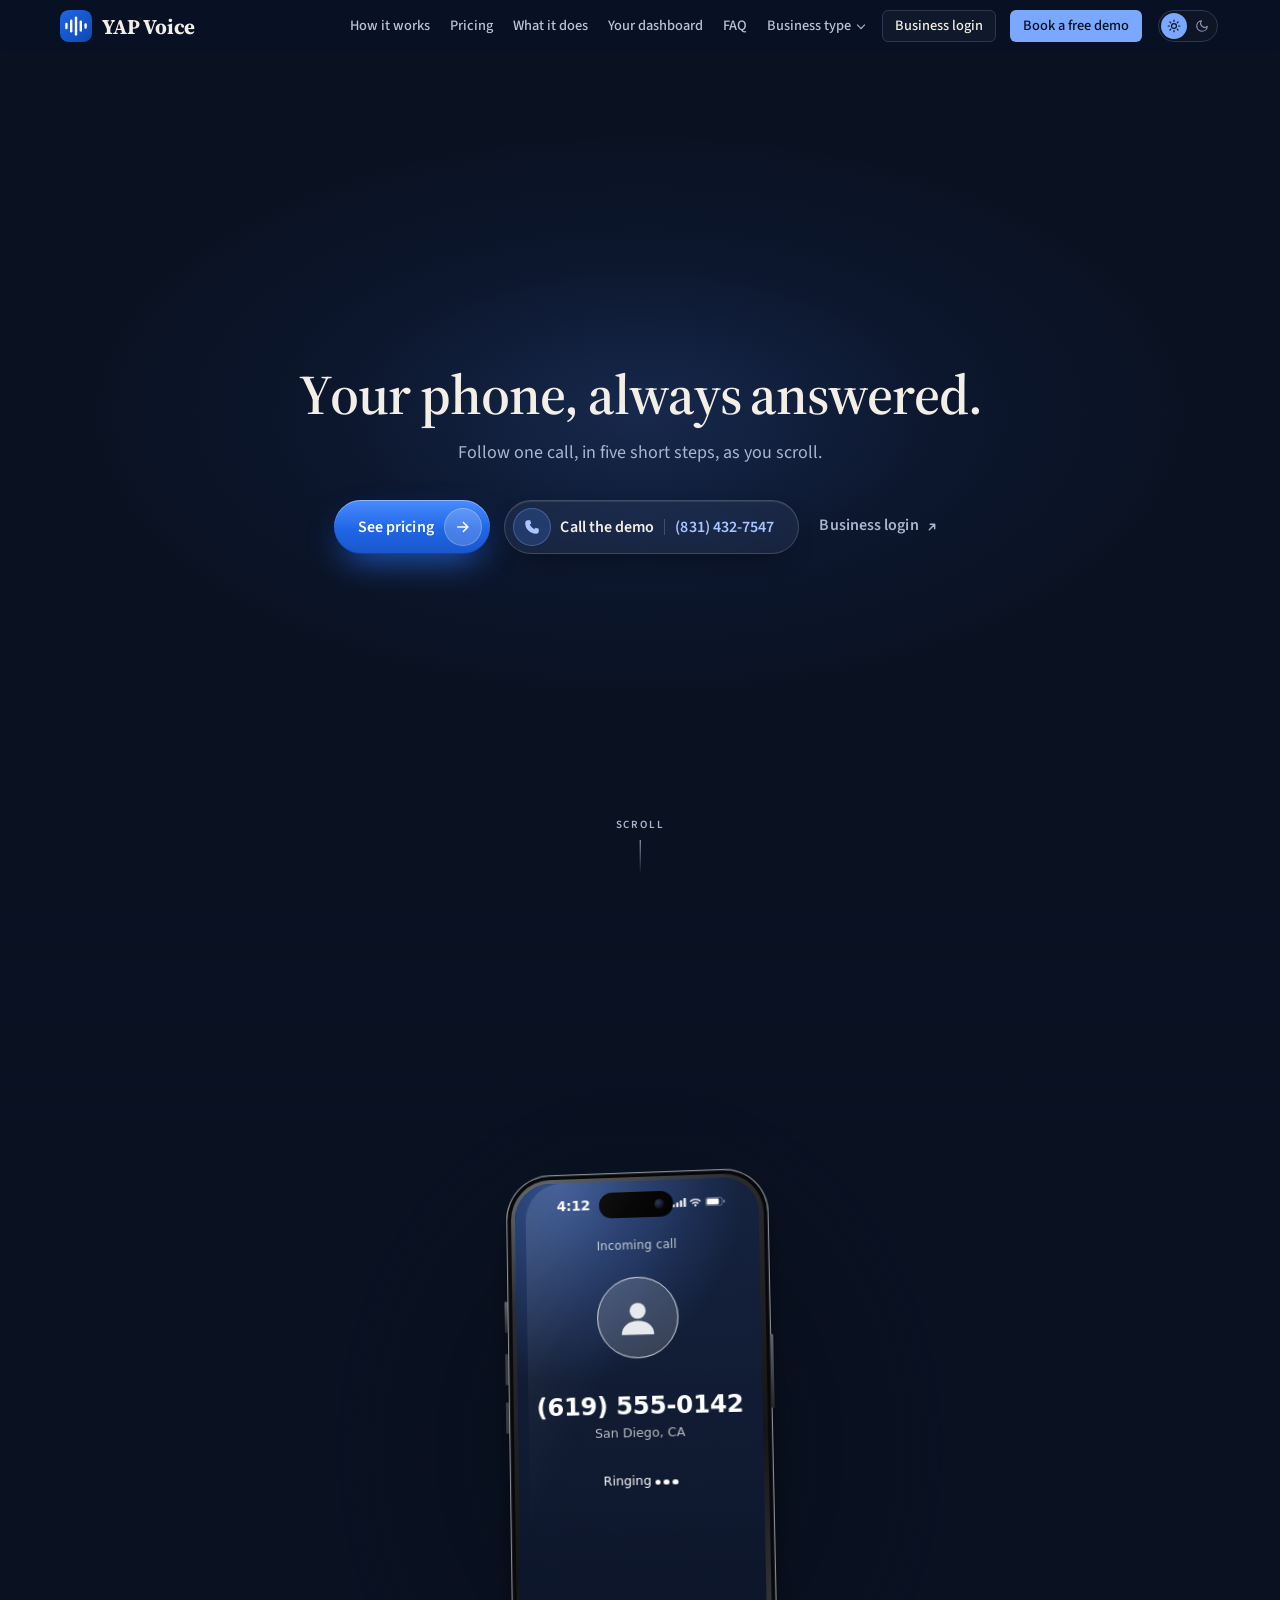
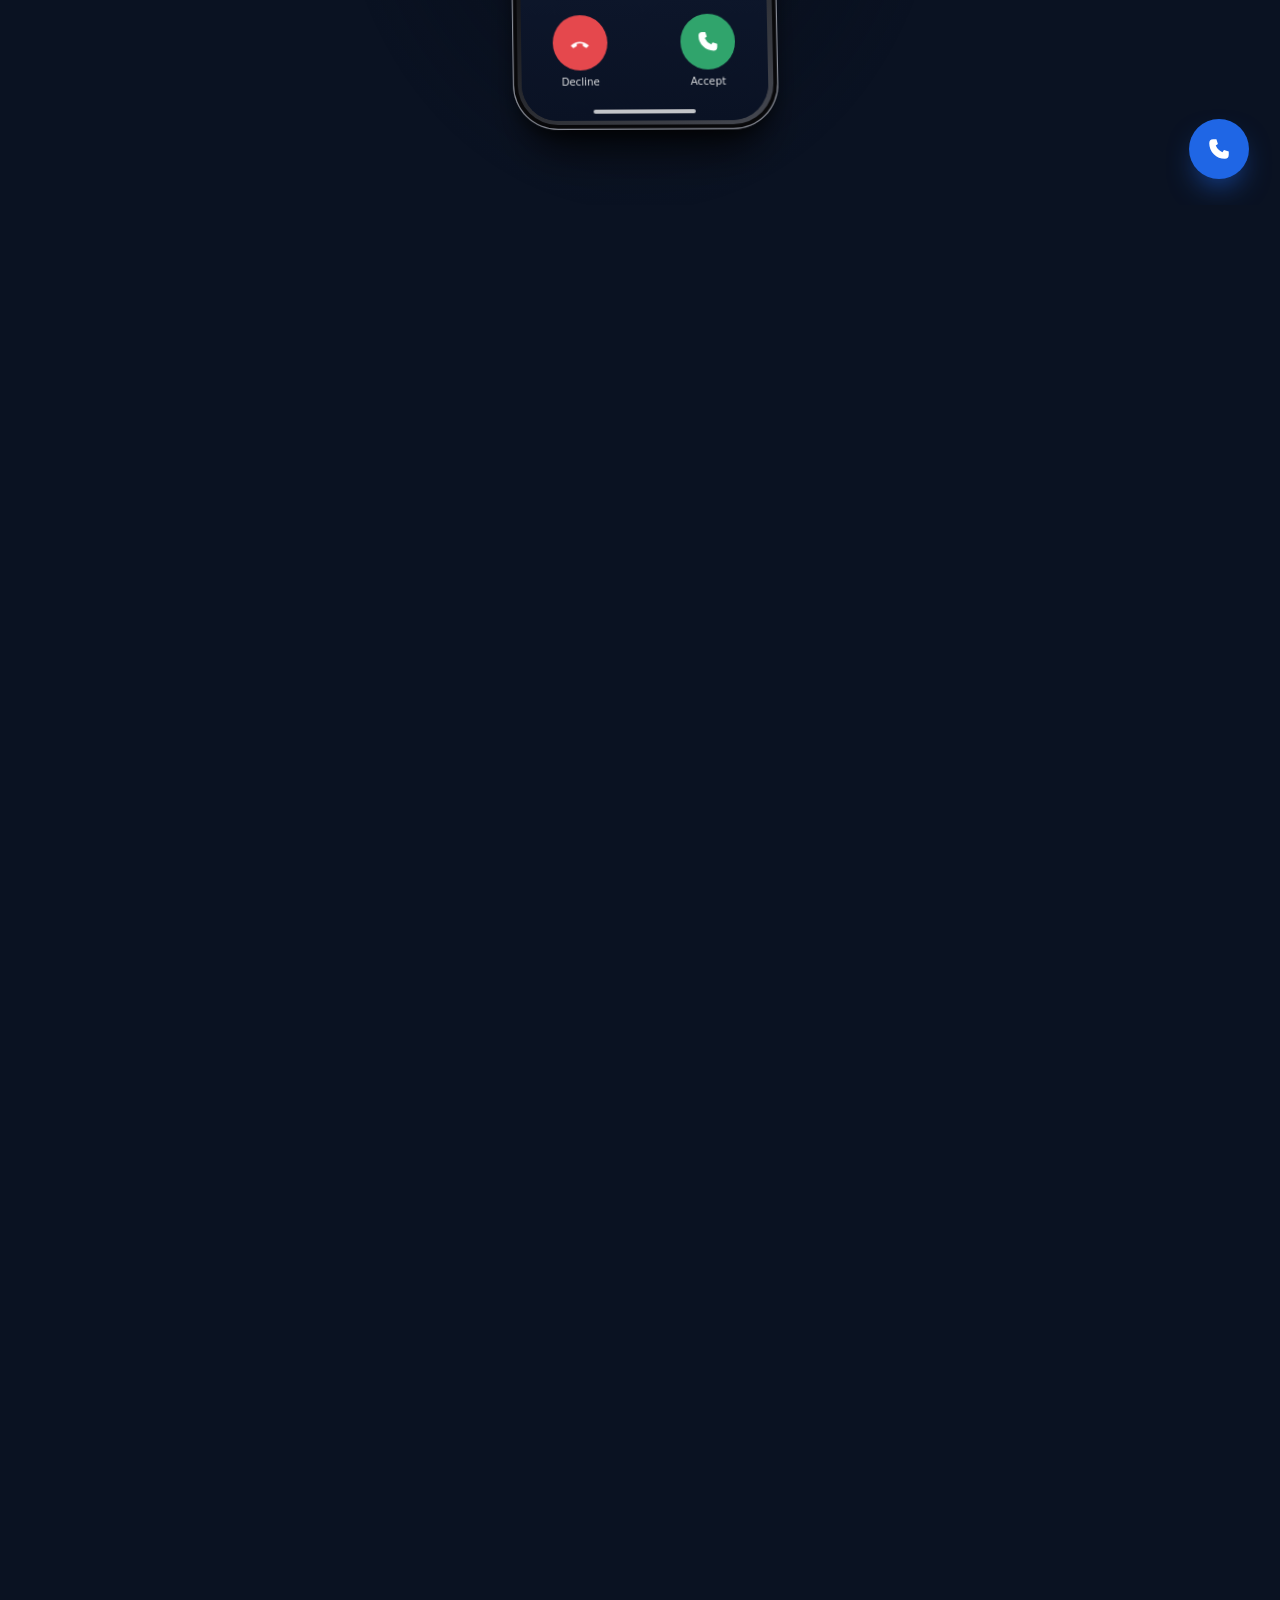
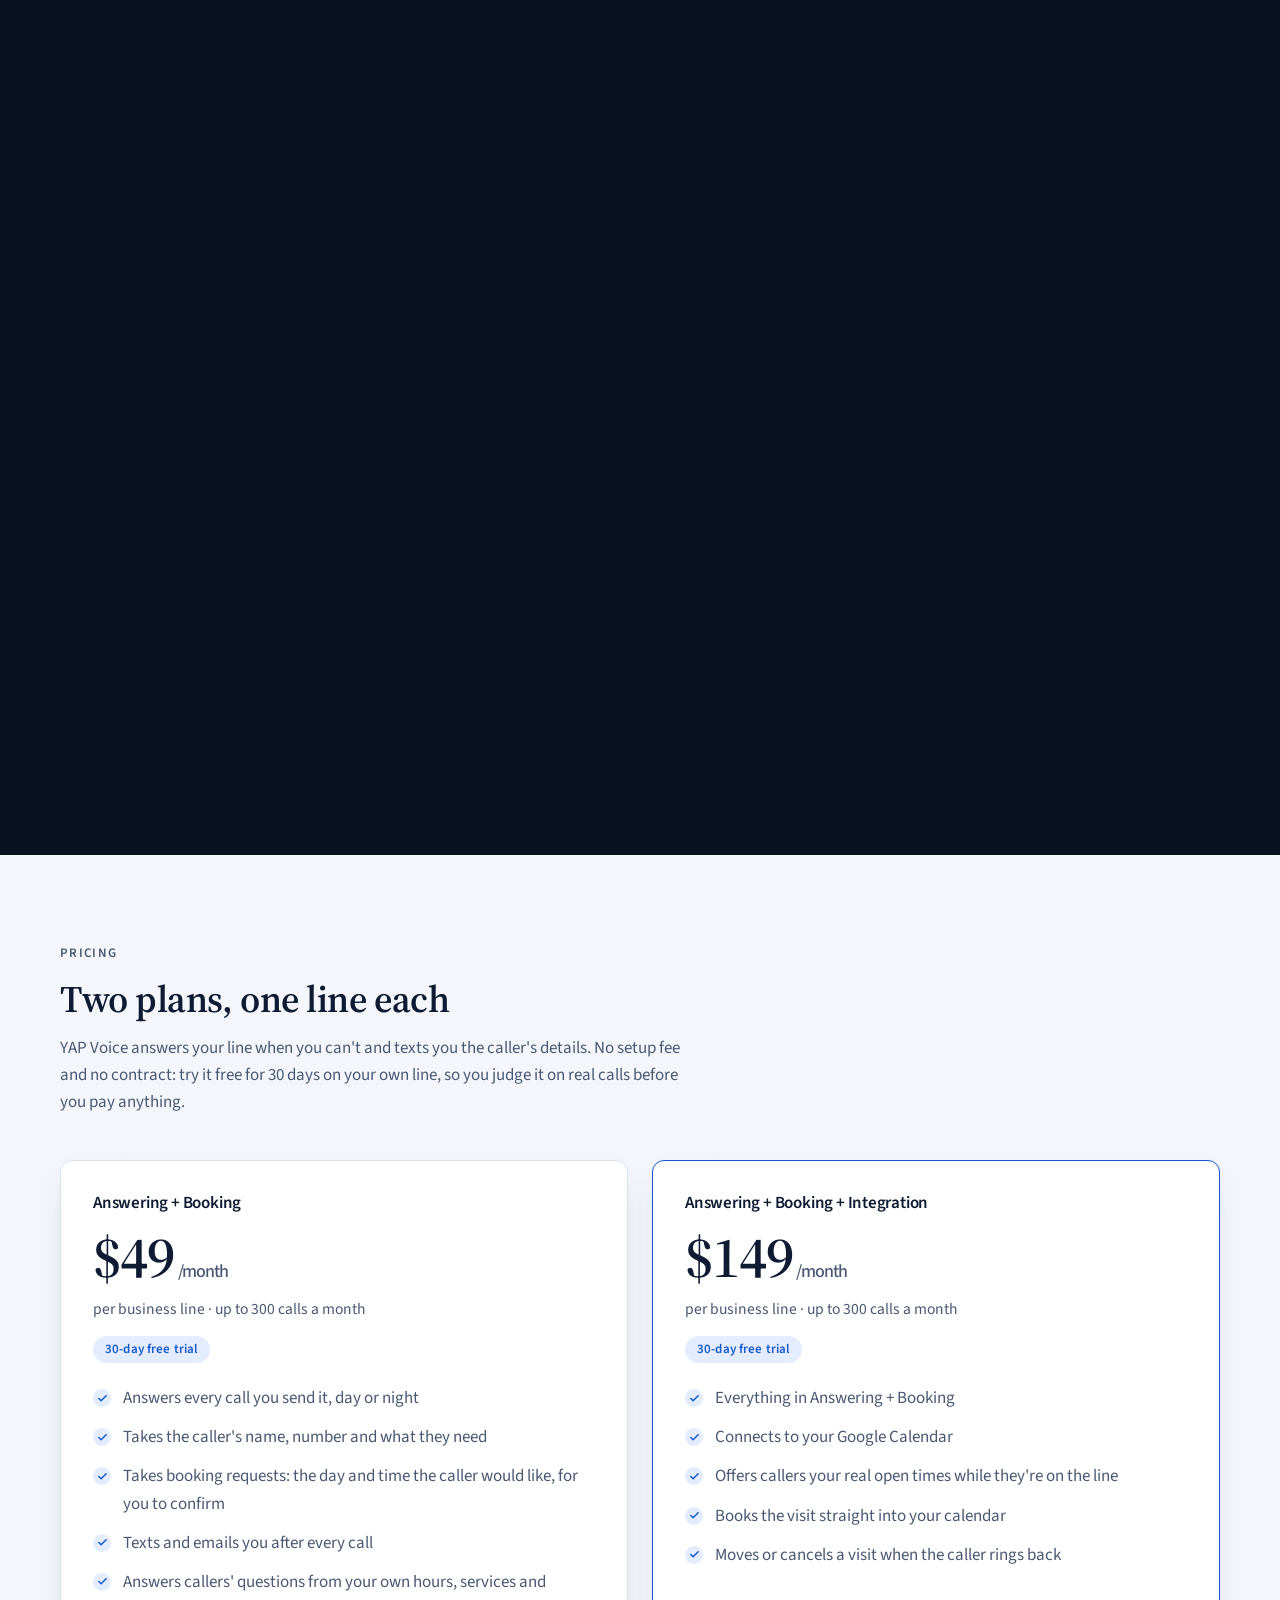
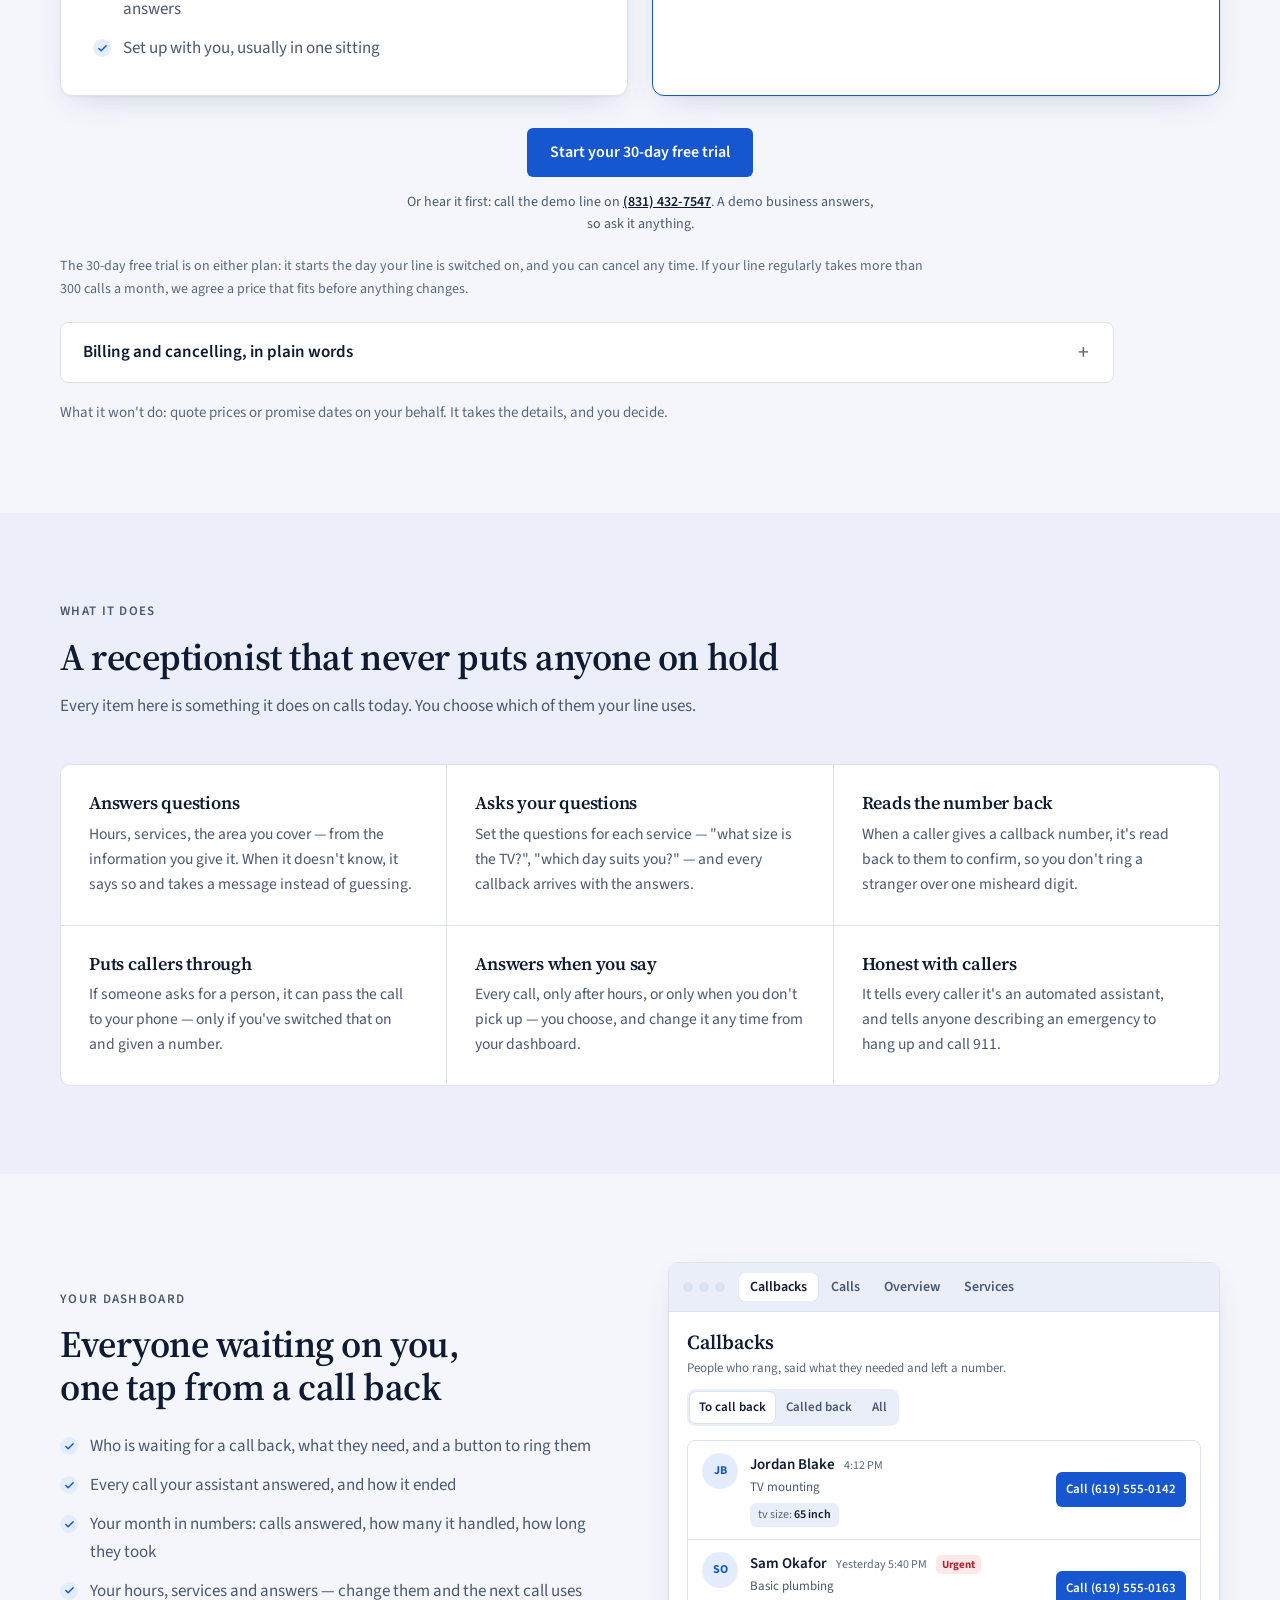
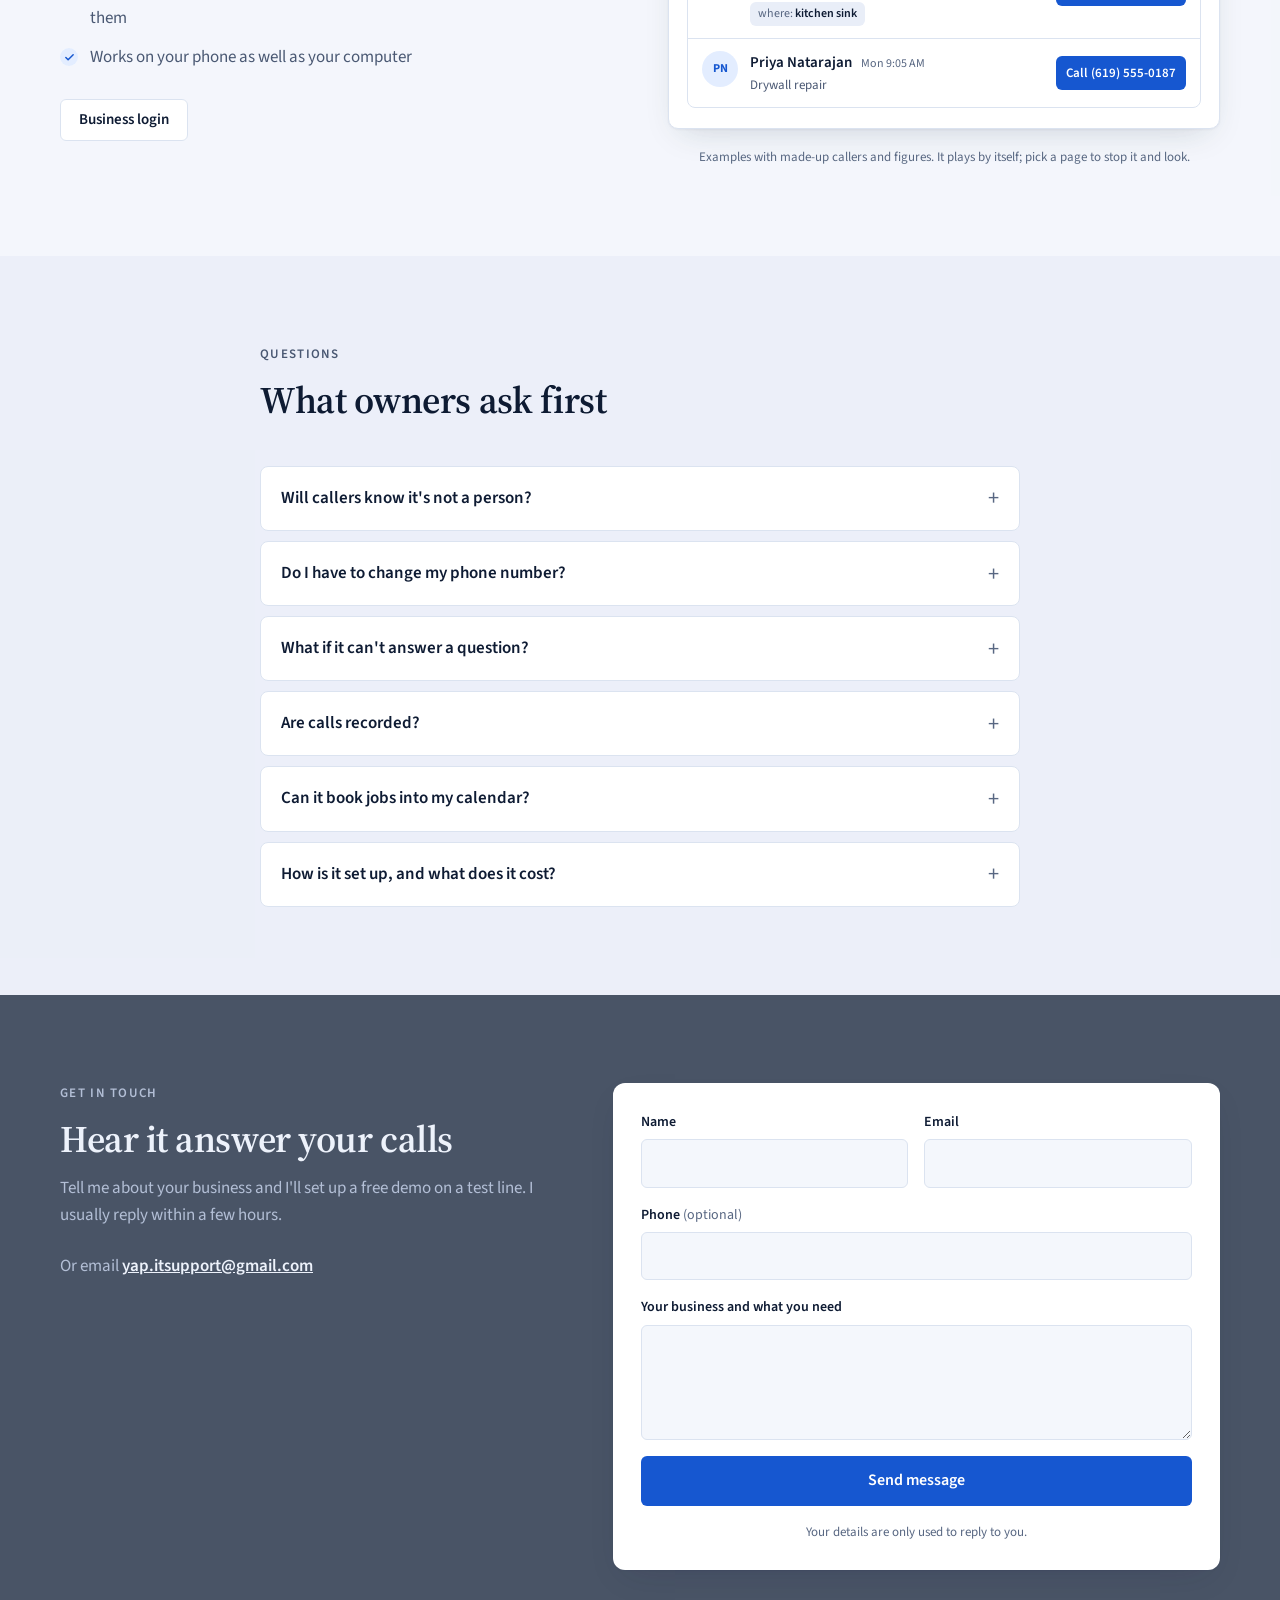
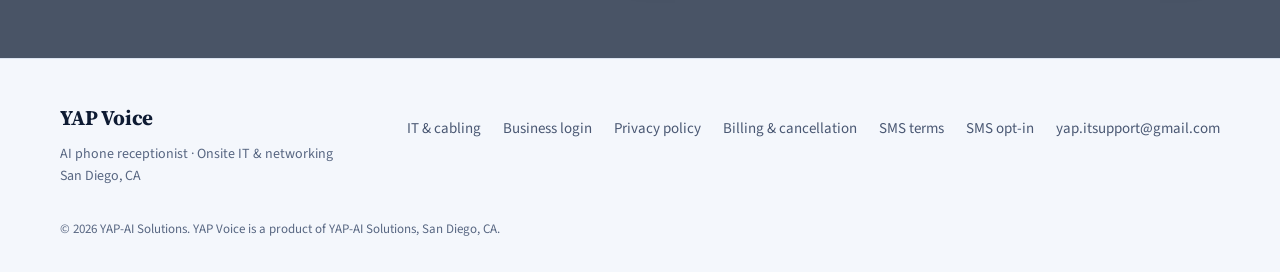
==== commit 7d05f7d1: "Sample: the film goes on behind the rest of each product page When the story has been scrolled throu" ====
--- a/index.html
+++ b/index.html
@@ -41,7 +41,7 @@
   <link rel="preconnect" href="https://fonts.gstatic.com" crossorigin />
   <link href="https://fonts.googleapis.com/css2?family=Source+Sans+3:wght@400;500;600;700&family=Source+Serif+4:opsz,wght@8..60,400..700&display=swap" rel="stylesheet" />
   <link rel="stylesheet" href="site.css?v=20261128f" />
-  <link rel="stylesheet" href="story.css?v=20261128i" />
+  <link rel="stylesheet" href="story.css?v=20261128k" />
 
   <!-- What search engines are told. Only what the product does: no
        spam filtering and no daily recap, because it has neither. -->
@@ -171,9 +171,9 @@
           <!-- THE OPENING IS THE HEADLINE AND THIS ONE LINE, nothing else: a
                dark screen, a light that swells, and the words coming out of
                it slowly, the way an old console woke up (the owner's choice,
-               28 Nov). ONLY THE HOME PAGE OPENS SLOWLY (data-open="slow"
-               on the section): on a trade's page the headline is simply
-               there. So while the story is live, the line over the
+               28 Nov). data-open="slow" on the section asks for it, and
+               every trade's page keeps it: each opens this way, with its
+               own headline. So while the story is live, the line over the
                headline and everything in .st-more are not shown: the
                story says what they say, and the block straight after it
                (the price) carries the button and the demo line. With no
@@ -718,6 +718,6 @@
 
   <script src="types.js?v=20261123c"></script>
   <script src="script.js?v=20261128f"></script>
-  <script src="story.js?v=20261128i"></script>
+  <script src="story.js?v=20261128k"></script>
 </body>
 </html>
--- a/story.css
+++ b/story.css
@@ -82,7 +82,7 @@
 @keyframes st-drip{0%{transform:scaleY(0);transform-origin:top}45%{transform:scaleY(1);transform-origin:top}55%{transform:scaleY(1);transform-origin:bottom}100%{transform:scaleY(0);transform-origin:bottom}}
 @keyframes st-settle{from{opacity:0}to{opacity:1}}
 
-/* ON THE HOME PAGE ONLY (.st-slow): the opening, slow, the way an old console woke up: a moment of dark, a soft light that
+/* ON THE HOME PAGE AND EVERY TRADE'S PAGE (.st-slow, from data-open="slow"): the opening, slow, the way an old console woke up: a moment of dark, a soft light that
    swells behind where the words will be, and then the headline coming out of a blur, glowing,
    every letter in its own time and none of them in a hurry. Afterwards each letter lights up
    as the mouse crosses it, and fades slowly, so a glow trails the cursor. The rest of the
@@ -364,11 +364,27 @@
    THE FILM BEHIND THE SMALL PAGES (film.js). The film fills the window behind
    the page and moves as the page is scrolled. The page's headline stands over
    it at the top; everything meant to be read lies on a solid panel in front.
-   No slow headline here: that is the home page's alone.
+   No slow headline here: that is for the home page and the trades' pages.
    ========================================================================== */
 .st-back{position:fixed;inset:0;z-index:-1;overflow:hidden;background:#0a1222}
 .st-back canvas{position:absolute;inset:0;width:100%;height:100%;max-width:none;display:block;filter:brightness(.66) saturate(.92)}
 .st-back::after{content:"";position:absolute;inset:0;background:linear-gradient(180deg,rgba(10,18,34,.62) 0,rgba(10,18,34,.3) 34%,rgba(10,18,34,.42) 100%)}
+/* ON A PRODUCT PAGE THE FILM GOES ON BEHIND EVERYTHING AFTER THE STORY (story.js adds
+   .st-through to <html>): the price, what it does, the dashboard, the questions, the contact
+   form. Each of those sections used to have a still picture of its own under a wash of the
+   page's colour (site.css, .section--photo). The picture gives way to the film; the wash stays,
+   a little thinner, so the film shows and the words still read. Cards and panels are solid, as
+   they were. Written twice for dark, as every dark rule in site.css is. */
+.st-through .section--photo,.st-through .section--tint.section--photo,.st-through .section--ink.section--photo{background:transparent}
+.st-through .section--photo::before{display:none}
+.st-through .section--photo::after{background:color-mix(in srgb,var(--band-bg) var(--band-wash),transparent)}
+.st-through .section--photo{--band-wash:78%}
+.st-through .section--ink.section--photo{--band-wash:74%}
+@media (prefers-color-scheme:dark){
+  :root.st-through:not([data-theme="light"]) .section--photo{--band-wash:50%}
+}
+:root.st-through[data-theme="dark"] .section--photo{--band-wash:50%}
+.st-through .footer{background:color-mix(in srgb,var(--bg) 92%,transparent)}
 /* the headline's band, at the top of a page people come to read */
 .st-open{position:relative;margin-top:calc(-1 * var(--st-bar) - 1px);min-height:min(52vh,480px);
   display:flex;align-items:center;justify-content:center;text-align:center;padding:calc(var(--st-bar) + 40px) max(18px,4vw) 44px}
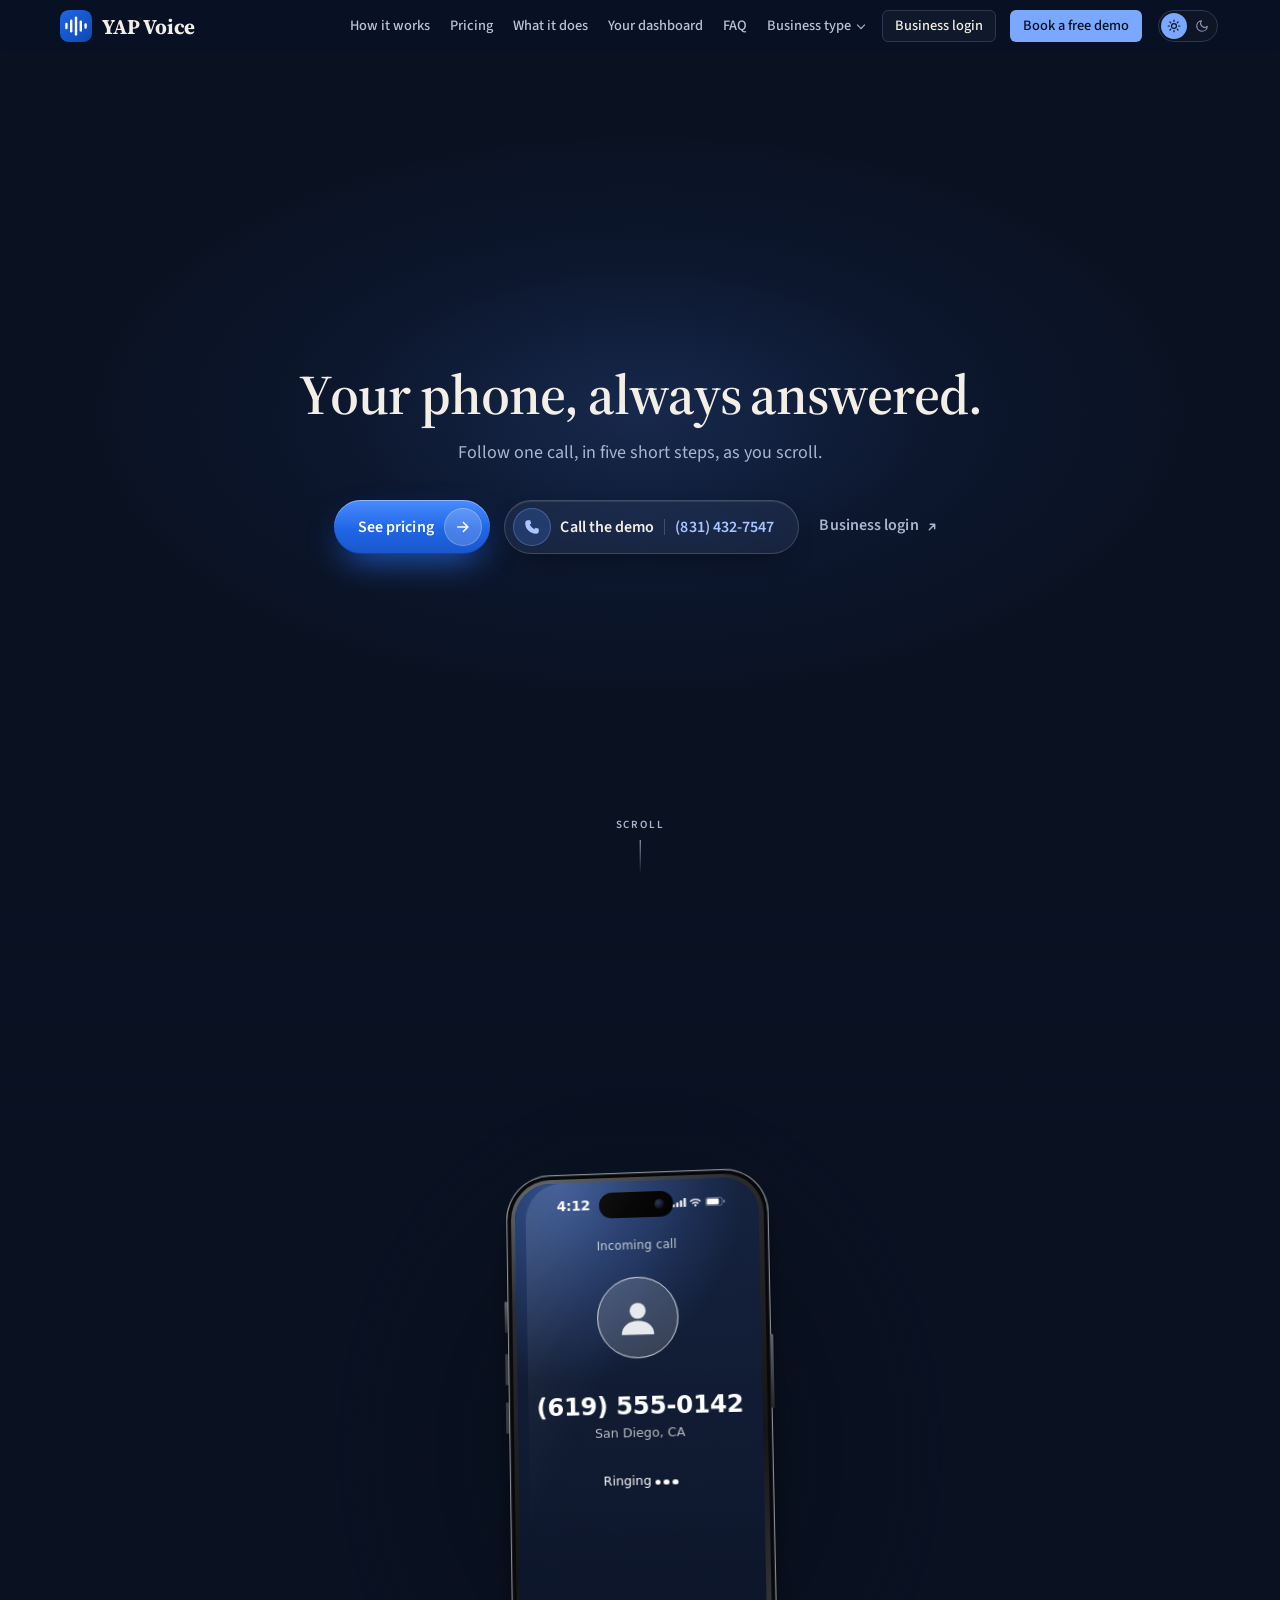
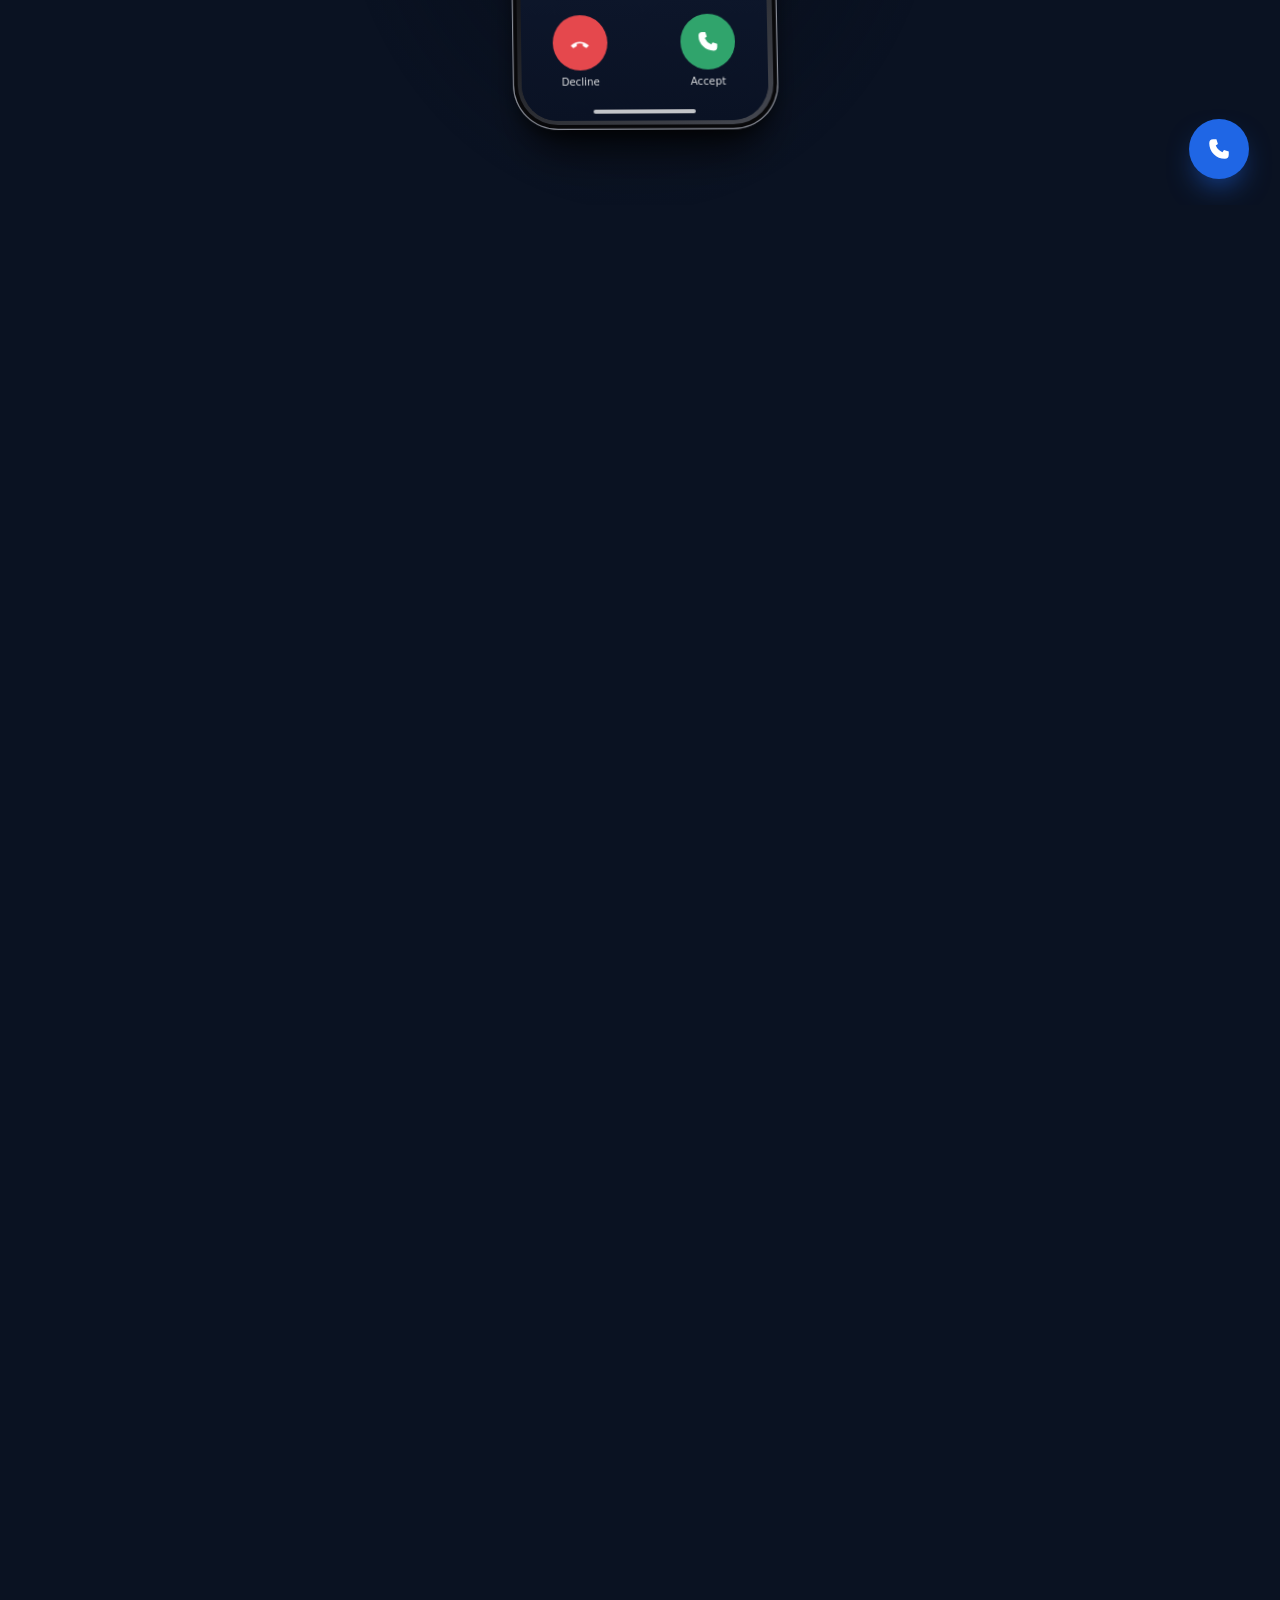
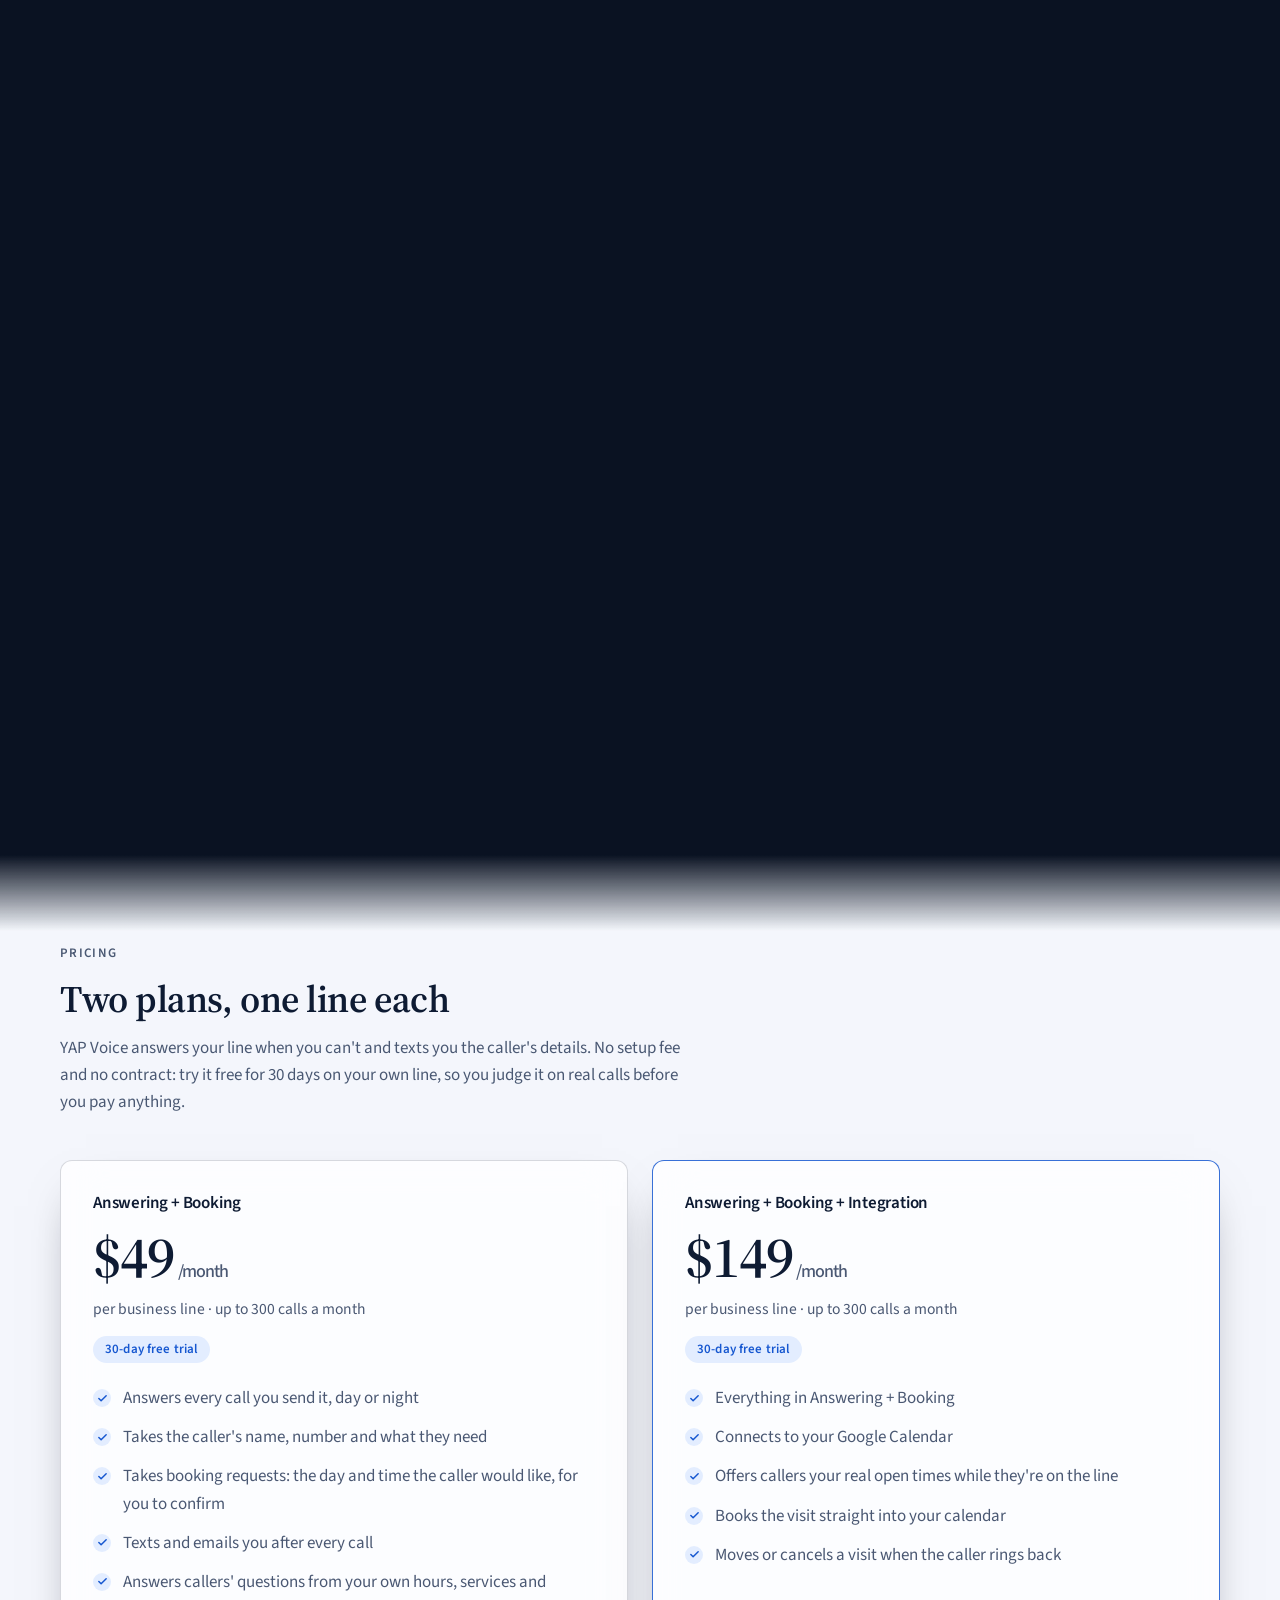
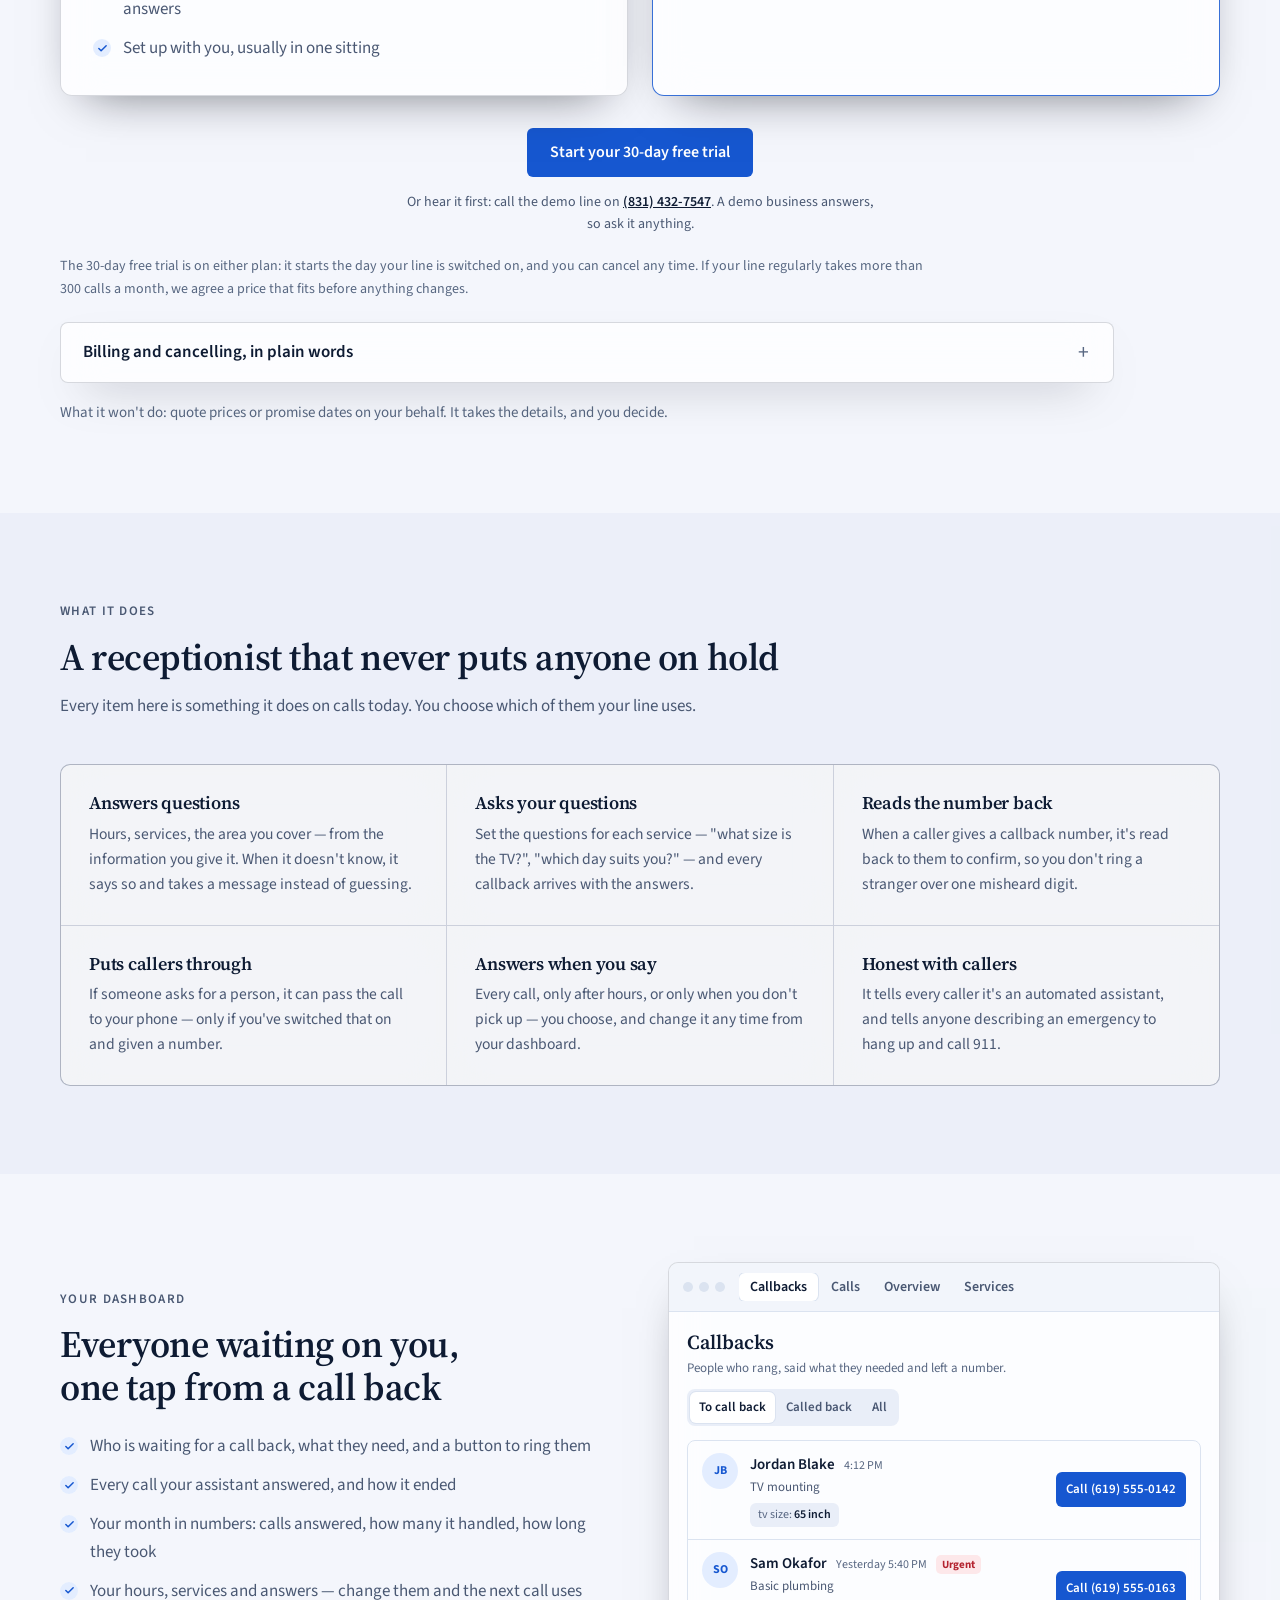
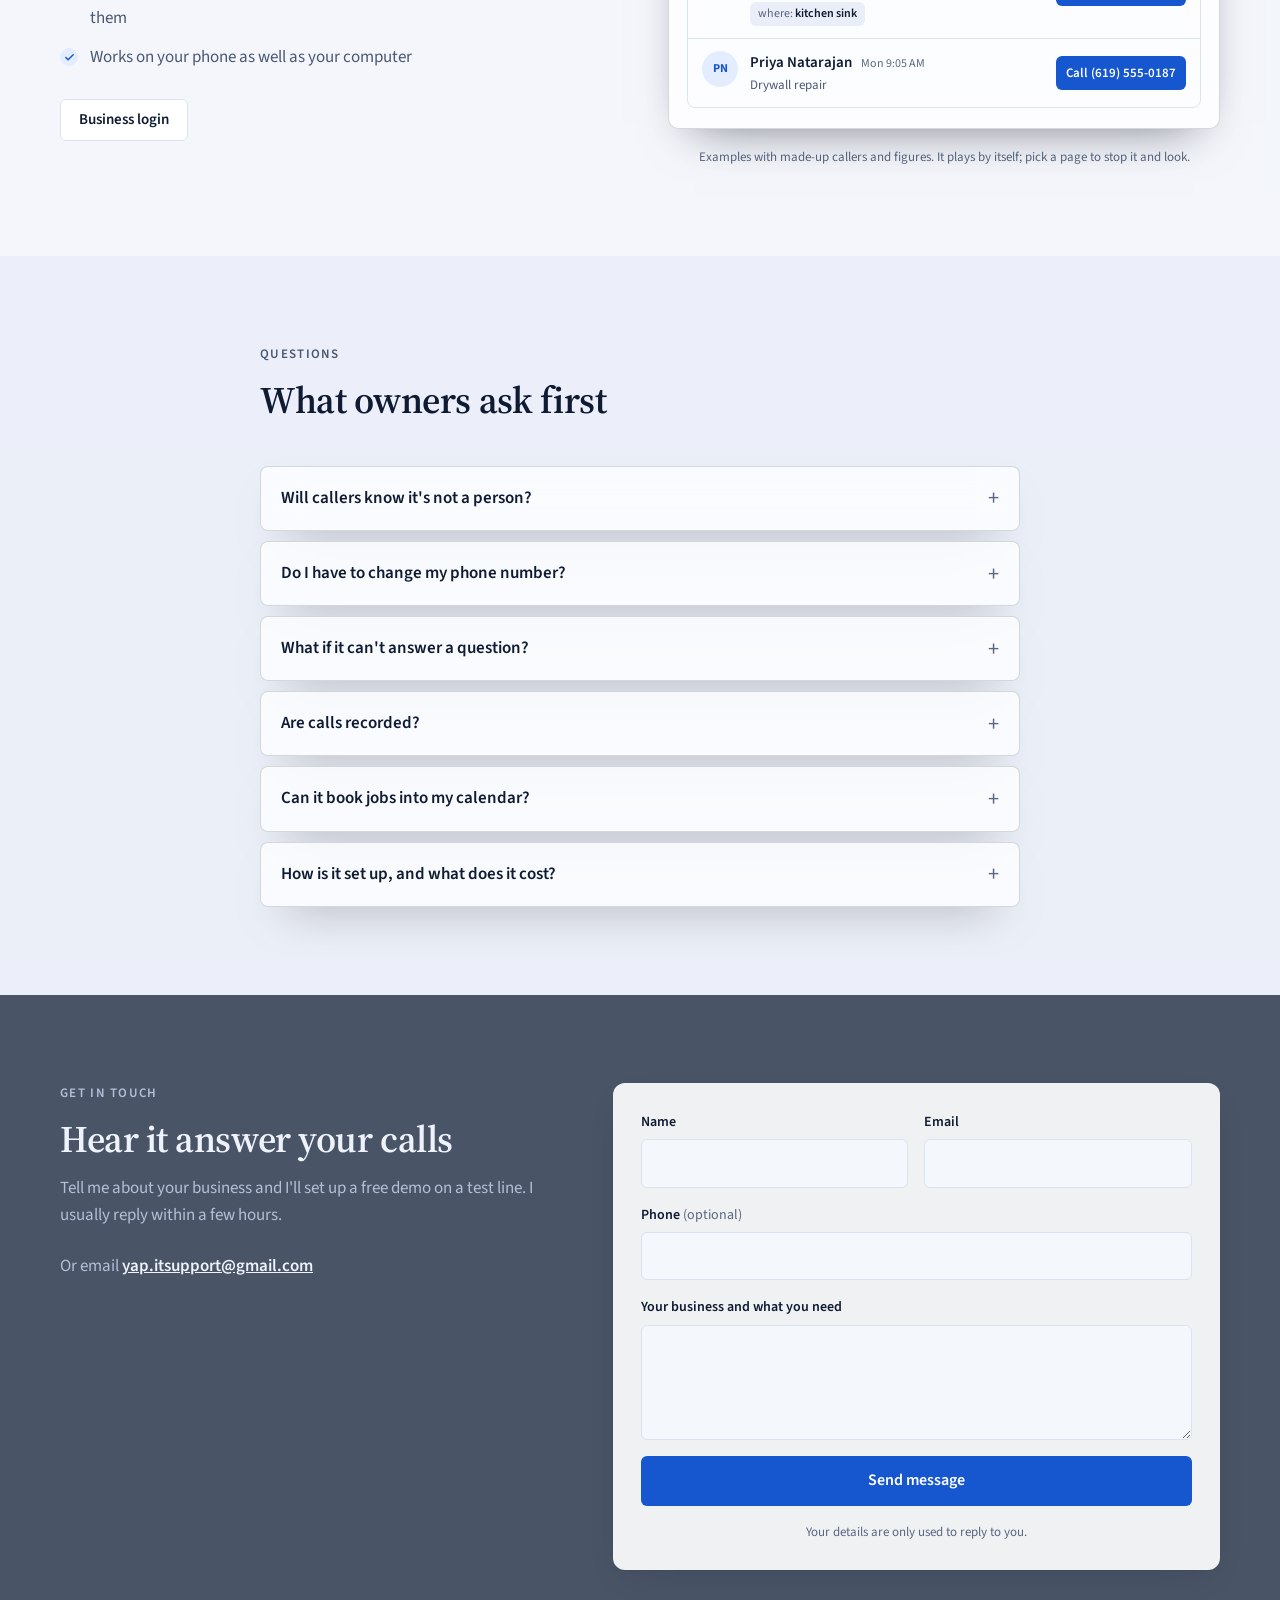
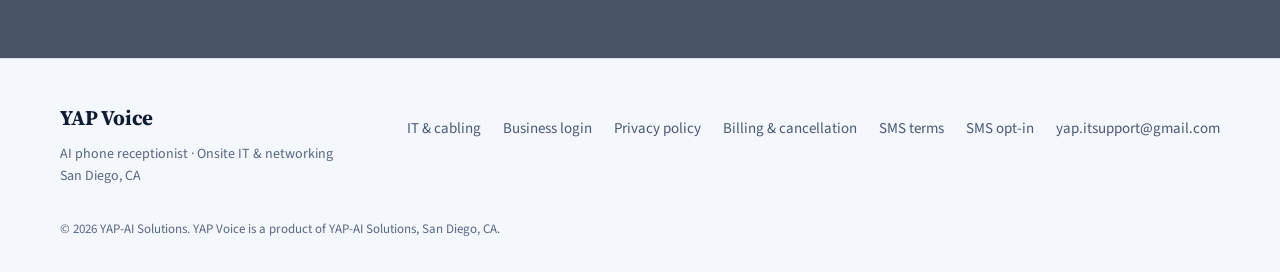
==== commit a19e4cc4: "Sample: no white line under the story, and boxes of frosted glass over the film - The story's progre" ====
--- a/index.html
+++ b/index.html
@@ -41,7 +41,7 @@
   <link rel="preconnect" href="https://fonts.gstatic.com" crossorigin />
   <link href="https://fonts.googleapis.com/css2?family=Source+Sans+3:wght@400;500;600;700&family=Source+Serif+4:opsz,wght@8..60,400..700&display=swap" rel="stylesheet" />
   <link rel="stylesheet" href="site.css?v=20261128f" />
-  <link rel="stylesheet" href="story.css?v=20261128k" />
+  <link rel="stylesheet" href="story.css?v=20261128l" />
 
   <!-- What search engines are told. Only what the product does: no
        spam filtering and no daily recap, because it has neither. -->
@@ -718,6 +718,6 @@
 
   <script src="types.js?v=20261123c"></script>
   <script src="script.js?v=20261128f"></script>
-  <script src="story.js?v=20261128k"></script>
+  <script src="story.js?v=20261128l"></script>
 </body>
 </html>
--- a/story.css
+++ b/story.css
@@ -166,7 +166,7 @@
 .is-live #st-voice{display:block;position:absolute;inset:0;width:100%;height:100%;max-width:none;z-index:1;pointer-events:none}
 .st-film::before{content:"";position:absolute;inset:0;z-index:1;pointer-events:none;background:
   linear-gradient(180deg,var(--st-bg) 0%,rgba(10,18,34,.72) 9%,rgba(10,18,34,0) 30%),
-  linear-gradient(0deg,rgba(10,18,34,.75) 0%,rgba(10,18,34,0) 22%),
+  linear-gradient(0deg,var(--st-bg) 0%,rgba(10,18,34,.78) 8%,rgba(10,18,34,0) 26%),
   linear-gradient(90deg,rgba(10,18,34,.7) 0%,rgba(10,18,34,0) 16%,rgba(10,18,34,0) 84%,rgba(10,18,34,.7) 100%)}
 .st-load{position:absolute;left:0;top:var(--st-bar);height:3px;width:0;background:var(--st-sky);transition:width .2s,opacity .4s;z-index:3}
 /* strips across the screen: they report which part of it can really be seen (see look() in story.js) */
@@ -385,6 +385,26 @@
 }
 :root.st-through[data-theme="dark"] .section--photo{--band-wash:50%}
 .st-through .footer{background:color-mix(in srgb,var(--bg) 92%,transparent)}
+/* where the story ends and the page goes on: the story's foot is its own dark colour, and the
+   section under it starts in that colour and clears within its top padding, so there is no seam */
+.st-through .story + .section--photo::after{background:linear-gradient(to bottom,#0a1222 0,rgba(10,18,34,0) 76px),color-mix(in srgb,var(--band-bg) var(--band-wash),transparent)}
+/* THE BOXES ARE FROSTED GLASS over the film, not solid slabs in front of it: the plans, the
+   feature boxes, the dashboard, the questions, the billing fold. The film shows softly through
+   each, blurred, so they belong to the scene; the words on them still read. The contact form
+   stays nearly solid, because people type in it. */
+.st-through{--st-glass:76%}
+@media (prefers-color-scheme:dark){ :root.st-through:not([data-theme="light"]){--st-glass:52%} }
+:root.st-through[data-theme="dark"]{--st-glass:52%}
+.st-through .plan,.st-through .feature,.st-through .faq details,.st-through .billing,.st-through .mock__frame{
+  background:color-mix(in srgb,var(--surface) var(--st-glass),transparent);
+  -webkit-backdrop-filter:blur(20px) saturate(1.3);backdrop-filter:blur(20px) saturate(1.3);
+  border-color:color-mix(in srgb,var(--ink) 16%,transparent);
+  box-shadow:inset 0 1px 0 color-mix(in srgb,#fff 12%,transparent),0 20px 48px -26px rgba(2,6,16,.6)}
+.st-through .plan--more{border-color:color-mix(in srgb,var(--accent) 85%,transparent)}
+.st-through .features{background:color-mix(in srgb,var(--ink) 14%,transparent);border-color:color-mix(in srgb,var(--ink) 16%,transparent)}
+.st-through .feature{box-shadow:none;border:0}
+.st-through .mock__bar{background:color-mix(in srgb,var(--tint) 55%,transparent)}
+.st-through .contact__card{background:color-mix(in srgb,var(--surface) 92%,transparent);-webkit-backdrop-filter:blur(20px);backdrop-filter:blur(20px)}
 /* the headline's band, at the top of a page people come to read */
 .st-open{position:relative;margin-top:calc(-1 * var(--st-bar) - 1px);min-height:min(52vh,480px);
   display:flex;align-items:center;justify-content:center;text-align:center;padding:calc(var(--st-bar) + 40px) max(18px,4vw) 44px}
